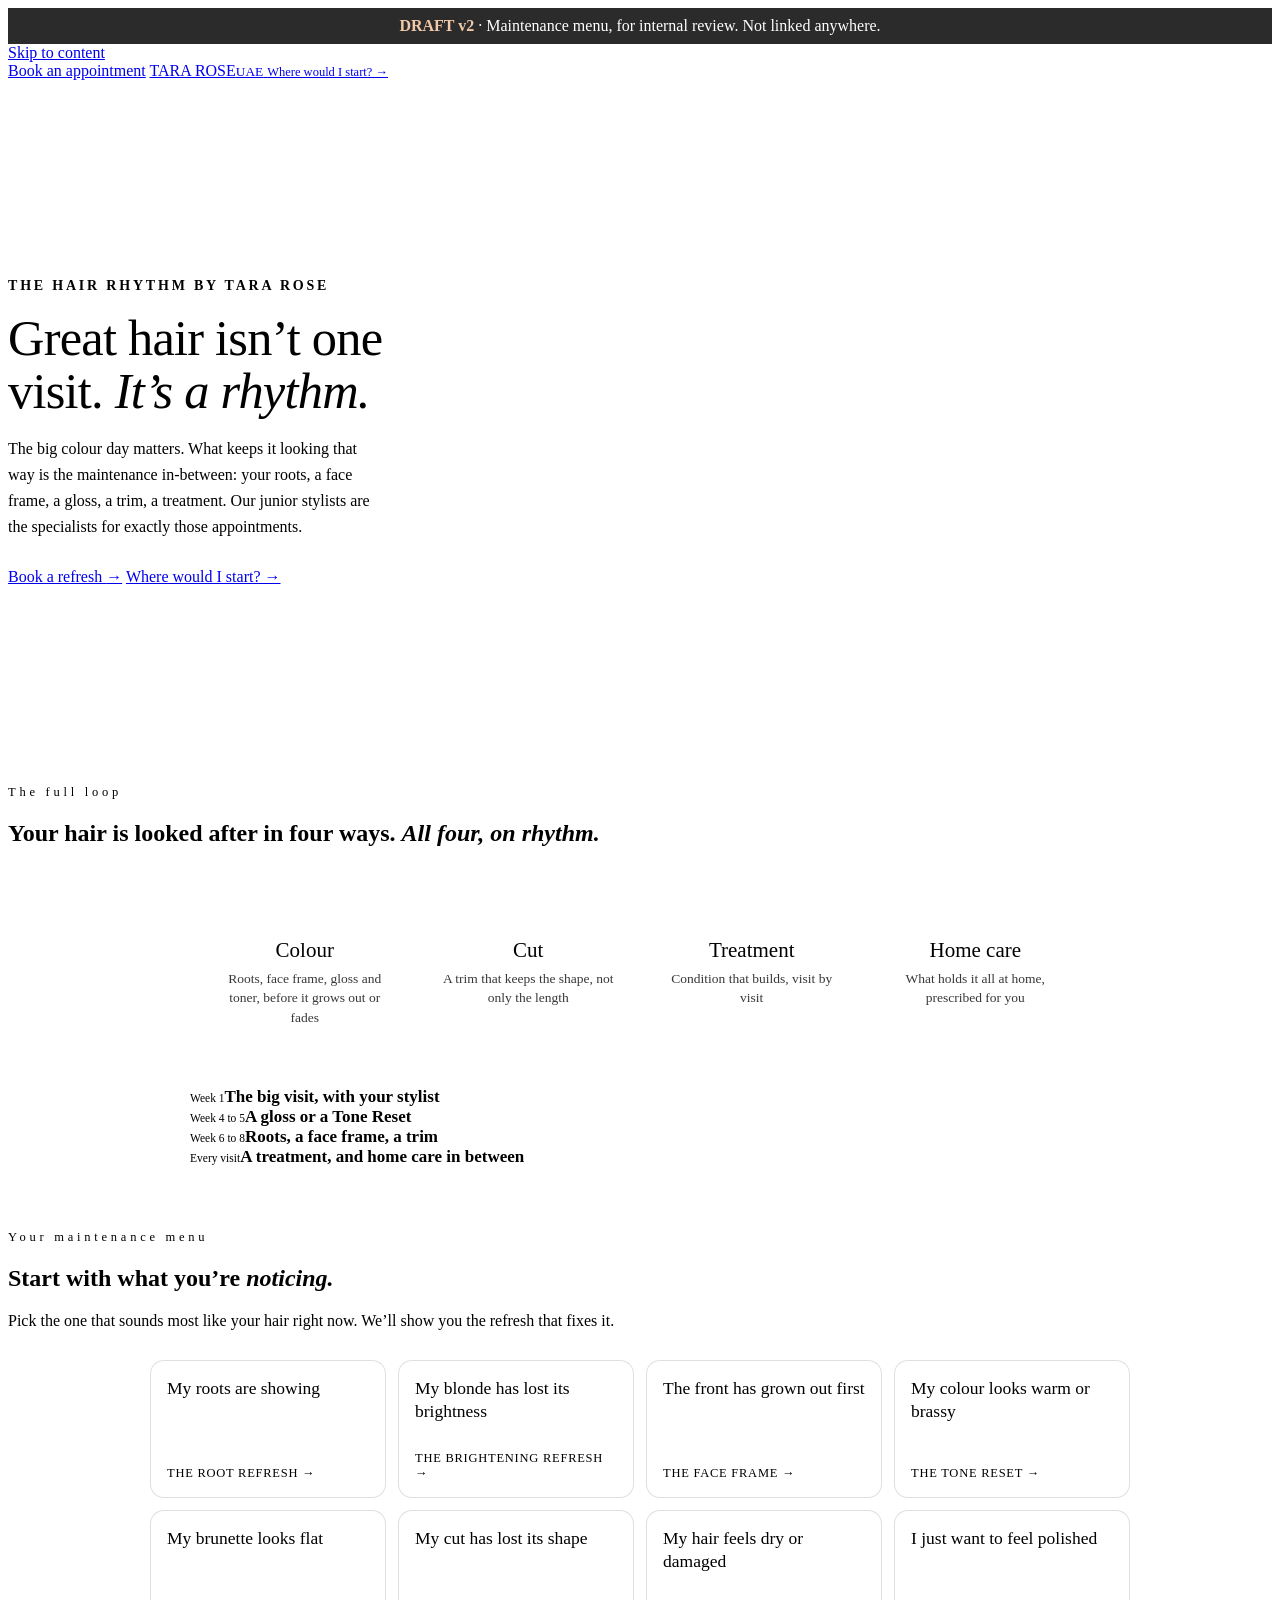
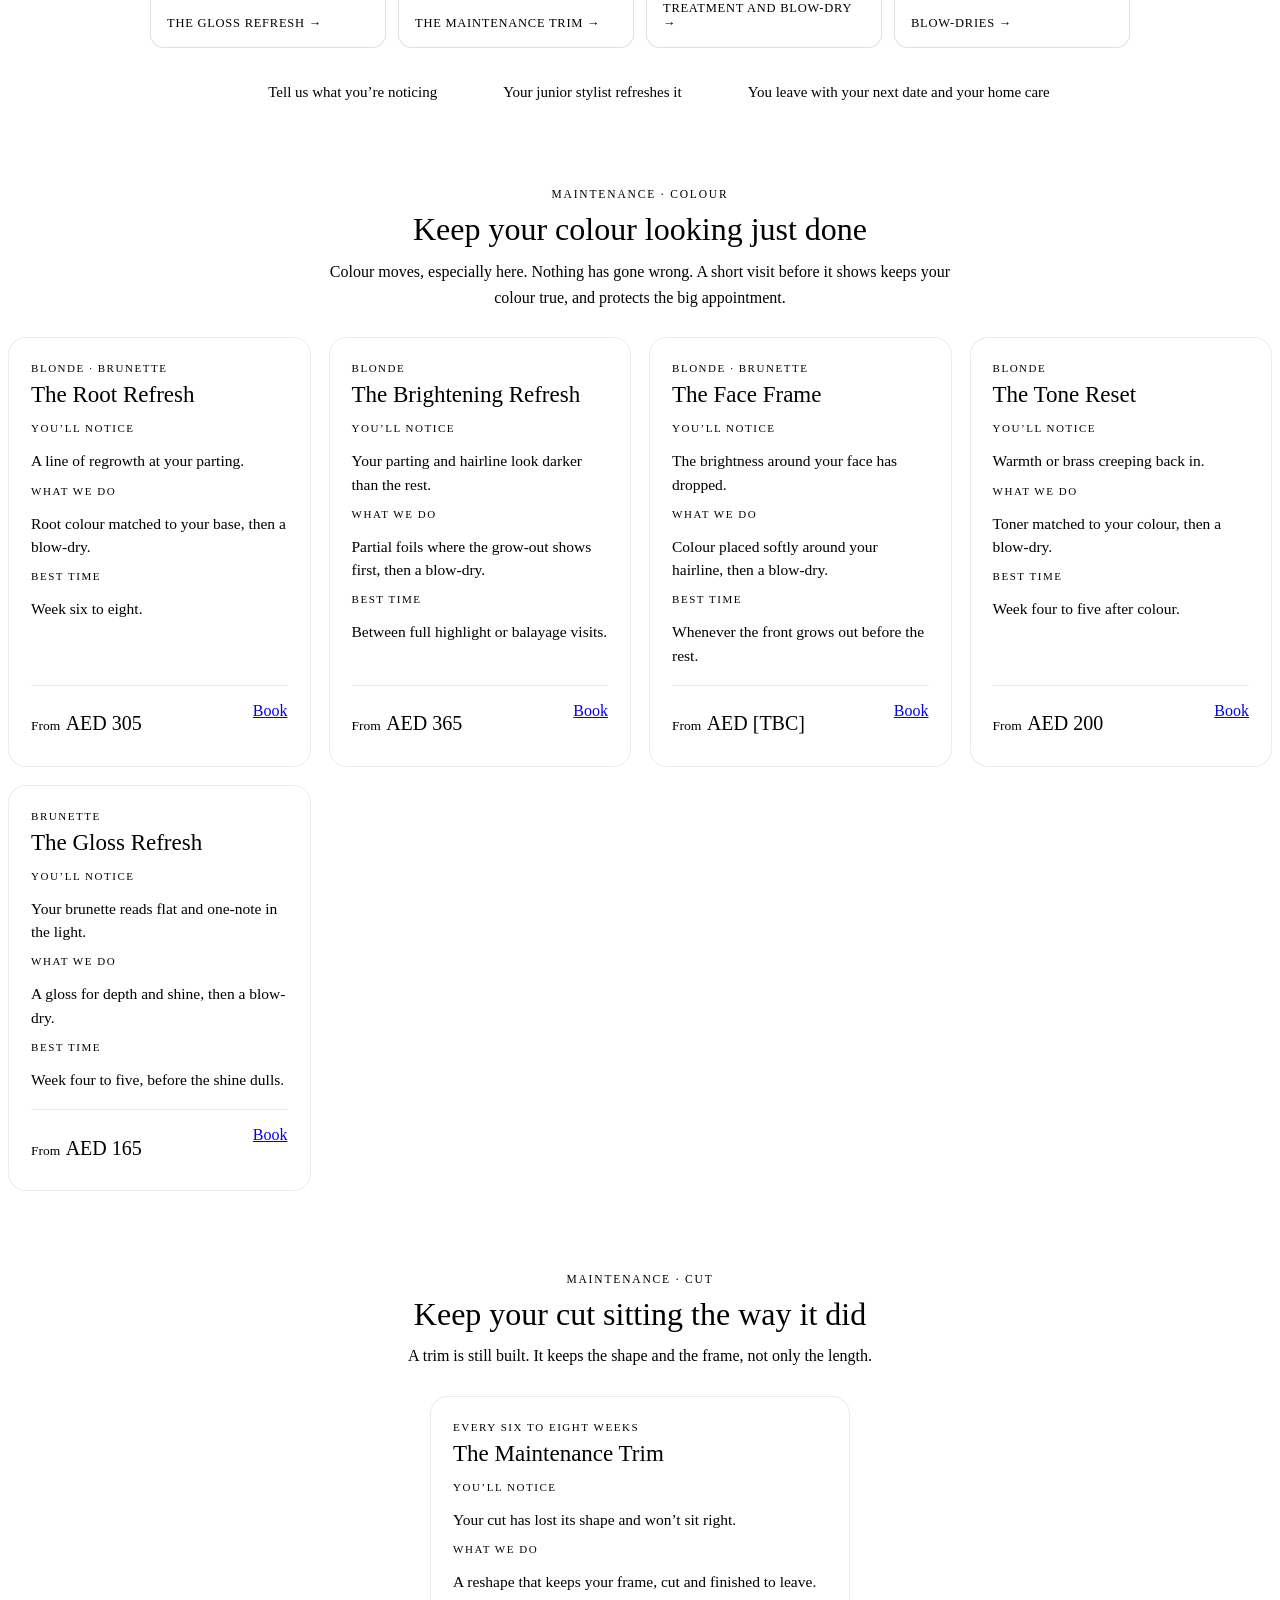
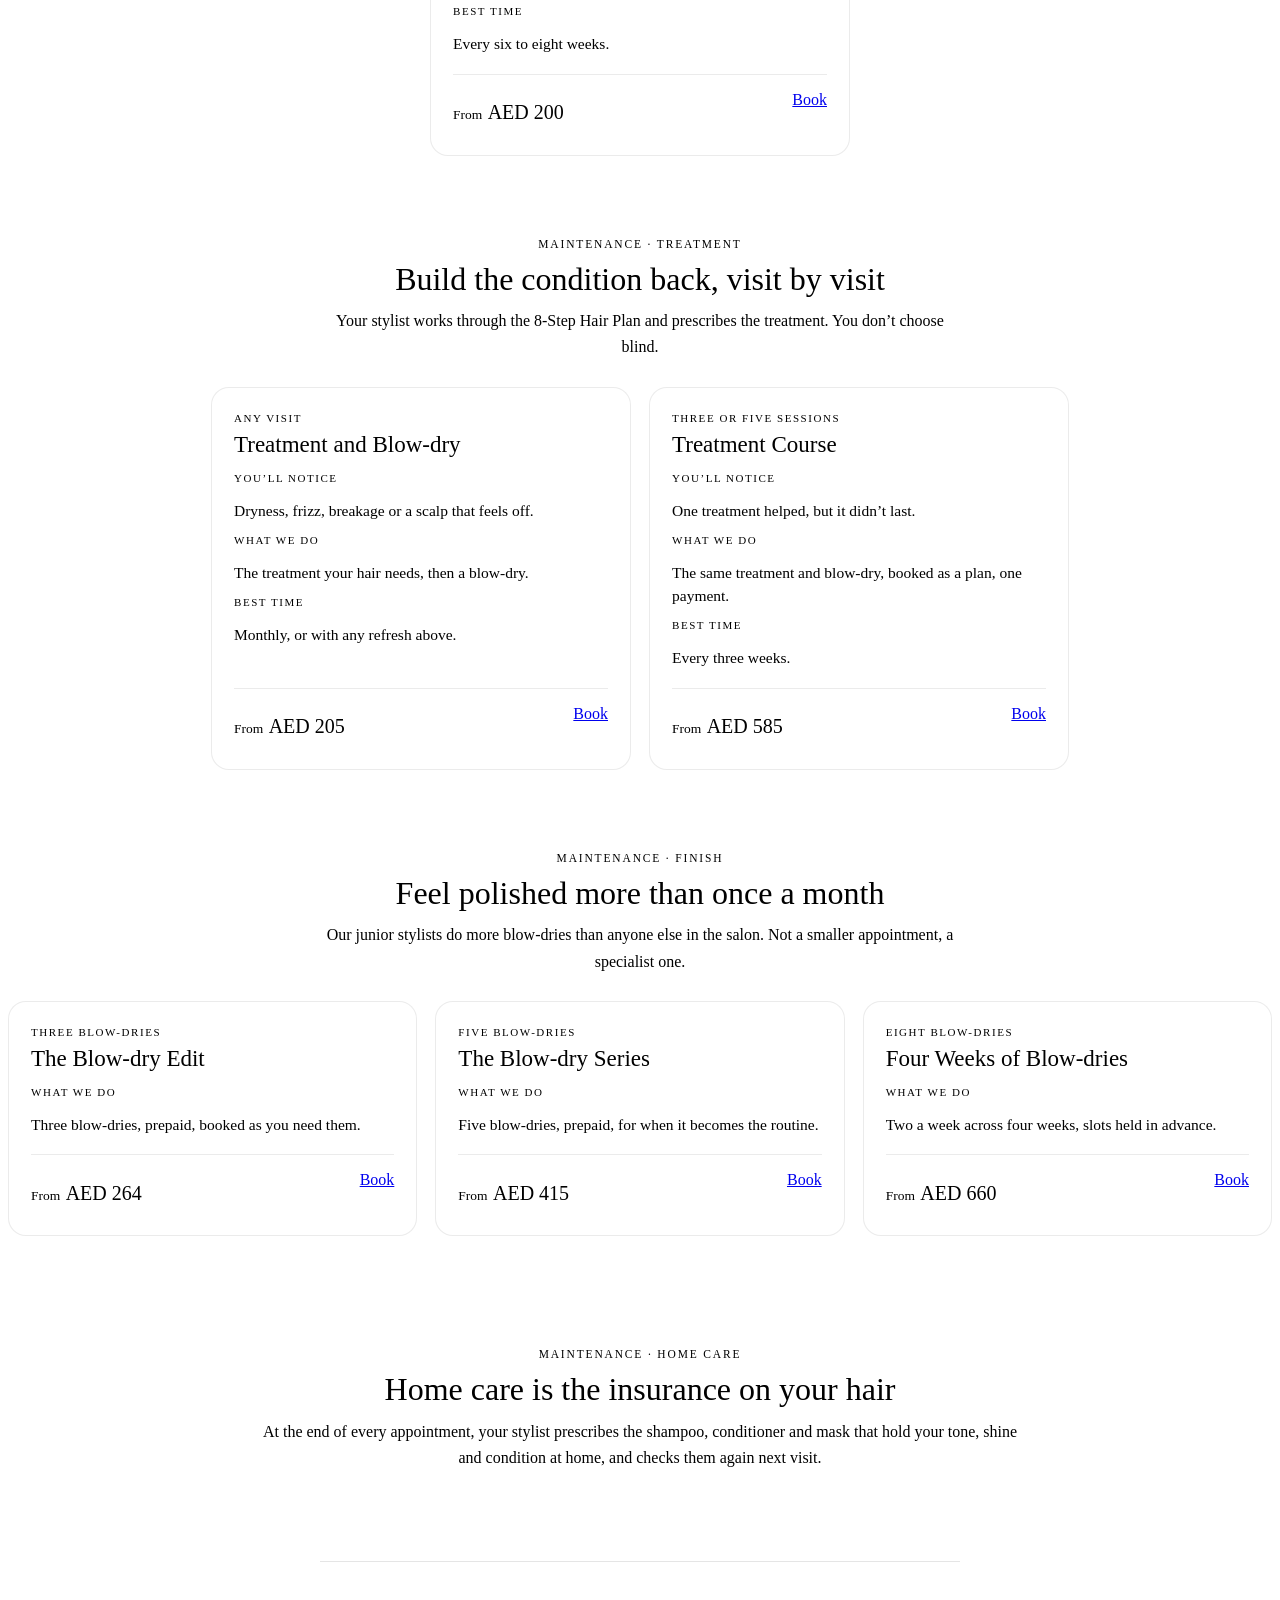
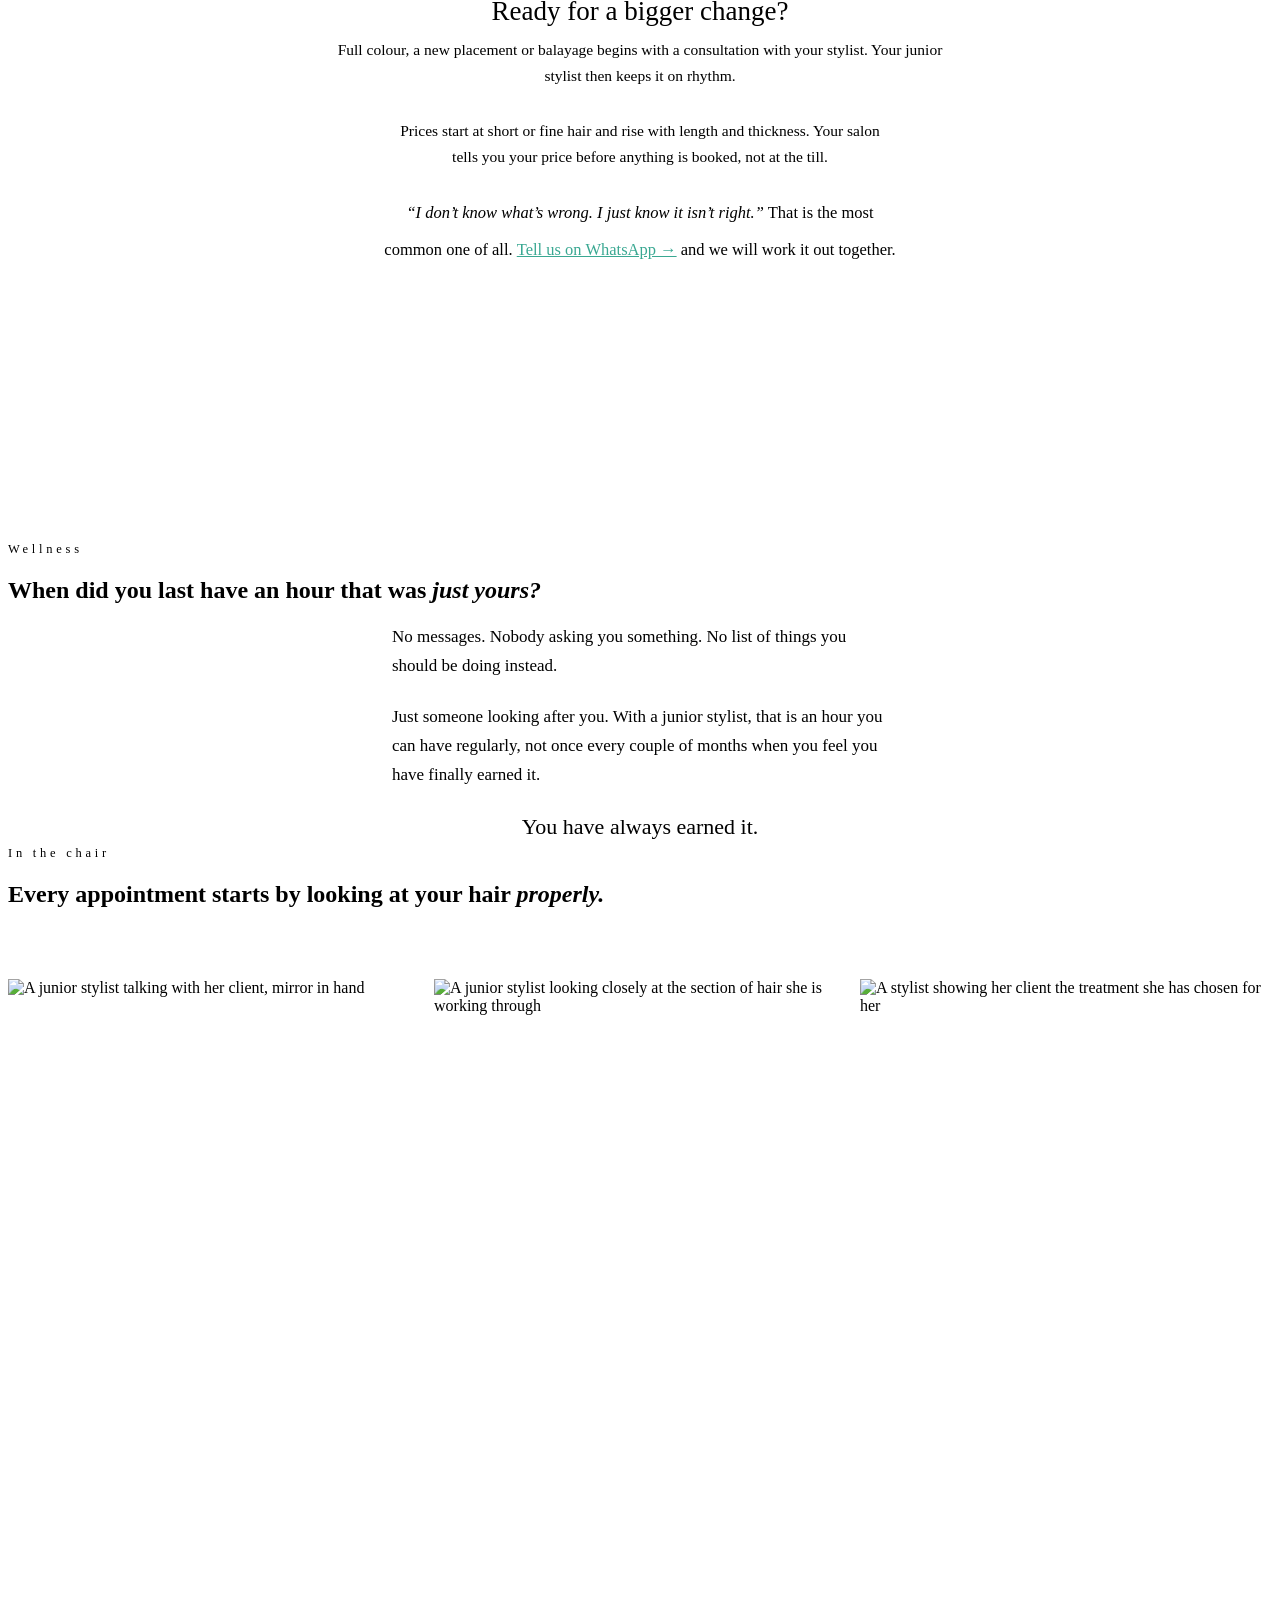
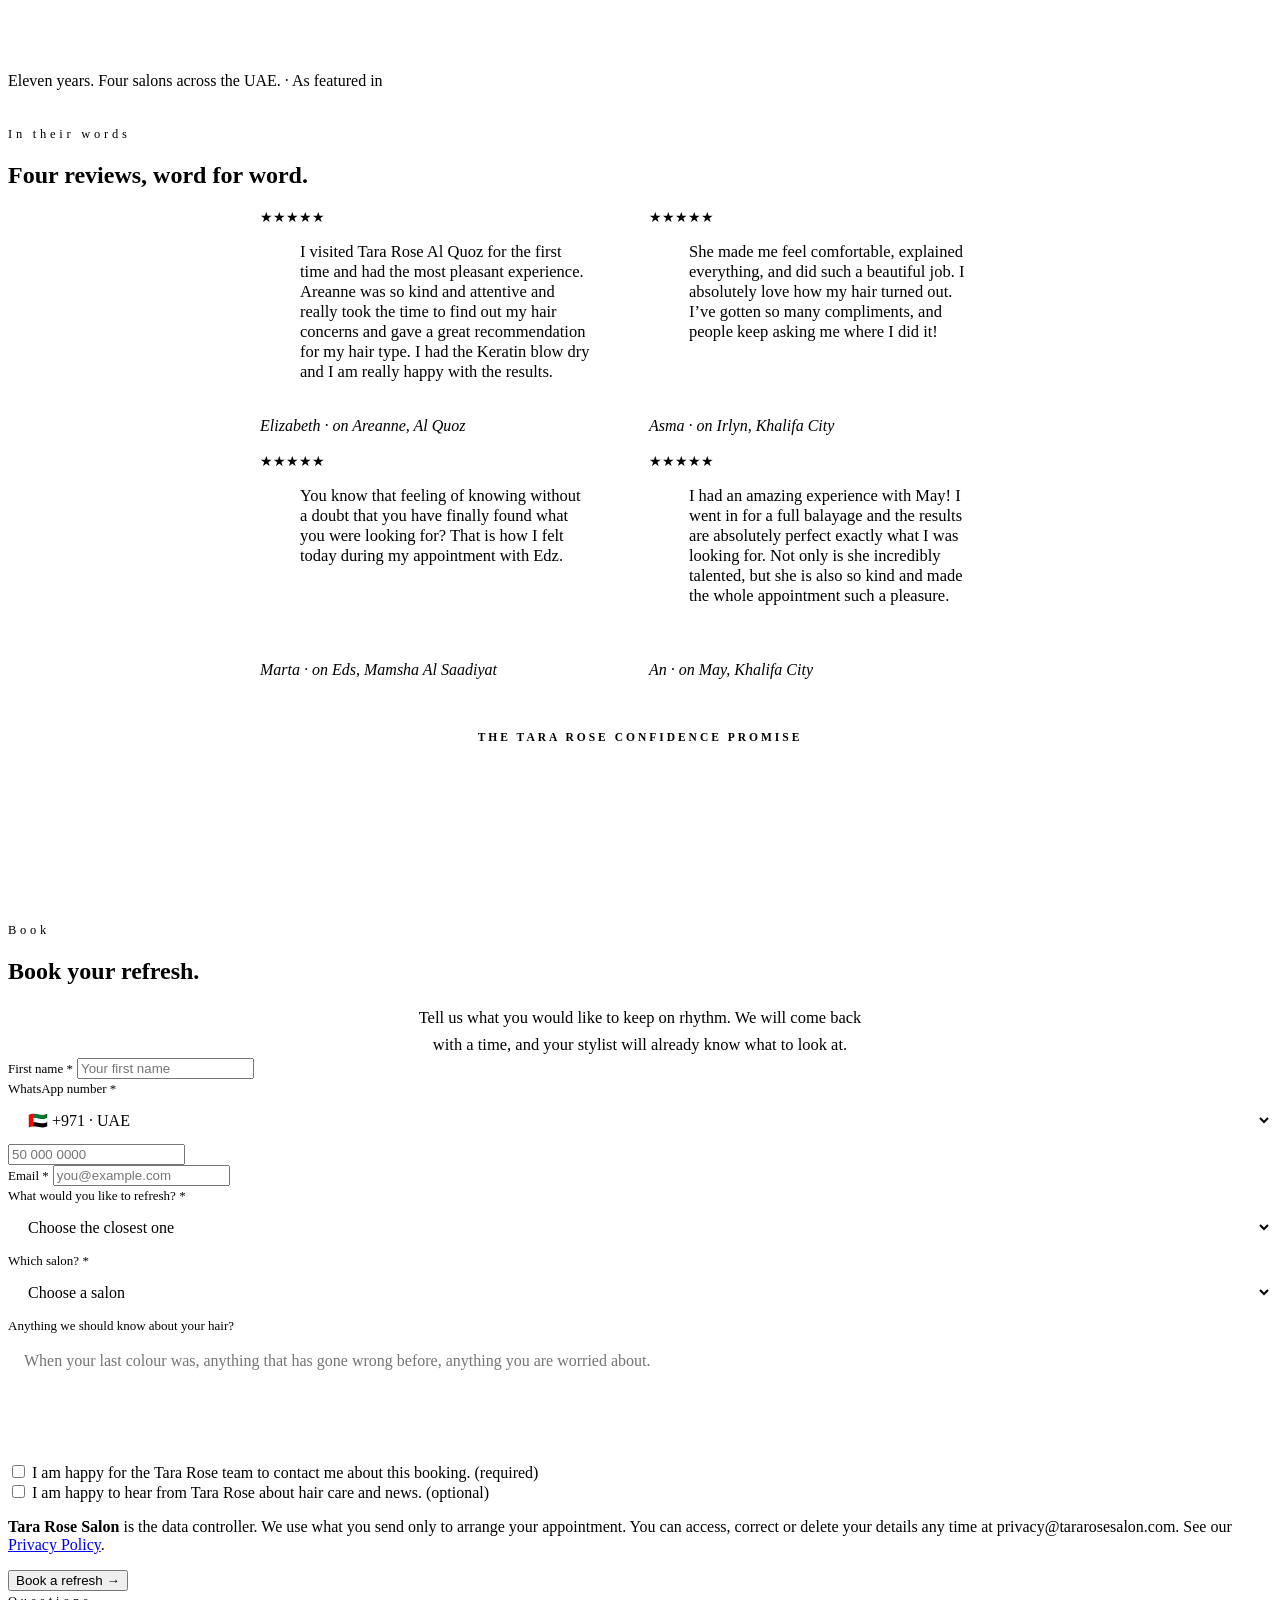
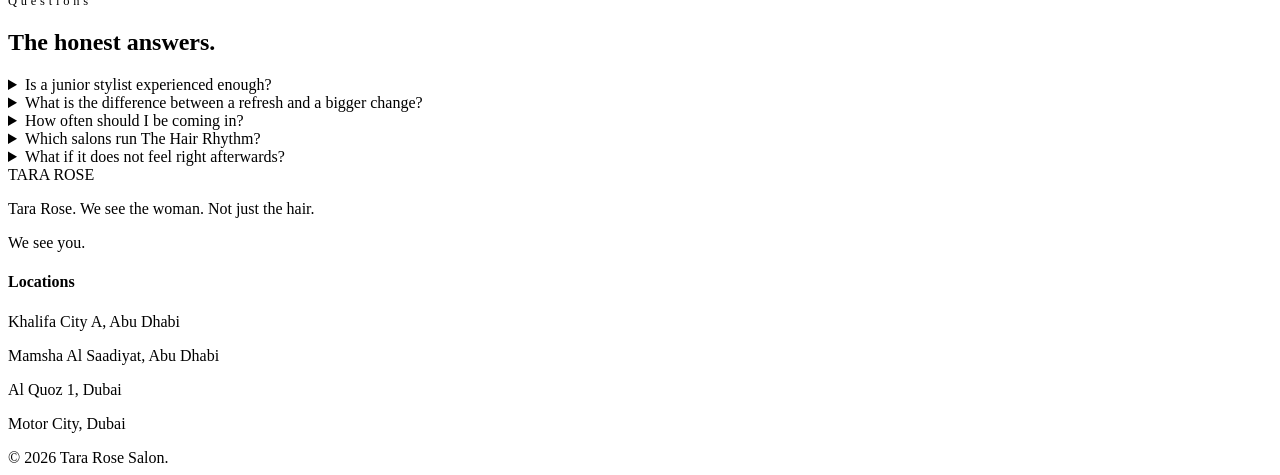
==== maintenance-menu/index.html @ f33d67cc "Tara's maintenance direction gets its own draft slug, /maintenance-menu/, beside the live page rathe" ====
<!DOCTYPE html>
<html lang="en-GB">
<head>
<link rel="preload" as="font" type="font/woff2" crossorigin href="../assets/fonts/playfair-display-500.woff2"><link rel="preload" as="font" type="font/woff2" crossorigin href="../assets/fonts/inter-300.woff2">
<meta charset="utf-8">
<meta name="viewport" content="width=device-width, initial-scale=1">
<meta name="theme-color" content="#FAF8F4">
<title>The Hair Rhythm By Tara Rose</title>
<meta name="description" content="Root colour, face frames, gloss, toner, trims, treatments and blow-dries with our junior stylists, the specialists for the refresh between your big visits. Abu Dhabi and Dubai.">
<meta name="robots" content="noindex,nofollow">
<meta property="og:type" content="website">
<meta property="og:title" content="The Hair Rhythm By Tara Rose">
<meta property="og:description" content="Root colour, face frames, gloss, toner, trims, treatments and blow-dries with our junior stylists, the specialists for the refresh between your big visits. Abu Dhabi and Dubai.">
<meta property="og:image" content="https://www.tararosesalon.com/og/the-hair-rhythm.jpg?v=1">
<meta property="og:locale" content="en_GB">
<meta property="og:site_name" content="Tara Rose">

<link rel="stylesheet" href="../css/fonts.css">
<link rel="stylesheet" href="../css/trs-core.css">
<link rel="stylesheet" href="../css/trs-blocks.css">
<link rel="stylesheet" href="../css/the-hair-rhythm.css">
<style>
/* v2 draft only: the loop strip, the card tags, and the draft banner. */
.draft-bar{ background:#2b2b2b; color:#fff; font:500 13px/1.5 var(--fb); text-align:center; padding:9px 16px; }
.draft-bar b{ color:#f3c9a8; }
.rcard__tag,.door__tag{ display:inline-block; font-family:var(--fb); font-size:11px; letter-spacing:.14em; text-transform:uppercase; color:var(--accent-deep); margin:0 0 8px; }
/* Picker: start from the symptom, not the service (adult learning: problem-centred). */
.picker{ display:grid; grid-template-columns:repeat(4,minmax(0,1fr)); gap:12px; max-width:980px; margin:30px auto 0; }
.picker a{ display:flex; flex-direction:column; justify-content:space-between; gap:10px; min-height:104px; padding:16px; border:1px solid rgba(0,0,0,.12); border-radius:14px; background:#fff; color:var(--ink); text-decoration:none; transition:border-color .15s, transform .15s; }
.picker a:hover,.picker a:focus-visible{ border-color:var(--accent-deep); transform:translateY(-2px); }
.picker b{ font-family:var(--fd); font-weight:500; font-size:17.5px; line-height:1.3; }
.picker span{ font-size:12.5px; letter-spacing:.06em; text-transform:uppercase; color:var(--accent-deep); }
.picker span::after{ content:" →"; }
.how{ list-style:none; display:flex; justify-content:center; flex-wrap:wrap; gap:10px 28px; margin:30px auto 0; padding:0; font-size:15px; color:var(--ink-soft); }
.how li{ display:flex; align-items:center; gap:10px; }
.how b{ display:inline-grid; place-items:center; width:28px; height:28px; border-radius:50%; background:var(--accent-deep); color:#fff; font-size:13px; }
/* Groups and cards: one consistent read order, problem > fix > timing > price. */
.rgroup{ margin-top:78px; scroll-margin-top:var(--sticky-h,110px); }
.rgroup__head{ max-width:640px; margin:0 auto 26px; text-align:center; }
.rgroup__eyebrow{ font-size:11.5px; letter-spacing:.16em; text-transform:uppercase; color:var(--accent-deep); }
.rgroup__head h3{ font-family:var(--fd); font-weight:500; font-size:clamp(25px,3.2vw,32px); line-height:1.2; margin:8px 0 10px; }
.rgroup__head p{ margin:0; font-size:16px; line-height:1.65; color:var(--ink-soft); }
.rcards{ display:grid; grid-template-columns:repeat(auto-fit,minmax(260px,1fr)); gap:18px; }
.rcards--one{ grid-template-columns:minmax(0,420px); justify-content:center; }
.rcards--two{ grid-template-columns:repeat(auto-fit,minmax(260px,420px)); justify-content:center; }
.rcard{ display:flex; flex-direction:column; background:#fff; border:1px solid rgba(0,0,0,.08); border-radius:18px; padding:24px 22px 20px; scroll-margin-top:var(--sticky-h,110px); }
.rcard:target{ border-color:var(--accent-deep); box-shadow:0 0 0 3px rgba(58,168,146,.18); }
.rcard h4{ font-family:var(--fd); font-weight:500; font-size:23px; margin:0 0 14px; }
.rcard dl{ margin:0 0 18px; display:grid; gap:12px; }
.rcard dt{ font-size:11px; letter-spacing:.14em; text-transform:uppercase; color:var(--ink-soft); }
.rcard dd{ margin:3px 0 0; font-size:15.5px; line-height:1.5; color:var(--ink); }
.rcard__foot{ margin-top:auto; padding-top:16px; border-top:1px solid rgba(0,0,0,.08); display:flex; align-items:center; justify-content:space-between; gap:12px; }
.rcard__price{ font-size:13.5px; color:var(--ink-soft); }
.rcard__price b{ font-family:var(--fd); font-weight:500; font-size:20px; color:var(--ink); margin-left:2px; }
.rcard__foot .pill{ min-height:44px; }
.rgroup--home .rgroup__head{ background:var(--stone-soft); border-radius:18px; padding:30px 26px; max-width:760px; }
@media (max-width:900px){ .picker{ grid-template-columns:repeat(2,minmax(0,1fr)); } }
@media (max-width:420px){ .picker b{ font-size:16px; } .picker a{ min-height:96px; padding:14px; } }
.door .tbc{ font-family:var(--fb); font-size:14px; font-style:italic; color:var(--ink-soft); }
.loop{ display:grid; grid-template-columns:repeat(4,minmax(0,1fr)); gap:14px; max-width:880px; margin:34px auto 0; }
.loop a{ display:block; text-decoration:none; color:inherit; border:1px solid rgba(255,255,255,.22); border-radius:14px; padding:18px 16px; text-align:center; }
.loop a:hover{ border-color:rgba(255,255,255,.5); }
.loop b{ display:block; font-family:var(--fd); font-size:21px; font-weight:500; }
.loop span{ display:block; margin-top:6px; font-size:13.5px; line-height:1.45; opacity:.78; }
@media (max-width:700px){ .loop{ grid-template-columns:repeat(2,minmax(0,1fr)); } }
.bigger{ max-width:640px; margin:60px auto 0; text-align:center; border-top:1px solid rgba(0,0,0,.1); padding-top:34px; }
.bigger h3{ font-family:var(--fd); font-size:clamp(22px,2.8vw,27px); font-weight:500; margin:0 0 10px; }
.bigger p{ font-size:15.5px; line-height:1.65; color:var(--ink-soft); margin:0; }
</style>
</head>
<body>

<div class="draft-bar"><b>DRAFT v2</b> &middot; Maintenance menu, for internal review. Not linked anywhere.</div>

<a href="#main" class="skip">Skip to content</a>

<nav class="trs-nav" aria-label="Primary">
  <div class="wrap navrow">
    <a class="pill pill--accent nav__cta" href="#book">Book an appointment</a>
    <a class="brand" href="https://www.tararosesalon.com/" aria-label="Tara Rose, home">
      <span class="brand__tick"></span><span class="brand__wm">TARA ROSE</span><small>UAE</small>
    </a>
    <a class="nav-link" href="#start">Where would I start? &rarr;</a>
  </div>
</nav>

<main id="main">

<section class="hero-b" id="hero">
  <div class="split">
    <div class="htext">
      <span class="campaign-label">The Hair Rhythm By Tara Rose</span>
      <h1 class="h-1">Great hair isn&rsquo;t one visit. <em>It&rsquo;s a rhythm.</em></h1>
      <p class="lede">The big colour day matters. What keeps it looking that way is the maintenance in-between: your roots, a face frame, a gloss, a trim, a treatment. Our junior stylists are the specialists for exactly those appointments.</p>
      <div class="cta-row">
        <a class="pill pill--accent" href="#book">Book a refresh <span class="arr">&rarr;</span></a>
        <a class="nav-link" href="#start" style="align-self:center">Where would I start? &rarr;</a>
      </div>
    </div>
    <div class="himg" style="background-image:url(../assets/img/hero-junior.jpg);background-position:center 30%" role="img" aria-label="A junior stylist finishing her client&rsquo;s hair, both of them smiling"></div>
  </div>
</section>

<section class="dark" id="rhythm">
  <div class="wrap">
    <div class="sec-head center">
      <span class="eyebrow">The full loop</span>
      <h2>Your hair is looked after in four ways. <em>All four, on rhythm.</em></h2>
      <p class="stack-anchor">Colour, cut, treatment and home care. Your stylist does the big work. Your junior stylist keeps every part of it exactly where you left it, between visits.</p>
    </div>
    <div class="loop">
      <a href="#colour"><b>Colour</b><span>Roots, face frame, gloss and toner, before it grows out or fades</span></a>
      <a href="#cut"><b>Cut</b><span>A trim that keeps the shape, not only the length</span></a>
      <a href="#treatments"><b>Treatment</b><span>Condition that builds, visit by visit</span></a>
      <a href="#homecare"><b>Home care</b><span>What holds it all at home, prescribed for you</span></a>
    </div>
    <div class="timeline timeline--strip" style="margin-top:40px">
      <div class="tstep"><span class="wk">Week 1</span><b>The big visit, with your stylist</b></div>
      <div class="tstep"><span class="wk">Week 4 to 5</span><b>A gloss or a Tone Reset</b></div>
      <div class="tstep"><span class="wk">Week 6 to 8</span><b>Roots, a face frame, a trim</b></div>
      <div class="tstep"><span class="wk">Every visit</span><b>A treatment, and home care in between</b></div>
    </div>
    <div class="prose">
      <p class="prose__anchor">Caught on rhythm, it&rsquo;s a quick refresh, not starting over.</p>
    </div>
  </div>
</section>

<div class="menu-zone">

<section id="start" class="menu-sec" style="background:var(--paper);">
  <div class="wrap">
    <div class="sec-head center">
      <span class="eyebrow">Your maintenance menu</span>
      <h2>Start with what you&rsquo;re <em>noticing.</em></h2>
      <p class="stack-anchor">Pick the one that sounds most like your hair right now. We&rsquo;ll show you the refresh that fixes it.</p>
    </div>

    <div class="picker" role="list">
      <a role="listitem" href="#root"><b>My roots are showing</b><span>The Root Refresh</span></a>
      <a role="listitem" href="#brighten"><b>My blonde has lost its brightness</b><span>The Brightening Refresh</span></a>
      <a role="listitem" href="#faceframe"><b>The front has grown out first</b><span>The Face Frame</span></a>
      <a role="listitem" href="#tone"><b>My colour looks warm or brassy</b><span>The Tone Reset</span></a>
      <a role="listitem" href="#gloss"><b>My brunette looks flat</b><span>The Gloss Refresh</span></a>
      <a role="listitem" href="#trim"><b>My cut has lost its shape</b><span>The Maintenance Trim</span></a>
      <a role="listitem" href="#treatment"><b>My hair feels dry or damaged</b><span>Treatment and Blow-dry</span></a>
      <a role="listitem" href="#blowdries"><b>I just want to feel polished</b><span>Blow-dries</span></a>
    </div>

    <ol class="how">
      <li><b>1</b><span>Tell us what you&rsquo;re noticing</span></li>
      <li><b>2</b><span>Your junior stylist refreshes it</span></li>
      <li><b>3</b><span>You leave with your next date and your home care</span></li>
    </ol>

    <!-- COLOUR -->
    <div class="rgroup" id="colour">
      <div class="rgroup__head">
        <span class="rgroup__eyebrow">Maintenance &middot; Colour</span>
        <h3>Keep your colour looking just done</h3>
        <p>Colour moves, especially here. Nothing has gone wrong. A short visit before it shows keeps your colour true, and protects the big appointment.</p>
      </div>
      <div class="rcards">
        <article class="rcard" id="root">
          <span class="rcard__tag">Blonde &middot; Brunette</span>
          <h4>The Root Refresh</h4>
          <dl>
            <dt>You&rsquo;ll notice</dt><dd>A line of regrowth at your parting.</dd>
            <dt>What we do</dt><dd>Root colour matched to your base, then a blow-dry.</dd>
            <dt>Best time</dt><dd>Week six to eight.</dd>
          </dl>
          <div class="rcard__foot"><span class="rcard__price">From <b>AED 305</b></span><a class="pill pill--accent" href="#book" data-svc="root">Book</a></div>
        </article>
        <article class="rcard" id="brighten">
          <span class="rcard__tag">Blonde</span>
          <h4>The Brightening Refresh</h4>
          <dl>
            <dt>You&rsquo;ll notice</dt><dd>Your parting and hairline look darker than the rest.</dd>
            <dt>What we do</dt><dd>Partial foils where the grow-out shows first, then a blow-dry.</dd>
            <dt>Best time</dt><dd>Between full highlight or balayage visits.</dd>
          </dl>
          <div class="rcard__foot"><span class="rcard__price">From <b>AED 365</b></span><a class="pill pill--accent" href="#book" data-svc="foils">Book</a></div>
        </article>
        <article class="rcard" id="faceframe">
          <span class="rcard__tag">Blonde &middot; Brunette</span>
          <h4>The Face Frame</h4>
          <dl>
            <dt>You&rsquo;ll notice</dt><dd>The brightness around your face has dropped.</dd>
            <dt>What we do</dt><dd>Colour placed softly around your hairline, then a blow-dry.</dd>
            <dt>Best time</dt><dd>Whenever the front grows out before the rest.</dd>
          </dl>
          <div class="rcard__foot"><span class="rcard__price">From <b>AED [TBC]</b></span><a class="pill pill--accent" href="#book" data-svc="faceframe">Book</a></div>
        </article>
        <article class="rcard" id="tone">
          <span class="rcard__tag">Blonde</span>
          <h4>The Tone Reset</h4>
          <dl>
            <dt>You&rsquo;ll notice</dt><dd>Warmth or brass creeping back in.</dd>
            <dt>What we do</dt><dd>Toner matched to your colour, then a blow-dry.</dd>
            <dt>Best time</dt><dd>Week four to five after colour.</dd>
          </dl>
          <div class="rcard__foot"><span class="rcard__price">From <b>AED 200</b></span><a class="pill pill--accent" href="#book" data-svc="toner">Book</a></div>
        </article>
        <article class="rcard" id="gloss">
          <span class="rcard__tag">Brunette</span>
          <h4>The Gloss Refresh</h4>
          <dl>
            <dt>You&rsquo;ll notice</dt><dd>Your brunette reads flat and one-note in the light.</dd>
            <dt>What we do</dt><dd>A gloss for depth and shine, then a blow-dry.</dd>
            <dt>Best time</dt><dd>Week four to five, before the shine dulls.</dd>
          </dl>
          <div class="rcard__foot"><span class="rcard__price">From <b>AED 165</b></span><a class="pill pill--accent" href="#book" data-svc="gloss">Book</a></div>
        </article>
      </div>
    </div>

    <!-- CUT -->
    <div class="rgroup" id="cut">
      <div class="rgroup__head">
        <span class="rgroup__eyebrow">Maintenance &middot; Cut</span>
        <h3>Keep your cut sitting the way it did</h3>
        <p>A trim is still built. It keeps the shape and the frame, not only the length.</p>
      </div>
      <div class="rcards rcards--one">
        <article class="rcard" id="trim">
          <span class="rcard__tag">Every six to eight weeks</span>
          <h4>The Maintenance Trim</h4>
          <dl>
            <dt>You&rsquo;ll notice</dt><dd>Your cut has lost its shape and won&rsquo;t sit right.</dd>
            <dt>What we do</dt><dd>A reshape that keeps your frame, cut and finished to leave.</dd>
            <dt>Best time</dt><dd>Every six to eight weeks.</dd>
          </dl>
          <div class="rcard__foot"><span class="rcard__price">From <b>AED 200</b></span><a class="pill pill--accent" href="#book" data-svc="cut">Book</a></div>
        </article>
      </div>
    </div>

    <!-- TREATMENT -->
    <div class="rgroup" id="treatments">
      <div class="rgroup__head">
        <span class="rgroup__eyebrow">Maintenance &middot; Treatment</span>
        <h3>Build the condition back, visit by visit</h3>
        <p>Your stylist works through the 8-Step Hair Plan and prescribes the treatment. You don&rsquo;t choose blind.</p>
      </div>
      <div class="rcards rcards--two">
        <article class="rcard" id="treatment">
          <span class="rcard__tag">Any visit</span>
          <h4>Treatment and Blow-dry</h4>
          <dl>
            <dt>You&rsquo;ll notice</dt><dd>Dryness, frizz, breakage or a scalp that feels off.</dd>
            <dt>What we do</dt><dd>The treatment your hair needs, then a blow-dry.</dd>
            <dt>Best time</dt><dd>Monthly, or with any refresh above.</dd>
          </dl>
          <div class="rcard__foot"><span class="rcard__price">From <b>AED 205</b></span><a class="pill pill--accent" href="#book" data-svc="treatment">Book</a></div>
        </article>
        <article class="rcard" id="courses">
          <span class="rcard__tag">Three or five sessions</span>
          <h4>Treatment Course</h4>
          <dl>
            <dt>You&rsquo;ll notice</dt><dd>One treatment helped, but it didn&rsquo;t last.</dd>
            <dt>What we do</dt><dd>The same treatment and blow-dry, booked as a plan, one payment.</dd>
            <dt>Best time</dt><dd>Every three weeks.</dd>
          </dl>
          <div class="rcard__foot"><span class="rcard__price">From <b>AED 585</b></span><a class="pill pill--accent" href="#book" data-svc="course">Book</a></div>
        </article>
      </div>
    </div>

    <!-- BLOW-DRIES -->
    <div class="rgroup" id="blowdries">
      <div class="rgroup__head">
        <span class="rgroup__eyebrow">Maintenance &middot; Finish</span>
        <h3>Feel polished more than once a month</h3>
        <p>Our junior stylists do more blow-dries than anyone else in the salon. Not a smaller appointment, a specialist one.</p>
      </div>
      <div class="rcards">
        <article class="rcard">
          <span class="rcard__tag">Three blow-dries</span>
          <h4>The Blow-dry Edit</h4>
          <dl>
            <dt>What we do</dt><dd>Three blow-dries, prepaid, booked as you need them.</dd>
          </dl>
          <div class="rcard__foot"><span class="rcard__price">From <b>AED 264</b></span><a class="pill pill--accent" href="#book" data-svc="bundle">Book</a></div>
        </article>
        <article class="rcard">
          <span class="rcard__tag">Five blow-dries</span>
          <h4>The Blow-dry Series</h4>
          <dl>
            <dt>What we do</dt><dd>Five blow-dries, prepaid, for when it becomes the routine.</dd>
          </dl>
          <div class="rcard__foot"><span class="rcard__price">From <b>AED 415</b></span><a class="pill pill--accent" href="#book" data-svc="bundle">Book</a></div>
        </article>
        <article class="rcard">
          <span class="rcard__tag">Eight blow-dries</span>
          <h4>Four Weeks of Blow-dries</h4>
          <dl>
            <dt>What we do</dt><dd>Two a week across four weeks, slots held in advance.</dd>
          </dl>
          <div class="rcard__foot"><span class="rcard__price">From <b>AED 660</b></span><a class="pill pill--accent" href="#book" data-svc="bundle">Book</a></div>
        </article>
      </div>
    </div>

    <!-- HOME CARE -->
    <div class="rgroup rgroup--home" id="homecare">
      <div class="rgroup__head">
        <span class="rgroup__eyebrow">Maintenance &middot; Home care</span>
        <h3>Home care is the insurance on your hair</h3>
        <p>At the end of every appointment, your stylist prescribes the shampoo, conditioner and mask that hold your tone, shine and condition at home, and checks them again next visit.</p>
      </div>
    </div>

    <div class="bigger">
      <h3>Ready for a bigger change?</h3>
      <p>Full colour, a new placement or balayage begins with a consultation with your stylist. Your junior stylist then keeps it on rhythm.</p>
    </div>

    <p class="menu-note">Prices start at short or fine hair and rise with length and thickness. Your salon tells you your price before anything is booked, not at the till.</p>
    <p class="doors-unsure"><em>&ldquo;I don&rsquo;t know what&rsquo;s wrong. I just know it isn&rsquo;t right.&rdquo;</em> That is the most common one of all. <a href="https://wa.me/971556245520?text=Hi%20Tara%20Rose%2C%20I%27m%20not%20sure%20what%20my%20hair%20needs.%20Can%20we%20work%20it%20out%20together%3F" target="_blank" rel="noopener">Tell us on WhatsApp &rarr;</a> and we will work it out together.</p>
  </div>
</section>
</div>

<section class="dark reframe" id="reframe">
  <div class="wrap">
    <p class="reframe__claim">These are already specialists</p>
    <p class="reframe__sub">Our junior stylists are not trainees waiting to become something else. They do more roots, more toners, more trims and more maintenance treatments than anyone else in the salon, trained the Tara Rose way and supervised by senior team members on everything they offer you.</p>
  </div>
</section>

<section id="wellness" style="background:var(--stone-soft);">
  <div class="wrap">
    <div class="sec-head center">
      <span class="eyebrow">Wellness</span>
      <h2>When did you last have an hour that was <em>just yours?</em></h2>
    </div>
    <div class="prose">
      <p>No messages. Nobody asking you something. No list of things you should be doing instead.</p>
      <p class="prose__mid">Just someone looking after you. With a junior stylist, that is an hour you can have regularly, not once every couple of months when you feel you have finally earned it.</p>
      <p class="prose__anchor">You have always earned it.</p>
    </div>
  </div>
</section>

<section class="dark" id="hour">
  <div class="wrap">
    <div class="sec-head center">
      <span class="eyebrow">In the chair</span>
      <h2>Every appointment starts by looking at your hair <em>properly.</em></h2>
      <p class="stack-anchor">Your stylist works through the 8-Step Hair Plan. She asks about your hair, your routine and how long you want it to last, then gives you a finish that does.</p>
    </div>
    <div class="hour-rail">
      <figure><img src="../assets/img/consult-listens.jpg" alt="A junior stylist talking with her client, mirror in hand" loading="lazy" decoding="async" width="546" height="728"><figcaption>She listens first</figcaption></figure>
      <figure><img src="../assets/img/consult-looks.jpg" alt="A junior stylist looking closely at the section of hair she is working through" loading="lazy" decoding="async" width="546" height="728"><figcaption>Then she looks properly</figcaption></figure>
      <figure><img src="../assets/img/consult-explains.jpg" alt="A stylist showing her client the treatment she has chosen for her" loading="lazy" decoding="async" width="546" height="728"><figcaption>Then she explains it</figcaption></figure>
    </div>
    <p style="max-width:58ch;margin:34px auto 0;text-align:center;font-family:var(--fd);font-size:clamp(19px,2.4vw,24px);line-height:1.4;color:#fff">You leave knowing what your hair needs next, and when. That is the part that makes the difference.</p>
  </div>
</section>

<section class="press-strip press-strip--dark" id="credibility"><div class="wrap"><p class="press-eyebrow">Eleven years. Four salons across the UAE. &middot; As featured in</p><div class="press-row"><a href="https://www.cosmopolitanme.com/beauty/best-dubai-salons-2026" target="_blank" rel="noopener">Cosmopolitan</a><a href="https://visitabudhabi.ae/en/where-to-go/spa-and-wellness/tara-rose" target="_blank" rel="noopener">Experience Abu Dhabi</a><a href="https://professionalbeauty.co.uk/site/newsdetails/salon-spotlight--tara-rose,-abu-dhabi" target="_blank" rel="noopener">Professional Beauty</a><a href="https://www.goodsalonguide.com/community/news/congratulations-to-tara-rose-salon-abu-dhabi-and-dubai" target="_blank" rel="noopener">Good Salon Guide</a></div></div></section>

<section id="reviews" style="background:var(--stone-soft);">
  <div class="wrap">
    <div class="sec-head center">
      <span class="eyebrow">In their words</span>
      <h2>Four reviews, word for word.</h2>
    </div>
    <div class="grid-2" style="display:grid;grid-template-columns:repeat(auto-fit,minmax(260px,1fr));gap:18px;max-width:760px;margin:0 auto;">
      <div class="tcard">
        <div class="stars">&#9733;&#9733;&#9733;&#9733;&#9733;</div>
        <blockquote>I visited Tara Rose Al Quoz for the first time and had the most pleasant experience. Areanne was so kind and attentive and really took the time to find out my hair concerns and gave a great recommendation for my hair type. I had the Keratin blow dry and I am really happy with the results.</blockquote>
        <cite>Elizabeth &middot; on Areanne, Al Quoz</cite>
      </div>
      <div class="tcard">
        <div class="stars">&#9733;&#9733;&#9733;&#9733;&#9733;</div>
        <blockquote>She made me feel comfortable, explained everything, and did such a beautiful job. I absolutely love how my hair turned out. I&rsquo;ve gotten so many compliments, and people keep asking me where I did it!</blockquote>
        <cite>Asma &middot; on Irlyn, Khalifa City</cite>
      </div>
      <div class="tcard">
        <div class="stars">&#9733;&#9733;&#9733;&#9733;&#9733;</div>
        <blockquote>You know that feeling of knowing without a doubt that you have finally found what you were looking for? That is how I felt today during my appointment with Edz.</blockquote>
        <cite>Marta &middot; on Eds, Mamsha Al Saadiyat</cite>
      </div>
      <div class="tcard">
        <div class="stars">&#9733;&#9733;&#9733;&#9733;&#9733;</div>
        <blockquote>I had an amazing experience with May! I went in for a full balayage and the results are absolutely perfect exactly what I was looking for. Not only is she incredibly talented, but she is also so kind and made the whole appointment such a pleasure.</blockquote>
        <cite>An &middot; on May, Khalifa City</cite>
      </div>
    </div>
  </div>
</section>

<section class="dark promise-band" id="promise">
  <div class="wrap" style="text-align:center">
    <p class="promise-band__lbl">The Tara Rose Confidence Promise</p>
    <p class="promise-band__body">If something does not feel right within seven days of any colour or treatment service, we invite you back to refine it. No blame, just care.</p>
  </div>
</section>

<section class="reserve" id="book">
  <div class="wrap">
    <div class="inner">
      <div class="head">
        <span class="eyebrow">Book</span>
        <h2>Book your refresh.</h2>
        <p style="max-width:54ch;margin:14px auto 0;font-size:16.5px;line-height:1.62;color:var(--ink-soft);text-align:center">Tell us what you would like to keep on rhythm. We will come back with a time, and your stylist will already know what to look at.</p>
      </div>
      <form novalidate>
        <div class="field">
          <label for="fname">First name <span class="req">*</span></label>
          <input id="fname" name="firstName" type="text" placeholder="Your first name" required autocomplete="given-name">
        </div>
        <div class="field">
          <label for="wa">WhatsApp number <span class="req">*</span></label>
          <div class="phone-wrap">
            <select id="cc" name="cc" aria-label="Country code" autocomplete="tel-country-code">
              <option value="+971" selected>&#127462;&#127466; +971 &middot; UAE</option>
              <option value="+973">&#127463;&#127469; +973 &middot; Bahrain</option>
              <option value="+966">&#127480;&#127462; +966 &middot; KSA</option>
              <option value="+965">&#127472;&#127484; +965 &middot; Kuwait</option>
              <option value="+974">&#127478;&#127462; +974 &middot; Qatar</option>
              <option value="+968">&#127476;&#127474; +968 &middot; Oman</option>
              <option value="+44">&#127468;&#127463; +44 &middot; UK</option>
            </select>
            <input id="wa" name="whatsapp" type="tel" placeholder="50 000 0000" required autocomplete="tel">
          </div>
        </div>
        <div class="field">
          <label for="email">Email <span class="req">*</span></label>
          <input id="email" name="email" type="email" placeholder="you@example.com" required autocomplete="email">
        </div>
        <div class="field">
          <label for="svc">What would you like to refresh? <span class="req">*</span></label>
          <select id="svc" name="svc" required>
            <option value="" disabled selected>Choose the closest one</option>
            <option value="root">My roots are showing</option>
            <option value="foils">My blonde needs brightening at the front</option>
            <option value="faceframe">A face frame</option>
            <option value="gloss">My brunette has gone flat</option>
            <option value="toner">The Tone Reset, my colour has gone warm</option>
            <option value="cut">A trim, to keep my shape</option>
            <option value="treatment">Treatment and blow-dry</option>
            <option value="course">A course of treatments, three or five</option>
            <option value="bundle">Blow-dries, a bundle or the four weeks</option>
            <option value="unsure">Something else, or not sure</option>
          </select>
        </div>
        <div class="field">
          <label for="salon">Which salon? <span class="req">*</span></label>
          <select id="salon" name="salon" required>
            <option value="" disabled selected>Choose a salon</option>
            <option value="khalifa-city">Khalifa City A, Abu Dhabi</option>
            <option value="saadiyat">Mamsha Al Saadiyat, Abu Dhabi</option>
            <option value="al-quoz">Al Quoz 1, Dubai</option>
            <option value="motor-city">Motor City, Dubai</option>
            <option value="either-abudhabi">Either Abu Dhabi salon is fine</option>
            <option value="either-dubai">Either Dubai salon is fine</option>
          </select>
        </div>
        <div class="field">
          <label for="notes">Anything we should know about your hair?</label>
          <textarea id="notes" name="notes" rows="3" placeholder="When your last colour was, anything that has gone wrong before, anything you are worried about."></textarea>
        </div>

        <div class="pdpl">
          <div class="pdpl__group">
            <input type="checkbox" class="pdpl__checkbox" id="c-contact" name="consent_contact" required>
            <label class="pdpl__label" for="c-contact">I am happy for the Tara Rose team to contact me about this booking. <span>(required)</span></label>
          </div>
          <div class="pdpl__group">
            <input type="checkbox" class="pdpl__checkbox" id="c-marketing" name="consent_marketing">
            <label class="pdpl__label" for="c-marketing">I am happy to hear from Tara Rose about hair care and news. <span>(optional)</span></label>
          </div>
          <p class="pdpl__note"><strong>Tara Rose Salon</strong> is the data controller. We use what you send only to arrange your appointment. You can access, correct or delete your details any time at privacy@tararosesalon.com. See our <a href="https://www.tararosesalon.com/en/ae/legal/privacy">Privacy Policy</a>.</p>
        </div>

        <input type="hidden" name="campaign" value="the-hair-rhythm-2026">
        <input type="hidden" name="page_variant" value="maintenance-menu-draft">

        <div class="submit-row">
          <button class="pill pill--accent" type="submit">Book a refresh <span class="arr">&rarr;</span></button>
        </div>
      </form>
    </div>
  </div>
</section>

<section class="faq faq--light" id="faq" style="background:var(--cream);">
  <div class="wrap">
    <div class="sec-head center">
      <span class="eyebrow">Questions</span>
      <h2>The honest answers.</h2>
    </div>
    <details class="q"><summary>Is a junior stylist experienced enough?<span class="chev"></span></summary><div class="ans">She is a specialist in the appointments she does most. Our junior stylists do more roots, toners, trims, blow-dries and maintenance treatments than anyone else in the salon, and that repetition is what makes them brilliant at them. Every one of them is trained the Tara Rose way and supervised by senior team members on everything she offers you.</div></details>
    <details class="q"><summary>What is the difference between a refresh and a bigger change?<span class="chev"></span></summary><div class="ans">A refresh keeps what you already have: your roots, your face frame, your tone, your shape. A bigger change moves it: more lift, a new placement, full colour. Bigger changes begin with a consultation with your stylist. Refreshes are what your junior stylist does between them.</div></details>
    <details class="q"><summary>How often should I be coming in?<span class="chev"></span></summary><div class="ans">It depends on your hair and your colour, and your stylist writes yours down for you. A common rhythm is a gloss or Tone Reset at week four or five, then roots, a face frame or a trim around week six to eight, with a treatment at any visit and home care in between.</div></details>
    <details class="q"><summary>Which salons run The Hair Rhythm?<span class="chev"></span></summary><div class="ans">All four: Khalifa City A and Mamsha Al Saadiyat in Abu Dhabi, and Al Quoz 1 and Motor City in Dubai. A salon appears here only if it can actually deliver the appointment.</div></details>
    <details class="q"><summary>What if it does not feel right afterwards?<span class="chev"></span></summary><div class="ans">You are covered by the Confidence Promise, in full, further up this page.</div></details>
  </div>
</section>

</main>

<footer class="foot">
  <div class="wrap">
    <div class="row">
      <div>
        <span class="brand__wm">TARA ROSE</span>
        <p>Tara Rose. We see the woman. Not just the hair.</p>
        <span class="sig">We see you.</span>
      </div>
      <div>
        <h4>Locations</h4>
        <p>Khalifa City A, Abu Dhabi</p>
        <p>Mamsha Al Saadiyat, Abu Dhabi</p>
        <p>Al Quoz 1, Dubai</p>
        <p>Motor City, Dubai</p>
      </div>
    </div>
    <div class="subrow">
      <span>&copy; 2026 Tara Rose Salon.</span>
    </div>
  </div>
</footer>

<script src="../js/nav-scroll.js" defer></script>
</body>
</html>
---- css/the-hair-rhythm.css ----
/* the-hair-rhythm.css. The Hair Rhythm By Tara Rose.
   Built to Layer 5, The Landing Page Handover. Only the blocks the voucher page
   did not already have: the Hero-B split, the three entry cards, the availability
   band, the select/textarea form fields, and the mobile sticky bar. Everything
   else reuses page-beauty-voucher.css and trs-core.css so a token change there
   still reaches this page. */

/* ------------------------------------------------------------------- HERO-B
   Split image and text, not the voucher's full-bleed overlay. Layer 5 E: the
   fluid clamp scales on the short axis too, because a width-only clamp pushes
   the CTA below the fold on a 1280x800 laptop. */
.hero-b{ background:var(--paper); padding:0; overflow:hidden; }
.hero-b .split{
  display:grid; grid-template-columns:1fr 1fr; align-items:stretch;
  gap:clamp(20px,3.4vw,48px);
  min-height:min(78vh,720px);
  max-width:var(--maxw); margin-inline:auto; padding-inline:var(--pad-x);
}
.hero-b .htext{
  display:flex; flex-direction:column; justify-content:center;
  padding:clamp(28px,5vw,56px) 0;
  max-width:none;
}
/* The campaign label. Under The Hair Rhythm the label names the same idea the H1
   ends on, so at the previous 22px it pre-announced the reveal and the H1 read as
   an echo. The label steps back to a quiet mark and the H1 keeps the reveal.
   Emma's 25 Aug "bigger" instruction applied to the old name selling the tier;
   if she wants this one large again it is one line here. */
.hero-b .campaign-label{
  display:block; margin-bottom:16px;
  font-family:var(--fb); font-weight:600; text-transform:uppercase;
  font-size:clamp(12.5px,3vw,14px); letter-spacing:.2em; line-height:1.4;
  color:var(--accent-text);
}
.hero-b .h-1{
  font-family:var(--fd); font-weight:400; color:var(--ink);
  font-size:clamp(30px, min(4.6vw, 5.6vh), 52px);
  line-height:1.06; letter-spacing:-.015em; margin:0; text-wrap:balance;
}
.hero-b .lede{
  margin:18px 0 0; max-width:46ch;
  font-family:var(--fb); font-size:clamp(16px,1.2vw,18.5px); font-weight:300;
  line-height:1.62; color:var(--ink-soft);
}
.hero-b .cta-row{ margin-top:28px; }
.hero-b .himg{
  background:var(--stone-soft) center/cover no-repeat;
  min-height:340px; border-radius:var(--r-md);
}
@media(max-width:833px){
  .hero-b .split{ grid-template-columns:1fr; min-height:0; gap:0; }
  /* The image stays above the text below the split, but it is a band, not a panel.
     Height is capped against the VIEWPORT, not derived from the width: an
     aspect-ratio plus max-height shrinks the width instead of the height and
     leaves dead space beside the image. Capping height against vh is also what
     keeps the pill above the fold on a short screen, which is the real
     requirement in Layer 5 E. */
  .hero-b .himg{
    order:-1; width:100%; min-height:0;
    height:clamp(150px, 26vh, 250px); aspect-ratio:auto; margin-top:20px;
  }
  /* Centred below the split point, matching every section head under it.
     Kate, 25 Aug, from the phone. Desktop keeps the left-set split. */
  .hero-b .htext{ padding-top:22px; text-align:center; align-items:center; }
  .hero-b .lede{ font-size:16px; margin-inline:auto; }
  .hero-b .cta-row{ display:flex; flex-direction:column; align-items:center; gap:16px; }
  .hero-b .cta-row{ margin-top:20px; }
}

/* ------------------------------------------------- THE THREE ENTRY POINTS (#start)
   Layer 5 D: near-rectangular cards, one filled pill each, and min-width:0 on the
   children so long lines cannot blow the grid out. */
.doors{
  display:grid; grid-template-columns:repeat(auto-fit,minmax(280px,1fr));
  gap:18px; margin-top:36px;
}
.doors > *{ min-width:0; }
.door{
  display:flex; flex-direction:column;
  background:var(--paper); border:1px solid var(--hair); border-radius:var(--r-md);
  padding:26px 26px 24px;
  box-shadow:inset 0 1px 0 rgba(255,255,255,.6), 0 14px 34px -24px rgba(45,46,55,.32);
}
.door h3{
  font-family:var(--fd); font-weight:700;
  font-size:clamp(20px,1.9vw,24px); line-height:1.22; color:var(--ink); margin:0;
}
.door p{
  margin:14px 0 0; font-family:var(--fb); font-size:15.5px; font-weight:300;
  line-height:1.62; color:var(--ink-soft);
}
.door .from{
  display:block; margin:20px 0 0;
  font-size:12.5px; font-weight:600; letter-spacing:.16em; text-transform:uppercase;
  color:var(--ink-soft);
}
.door .from b{
  display:block; margin-top:6px; font-family:var(--fd); font-weight:500;
  font-size:26px; letter-spacing:0; text-transform:none; color:var(--ink);
  font-variant-numeric:tabular-nums;
}
.door .pill{ margin-top:22px; align-self:flex-start; }
.doors-unsure{
  margin:30px auto 0; max-width:62ch; text-align:center;
  font-family:var(--fb); font-size:16.5px; line-height:1.62; color:var(--ink);
}
.doors-unsure em{ font-family:var(--fd); font-style:italic; }
.doors-unsure a{ color:#3aa892; }
.doors-menu{
  margin:22px 0 0; text-align:center;
  font-size:13px; letter-spacing:.02em; color:var(--ink-soft);
}
.doors-menu a{ color:#3aa892; text-decoration:underline; }

/* -------------------------------------------------------------- AVAILABILITY
   The only urgency on the page, and it carries no number until Ops supplies a
   real one. No countdown, no fabricated close date. */
.avail{
  max-width:64ch; margin:0 auto; text-align:center;
  font-family:var(--fb); font-size:17px; font-weight:300; line-height:1.68; color:var(--ink-soft);
}
.avail b{ color:var(--ink); font-weight:500; }

/* -------------------------------------------------------- FORM, extra controls
   page-beauty-voucher.css styles .field input only. The Hair Rhythm form also
   uses selects and a textarea. The 16px floor is inherited from trs-core.css. */
.field select,
.field textarea{
  width:100%; font-family:var(--fb); font-size:16px; color:var(--ink);
  background:var(--paper); border:1px solid var(--hair); border-radius:var(--r-sm);
  padding:14px 16px; transition:border-color var(--dur) var(--ease);
}
.field textarea{ resize:vertical; min-height:96px; line-height:1.6; }
.field select:focus,
.field textarea:focus{ outline:2px solid var(--accent-deep); outline-offset:3px; border-color:var(--accent-deep); }
.field .help{
  margin:8px 0 0; font-family:var(--fb); font-size:13.5px; font-weight:300;
  letter-spacing:0; text-transform:none; color:var(--ink-soft);
}
.field--hidden{ display:none; }

/* Tap-target floor. Layer 5 E: 44x44 minimum on anything tappable, and a button's
   height is the source of truth, never its vertical padding. */
.door .pill, .doors-unsure a, .doors-menu a{ min-height:44px; }
.doors-unsure a, .doors-menu a{ display:inline-block; padding:11px 0; }

/* Checkbox hit area extends to the full label, Layer 5 E. The box itself is 20px
   by design, so the label carries the 44px target. */
.pdpl__group{ align-items:center; }
.pdpl__label{ padding:11px 0; }

/* The wordmark is set in Inter, not Playfair. Kate, 21 Aug 2026.
   Weight drops to 400 with the switch: Inter 500 at this tracking reads heavier
   than the Playfair 500 it replaces, and the wordmark should not out-weigh the H1. */
.trs-nav .brand__wm{ font-family:var(--fb); font-weight:400; }
.foot .brand__wm{ font-family:var(--fb); font-weight:400; }

/* ------------------------------------------------------------- THE HOUR, photo rail
   Three portraits under the five steps. The only landscape assets in the library are
   the building and a meeting shot, so the rail is portrait at three-up and switches to
   a single landscape crop on a phone rather than stacking three tall images. */
.hour-rail{
  display:grid; grid-template-columns:repeat(3,1fr); gap:14px; margin:34px 0 6px;
}
.hour-rail figure{ margin:0; }
.hour-rail img{
  width:100%; height:auto; aspect-ratio:3/4; object-fit:cover; display:block;
  border-radius:var(--r-md); background:var(--stone-soft);
}
/* Kate, 26 Aug: the middle consult photo showed April, who is a stylist now, not a
   junior. A dimensioned placeholder holds the slot until the right junior shot exists.
   It sizes exactly like the images beside it, so the rail's rhythm does not change. */
.ph-slot{
  width:100%; height:auto; aspect-ratio:3/4; position:relative; text-align:center;
  border:1.5px dashed var(--hair); border-radius:var(--r-md); background:var(--stone-soft);
}
/* The label is absolute so its lines can never stretch the box past the
   aspect ratio the real photographs beside it follow. */
.ph-slot span{
  position:absolute; inset:0; display:flex; flex-direction:column; justify-content:center;
  font-family:var(--fb); font-size:13px; font-weight:600; letter-spacing:.14em;
  text-transform:uppercase; color:var(--ink-soft); line-height:1.7; padding:0 18px;
}
.ph-slot span b{ display:block; font-size:17px; letter-spacing:.08em; }
@media(max-width:559px){
  .ph-slot{ aspect-ratio:4/5; }
}
.hour-rail figcaption{
  margin-top:11px; text-align:center;
  font-size:12.5px; font-weight:600; letter-spacing:.14em; text-transform:uppercase;
  color:var(--ink-soft);
}
@media(max-width:559px){
  .hour-rail{ grid-template-columns:1fr; gap:20px; }
  /* 16/10 here used to drive a landscape band through a portrait photograph, which
     beheaded whoever was standing up. 4/5 shows 94% of the card instead. */
  .hour-rail img{ aspect-ratio:4/5; }
}

.menu-head{ font-family:var(--fd); font-size:clamp(21px,2.6vw,26px); font-weight:500; text-align:center; margin:38px 0 6px; color:var(--ink); }
.menu-lede{ max-width:56ch; margin:0 auto 20px; text-align:center; font-size:16px; line-height:1.6; color:var(--ink-soft); }
.menu-note{ max-width:62ch; margin:30px auto 0; text-align:center; font-size:15.5px; line-height:1.65; color:var(--ink-soft); }

/* ------------------------------------------------------------- READING SIZE
   25 Aug: the body copy was a step too small next to a 52px headline. Raised one
   step throughout. These four live in trs-blocks.css, which is the shared design
   system and must not be forked, so they are overridden here for this page only. */
.tcard blockquote{ font-size:16.5px; }
.tcard cite{ font-size:16px; }
.tstep b{ font-size:17px; }
.faq .ans{ font-size:18px; }
/* Kate, 26 Aug: the FAQ was a second dark band running straight into the dark
   footer. It steps into the light so the footer is the only dark at the bottom. */
.faq--light details{ border-bottom-color:var(--hair); }
.faq--light details:first-of-type{ border-top-color:var(--hair); }
.faq--light summary{ color:var(--ink); }
.faq--light .ans{ color:var(--ink-soft); }
.faq--light .chev::before, .faq--light .chev::after{ background:var(--ink); }
/* Kate, 26 Aug: on a wide screen the answers ran a narrow 62ch column against a
   full-width question row. They now justify and run the full row, flush with the
   plus sign's edge. Phones keep the ragged right, where justify would leave rivers. */
@media(min-width:700px){
  .faq .ans{ max-width:none; text-align:justify; }
}
/* Kate, 26 Aug: the four review cards ran ragged on desktop because the quotes
   differ in length. Both rows share one height and the attribution pins to the
   card's bottom edge. Phones stack the cards, so nothing changes there. */
@media(min-width:560px){
  #reviews .grid-2{ grid-auto-rows:1fr; }
  #reviews .tcard{ display:flex; flex-direction:column; }
  #reviews .tcard cite{ margin-top:auto; padding-top:18px; }
}

/* --------------------------------------------------------------- LABEL SIZE
   25 Aug: every small-caps label was set at 10 to 12px, which reads as fine print
   rather than as structure. Up one step, with letter-spacing eased slightly so the
   wider glyphs do not add a line on a phone. .eyebrow, .tstep, the form labels and
   the consent line live in the shared sheets, so they are overridden here. */
.eyebrow{ font-size:12.5px; letter-spacing:.3em; }
.tstep .wk{ font-size:11.5px; }
.field label{ font-size:13px; }
.radio-legend{ font-size:13px; }
.trust .row>span{ font-size:12.5px; }
.pay-trust__lbl{ font-size:12px; }
.reserve .consent{ font-size:14px; }
.trs-nav .nav-link{ font-size:12.5px; }
.tcard .stars{ font-size:14px; }


/* =====================================================================
   PASS 2, 25 Aug 2026. Emma's review: the reframe band, the offer nav, the
   menu grouped by rhythm marker, the proof grid and more black.
   ===================================================================== */

/* ---------------------------------------------------------- THE REFRAME BAND
   Sits directly under the hero and above the offer nav, so it is the first thing
   read after the headline and it costs the offerings almost no vertical space.
   One capitalised line plus one supporting line. No CTA, no image, no third line. */
.reframe{ padding:clamp(26px,4vw,44px) 0; }
.reframe__claim{
  margin:0; text-align:center; color:#fff;
  font-family:var(--fd); font-weight:500; text-transform:uppercase;
  font-size:clamp(19px,3.6vw,34px); line-height:1.14; letter-spacing:.08em;
  text-wrap:balance;
}
.reframe__sub{
  margin:14px auto 0; max-width:62ch; text-align:center;
  font-family:var(--fb); font-size:clamp(15px,1.5vw,16.5px); font-weight:400;
  line-height:1.6; color:rgba(255,255,255,.82);
}

/* -------------------------------------------------------------- THE OFFER NAV
   Emma: "the offerings need to be way higher" and "if you click on it, it scrolls
   down to where it is". Horizontal scroll chips on a phone, never a wrapped grid. */
/* Sticky, and only for as long as the menu lasts. `.menu-zone` wraps this bar and
   #start, so it is the sticky containing block: the bar docks under the brand nav on
   the way down, drops back into the flow at the top, and scrolls away with the menu
   rather than following her into the form and the FAQ. Kate, 25 Aug. */
.menu-zone{ position:relative; }
.offer-nav__sentinel{ height:0; }
.offer-nav{
  background:var(--cream); border-bottom:1px solid var(--hair);
  padding:10px 0; position:sticky; top:var(--nav-h,75px); z-index:50;
  transition:box-shadow .28s var(--ease);
}
.offer-nav.stuck{ box-shadow:0 14px 28px -22px rgba(45,46,55,.55); }
@media(prefers-reduced-motion:reduce){ .offer-nav{ transition:none; } }
/* Every chip visible, no horizontal slide, and bolder. Emma, 25 Aug: "needs to be
   bolder and not slide across, all shown." The row wraps instead of scrolling, so on
   a phone the six chips sit in two centred rows. */
.offer-nav .wrap{ display:flex; align-items:center; justify-content:center; gap:14px; }
.offer-nav__lbl{
  flex:0 0 auto; font-family:var(--fb); font-size:11.5px; font-weight:600;
  letter-spacing:.24em; text-transform:uppercase; color:var(--ink-soft);
}
/* Emma, 26 Aug, second thoughts on the fold: the chips must be visible the moment
   the bar appears, so the toggle is gone and the grid always shows. */
.offer-nav__row{
  display:flex; flex-wrap:wrap; justify-content:center; gap:8px;
  list-style:none; margin:0; padding:0;
}
.ochip{
  display:inline-flex; align-items:center; min-height:44px; padding:0 18px;
  border-radius:var(--r-pill); background:var(--paper); border:1.5px solid var(--ink);
  font-family:var(--fb); font-size:12.5px; font-weight:600; letter-spacing:.1em;
  text-transform:uppercase; color:var(--ink); white-space:nowrap; text-decoration:none;
  transition:background var(--dur) var(--ease), color var(--dur) var(--ease);
}
.ochip:hover, .ochip:focus-visible{ background:var(--ink); color:var(--paper); }
/* The scroll-spy marks the group on screen. Same invert as hover, held. */
.ochip.active{ background:var(--ink); color:var(--paper); }
@media(max-width:767px){
  /* Kate, 25 Aug: the free wrap docked as a ragged 2/3/1 honeycomb and read as
     clutter. A 3x2 grid instead: six equal chips, two even rows, one block.
     Emma, 26 Aug: the label must say "Pick your services" on a phone too, so it
     sits centred on its own line above the grid instead of giving the line back. */
  .offer-nav .wrap{ flex-direction:column; gap:7px; }
  .offer-nav__row{ display:grid; grid-template-columns:repeat(3,1fr); gap:6px; width:100%; }
  .ochip{
    width:100%; justify-content:center; min-height:36px; padding:0 4px;
    font-size:10.5px; letter-spacing:.04em;
  }
}

/* ------------------------------------------------------- THE RHYTHM MARKERS
   The organising device. Each marker is the eyebrow above one or two service
   groups, never a replacement for the service name: a woman scanning for
   "keratin" has to find the word keratin, not reason about a stage of a cycle. */
/* Full-bleed black bands. 100vw includes the scrollbar, so on desktop the pull
   overshoots by half a scrollbar each side. body's overflow-x goes from the core
   sheet's hidden to clip: it propagates to the viewport the same way, but clip
   forbids the 8px programmatic scroll hidden still allows, and on html it would
   break position:sticky, which is why it sits here. */
body{ overflow-x:clip; }
.rband{
  margin:72px calc(50% - 50vw) 0; padding:44px var(--pad-x) 48px;
  background:var(--ink-deep); color:#fff; text-align:center;
}
.mgroup + .rband, .blonde-band + .rband{ margin-top:76px; }
.rband__eyebrow{
  display:block; font-family:var(--fb); font-size:12px; font-weight:600;
  letter-spacing:.28em; text-transform:uppercase; color:var(--accent);
  margin-bottom:14px;
}
.rband__h{
  margin:0 auto; max-width:20ch; font-family:var(--fd); font-weight:700;
  font-size:clamp(27px,4vw,40px); line-height:1.1; color:#fff; text-wrap:balance;
}
.rband__p{
  margin:14px auto 0; max-width:56ch;
  font-family:var(--fb); font-size:16px; font-weight:400; line-height:1.62;
  color:rgba(255,255,255,.82);
}

/* --------------------------------------------------------------- THE GROUPS */
.mgroup{ scroll-margin-top:var(--sticky-h,156px); margin-top:40px; }
.mintro{ max-width:62ch; margin:0 auto; text-align:center; }
/* Emma circled this tag: "the black will help to tell a story of the where are you
   vibe." It goes ink, matching the marker bands, so the pillar layer reads as part
   of the same black story rather than as fine print. */
.pillar{
  display:inline-block; margin-bottom:14px; padding:7px 16px;
  border-radius:var(--r-pill); background:var(--ink-deep);
  font-family:var(--fb); font-size:11.5px; font-weight:600; letter-spacing:.2em;
  text-transform:uppercase; color:var(--accent);
}
.mgroup .menu-head{ margin:0; font-weight:700; font-size:clamp(24px,3.2vw,31px); }
.mline{
  margin:14px auto 0; max-width:24ch;
  font-family:var(--fd); font-weight:500;
  font-size:clamp(20px,2.6vw,27px); line-height:1.24; color:var(--ink);
}
/* Kate, 25 Aug: the intro block read too small and too tight. One size up, wider
   gaps, and HOW YOU LEAVE gets a hairline and real space so it reads as its own
   beat rather than a caption stuck to the paragraph above. */
.mfeel, .mbelief{
  margin:22px auto 0; max-width:58ch;
  font-family:var(--fb); font-size:16.5px; font-weight:300; line-height:1.7; color:var(--ink-soft);
}
.mbelief{ color:var(--ink); }
.mleave{
  margin:30px auto 0; max-width:56ch; padding-top:22px; border-top:1px solid var(--hair);
  font-family:var(--fb); font-size:16.5px; font-weight:300; line-height:1.65; color:var(--ink);
}
.mleave span{
  display:block; margin-bottom:9px;
  font-size:12px; font-weight:600; letter-spacing:.26em; text-transform:uppercase;
  color:var(--accent-text);
}
.mgroup .doors{ margin-top:30px; }
.mgroup .menu-note{ margin-top:22px; }

/* One photograph per service group, between the intro copy and the doors, so each
   group shows the appointment before it prices it. Landscape band on desktop; a
   phone gets a taller crop so the faces stay in frame. object-position is set
   per image inline where the faces sit above centre. */
.mphoto{ margin:32px auto 0; max-width:880px; }
.mphoto img{
  width:100%; height:auto; aspect-ratio:16/9; object-fit:cover;
  display:block; border-radius:var(--r-md); background:var(--stone-soft);
}
@media(max-width:559px){
  .mphoto{ margin-top:26px; }
  .mphoto img{ aspect-ratio:4/3; }
}
/* A service-photo slot waiting on its photograph runs the same band shape the
   real image will take, so the group's rhythm is already right. */
.mphoto .ph-slot{ aspect-ratio:16/9; }
@media(max-width:559px){
  .mphoto .ph-slot{ aspect-ratio:4/3; }
}
/* Kate, 26 Aug: a full photo-shaped empty box read as clutter on a phone. Below
   560px every placeholder collapses to a slim note band; the label flows in the
   box again so the content sets the height. Desktop keeps the true photo shape. */
@media(max-width:559px){
  .ph-slot, .mphoto .ph-slot{ aspect-ratio:auto; }
  .ph-slot span{ position:static; display:block; padding:18px 16px; letter-spacing:.1em; line-height:1.6; }
  .ph-slot span b{ display:inline; margin-left:6px; font-size:13px; letter-spacing:.1em; }
}


/* The Tone Reset carries the campaign's whole argument, so it gets the most space. */
.mgroup--feature{
  background:var(--stone-soft); border:1px solid var(--hair); border-radius:var(--r-md);
  padding:clamp(24px,4vw,44px) clamp(20px,3vw,36px);
}
.mgroup--feature .doors{ grid-template-columns:minmax(0,640px); justify-content:center; }
.mgroup--feature .door{ background:var(--paper); }

/* --------------------------------------------------------------- THE CARDS
   Feeling before facts, and the "from" price stays on the face of the card at all
   times. Only the four-band breakdown collapses: a card whose price you cannot see
   without tapping has failed the brief. */
.door__inc{ list-style:none; margin:16px 0 0; padding:0; display:grid; gap:9px; }
.door__inc li{
  display:flex; gap:11px; align-items:flex-start;
  font-family:var(--fb); font-size:14.5px; font-weight:300; line-height:1.5; color:var(--ink);
}
.door__inc li .tk{ flex:0 0 13px; width:13px; height:2px; background:var(--accent-deep); margin-top:10px; }
.plist{ list-style:none; margin:18px 0 0; padding:0; display:grid; gap:0; }
.plist li{
  display:flex; justify-content:space-between; align-items:baseline; gap:14px;
  padding:9px 0; border-bottom:1px solid var(--hair);
  font-family:var(--fb); font-size:15px; font-weight:300; color:var(--ink-soft);
}
.plist li:first-child{ border-top:1px solid var(--hair); }
.plist li b{
  font-weight:500; color:var(--ink); white-space:nowrap; font-variant-numeric:tabular-nums;
}
.door .from{ margin-top:auto; padding-top:22px; }
.door .from b{ font-size:clamp(28px,3.2vw,33px); }
/* Two-band price table: both length bands side by side, replacing the
   duplicated list-plus-disclosure pattern the 31 Aug review found confusing. */
.ptable{ width:100%; margin:18px 0 0; border-collapse:collapse; }
.ptable th{
  padding:0 0 9px 14px; text-align:right; vertical-align:bottom;
  font-family:var(--fb); font-size:11.5px; font-weight:600; letter-spacing:.13em;
  text-transform:uppercase; color:var(--accent-text);
}
.ptable th:first-child{ text-align:left; padding-left:0; }
.ptable td{
  padding:9px 0 9px 14px; border-top:1px solid var(--hair); text-align:right;
  font-family:var(--fb); font-size:15px; font-weight:300; line-height:1.45; color:var(--ink-soft);
}
.ptable td:first-child{ text-align:left; padding-left:0; }
.ptable th:not(:first-child), .ptable td:not(:first-child){ width:1%; white-space:nowrap; padding-left:26px; }
.ptable th.ses, .ptable td.ses{ text-align:center; }
.ptable td.ses{ font-weight:500; color:var(--ink); font-variant-numeric:tabular-nums; }
.ptable td b{ font-weight:500; color:var(--ink); white-space:nowrap; font-variant-numeric:tabular-nums; }
.ptable__note{
  margin:12px 0 0; font-family:var(--fb); font-size:13.5px; font-weight:300;
  line-height:1.5; color:var(--ink-soft);
}
.bands{ margin-top:14px; border-top:1px solid var(--hair); }
.bands > summary{
  display:flex; align-items:center; min-height:44px; cursor:pointer; list-style:none;
  font-family:var(--fb); font-size:12.5px; font-weight:600; letter-spacing:.14em;
  text-transform:uppercase; color:var(--accent-text);
}
.bands > summary::-webkit-details-marker{ display:none; }
.bands > summary::after{ content:"\203A"; margin-left:9px; transform:rotate(90deg); transition:transform var(--dur) var(--ease); }
.bands[open] > summary::after{ transform:rotate(-90deg); }
.bands ul{ list-style:none; margin:0 0 14px; padding:0; display:grid; gap:0; }
.bands li{
  display:flex; justify-content:space-between; align-items:baseline; gap:14px;
  padding:8px 0; border-top:1px solid var(--hair);
  font-family:var(--fb); font-size:14.5px; font-weight:300; color:var(--ink-soft);
}
.bands li b{ font-weight:500; color:var(--ink); white-space:nowrap; font-variant-numeric:tabular-nums; }
.door__where{
  margin:20px 0 0; padding-top:16px; border-top:1px solid var(--hair);
  font-family:var(--fb); font-size:14.5px; font-weight:300; line-height:1.55; color:var(--ink-soft);
}
.door__where span{
  display:block; margin-bottom:5px;
  font-size:10.5px; font-weight:600; letter-spacing:.22em; text-transform:uppercase; color:var(--accent-text);
}

/* -------------------------------------------------------------- THE PROSE BLOCK
   Replaces five copies of the same inline style. On a dark ground the weight goes
   to 400 and the body colour lifts, because this page is read on a phone outdoors. */
.prose{ max-width:62ch; margin:0 auto; }
.prose p{
  margin:0 0 22px; font-family:var(--fb); font-size:17px; font-weight:300;
  line-height:1.7; color:var(--ink-soft);
}
.prose p:last-child{ margin-bottom:0; }
.prose .prose__anchor{
  font-family:var(--fd); font-size:22px; line-height:1.4; color:var(--ink);
  text-align:center;
}
.prose .prose__last{ color:var(--ink); }
.dark .prose p{ font-weight:400; color:rgba(255,255,255,.82); }
.dark .prose .prose__anchor,
.dark .prose .prose__last{ color:#fff; font-weight:400; }
.dark .stack-anchor{ color:rgba(255,255,255,.82); font-weight:400; }
.dark .faq .ans, .dark .avail{ font-weight:400; }

/* --------------------------------------------------------------- CAPS HEADING
   Emma: "it needs to say junior stylist, and it needs to be bigger... in capitals."
   Caps read larger than sentence case at the same size, so the clamp is a step down
   from .sec-head h2 and still lands as the dominant heading on the page. */
.h2-caps{
  text-transform:uppercase; letter-spacing:.005em;
  font-size:clamp(28px,4.4vw,50px) !important; line-height:1.06;
}
.proof{ gap:18px; }
.proof .inc h3{ font-size:21px; }
.proof .inc p{ margin:10px 0 0; font-family:var(--fb); font-size:15.5px; font-weight:300; line-height:1.6; color:var(--ink-soft); }

/* ------------------------------------------------------- THE PROMISE, on black
   Same words, locked. Only the ground changed. */
.promise-band{ padding:52px 0; scroll-margin-top:94px; }
.promise-band__lbl{
  margin:0 0 16px; font-family:var(--fb); font-size:11.5px; font-weight:600;
  letter-spacing:.26em; text-transform:uppercase; color:var(--accent);
}
.promise-band__body{
  margin:0 auto; max-width:52ch;
  font-family:var(--fd); font-size:clamp(20px,3vw,26px);
  line-height:1.4; color:#fff;
}

/* ------------------------------------------------------------------- MOBILE
   The phone is the primary screen. Checked at 375 and 390 first, then widened. */
@media(max-width:640px){
  .rband{ margin-top:48px; padding-top:26px; }
  .mgroup + .rband{ margin-top:52px; }
  .mgroup{ margin-top:30px; }
  .mgroup .doors{ margin-top:24px; }
  .door{ padding:22px 20px 20px; }
  .mgroup--feature{ padding:22px 16px; }
  .plist li, .bands li{ font-size:14.5px; }
  .ptable td{ font-size:13.5px; }
  .ptable th{ font-size:10px; letter-spacing:.09em; }
  .ptable th:not(:first-child){ white-space:normal; }
  .ptable th:not(:first-child), .ptable td:not(:first-child){ padding-left:8px; }
  .ptable td:first-child{ min-width:0; }
  /* four length columns on a phone: the AED prefix lives in the card's from-price,
     the cells keep bare numbers so the table stays inside the card */
  .ptable .cur{ display:none; }
  .menu-note, .doors-unsure{ font-size:15px; }
}


/* --------------------------------------------------------- STICKY ANCHOR OFFSETS
   Two rules, because two different amounts of chrome cover the target. Inside the
   menu the offer nav is docked under the brand nav, so a chip has to clear both.
   Below the menu the bar has scrolled away with its container and only the brand
   nav is in the way. */
#start{ scroll-margin-top:var(--sticky-h,156px); }
.promise-band, .reserve, .faq{ scroll-margin-top:calc(var(--nav-h,75px) + 16px); }


/* ------------------------------------------------------------ THE BLONDE BAND
   Emma, 25 Aug: "this is good, it needs to go higher, at the top of the colour
   part." It sits inside the menu, after the Tone Reset it sells and before the
   colour marker, full-bleed cream so it reads as its own section. */
.blonde-band{
  margin:72px calc(50% - 50vw) 0; padding:64px var(--pad-x);
  background:var(--cream);
}
.blonde-band__inner{ max-width:var(--maxw); margin:0 auto; }
.blonde-band .sec-head{ margin-bottom:34px; }
/* The shared .timeline is a five-column grid, sized for the five-step In-the-chair
   sequence. The blonde rhythm has four steps, so the empty fifth track showed as a
   grey block. Four columns here; the shared sheet stays untouched. */
.blonde-band .timeline{ grid-template-columns:repeat(4,1fr); }
@media (max-width:760px){ .blonde-band .timeline{ grid-template-columns:1fr 1fr; } }
@media (max-width:440px){ .blonde-band .timeline{ grid-template-columns:1fr; } }
@media(max-width:640px){
  .rband{ margin-top:52px; padding:34px var(--pad-x) 38px; }
  .mgroup + .rband, .blonde-band + .rband{ margin-top:56px; }
  .blonde-band{ margin-top:52px; padding:44px var(--pad-x); }
}

/* Kate, 26 Aug: two more dark moves against the vanilla. In-the-chair goes ink,
   its white timeline cards carrying the contrast, and the press strip turns ink
   and sits below the awards, so the back half of the page alternates properly. */
#hour .hour-rail figcaption{ color:rgba(255,255,255,.72); }
#hour .timeline{ background:rgba(255,255,255,.16); }
.press-strip--dark{ background:var(--ink-deep); border-bottom:0; }
.press-strip--dark .press-eyebrow{ color:var(--accent); }
.press-strip--dark .press-row a{ color:rgba(255,255,255,.85); text-decoration-color:rgba(255,255,255,.4); }
.press-strip--dark .press-row a:hover{ color:#fff; text-decoration-color:#fff; }

/* ------------------------------------------------------------ THE RHYTHM STRIP
   Dawn's ask, 28 Aug 2026, approved by Kate in part: the rhythm readable in
   one glance near the top, in the page's own week-card language rather than
   icons. The strip is the tstep timeline itself, condensed: four white cells,
   marker and week name only, inside the dark rhythm section, replacing the
   prose paragraph that listed the same four appointments in sentences. Kate's
   first look at a floating-text version on a wide screen killed it the same
   day; the white cells carry the contrast the way they already do in the
   In-the-chair and blonde-band timelines. Cells go 2x2 then single column on
   a phone, same breaks as the blonde band's four-step grid. */
.timeline--strip{
  grid-template-columns:repeat(4,1fr);
  max-width:900px; margin:0 auto 30px;
  background:rgba(255,255,255,.16);
}
@media (max-width:760px){ .timeline--strip{ grid-template-columns:1fr 1fr; } }
@media (max-width:440px){ .timeline--strip{ grid-template-columns:1fr; } }

/* -------------------------------------------------------------- PHONE PREFIX
   Kate, 28 Aug: the shared sheet's 96px prefix column truncated the selected
   country to "+971 . U". The column now sizes to the select's own width, the
   option labels use the short country names, and the number field keeps the
   rest of the row. .phone-wrap lives in trs-blocks.css, overridden here. */
.phone-wrap{ grid-template-columns:auto 1fr; }
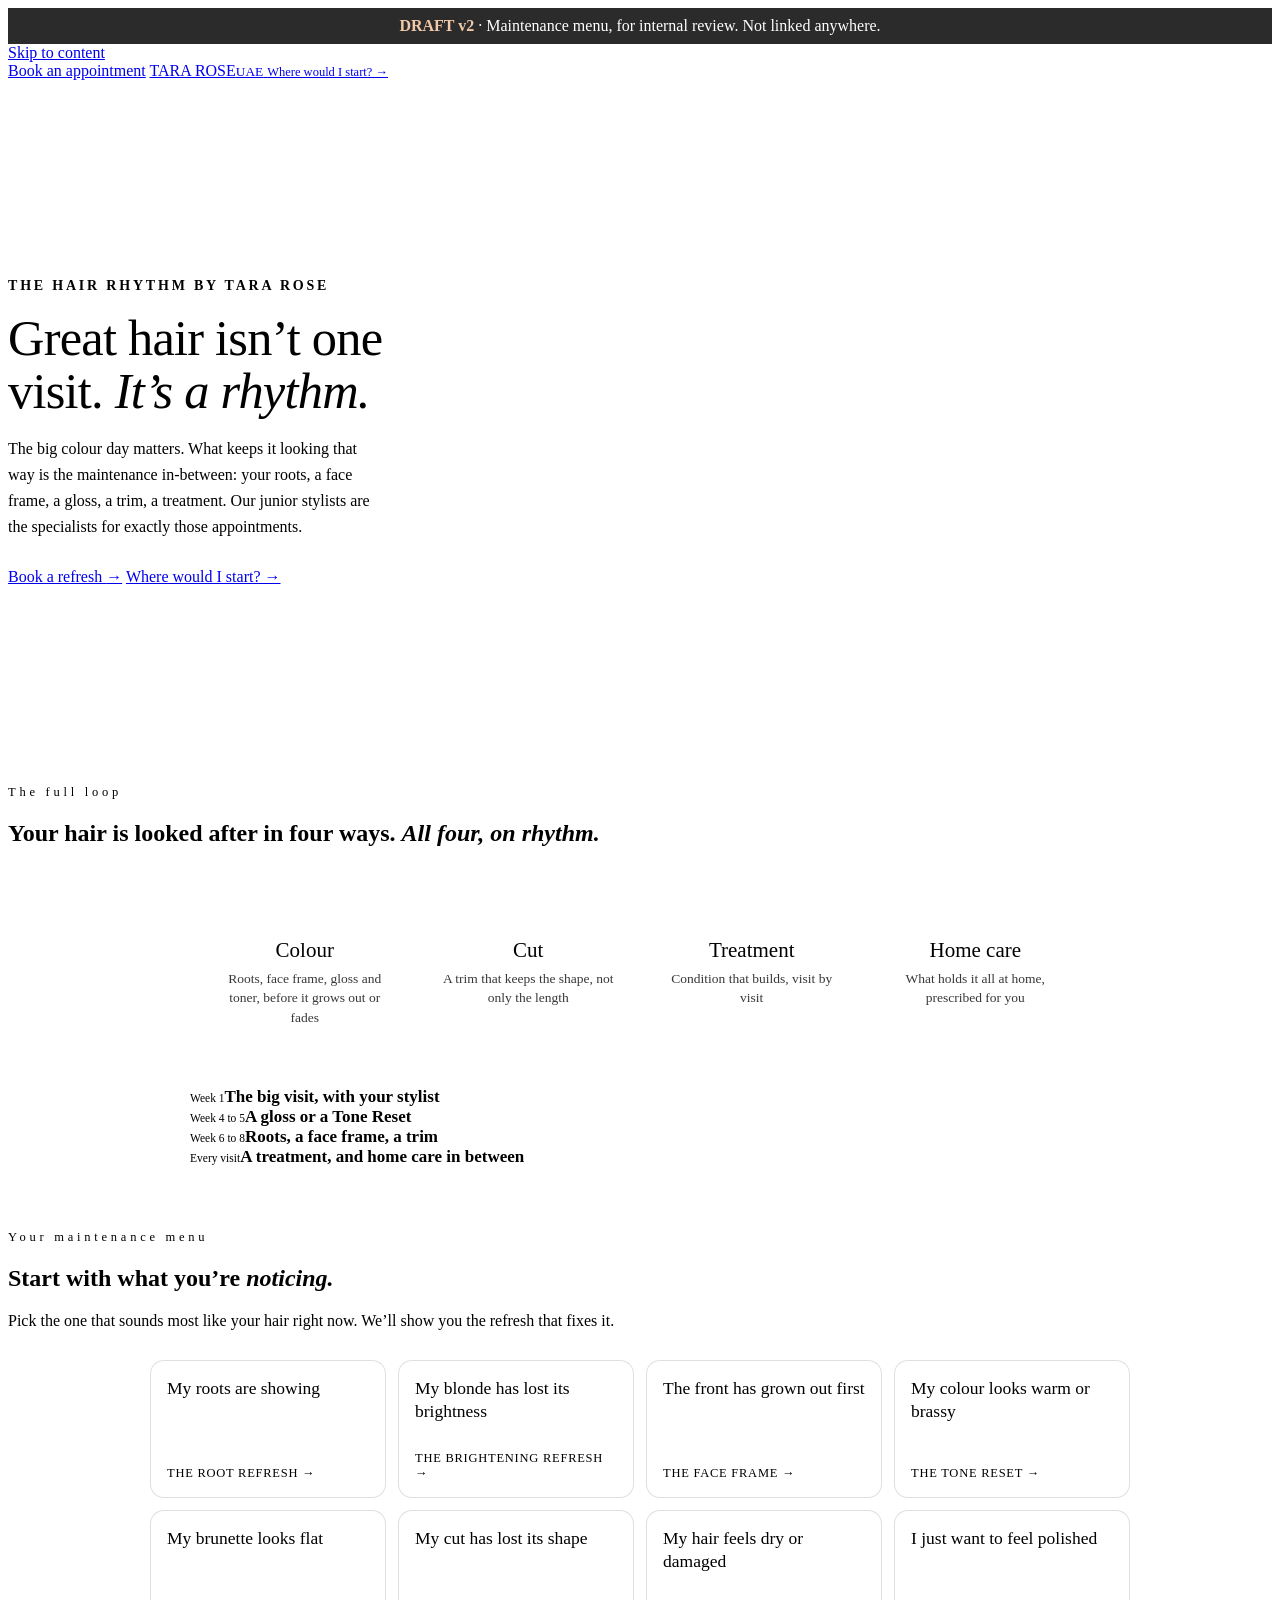
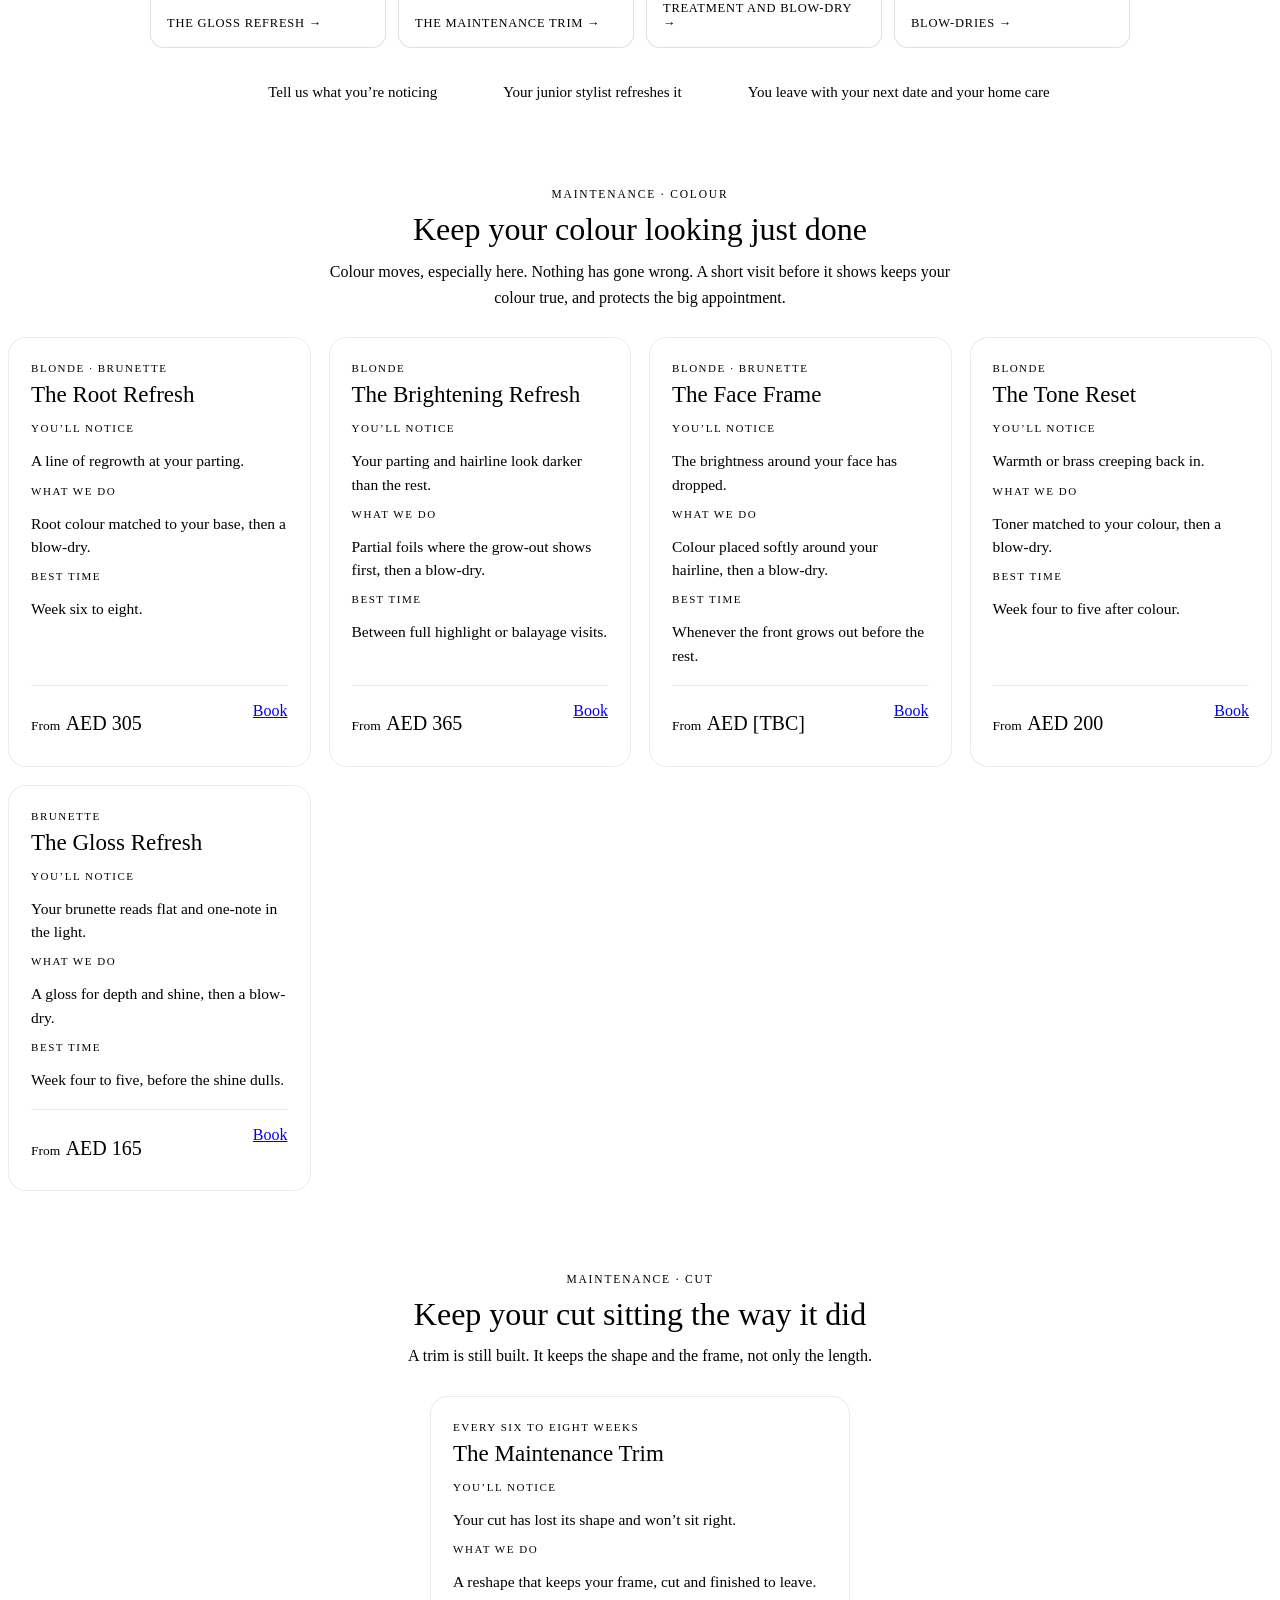
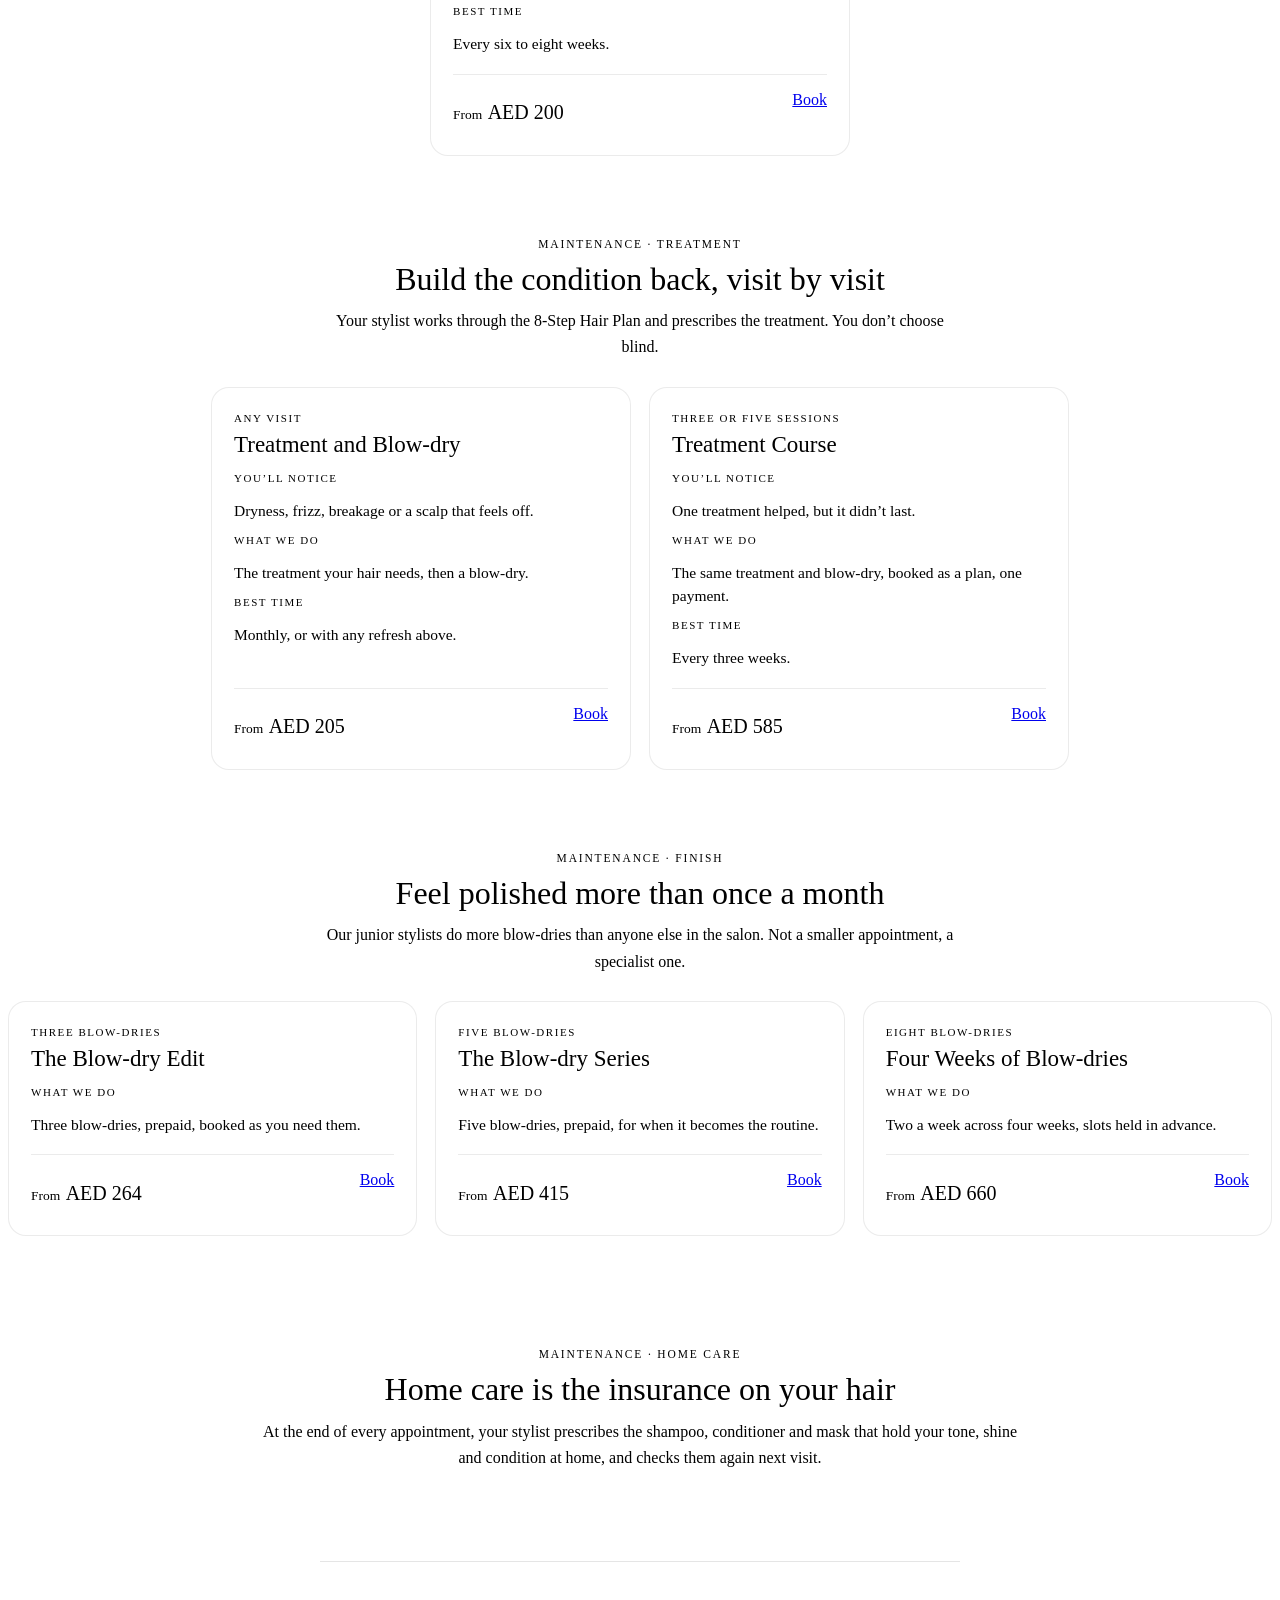
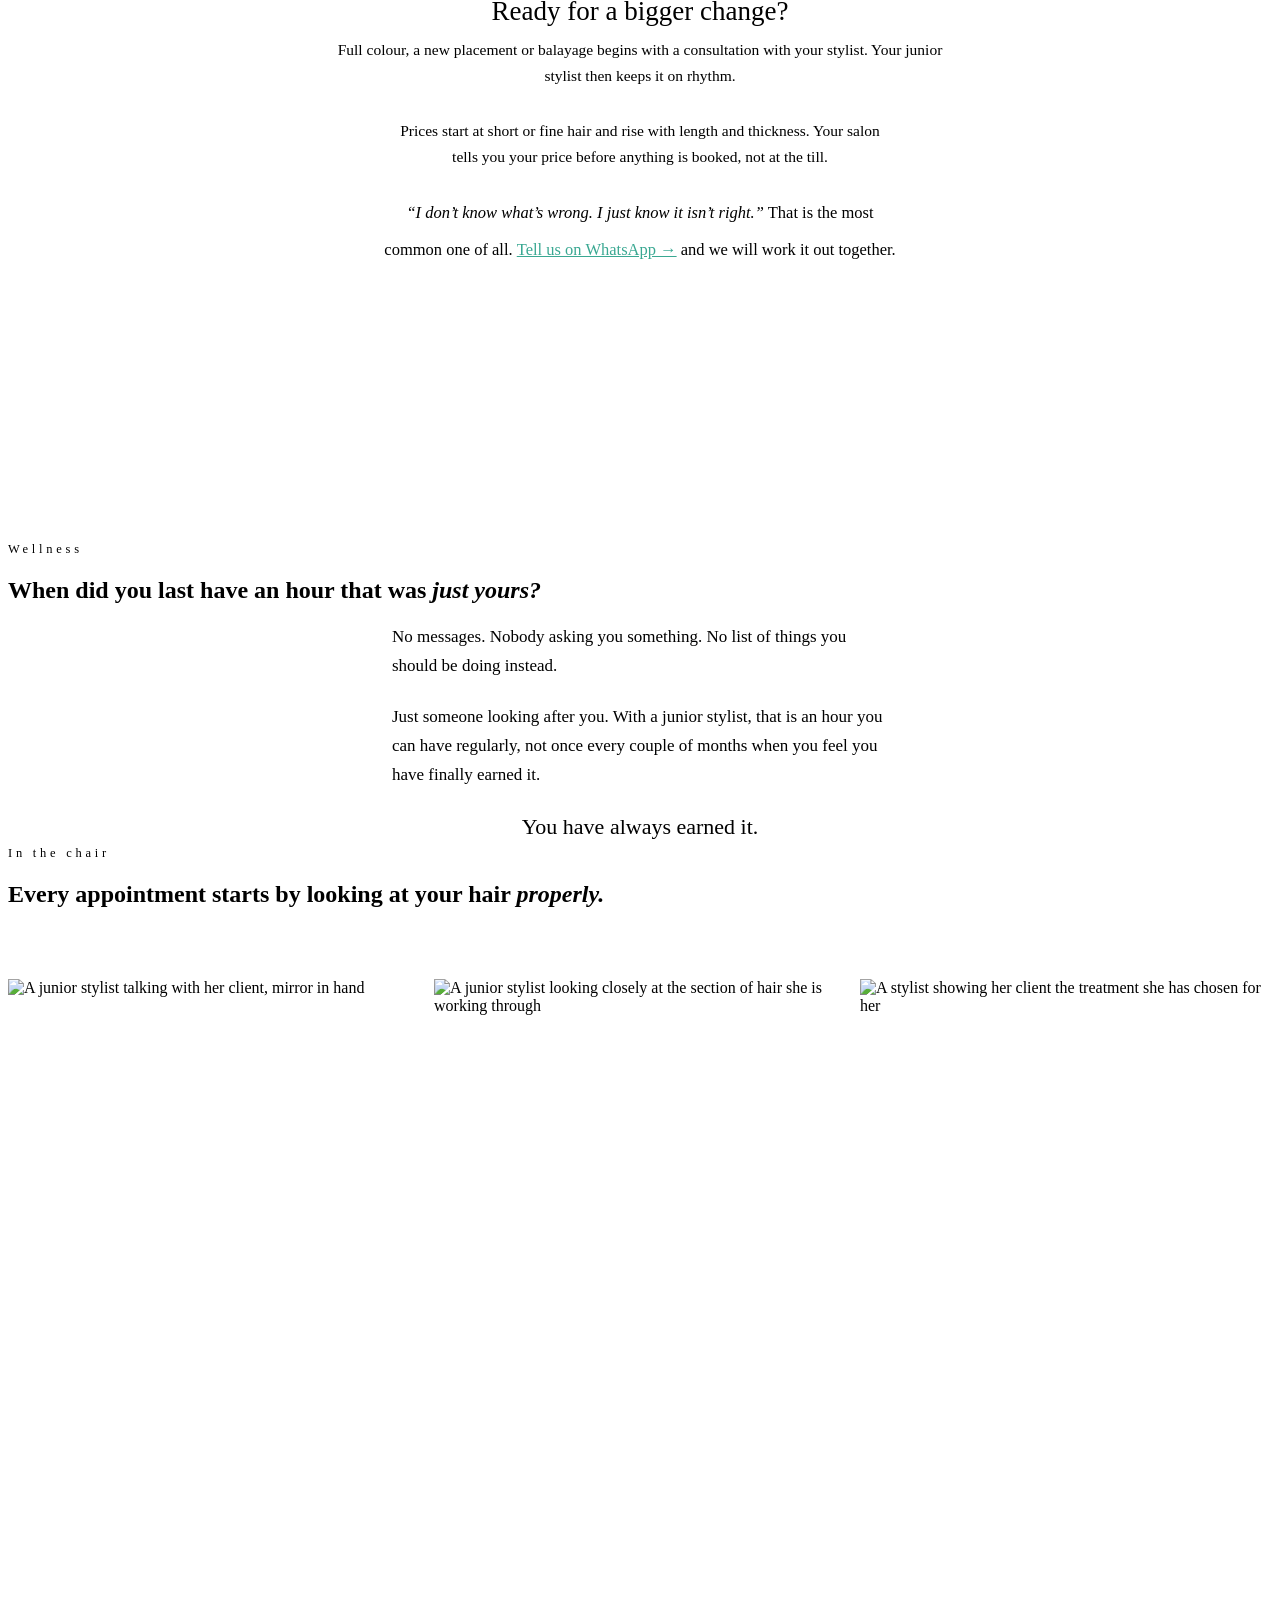
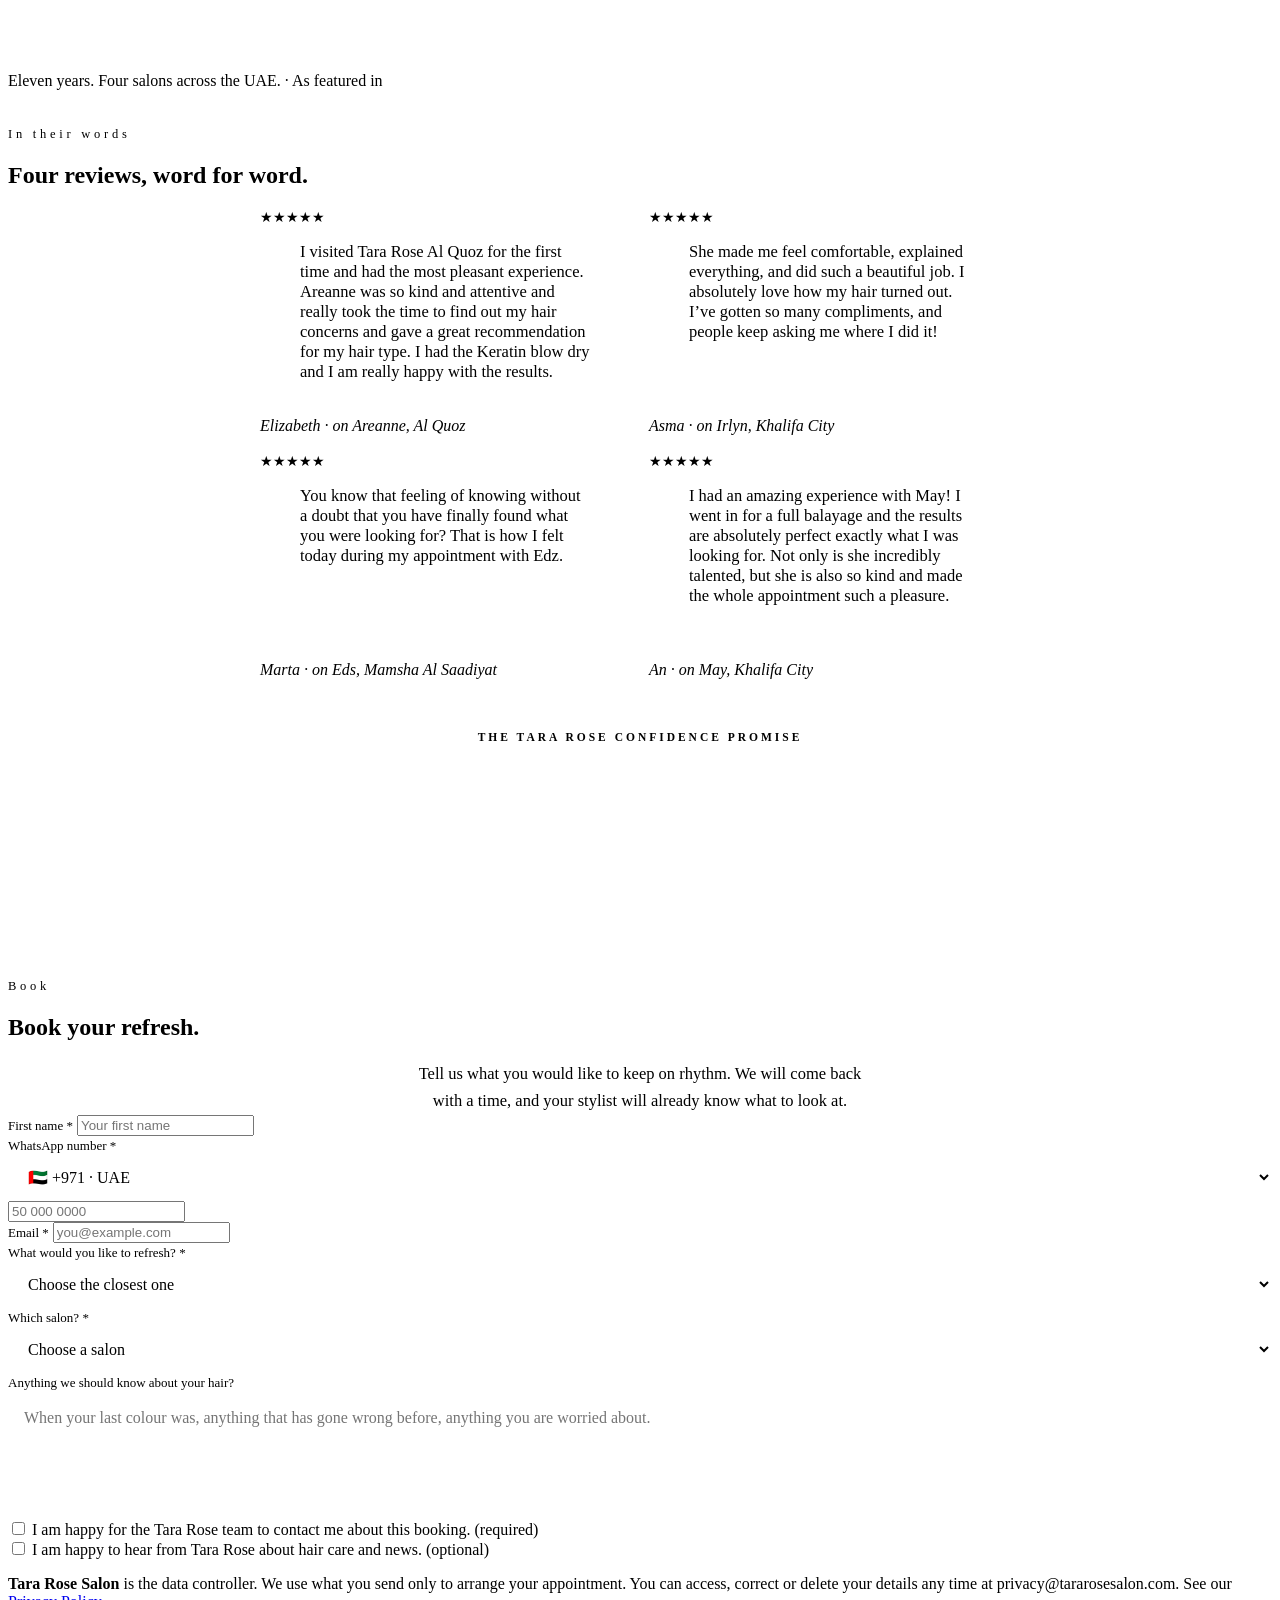
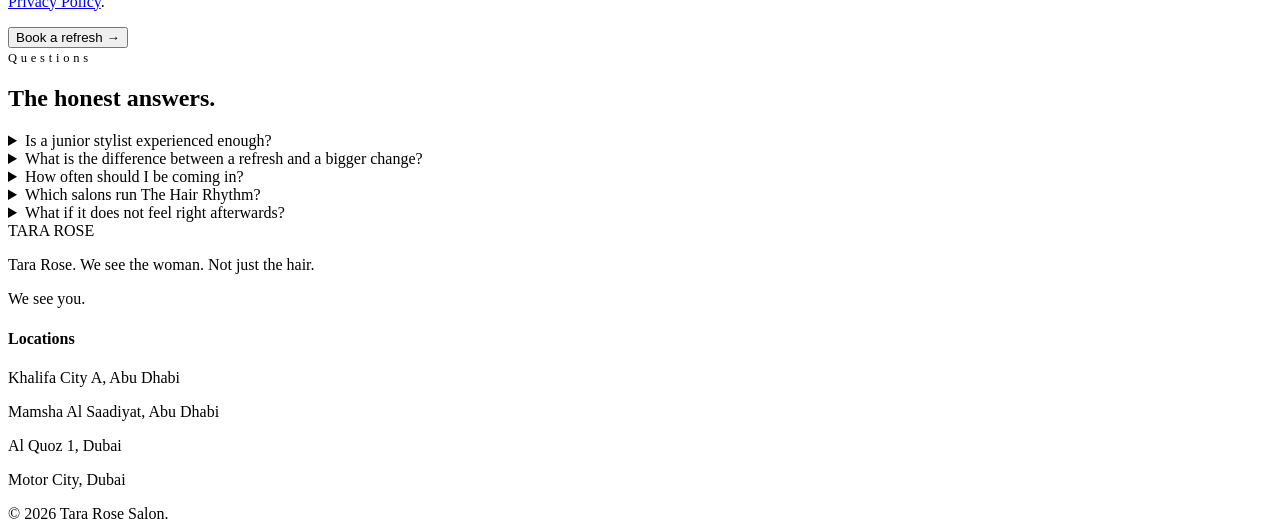
==== commit 071d7b12: "The maintenance draft carried the Confidence Promise wording retired on 14 September, copied from th" ====
--- a/maintenance-menu/index.html
+++ b/maintenance-menu/index.html
@@ -394,7 +394,8 @@
 <section class="dark promise-band" id="promise">
   <div class="wrap" style="text-align:center">
     <p class="promise-band__lbl">The Tara Rose Confidence Promise</p>
-    <p class="promise-band__body">If something does not feel right within seven days of any colour or treatment service, we invite you back to refine it. No blame, just care.</p>
+    <p class="promise-band__body">If something does not feel right within seven days of any colour or treatment service, come back and we refine it. No questions.</p>
+    <p style="max-width:48ch;margin:18px auto 0;font-family:var(--fb);font-size:15px;font-weight:300;line-height:1.66;color:rgba(255,255,255,.72)">We de-risk with care, never with money back. It is not a guarantee and it is not a refund. It is an invitation to come back.</p>
   </div>
 </section>
 
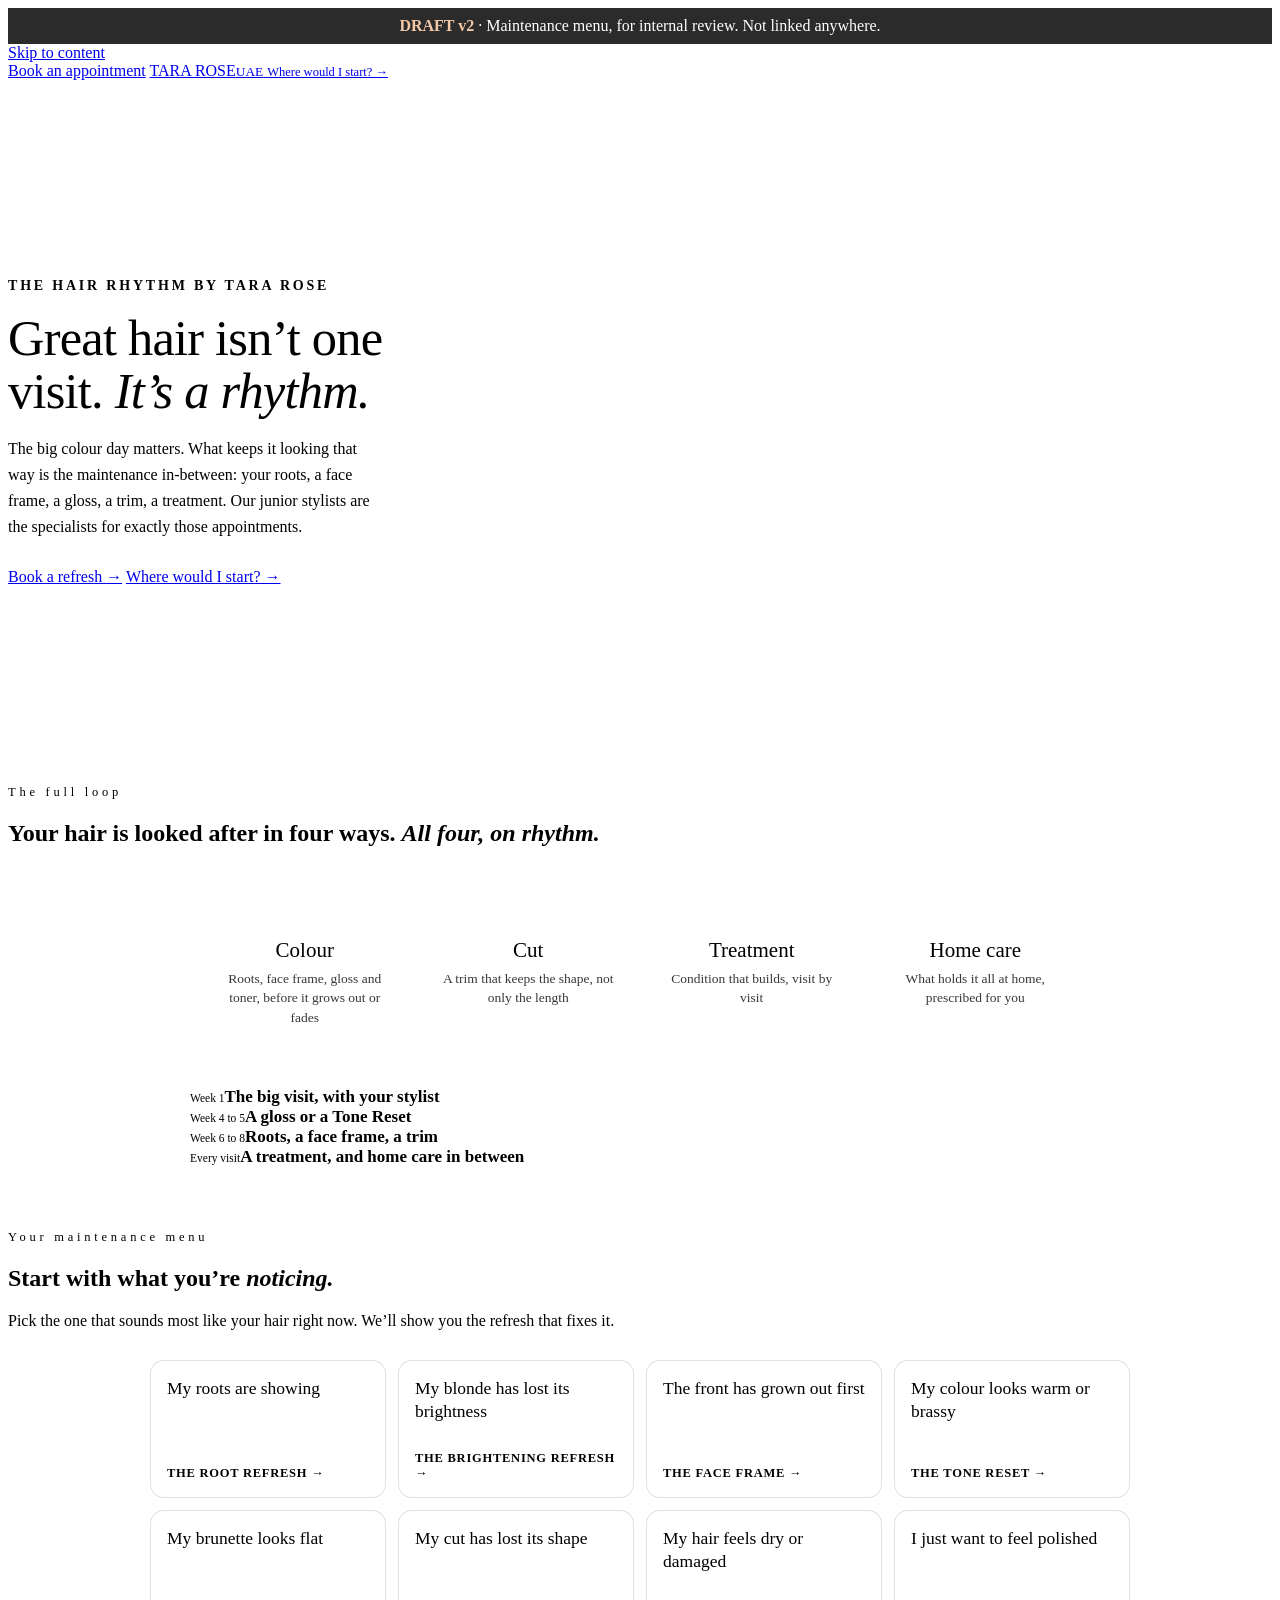
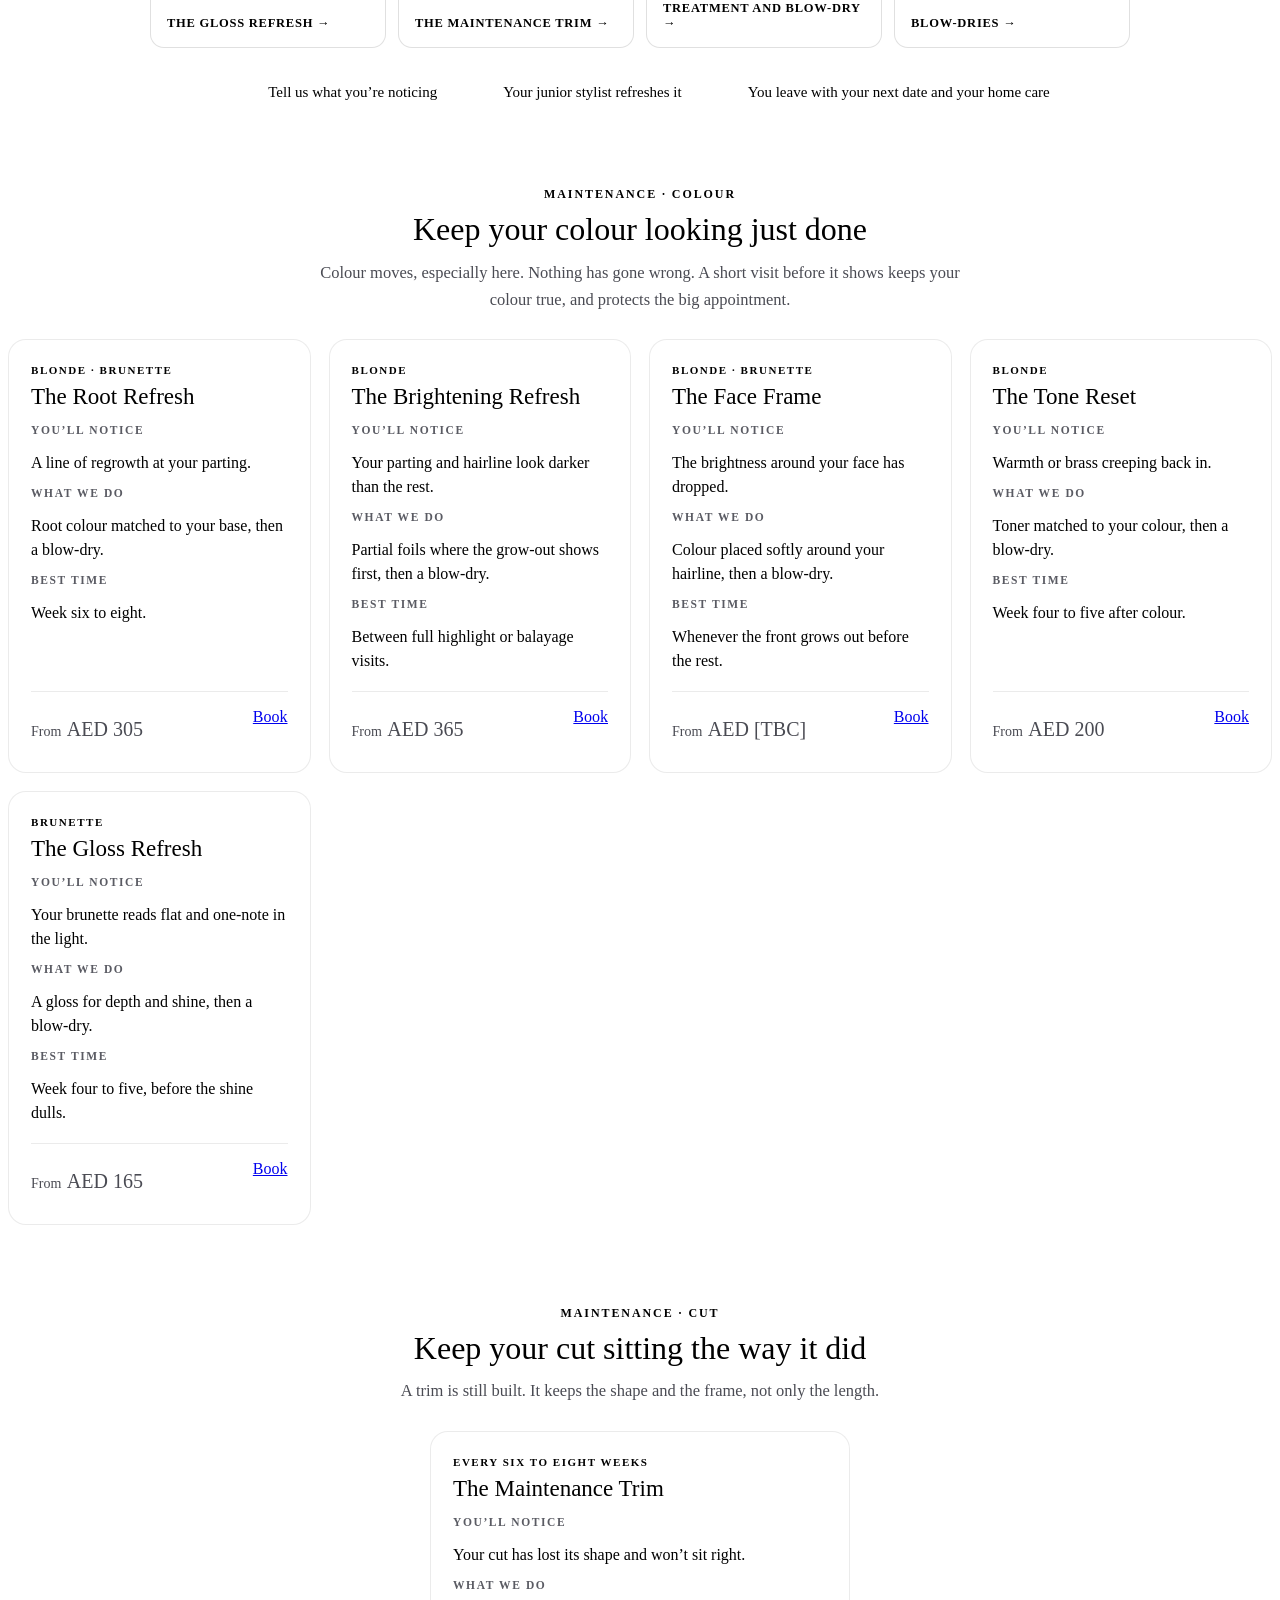
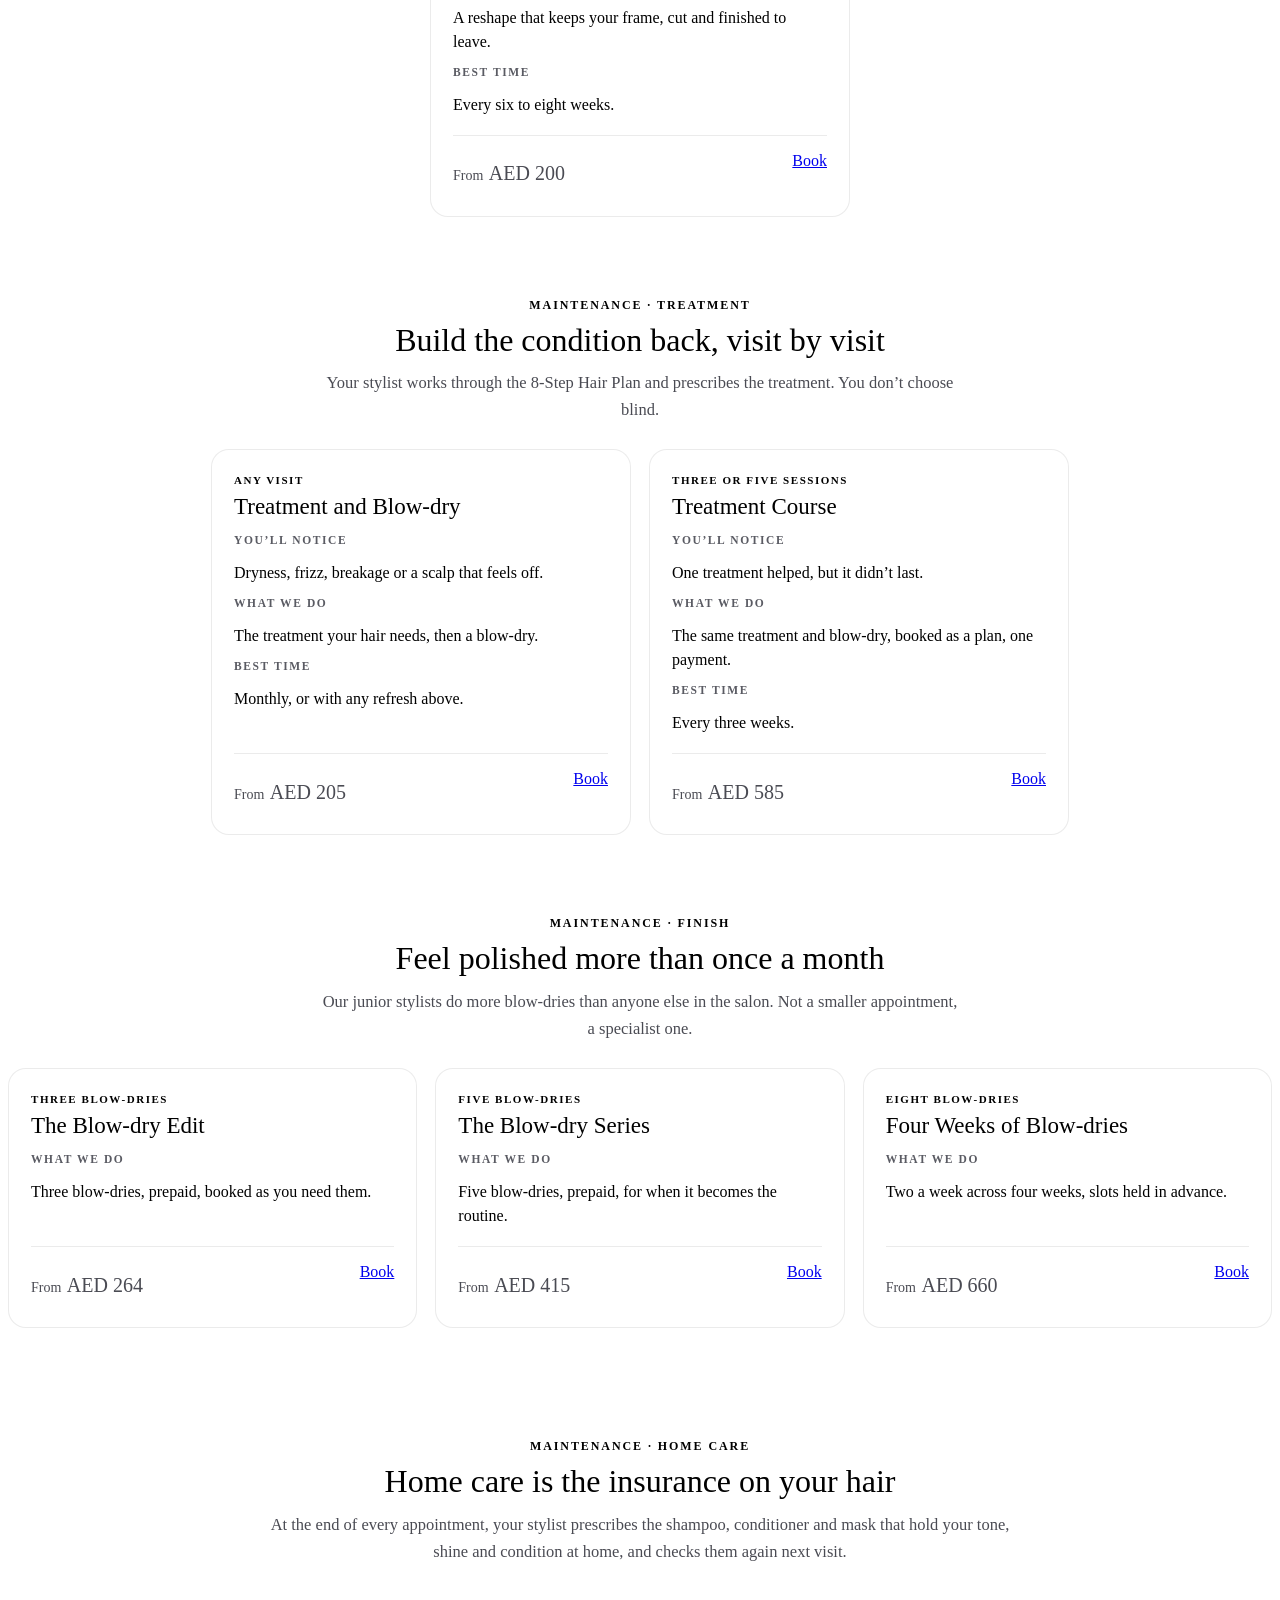
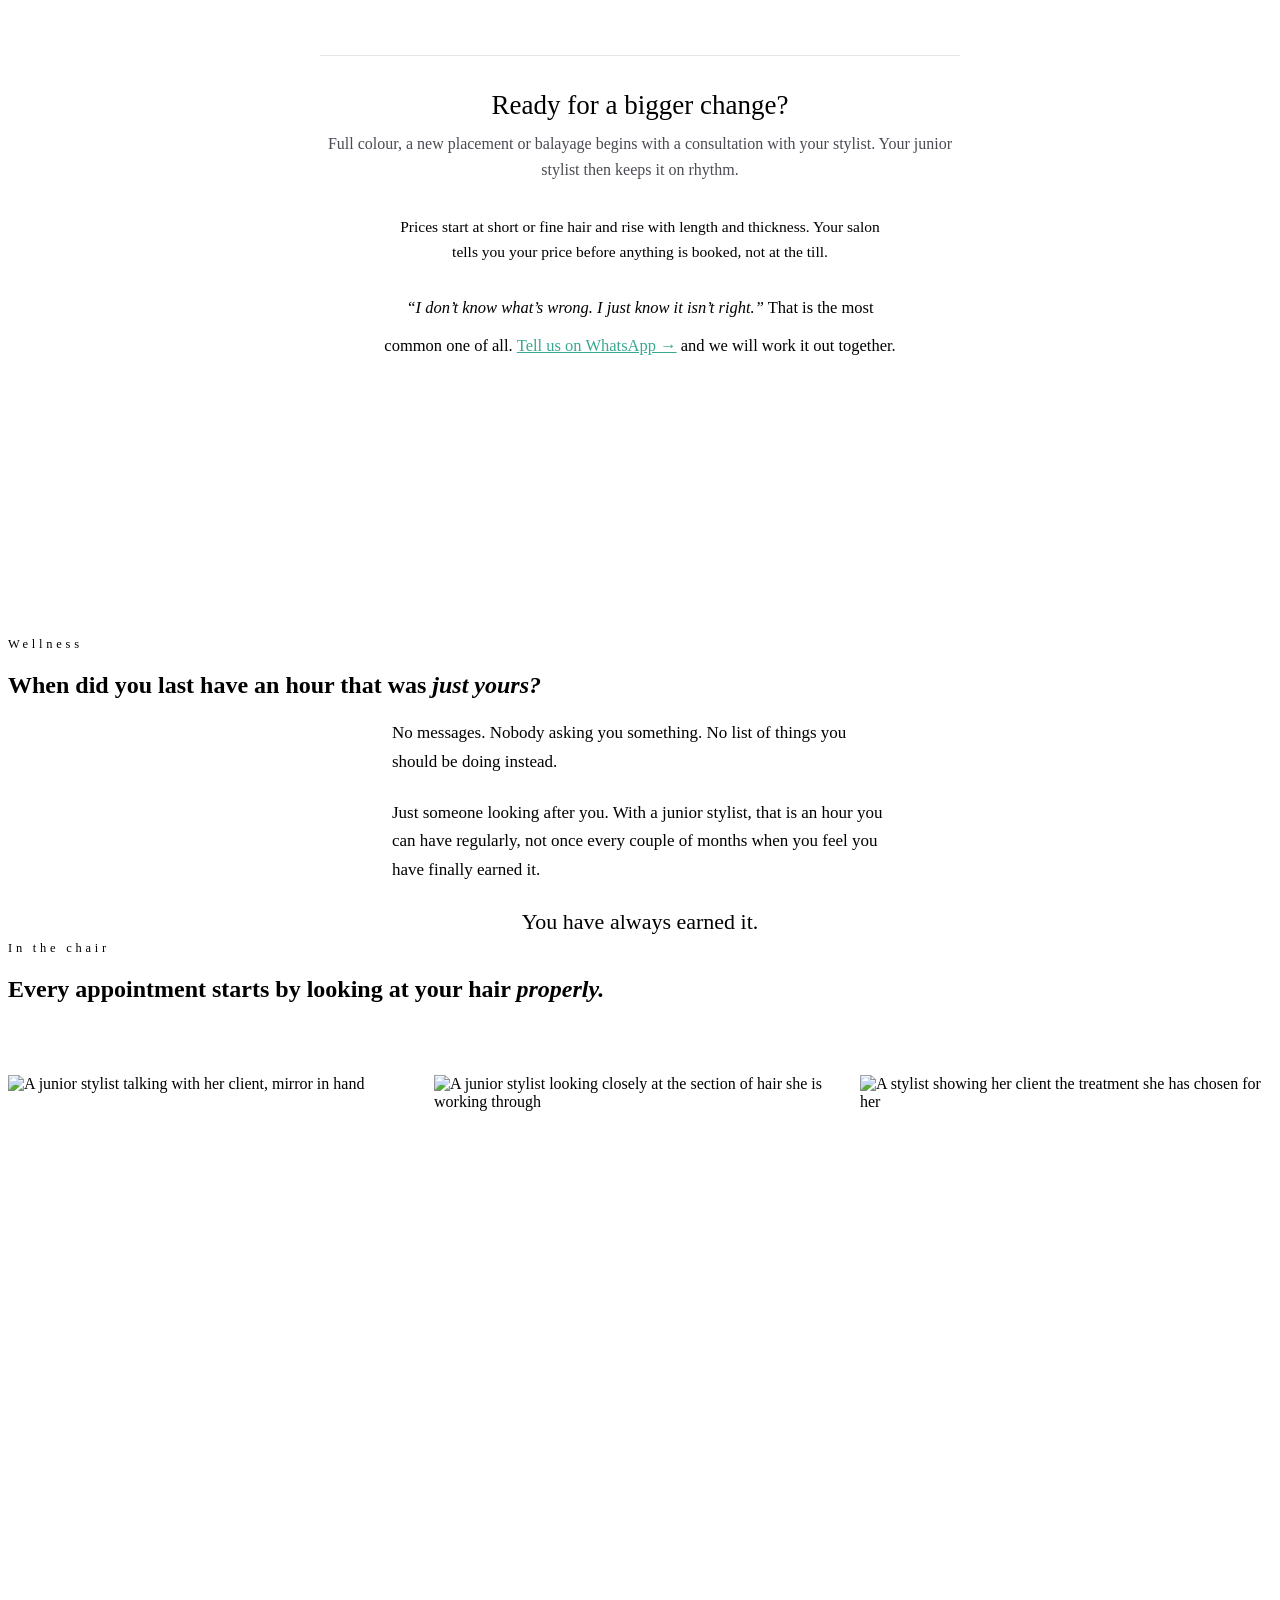
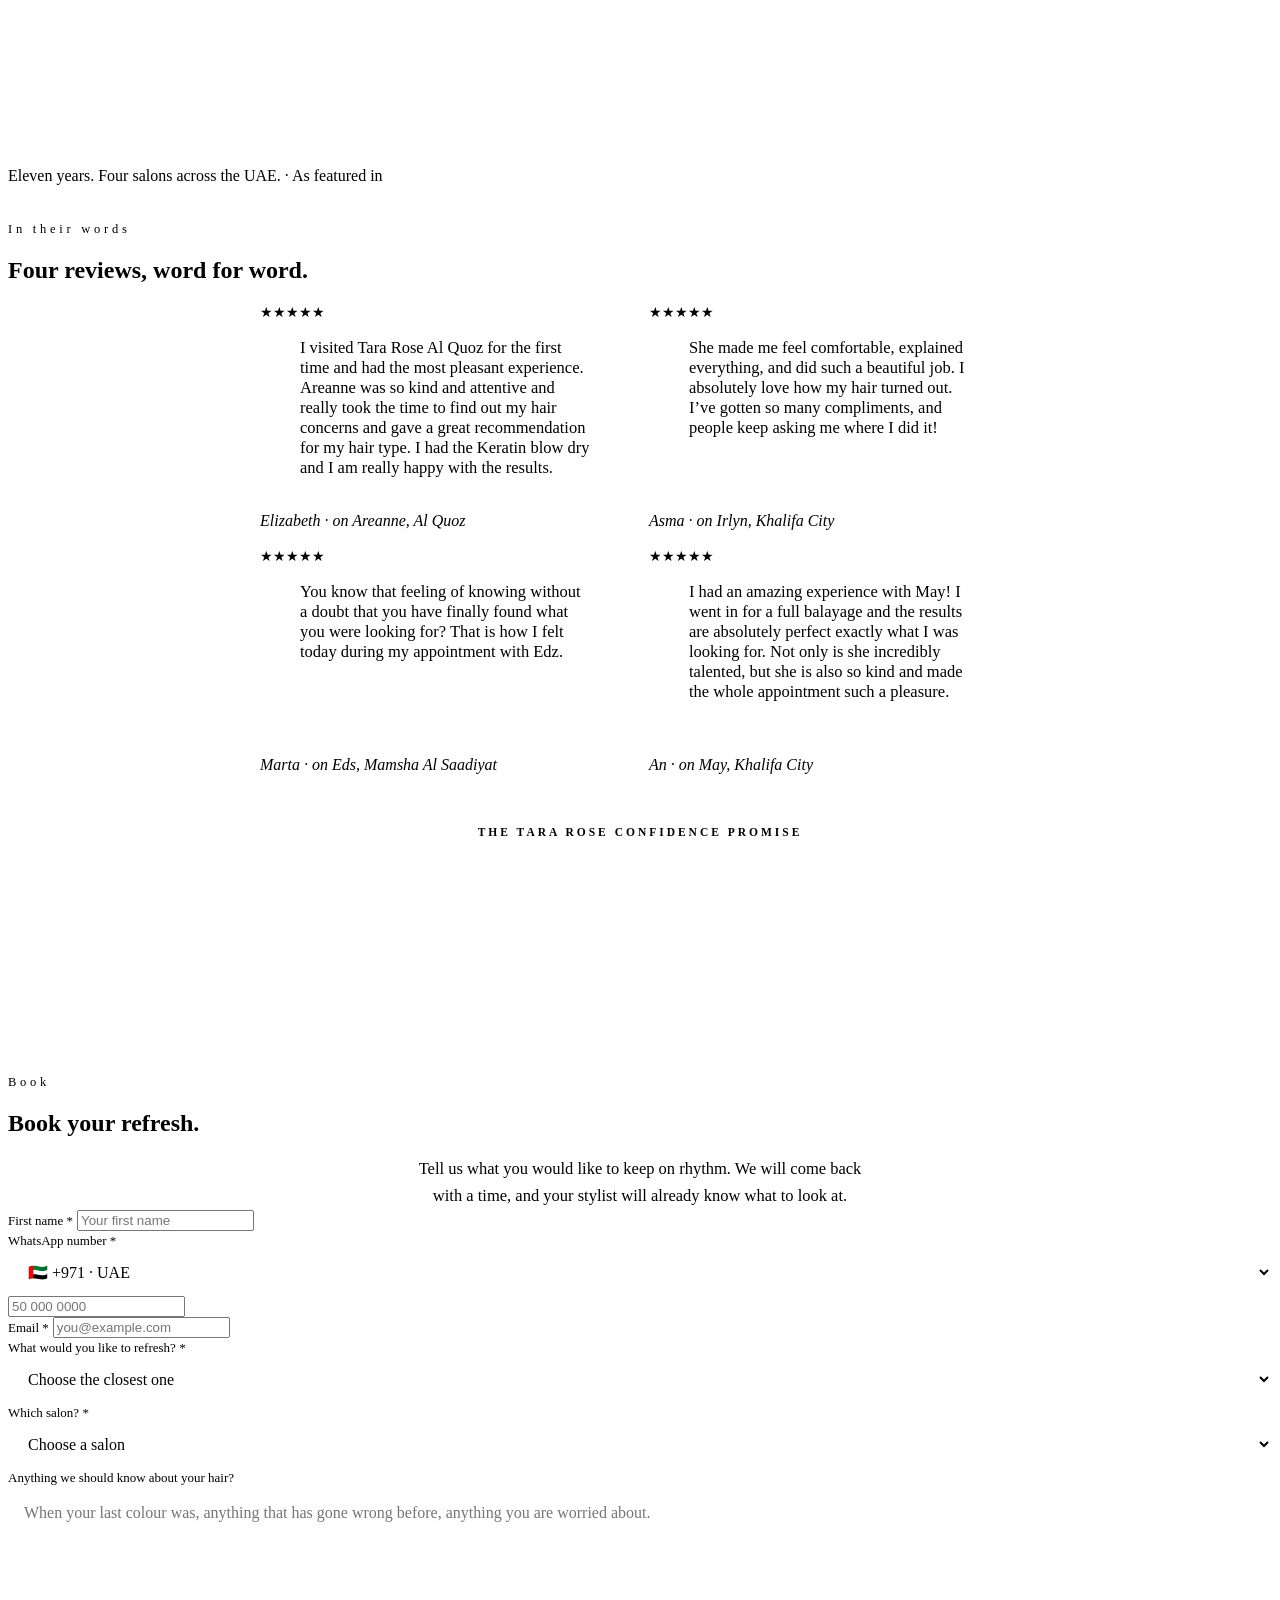
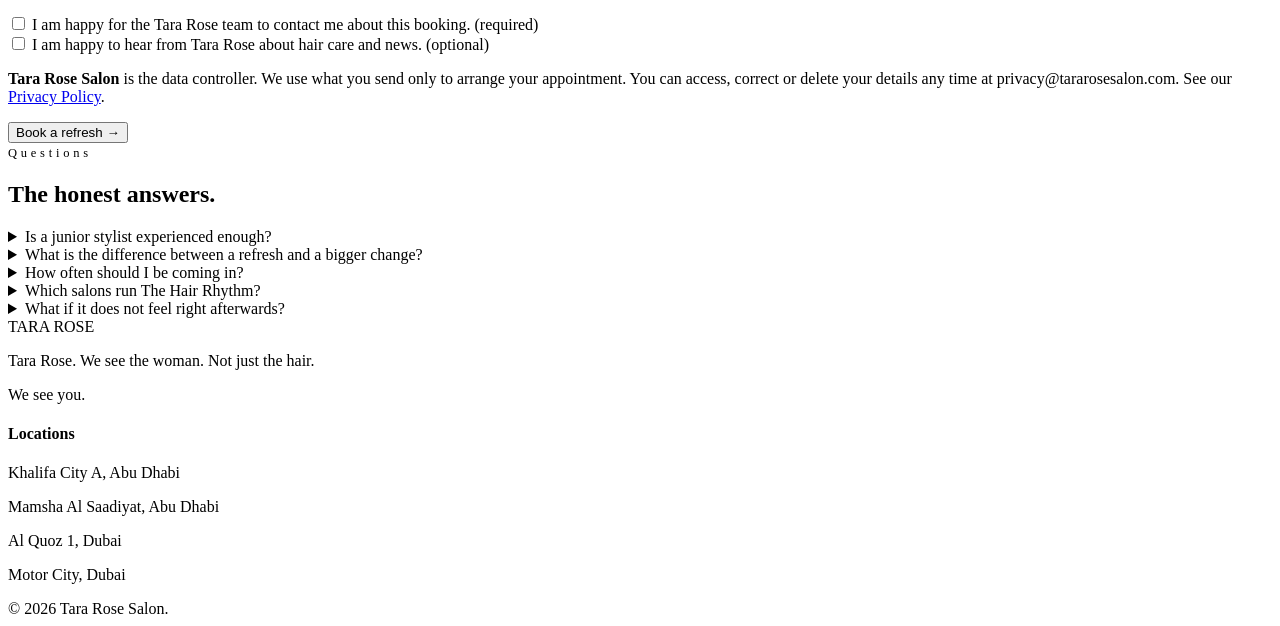
==== commit bce7f18a: "Kate reads the live draft and the small type is too faint: every label that sat in the pale mint acc" ====
--- a/maintenance-menu/index.html
+++ b/maintenance-menu/index.html
@@ -23,34 +23,34 @@
 /* v2 draft only: the loop strip, the card tags, and the draft banner. */
 .draft-bar{ background:#2b2b2b; color:#fff; font:500 13px/1.5 var(--fb); text-align:center; padding:9px 16px; }
 .draft-bar b{ color:#f3c9a8; }
-.rcard__tag,.door__tag{ display:inline-block; font-family:var(--fb); font-size:11px; letter-spacing:.14em; text-transform:uppercase; color:var(--accent-deep); margin:0 0 8px; }
+.rcard__tag,.door__tag{ display:inline-block; font-family:var(--fb); font-size:11px; letter-spacing:.14em; text-transform:uppercase; color:var(--accent-text); font-weight:600; margin:0 0 8px; }
 /* Picker: start from the symptom, not the service (adult learning: problem-centred). */
 .picker{ display:grid; grid-template-columns:repeat(4,minmax(0,1fr)); gap:12px; max-width:980px; margin:30px auto 0; }
 .picker a{ display:flex; flex-direction:column; justify-content:space-between; gap:10px; min-height:104px; padding:16px; border:1px solid rgba(0,0,0,.12); border-radius:14px; background:#fff; color:var(--ink); text-decoration:none; transition:border-color .15s, transform .15s; }
-.picker a:hover,.picker a:focus-visible{ border-color:var(--accent-deep); transform:translateY(-2px); }
+.picker a:hover,.picker a:focus-visible{ border-color:var(--accent-text); transform:translateY(-2px); }
 .picker b{ font-family:var(--fd); font-weight:500; font-size:17.5px; line-height:1.3; }
-.picker span{ font-size:12.5px; letter-spacing:.06em; text-transform:uppercase; color:var(--accent-deep); }
+.picker span{ font-size:12.5px; font-weight:600; letter-spacing:.06em; text-transform:uppercase; color:var(--accent-text); }
 .picker span::after{ content:" →"; }
-.how{ list-style:none; display:flex; justify-content:center; flex-wrap:wrap; gap:10px 28px; margin:30px auto 0; padding:0; font-size:15px; color:var(--ink-soft); }
+.how{ list-style:none; display:flex; justify-content:center; flex-wrap:wrap; gap:10px 28px; margin:30px auto 0; padding:0; font-size:15px; font-weight:400; color:var(--ink); }
 .how li{ display:flex; align-items:center; gap:10px; }
-.how b{ display:inline-grid; place-items:center; width:28px; height:28px; border-radius:50%; background:var(--accent-deep); color:#fff; font-size:13px; }
+.how b{ display:inline-grid; place-items:center; width:28px; height:28px; border-radius:50%; background:var(--accent-text); color:#fff; font-size:13px; font-weight:600; }
 /* Groups and cards: one consistent read order, problem > fix > timing > price. */
 .rgroup{ margin-top:78px; scroll-margin-top:var(--sticky-h,110px); }
 .rgroup__head{ max-width:640px; margin:0 auto 26px; text-align:center; }
-.rgroup__eyebrow{ font-size:11.5px; letter-spacing:.16em; text-transform:uppercase; color:var(--accent-deep); }
+.rgroup__eyebrow{ font-size:12px; font-weight:600; letter-spacing:.16em; text-transform:uppercase; color:var(--accent-text); }
 .rgroup__head h3{ font-family:var(--fd); font-weight:500; font-size:clamp(25px,3.2vw,32px); line-height:1.2; margin:8px 0 10px; }
-.rgroup__head p{ margin:0; font-size:16px; line-height:1.65; color:var(--ink-soft); }
+.rgroup__head p{ margin:0; font-size:16.5px; font-weight:400; line-height:1.65; color:#4A4B53; }
 .rcards{ display:grid; grid-template-columns:repeat(auto-fit,minmax(260px,1fr)); gap:18px; }
 .rcards--one{ grid-template-columns:minmax(0,420px); justify-content:center; }
 .rcards--two{ grid-template-columns:repeat(auto-fit,minmax(260px,420px)); justify-content:center; }
 .rcard{ display:flex; flex-direction:column; background:#fff; border:1px solid rgba(0,0,0,.08); border-radius:18px; padding:24px 22px 20px; scroll-margin-top:var(--sticky-h,110px); }
-.rcard:target{ border-color:var(--accent-deep); box-shadow:0 0 0 3px rgba(58,168,146,.18); }
+.rcard:target{ border-color:var(--accent-text); box-shadow:0 0 0 3px rgba(58,168,146,.18); }
 .rcard h4{ font-family:var(--fd); font-weight:500; font-size:23px; margin:0 0 14px; }
 .rcard dl{ margin:0 0 18px; display:grid; gap:12px; }
-.rcard dt{ font-size:11px; letter-spacing:.14em; text-transform:uppercase; color:var(--ink-soft); }
-.rcard dd{ margin:3px 0 0; font-size:15.5px; line-height:1.5; color:var(--ink); }
+.rcard dt{ font-size:11.5px; font-weight:600; letter-spacing:.14em; text-transform:uppercase; color:#5A5B63; }
+.rcard dd{ margin:3px 0 0; font-size:16px; font-weight:400; line-height:1.5; color:var(--ink); }
 .rcard__foot{ margin-top:auto; padding-top:16px; border-top:1px solid rgba(0,0,0,.08); display:flex; align-items:center; justify-content:space-between; gap:12px; }
-.rcard__price{ font-size:13.5px; color:var(--ink-soft); }
+.rcard__price{ font-size:14px; font-weight:400; color:#4A4B53; }
 .rcard__price b{ font-family:var(--fd); font-weight:500; font-size:20px; color:var(--ink); margin-left:2px; }
 .rcard__foot .pill{ min-height:44px; }
 .rgroup--home .rgroup__head{ background:var(--stone-soft); border-radius:18px; padding:30px 26px; max-width:760px; }
@@ -65,7 +65,7 @@
 @media (max-width:700px){ .loop{ grid-template-columns:repeat(2,minmax(0,1fr)); } }
 .bigger{ max-width:640px; margin:60px auto 0; text-align:center; border-top:1px solid rgba(0,0,0,.1); padding-top:34px; }
 .bigger h3{ font-family:var(--fd); font-size:clamp(22px,2.8vw,27px); font-weight:500; margin:0 0 10px; }
-.bigger p{ font-size:15.5px; line-height:1.65; color:var(--ink-soft); margin:0; }
+.bigger p{ font-size:16px; font-weight:400; line-height:1.65; color:#4A4B53; margin:0; }
 </style>
 </head>
 <body>
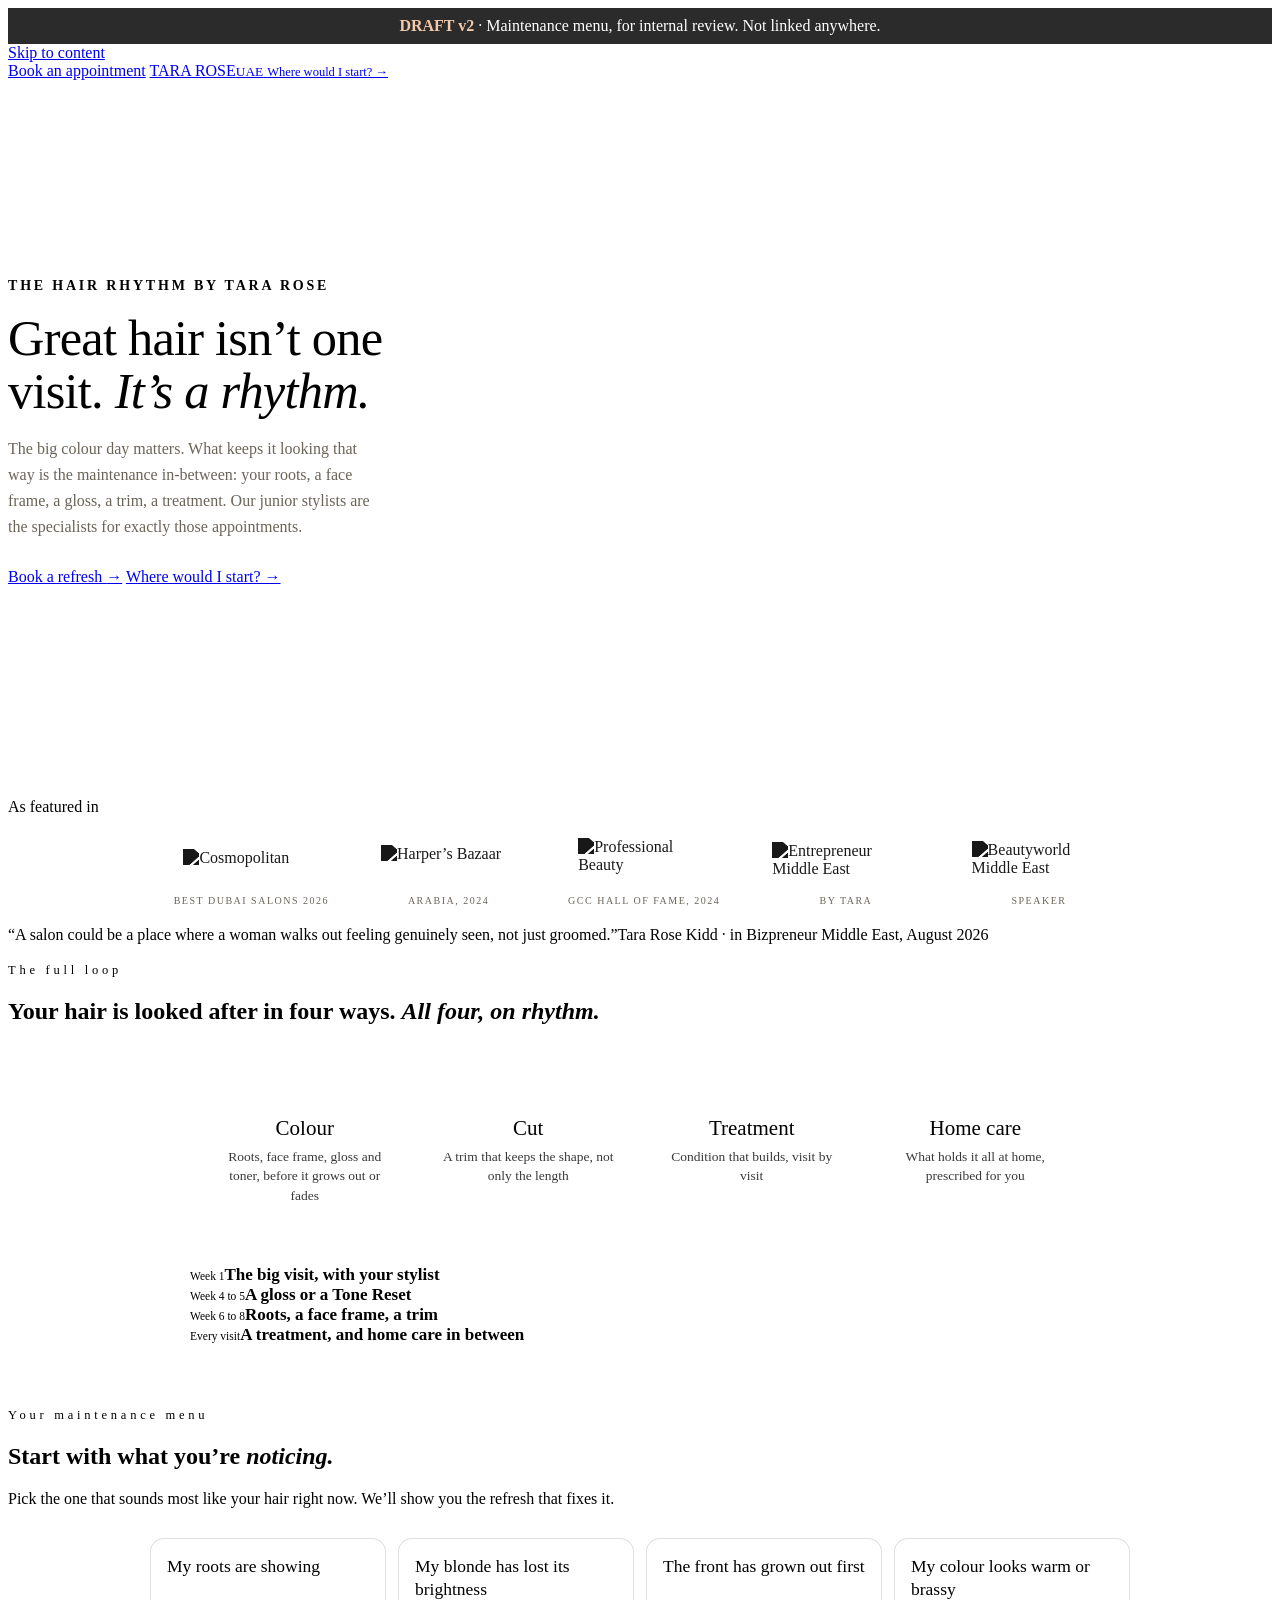
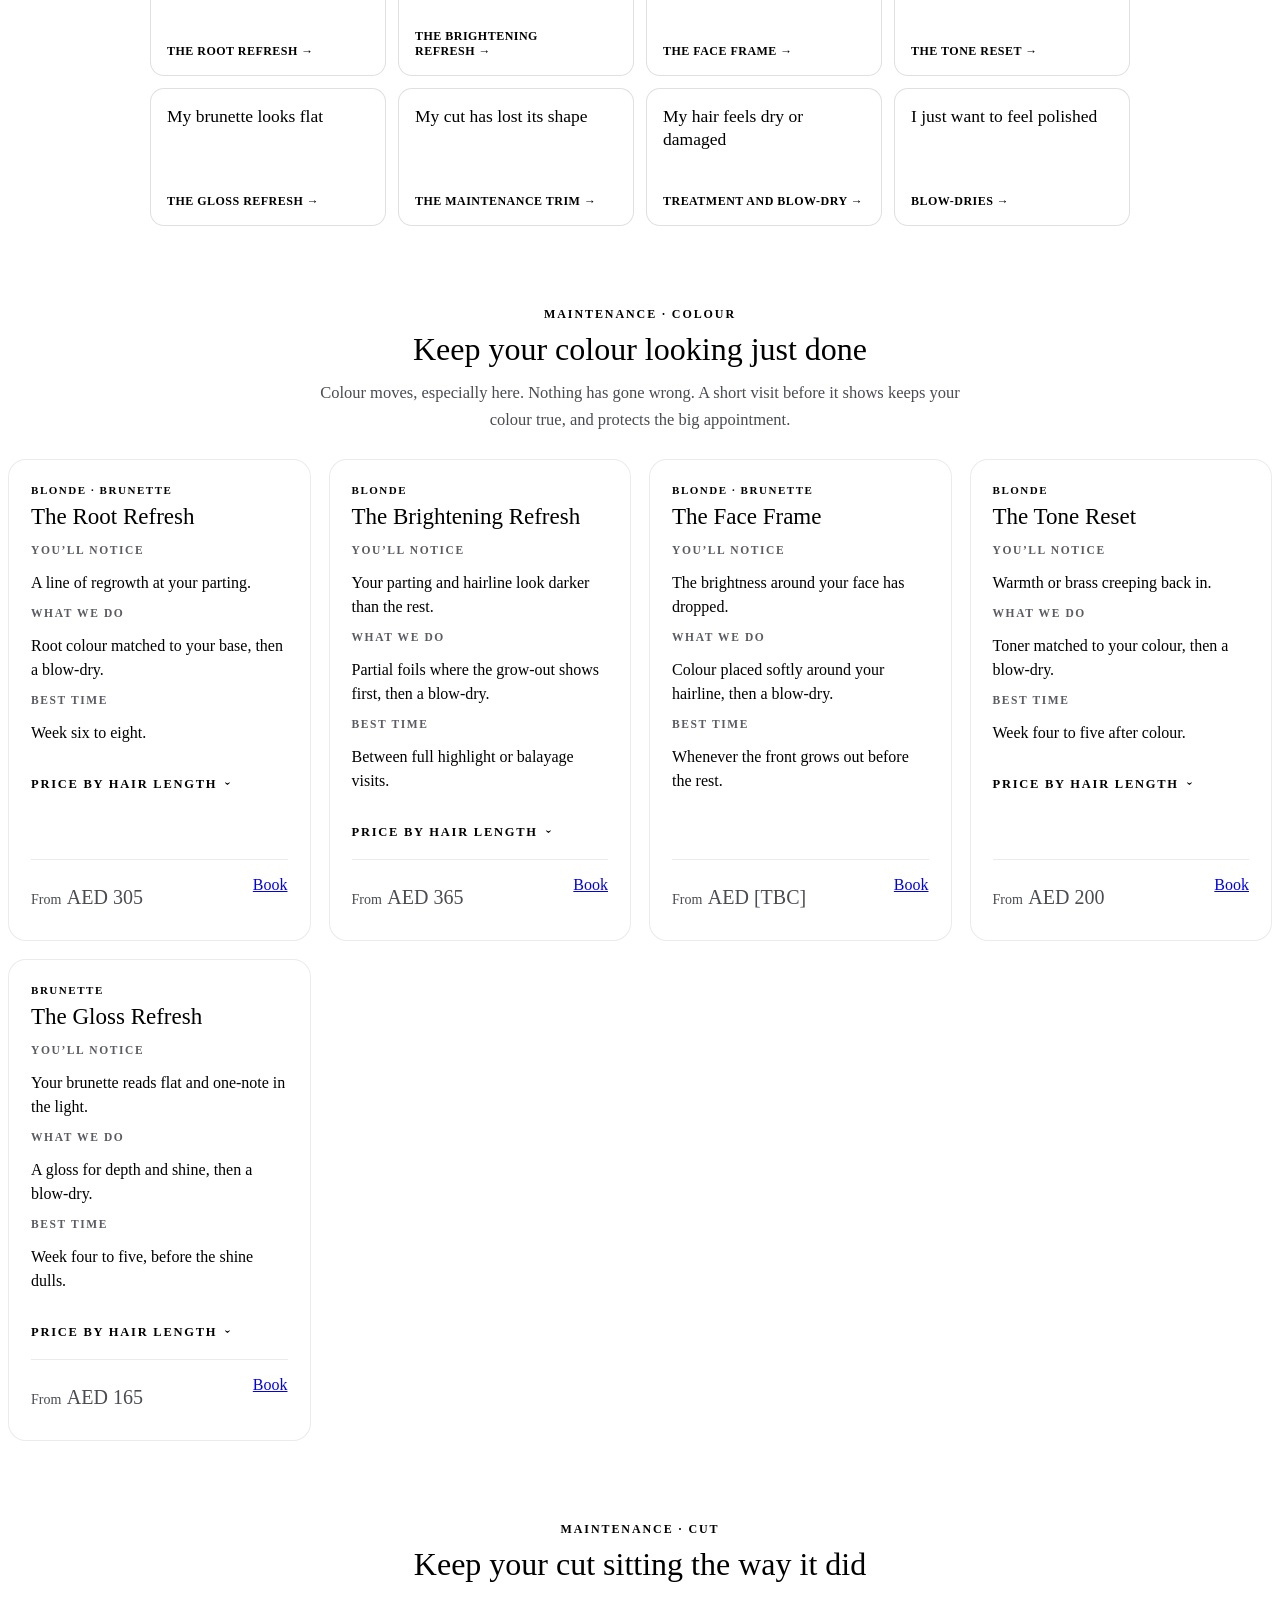
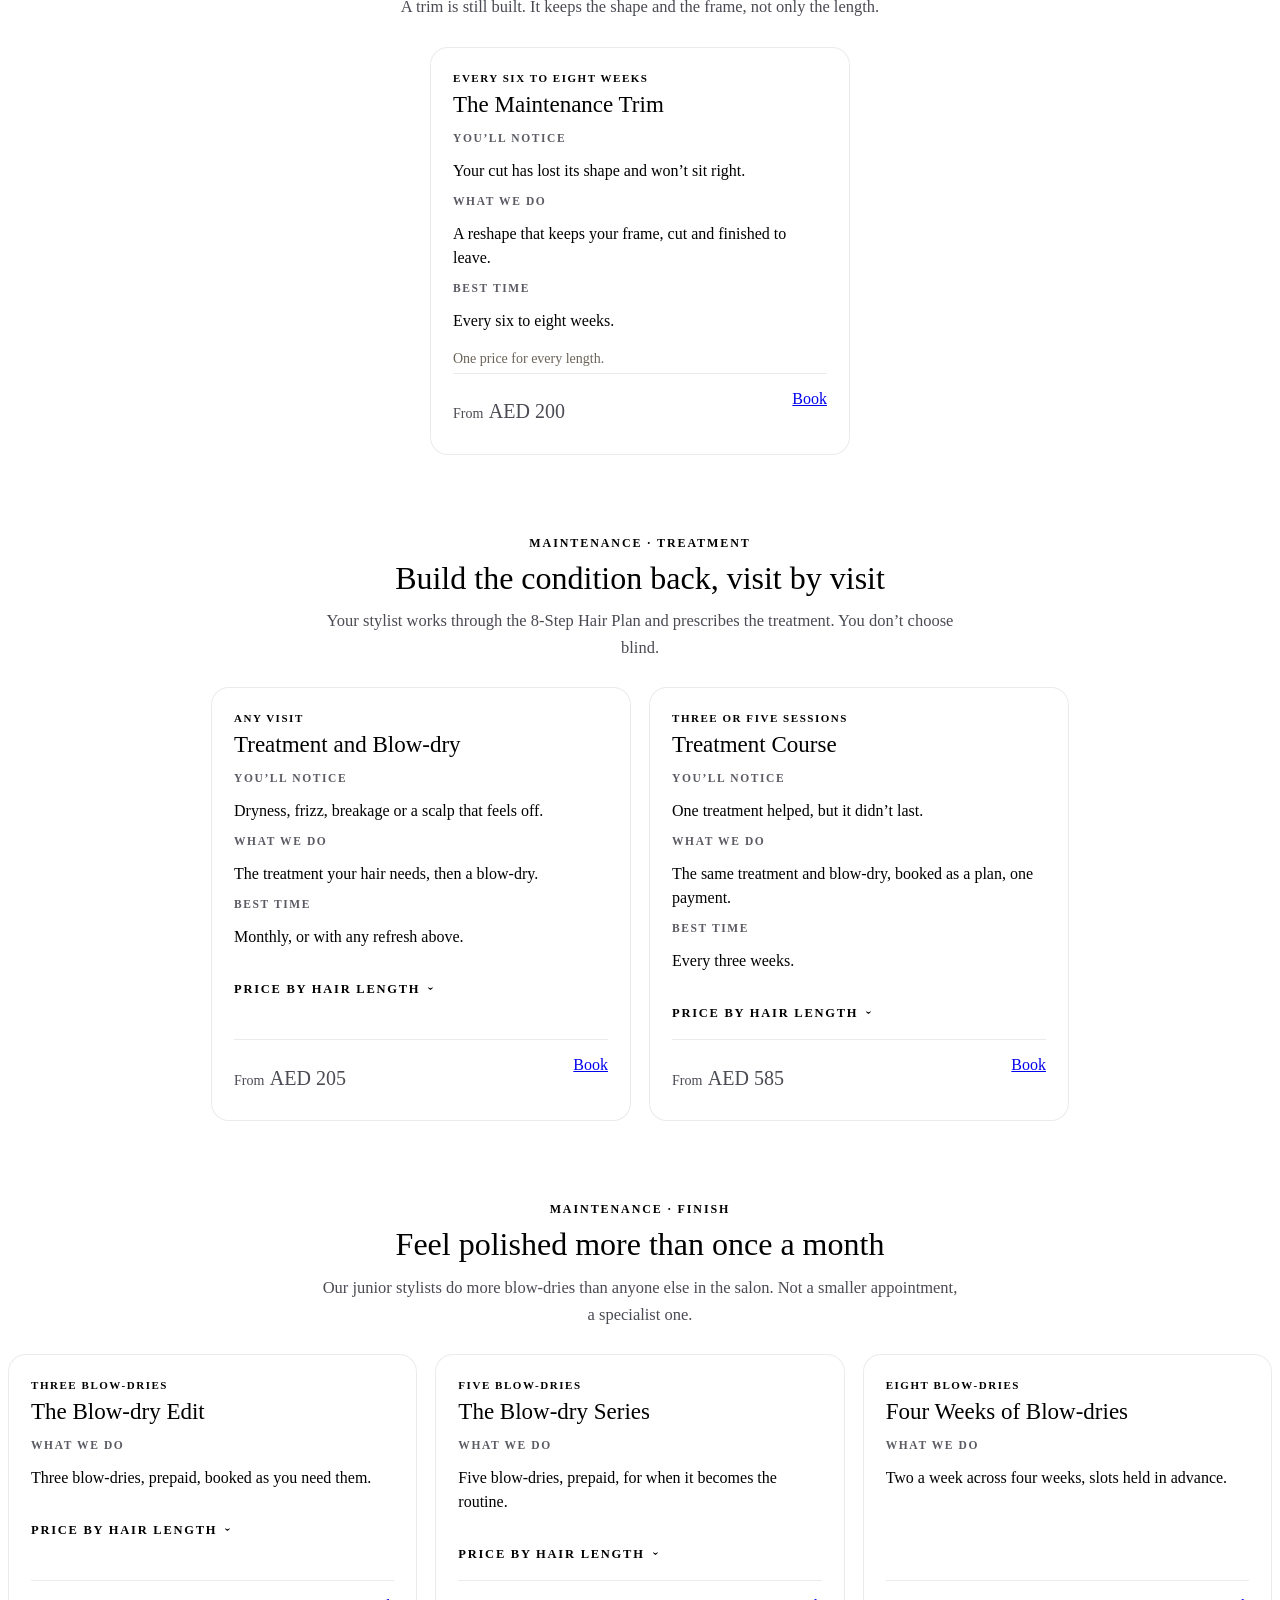
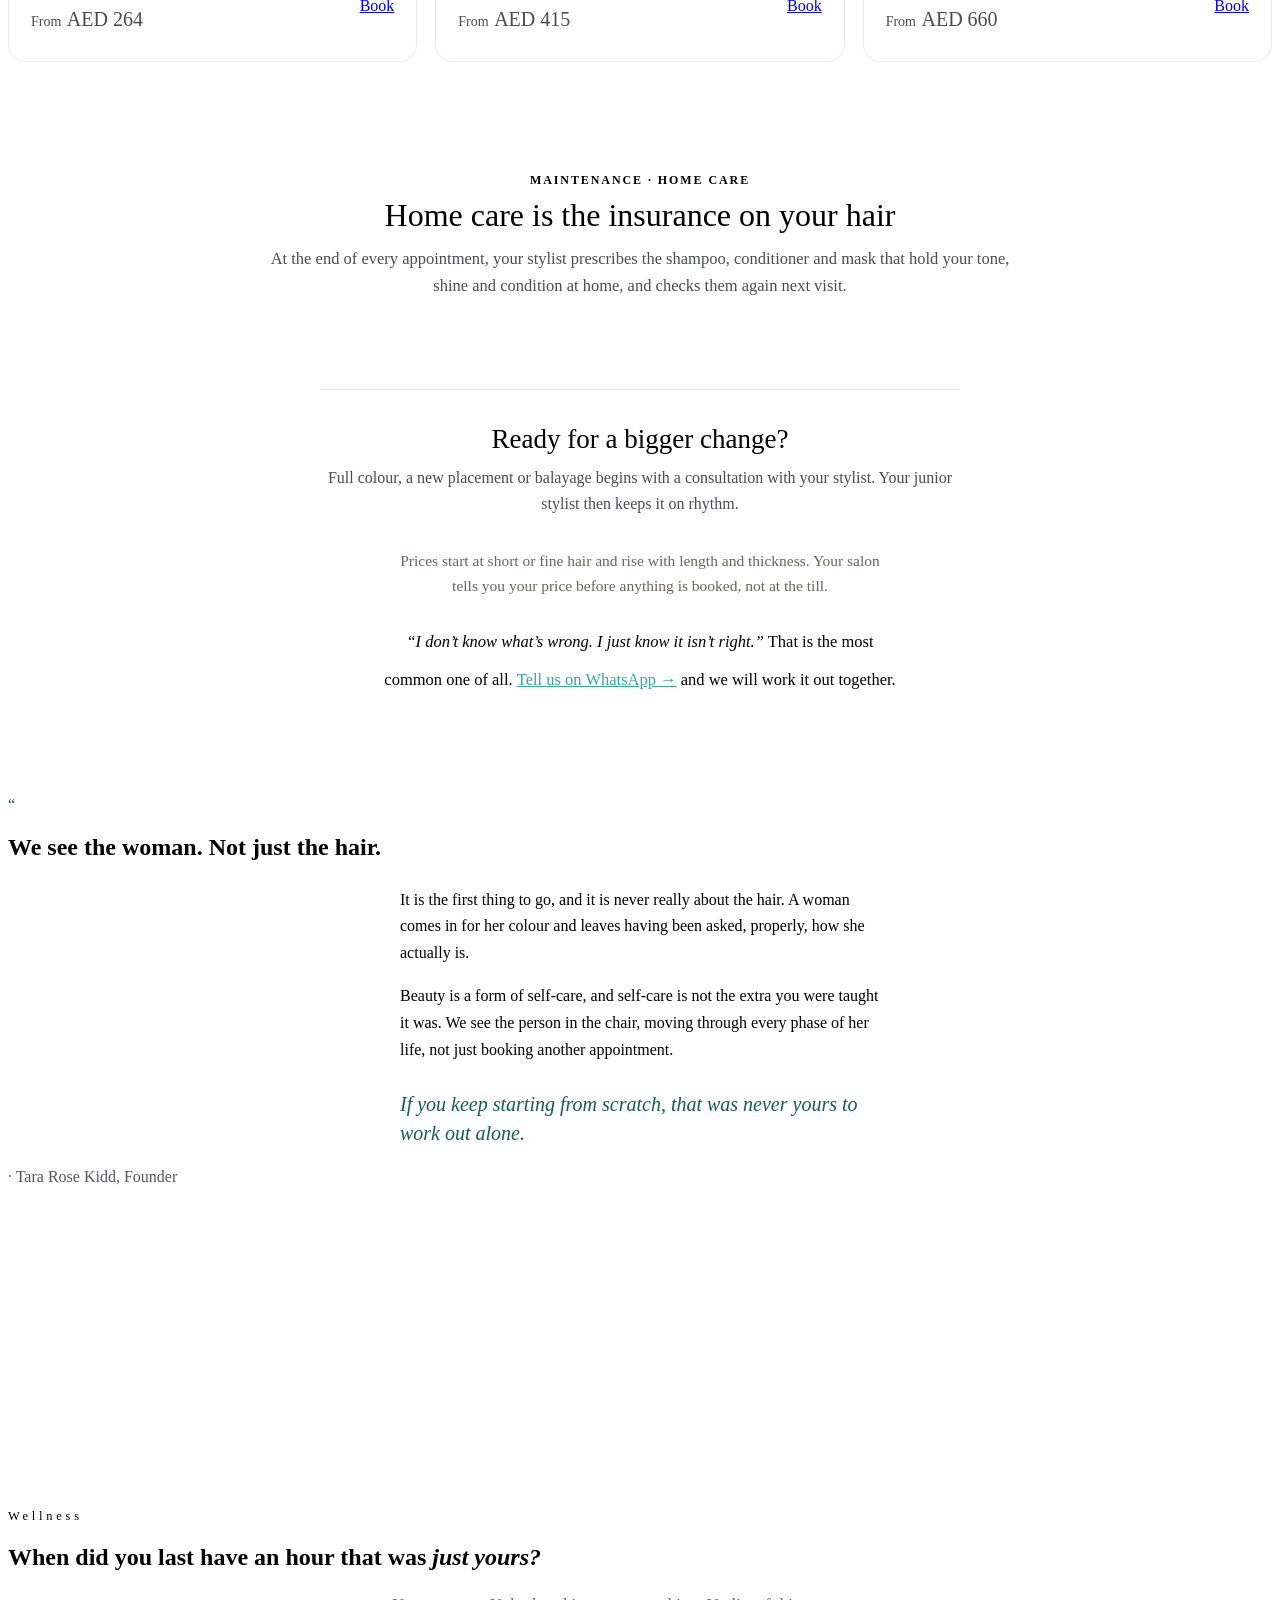
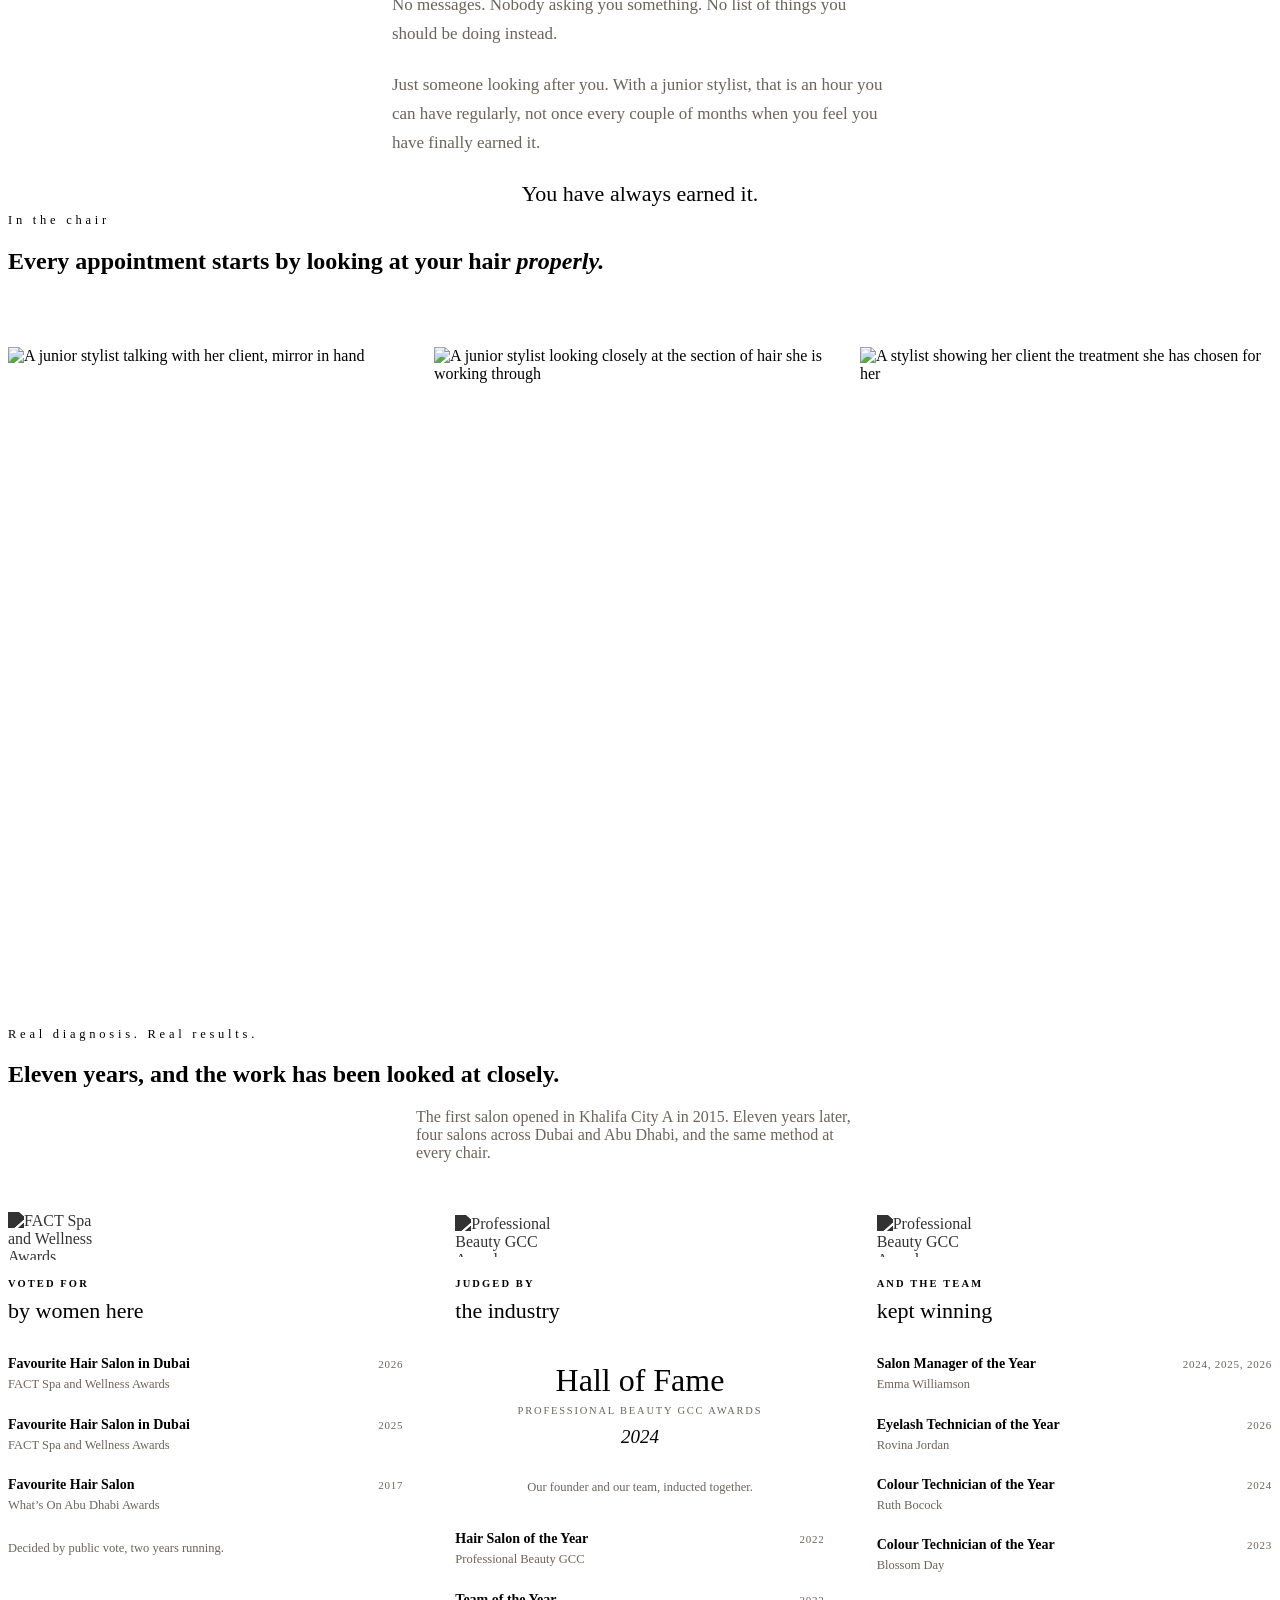
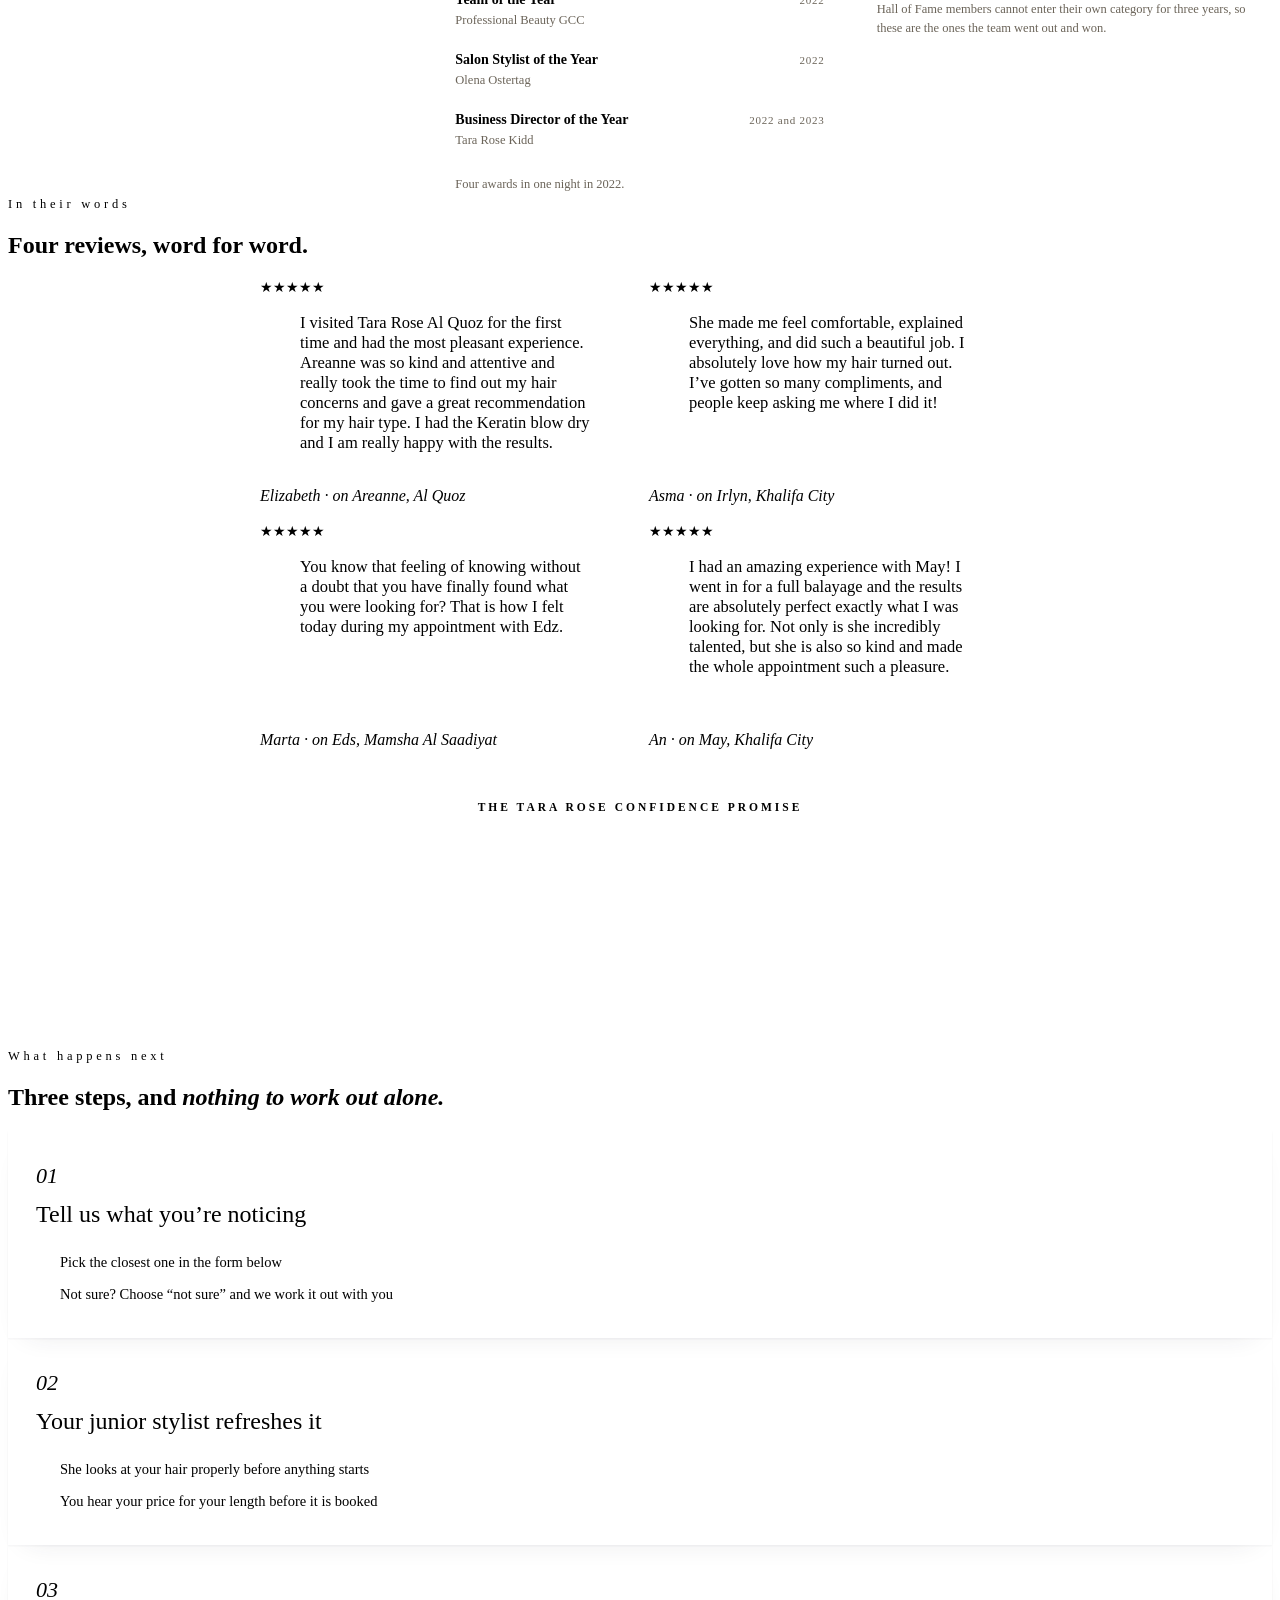
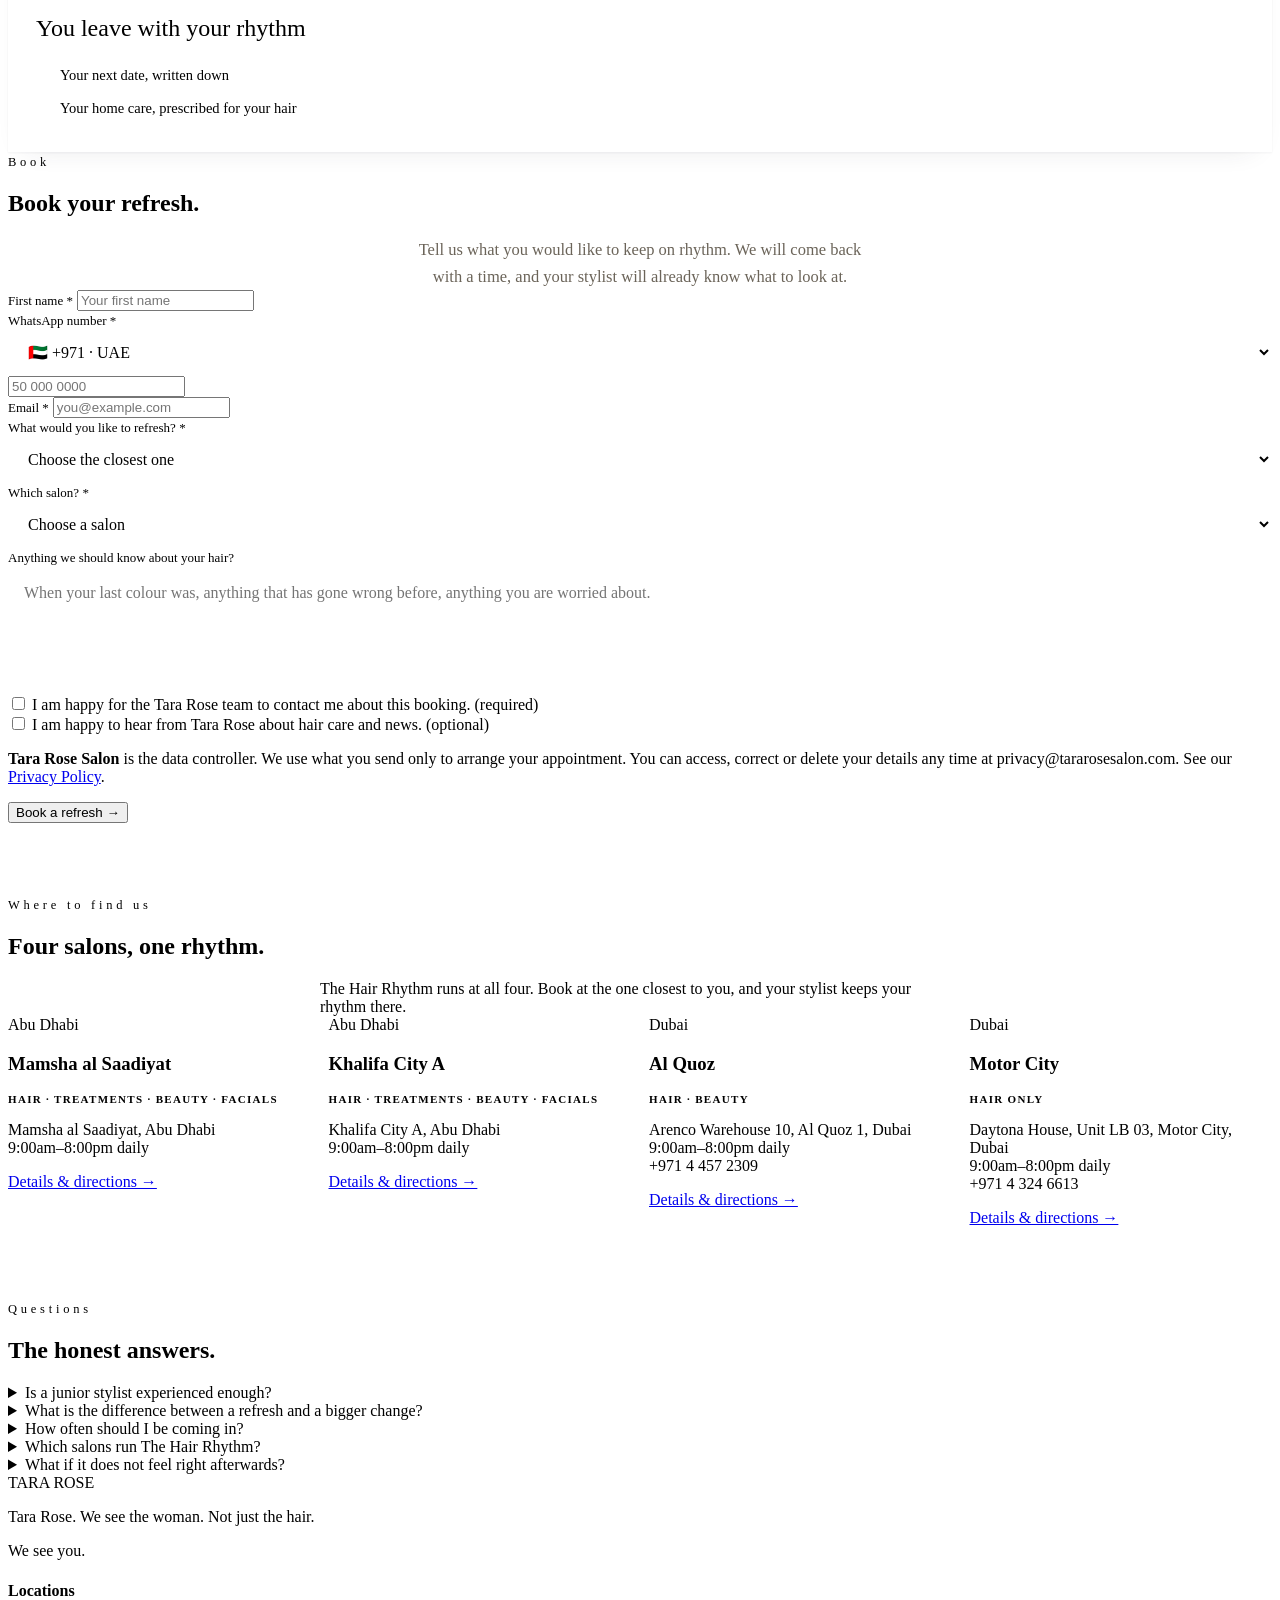
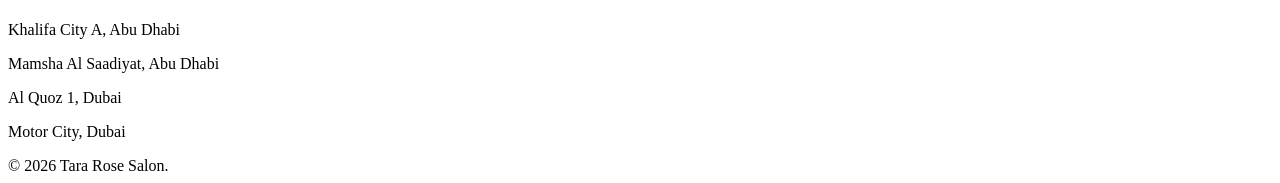
==== commit 637b699e: "Kate's three notes on the live draft land together: the picker hints stay on one line on desktop and" ====
--- a/maintenance-menu/index.html
+++ b/maintenance-menu/index.html
@@ -29,8 +29,8 @@
 .picker a{ display:flex; flex-direction:column; justify-content:space-between; gap:10px; min-height:104px; padding:16px; border:1px solid rgba(0,0,0,.12); border-radius:14px; background:#fff; color:var(--ink); text-decoration:none; transition:border-color .15s, transform .15s; }
 .picker a:hover,.picker a:focus-visible{ border-color:var(--accent-text); transform:translateY(-2px); }
 .picker b{ font-family:var(--fd); font-weight:500; font-size:17.5px; line-height:1.3; }
-.picker span{ font-size:12.5px; font-weight:600; letter-spacing:.06em; text-transform:uppercase; color:var(--accent-text); }
-.picker span::after{ content:" →"; }
+.picker span{ font-size:12px; font-weight:600; letter-spacing:.04em; text-transform:uppercase; color:var(--accent-text); }
+.picker span::after{ content:" →"; }
 .how{ list-style:none; display:flex; justify-content:center; flex-wrap:wrap; gap:10px 28px; margin:30px auto 0; padding:0; font-size:15px; font-weight:400; color:var(--ink); }
 .how li{ display:flex; align-items:center; gap:10px; }
 .how b{ display:inline-grid; place-items:center; width:28px; height:28px; border-radius:50%; background:var(--accent-text); color:#fff; font-size:13px; font-weight:600; }
@@ -54,7 +54,7 @@
 .rcard__price b{ font-family:var(--fd); font-weight:500; font-size:20px; color:var(--ink); margin-left:2px; }
 .rcard__foot .pill{ min-height:44px; }
 .rgroup--home .rgroup__head{ background:var(--stone-soft); border-radius:18px; padding:30px 26px; max-width:760px; }
-@media (max-width:900px){ .picker{ grid-template-columns:repeat(2,minmax(0,1fr)); } }
+@media (max-width:900px){ .picker{ grid-template-columns:repeat(2,minmax(0,1fr)); } .picker span{ display:block; min-height:40px; } }
 @media (max-width:420px){ .picker b{ font-size:16px; } .picker a{ min-height:96px; padding:14px; } }
 .door .tbc{ font-family:var(--fb); font-size:14px; font-style:italic; color:var(--ink-soft); }
 .loop{ display:grid; grid-template-columns:repeat(4,minmax(0,1fr)); gap:14px; max-width:880px; margin:34px auto 0; }
@@ -66,6 +66,121 @@
 .bigger{ max-width:640px; margin:60px auto 0; text-align:center; border-top:1px solid rgba(0,0,0,.1); padding-top:34px; }
 .bigger h3{ font-family:var(--fd); font-size:clamp(22px,2.8vw,27px); font-weight:500; margin:0 0 10px; }
 .bigger p{ font-size:16px; font-weight:400; line-height:1.65; color:#4A4B53; margin:0; }
+:root{ --ink-soft:#6B6459; }
+/* Brand components, carried from the Wellness Voucher page so the two read as one family. */
+.belief--lift{ background:var(--sand); border-top:1px solid var(--hair); border-bottom:1px solid var(--hair); padding:74px 0; }
+.belief--lift h2{ color:var(--ink); }
+.belief--lift .q{ color:#155D4E; }
+.belief--lift p[style*="var(--accent)"]{ color:#155D4E !important; }
+.attr--lift{ color:#56565E !important; }
+@media (max-width:600px){
+.belief--lift{ padding:56px 0 }
+}
+.grid-4{ display:grid; grid-template-columns:repeat(4,minmax(0,1fr)); gap:18px; }
+@media (max-width:1080px){
+.grid-4{ grid-template-columns:repeat(2,minmax(0,1fr)); }
+}
+@media (max-width:560px){
+.grid-4{ grid-template-columns:1fr; }
+}
+.inc{ background:var(--stone-soft); border-radius:var(--r-md); padding:32px 28px; box-shadow:0 1px 2px rgba(45,46,55,.05),0 12px 28px -20px rgba(45,46,55,.16); }
+.inc .plabel{ font-family:var(--fd); font-style:italic; font-size:22px; color:var(--accent-text); margin-bottom:12px; display:block; }
+.inc h3{ font-family:var(--fd); font-weight:500; font-size:24px; line-height:1.1; }
+.inc ul{ list-style:none; margin:20px 0 0; padding:0; display:grid; gap:11px; }
+.inc li{ display:flex; gap:11px; align-items:flex-start; font-family:var(--fb); font-size:14.5px; font-weight:300; line-height:1.5; color:var(--ink); }
+.inc li .tk{ flex:0 0 13px; width:13px; height:2px; background:var(--accent-deep); margin-top:10px; }
+.press-strip .press-row{ display:flex; flex-wrap:wrap; justify-content:center; align-items:stretch; gap:0; max-width:1140px; margin:0 auto; }
+.press-strip .press-row a{
+  display:flex; flex-direction:column; align-items:center; justify-content:flex-start; gap:9px;
+  padding:4px 26px; text-decoration:none; border-left:1px solid var(--hair);
+  transition:color .3s var(--ease);
+}
+.press-strip .press-row a::before{ content:none }
+.press-logo-box{ height:50px; display:flex; align-items:center; justify-content:center }
+.press-strip .press-row a:first-child{ border-left:0 }
+.press-logo{
+  display:block; width:auto; filter:brightness(0) saturate(100%); opacity:.9;
+  transition:opacity .3s var(--ease), transform .3s var(--ease);
+  image-rendering:-webkit-optimize-contrast;
+}
+.press-logo--cosmo{ height:24px }
+.press-logo--hb{ height:33px }
+.press-logo--pb{ height:46px }
+.press-logo--ent{ height:38px }
+.press-logo--bw{ height:41px }
+.press-strip .press-row a:hover .press-logo{ opacity:1; transform:translateY(-2px) }
+.press-sub{
+  font-family:var(--fb); font-size:10px; font-weight:500; letter-spacing:.15em;
+  text-transform:uppercase; color:var(--ink-soft); white-space:nowrap;
+}
+.press-strip .press-row a:hover .press-sub{ color:var(--ink) }
+@media(max-width:820px){
+.press-strip .press-row a{ padding:12px 16px; border-left:0 }
+.press-sub{ font-size:9.5px; letter-spacing:.12em }
+.press-logo-box{ height:42px }
+.press-logo--cosmo{ height:19px }
+.press-logo--hb{ height:27px }
+.press-logo--pb{ height:37px }
+.press-logo--ent{ height:30px }
+.press-logo--bw{ height:33px }
+}
+.awards{ display:grid; grid-template-columns:repeat(3,minmax(0,1fr)); gap:0; margin:42px 0 0; }
+.award-col{ padding:6px 26px 0; border-left:1px solid var(--hair); }
+.award-col:first-child{ border-left:0; padding-left:0 }
+.award-col:last-child{ padding-right:0 }
+.award-col--hero{ position:relative }
+.award-mark{ display:flex; align-items:center; height:52px; margin:0 0 16px }
+.award-mark img{ height:48px; width:auto; display:block; filter:brightness(0) saturate(100%); opacity:.8 }
+.award-mark--pb img{ height:42px }
+@media(max-width:940px){
+.award-mark{ justify-content:flex-start }
+}
+.award-col__head{ margin:0 0 20px; font-family:var(--fd); font-weight:400; font-size:22px; line-height:1.2; color:var(--ink) }
+.award-col__kind{ display:block; font-family:var(--fb); font-size:10.5px; font-weight:600; letter-spacing:.2em; text-transform:uppercase; color:var(--accent-text); margin-bottom:7px }
+.award-list{ list-style:none; margin:0; padding:0 }
+.award-list li{
+  display:grid; grid-template-columns:1fr auto; align-items:baseline; column-gap:14px;
+  padding:11px 0; border-bottom:1px solid var(--hair);
+}
+.award-list li:first-child{ border-top:1px solid var(--hair) }
+.award-list b{ grid-column:1; font-family:var(--fb); font-size:14px; font-weight:600; line-height:1.35; color:var(--ink) }
+.award-list span{ grid-column:1; font-family:var(--fb); font-size:12.5px; font-weight:300; line-height:1.4; color:var(--ink-soft); margin-top:2px }
+.award-list em{ grid-column:2; grid-row:1 / span 2; font-family:var(--fb); font-style:normal; font-size:11px; font-weight:500; letter-spacing:.07em; color:var(--ink-soft); text-align:right; text-wrap:balance }
+.award-hof{ margin:0 0 4px; padding:20px 22px; border-radius:var(--r-md); background:var(--paper); border:1px solid var(--accent-deep); text-align:center }
+.award-hof b{ display:block; font-family:var(--fd); font-weight:400; font-size:clamp(26px,2.6vw,32px); line-height:1.05; color:var(--ink) }
+.award-hof span{ display:block; margin-top:7px; font-family:var(--fb); font-size:10.5px; font-weight:500; letter-spacing:.17em; text-transform:uppercase; color:var(--ink-soft) }
+.award-hof em{ display:block; margin-top:10px; font-family:var(--fd); font-style:italic; font-size:19px; color:var(--accent-text) }
+.award-col__note{ margin:14px 0 0; font-family:var(--fb); font-size:12.5px; font-weight:300; line-height:1.55; color:var(--ink-soft) }
+.award-col__note--hof{ margin:10px 0 22px; text-align:center }
+@media(max-width:940px){
+.awards{ grid-template-columns:1fr; gap:38px }
+.award-col{ border-left:0; padding:0 }
+.award-col--hero{ order:-1 }
+}
+.rev-note{ max-width:62ch; margin:0 auto 26px; text-align:center; font-family:var(--fb); font-size:14px; font-weight:300; line-height:1.6; color:var(--ink-soft) }
+@media (max-width:760px){
+.loc .go, a.go{ min-height:44px; display:inline-flex; align-items:center }
+.press-sub{ font-size:10px !important; letter-spacing:.12em }
+}
+.inc.exit{ position:relative; border-top:2px solid var(--accent-deep); overflow:hidden; transition:transform .3s var(--ease), border-color .3s var(--ease), box-shadow .3s var(--ease) }
+.inc.exit:hover{ transform:translateY(-2px); border-top-color:var(--accent-text); box-shadow:0 1px 2px rgba(45,46,55,.05), 0 20px 40px -26px rgba(45,46,55,.3) }
+.inc.exit .plabel{ color:var(--accent-text); font-family:var(--fd); font-style:italic; font-size:22px; letter-spacing:0 }
+.inc.exit h3{ margin-top:6px }
+.loc-tags{display:block;margin:4px 0 8px;font-family:var(--fb);font-size:11px;font-weight:600;letter-spacing:.12em;text-transform:uppercase;color:var(--accent-text)}
+
+/* Price-by-length dropdown on each card. */
+.rcard .bands{ margin:0 0 4px; }
+.rcard .bands > summary{ font-weight:600; color:var(--accent-text); }
+.rcard__one{ margin:0 0 6px; font-size:14px; color:var(--ink-soft); }
+.ltable-wrap{ overflow-x:auto; margin:4px 0 6px; }
+.ltable{ width:100%; border-collapse:collapse; font-size:13.5px; font-variant-numeric:tabular-nums; }
+.ltable th{ font-size:10.5px; font-weight:600; letter-spacing:.08em; text-transform:uppercase; color:var(--ink-soft); text-align:right; padding:6px 4px; }
+.ltable th:first-child,.ltable td:first-child{ text-align:left; }
+.ltable td{ padding:8px 4px; border-top:1px solid var(--hair); text-align:right; color:var(--ink); white-space:nowrap; }
+.ltable td:first-child{ white-space:normal; font-weight:500; }
+.ltable .ses{ text-align:center; }
+@media (max-width:480px){ .ltable{ font-size:12.5px; } .ltable th{ font-size:9.5px; letter-spacing:.03em; padding:6px 3px; } .ltable td{ padding:8px 3px; } }
+.ltable__note{ margin:4px 0 12px; font-size:12.5px; color:var(--ink-soft); }
 </style>
 </head>
 <body>
@@ -101,6 +216,14 @@
   </div>
 </section>
 
+<section class="press-strip"><div class="wrap"><p class="press-eyebrow">As featured in</p><div class="press-row">
+  <a href="https://www.cosmopolitanme.com/beauty/best-dubai-salons-2026" target="_blank" rel="noopener"><span class="press-logo-box"><img width="600" height="106" class="press-logo press-logo--cosmo" src="https://tararose83.github.io/tara-rose-pages/assets/press/cosmopolitan.svg" alt="Cosmopolitan" decoding="async"></span><span class="press-sub">Best Dubai Salons 2026</span></a>
+  <a href="https://www.harpersbazaararabia.com/beauty/best-balayage-salon-in-dubai" target="_blank" rel="noopener"><span class="press-logo-box"><img width="438" height="107" class="press-logo press-logo--hb" src="https://tararose83.github.io/tara-rose-pages/assets/press/harpers-bazaar.svg" alt="Harper&rsquo;s Bazaar" decoding="async"></span><span class="press-sub">Arabia, 2024</span></a>
+  <a href="https://professionalbeauty.me/professional-beauty-gcc-awards-hall-of-fame1" target="_blank" rel="noopener"><span class="press-logo-box"><img width="313" height="109" class="press-logo press-logo--pb" src="https://tararose83.github.io/tara-rose-pages/assets/press/professional-beauty.png" alt="Professional Beauty" decoding="async"></span><span class="press-sub">GCC Hall of Fame, 2024</span></a>
+  <a href="https://www.entrepreneur.com/en-ae/starting-a-business/turning-your-creative-talent-into-a-successful-business/454020" target="_blank" rel="noopener"><span class="press-logo-box"><img width="787" height="203" class="press-logo press-logo--ent" src="https://tararose83.github.io/tara-rose-pages/assets/press/entrepreneur.svg" alt="Entrepreneur Middle East" decoding="async"></span><span class="press-sub">By Tara</span></a>
+  <a href="https://beautyworld-dubai.ae.messefrankfurt.com/dubai/en/press/press-releases/all/20241025.html" target="_blank" rel="noopener"><span class="press-logo-box"><img width="115" height="35" class="press-logo press-logo--bw" src="https://tararose83.github.io/tara-rose-pages/assets/press/beautyworld.svg" alt="Beautyworld Middle East" decoding="async"></span><span class="press-sub">Speaker</span></a>
+</div><p class="press-quote">&ldquo;A salon could be a place where a woman walks out feeling genuinely seen, not just groomed.&rdquo;<span>Tara Rose Kidd &middot; in Bizpreneur Middle East, August 2026</span></p></div></section>
+
 <section class="dark" id="rhythm">
   <div class="wrap">
     <div class="sec-head center">
@@ -147,12 +270,6 @@
       <a role="listitem" href="#blowdries"><b>I just want to feel polished</b><span>Blow-dries</span></a>
     </div>
 
-    <ol class="how">
-      <li><b>1</b><span>Tell us what you&rsquo;re noticing</span></li>
-      <li><b>2</b><span>Your junior stylist refreshes it</span></li>
-      <li><b>3</b><span>You leave with your next date and your home care</span></li>
-    </ol>
-
     <!-- COLOUR -->
     <div class="rgroup" id="colour">
       <div class="rgroup__head">
@@ -169,6 +286,7 @@
             <dt>What we do</dt><dd>Root colour matched to your base, then a blow-dry.</dd>
             <dt>Best time</dt><dd>Week six to eight.</dd>
           </dl>
+          <details class="bands"><summary>Price by hair length</summary><ul><li><span>Short / Fine</span><b>AED 305</b></li><li><span>Medium</span><b>AED 330</b></li><li><span>Long / Thick</span><b>AED 370</b></li><li><span>Extra Long</span><b>AED 465</b></li></ul></details>
           <div class="rcard__foot"><span class="rcard__price">From <b>AED 305</b></span><a class="pill pill--accent" href="#book" data-svc="root">Book</a></div>
         </article>
         <article class="rcard" id="brighten">
@@ -179,6 +297,7 @@
             <dt>What we do</dt><dd>Partial foils where the grow-out shows first, then a blow-dry.</dd>
             <dt>Best time</dt><dd>Between full highlight or balayage visits.</dd>
           </dl>
+          <details class="bands"><summary>Price by hair length</summary><ul><li><span>Short / Fine</span><b>AED 365</b></li><li><span>Medium</span><b>AED 390</b></li><li><span>Long / Thick</span><b>AED 420</b></li><li><span>Extra Long</span><b>AED 520</b></li></ul></details>
           <div class="rcard__foot"><span class="rcard__price">From <b>AED 365</b></span><a class="pill pill--accent" href="#book" data-svc="foils">Book</a></div>
         </article>
         <article class="rcard" id="faceframe">
@@ -199,6 +318,7 @@
             <dt>What we do</dt><dd>Toner matched to your colour, then a blow-dry.</dd>
             <dt>Best time</dt><dd>Week four to five after colour.</dd>
           </dl>
+          <details class="bands"><summary>Price by hair length</summary><ul><li><span>Short / Fine</span><b>AED 200</b></li><li><span>Medium</span><b>AED 255</b></li><li><span>Long / Thick</span><b>AED 310</b></li><li><span>Extra Long</span><b>AED 405</b></li></ul></details>
           <div class="rcard__foot"><span class="rcard__price">From <b>AED 200</b></span><a class="pill pill--accent" href="#book" data-svc="toner">Book</a></div>
         </article>
         <article class="rcard" id="gloss">
@@ -209,6 +329,7 @@
             <dt>What we do</dt><dd>A gloss for depth and shine, then a blow-dry.</dd>
             <dt>Best time</dt><dd>Week four to five, before the shine dulls.</dd>
           </dl>
+          <details class="bands"><summary>Price by hair length</summary><ul><li><span>Short / Fine</span><b>AED 165</b></li><li><span>Medium</span><b>AED 220</b></li><li><span>Long / Thick</span><b>AED 270</b></li><li><span>Extra Long</span><b>AED 320</b></li></ul></details>
           <div class="rcard__foot"><span class="rcard__price">From <b>AED 165</b></span><a class="pill pill--accent" href="#book" data-svc="gloss">Book</a></div>
         </article>
       </div>
@@ -230,6 +351,7 @@
             <dt>What we do</dt><dd>A reshape that keeps your frame, cut and finished to leave.</dd>
             <dt>Best time</dt><dd>Every six to eight weeks.</dd>
           </dl>
+          <p class="rcard__one">One price for every length.</p>
           <div class="rcard__foot"><span class="rcard__price">From <b>AED 200</b></span><a class="pill pill--accent" href="#book" data-svc="cut">Book</a></div>
         </article>
       </div>
@@ -251,6 +373,7 @@
             <dt>What we do</dt><dd>The treatment your hair needs, then a blow-dry.</dd>
             <dt>Best time</dt><dd>Monthly, or with any refresh above.</dd>
           </dl>
+          <details class="bands"><summary>Price by hair length</summary><div class="ltable-wrap"><table class="ltable"><thead><tr><th scope="col">Treatment</th><th scope="col">Short</th><th scope="col">Medium</th><th scope="col">Long</th><th scope="col">X-Long</th></tr></thead><tbody><tr><td>Strength</td><td>205</td><td>245</td><td>280</td><td>320</td></tr><tr><td>Colour Longevity</td><td>245</td><td>260</td><td>270</td><td>280</td></tr><tr><td>Hydration &amp; Frizz</td><td>285</td><td>325</td><td>360</td><td>400</td></tr><tr><td>Scalp Health, vegan</td><td>205</td><td>220</td><td>230</td><td>240</td></tr><tr><td>Scalp Health, caviar</td><td>245</td><td>260</td><td>270</td><td>280</td></tr></tbody></table></div><p class="ltable__note">All prices in AED, blow-dry included.</p></details>
           <div class="rcard__foot"><span class="rcard__price">From <b>AED 205</b></span><a class="pill pill--accent" href="#book" data-svc="treatment">Book</a></div>
         </article>
         <article class="rcard" id="courses">
@@ -261,6 +384,7 @@
             <dt>What we do</dt><dd>The same treatment and blow-dry, booked as a plan, one payment.</dd>
             <dt>Best time</dt><dd>Every three weeks.</dd>
           </dl>
+          <details class="bands"><summary>Price by hair length</summary><div class="ltable-wrap"><table class="ltable"><thead><tr><th scope="col">Treatment</th><th scope="col">Visits</th><th scope="col">Short</th><th scope="col">Medium</th><th scope="col">Long</th><th scope="col">X-Long</th></tr></thead><tbody><tr><td>Strength</td><td class="ses">3</td><td>585</td><td>700</td><td>800</td><td>915</td></tr><tr><td>Strength</td><td class="ses">5</td><td>975</td><td>1,165</td><td>1,335</td><td>1,520</td></tr><tr><td>Colour Longevity</td><td class="ses">3</td><td>700</td><td>735</td><td>765</td><td>800</td></tr><tr><td>Hydration &amp; Frizz</td><td class="ses">3</td><td>810</td><td>925</td><td>1,025</td><td>1,140</td></tr><tr><td>Scalp Health, vegan</td><td class="ses">3</td><td>585</td><td>620</td><td>655</td><td>690</td></tr><tr><td>Scalp Health, caviar</td><td class="ses">3</td><td>700</td><td>735</td><td>765</td><td>800</td></tr></tbody></table></div><p class="ltable__note">All prices in AED, blow-dry included.</p></details>
           <div class="rcard__foot"><span class="rcard__price">From <b>AED 585</b></span><a class="pill pill--accent" href="#book" data-svc="course">Book</a></div>
         </article>
       </div>
@@ -280,6 +404,7 @@
           <dl>
             <dt>What we do</dt><dd>Three blow-dries, prepaid, booked as you need them.</dd>
           </dl>
+          <details class="bands"><summary>Price by hair length</summary><ul><li><span>Short / Fine</span><b>AED 264</b></li><li><span>Medium</span><b>AED 300</b></li><li><span>Long / Thick</span><b>AED 336</b></li><li><span>Extra Long</span><b>AED 372</b></li></ul></details>
           <div class="rcard__foot"><span class="rcard__price">From <b>AED 264</b></span><a class="pill pill--accent" href="#book" data-svc="bundle">Book</a></div>
         </article>
         <article class="rcard">
@@ -288,6 +413,7 @@
           <dl>
             <dt>What we do</dt><dd>Five blow-dries, prepaid, for when it becomes the routine.</dd>
           </dl>
+          <details class="bands"><summary>Price by hair length</summary><ul><li><span>Short / Fine</span><b>AED 415</b></li><li><span>Medium</span><b>AED 470</b></li><li><span>Long / Thick</span><b>AED 525</b></li><li><span>Extra Long</span><b>AED 585</b></li></ul></details>
           <div class="rcard__foot"><span class="rcard__price">From <b>AED 415</b></span><a class="pill pill--accent" href="#book" data-svc="bundle">Book</a></div>
         </article>
         <article class="rcard">
@@ -321,6 +447,19 @@
 </section>
 </div>
 
+<section class="belief belief--lift">
+  <div class="wrap">
+    <span class="q">&ldquo;</span>
+    <h2>We see the woman. Not just the hair.</h2>
+    <div style="max-width:60ch;margin:26px auto 0;text-align:left">
+      <p style="font-family:var(--fb);font-size:16px;font-weight:300;line-height:1.68;color:var(--ink)">It is the first thing to go, and it is never really about the hair. A woman comes in for her colour and leaves having been asked, properly, how she actually is.</p>
+      <p style="font-family:var(--fb);font-size:16px;font-weight:300;line-height:1.68;color:var(--ink)">Beauty is a form of self-care, and self-care is not the extra you were taught it was. We see the person in the chair, moving through every phase of her life, not just booking another appointment.</p>
+      <p style="font-family:var(--fd);font-style:italic;font-size:20px;line-height:1.45;color:var(--accent);margin-top:26px">If you keep starting from scratch, that was never yours to work out alone.</p>
+    </div>
+    <span class="attr attr--lift">&middot; Tara Rose Kidd, Founder</span>
+  </div>
+</section>
+
 <section class="dark reframe" id="reframe">
   <div class="wrap">
     <p class="reframe__claim">These are already specialists</p>
@@ -358,7 +497,56 @@
   </div>
 </section>
 
-<section class="press-strip press-strip--dark" id="credibility"><div class="wrap"><p class="press-eyebrow">Eleven years. Four salons across the UAE. &middot; As featured in</p><div class="press-row"><a href="https://www.cosmopolitanme.com/beauty/best-dubai-salons-2026" target="_blank" rel="noopener">Cosmopolitan</a><a href="https://visitabudhabi.ae/en/where-to-go/spa-and-wellness/tara-rose" target="_blank" rel="noopener">Experience Abu Dhabi</a><a href="https://professionalbeauty.co.uk/site/newsdetails/salon-spotlight--tara-rose,-abu-dhabi" target="_blank" rel="noopener">Professional Beauty</a><a href="https://www.goodsalonguide.com/community/news/congratulations-to-tara-rose-salon-abu-dhabi-and-dubai" target="_blank" rel="noopener">Good Salon Guide</a></div></div></section>
+
+<section style="background:var(--paper);">
+  <div class="wrap">
+    <div class="sec-head center">
+      <span class="eyebrow">Real diagnosis. Real results.</span>
+      <h2>Eleven years, and the work has been looked at closely.</h2>
+      <p class="p-lg" style="max-width:56ch;margin:14px auto 0;color:var(--ink-soft)">The first salon opened in Khalifa City A in 2015. Eleven years later, four salons across Dubai and Abu Dhabi, and the same method at every chair.</p>
+    </div>
+    <div class="awards">
+
+      <div class="award-col">
+        <span class="award-mark"><img width="400" height="180" src="https://tararose83.github.io/tara-rose-pages/assets/press/fact.png" alt="FACT Spa and Wellness Awards" loading="lazy" decoding="async"></span>
+        <p class="award-col__head"><span class="award-col__kind">Voted for</span>by women here</p>
+        <ul class="award-list">
+          <li><b>Favourite Hair Salon in Dubai</b><span>FACT Spa and Wellness Awards</span><em>2026</em></li>
+          <li><b>Favourite Hair Salon in Dubai</b><span>FACT Spa and Wellness Awards</span><em>2025</em></li>
+          <li><b>Favourite Hair Salon</b><span>What&rsquo;s On Abu Dhabi Awards</span><em>2017</em></li>
+        </ul>
+        <p class="award-col__note">Decided by public vote, two years running.</p>
+      </div>
+
+      <div class="award-col award-col--hero">
+        <span class="award-mark award-mark--pb"><img width="313" height="109" src="https://tararose83.github.io/tara-rose-pages/assets/press/professional-beauty.png" alt="Professional Beauty GCC Awards" loading="lazy" decoding="async"></span>
+        <p class="award-col__head"><span class="award-col__kind">Judged by</span>the industry</p>
+        <p class="award-hof"><b>Hall of Fame</b><span>Professional Beauty GCC Awards</span><em>2024</em></p>
+        <p class="award-col__note award-col__note--hof">Our founder and our team, inducted together.</p>
+        <ul class="award-list">
+          <li><b>Hair Salon of the Year</b><span>Professional Beauty GCC</span><em>2022</em></li>
+          <li><b>Team of the Year</b><span>Professional Beauty GCC</span><em>2022</em></li>
+          <li><b>Salon Stylist of the Year</b><span>Olena Ostertag</span><em>2022</em></li>
+          <li><b>Business Director of the Year</b><span>Tara Rose Kidd</span><em>2022 and 2023</em></li>
+        </ul>
+        <p class="award-col__note">Four awards in one night in 2022.</p>
+      </div>
+
+      <div class="award-col">
+        <span class="award-mark award-mark--pb"><img width="313" height="109" src="https://tararose83.github.io/tara-rose-pages/assets/press/professional-beauty.png" alt="Professional Beauty GCC Awards" loading="lazy" decoding="async"></span>
+        <p class="award-col__head"><span class="award-col__kind">And the team</span>kept winning</p>
+        <ul class="award-list">
+          <li><b>Salon Manager of the Year</b><span>Emma Williamson</span><em>2024, 2025, 2026</em></li>
+          <li><b>Eyelash Technician of the Year</b><span>Rovina Jordan</span><em>2026</em></li>
+          <li><b>Colour Technician of the Year</b><span>Ruth Bocock</span><em>2024</em></li>
+          <li><b>Colour Technician of the Year</b><span>Blossom Day</span><em>2023</em></li>
+        </ul>
+        <p class="award-col__note">Hall of Fame members cannot enter their own category for three years, so these are the ones the team went out and won.</p>
+      </div>
+
+    </div>
+  </div>
+</section>
 
 <section id="reviews" style="background:var(--stone-soft);">
   <div class="wrap">
@@ -396,6 +584,20 @@
     <p class="promise-band__lbl">The Tara Rose Confidence Promise</p>
     <p class="promise-band__body">If something does not feel right within seven days of any colour or treatment service, come back and we refine it. No questions.</p>
     <p style="max-width:48ch;margin:18px auto 0;font-family:var(--fb);font-size:15px;font-weight:300;line-height:1.66;color:rgba(255,255,255,.72)">We de-risk with care, never with money back. It is not a guarantee and it is not a refund. It is an invitation to come back.</p>
+  </div>
+</section>
+
+<section style="background:var(--cream);">
+  <div class="wrap">
+    <div class="sec-head center">
+      <span class="eyebrow">What happens next</span>
+      <h2>Three steps, and <em>nothing to work out alone.</em></h2>
+    </div>
+    <div class="grid-3">
+      <div class="inc exit"><span class="plabel">01</span><h3>Tell us what you&rsquo;re noticing</h3><ul><li><span class="tk"></span>Pick the closest one in the form below</li><li><span class="tk"></span>Not sure? Choose &ldquo;not sure&rdquo; and we work it out with you</li></ul></div>
+      <div class="inc exit"><span class="plabel">02</span><h3>Your junior stylist refreshes it</h3><ul><li><span class="tk"></span>She looks at your hair properly before anything starts</li><li><span class="tk"></span>You hear your price for your length before it is booked</li></ul></div>
+      <div class="inc exit"><span class="plabel">03</span><h3>You leave with your rhythm</h3><ul><li><span class="tk"></span>Your next date, written down</li><li><span class="tk"></span>Your home care, prescribed for your hair</li></ul></div>
+    </div>
   </div>
 </section>
 
@@ -487,6 +689,46 @@
   </div>
 </section>
 
+<section style="padding:72px 0;background:var(--cream);">
+  <div class="wrap">
+    <div class="sec-head center">
+      <span class="eyebrow">Where to find us</span>
+      <h2>Four salons, one rhythm.</h2>
+      <p class="lede" style="max-width:640px;margin:14px auto 0">The Hair Rhythm runs at all four. Book at the one closest to you, and your stylist keeps your rhythm there.</p>
+    </div>
+    <div class="grid-4">
+      <div class="loc">
+        <span class="city">Abu Dhabi</span>
+        <h3>Mamsha al Saadiyat</h3>
+        <span class="loc-tags">Hair &middot; Treatments &middot; Beauty &middot; Facials</span>
+        <p>Mamsha al Saadiyat, Abu Dhabi<br>9:00am&ndash;8:00pm daily</p>
+        <a class="go" href="https://www.tararosesalon.com/en/ae/contact">Details &amp; directions &rarr;</a>
+      </div>
+      <div class="loc">
+        <span class="city">Abu Dhabi</span>
+        <h3>Khalifa City A</h3>
+        <span class="loc-tags">Hair &middot; Treatments &middot; Beauty &middot; Facials</span>
+        <p>Khalifa City A, Abu Dhabi<br>9:00am&ndash;8:00pm daily</p>
+        <a class="go" href="https://www.tararosesalon.com/en/ae/contact">Details &amp; directions &rarr;</a>
+      </div>
+      <div class="loc">
+        <span class="city">Dubai</span>
+        <h3>Al Quoz</h3>
+        <span class="loc-tags">Hair &middot; Beauty</span>
+        <p>Arenco Warehouse 10, Al Quoz 1, Dubai<br>9:00am&ndash;8:00pm daily<br>+971 4 457 2309</p>
+        <a class="go" href="https://www.tararosesalon.com/en/ae/contact">Details &amp; directions &rarr;</a>
+      </div>
+      <div class="loc">
+        <span class="city">Dubai</span>
+        <h3>Motor City</h3>
+        <span class="loc-tags">Hair only</span>
+        <p>Daytona House, Unit LB 03, Motor City, Dubai<br>9:00am&ndash;8:00pm daily<br>+971 4 324 6613</p>
+        <a class="go" href="https://www.tararosesalon.com/en/ae/contact">Details &amp; directions &rarr;</a>
+      </div>
+    </div>
+  </div>
+</section>
+
 <section class="faq faq--light" id="faq" style="background:var(--cream);">
   <div class="wrap">
     <div class="sec-head center">
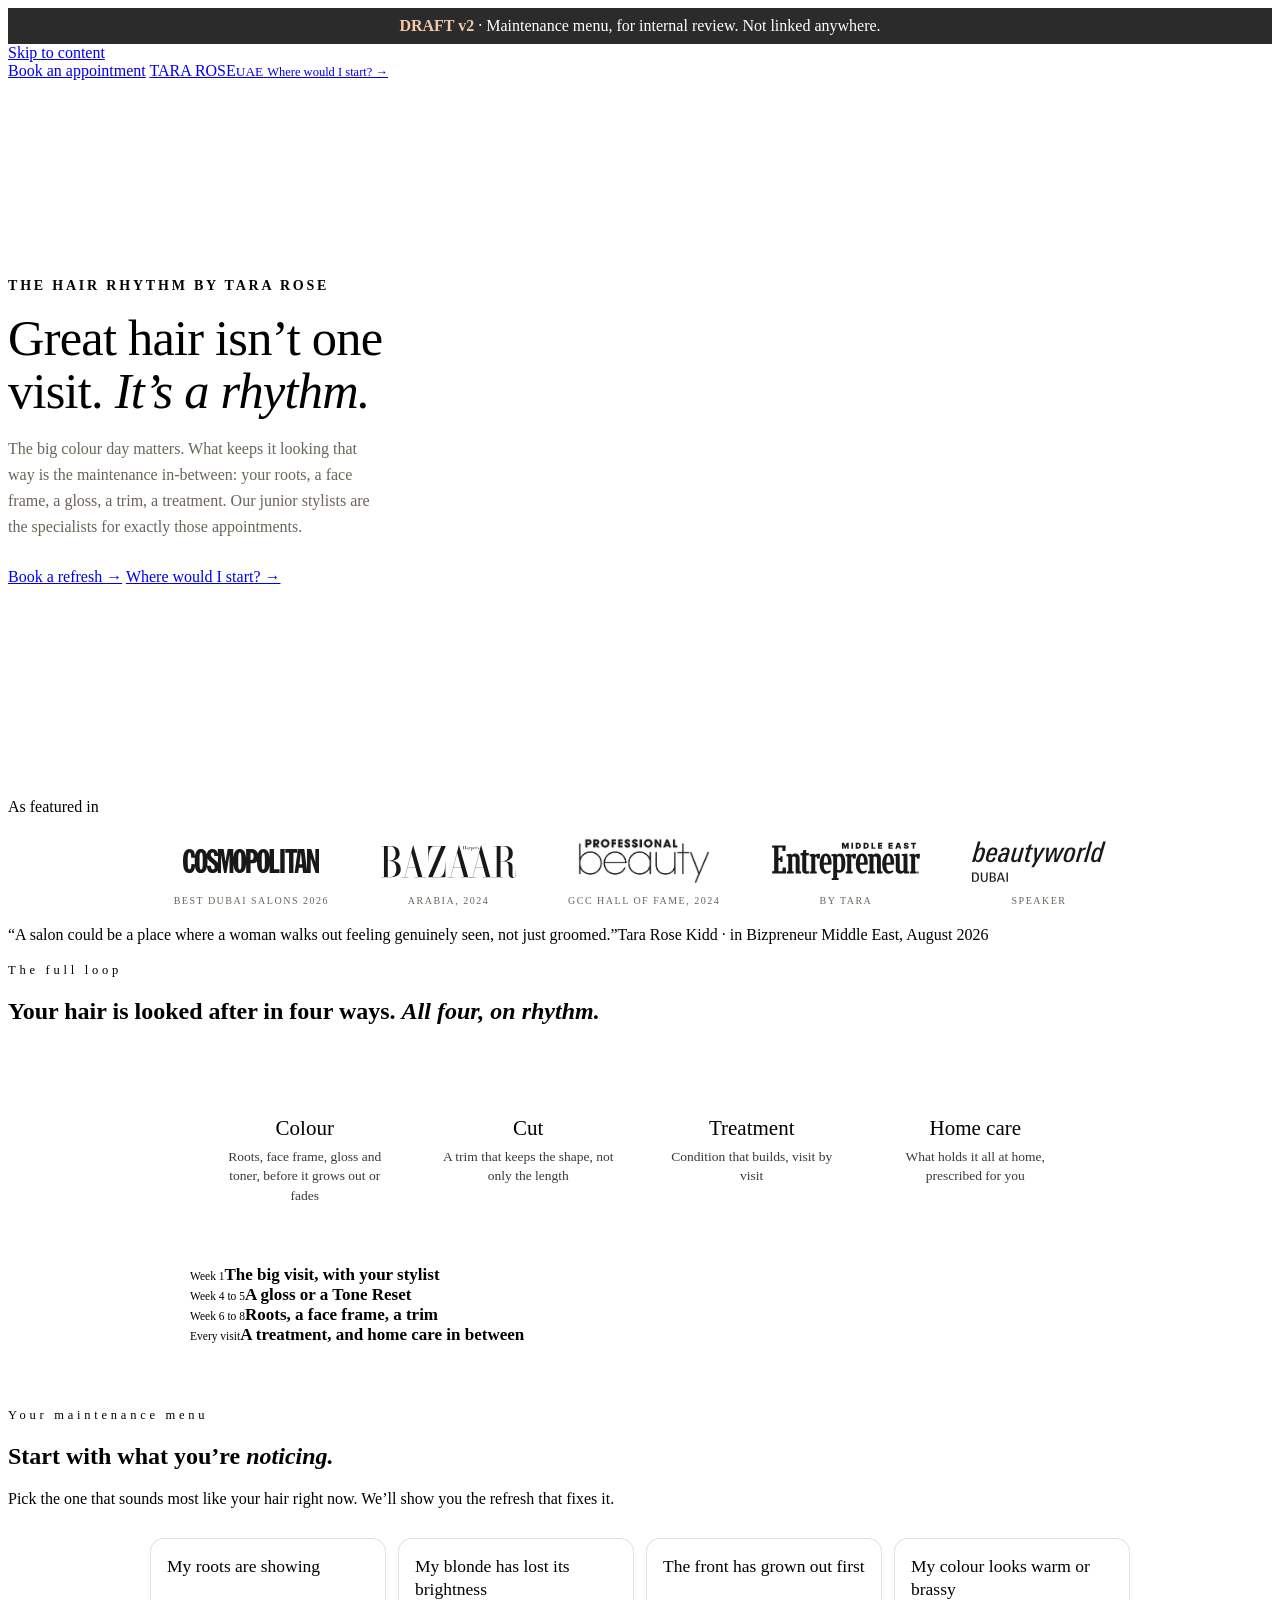
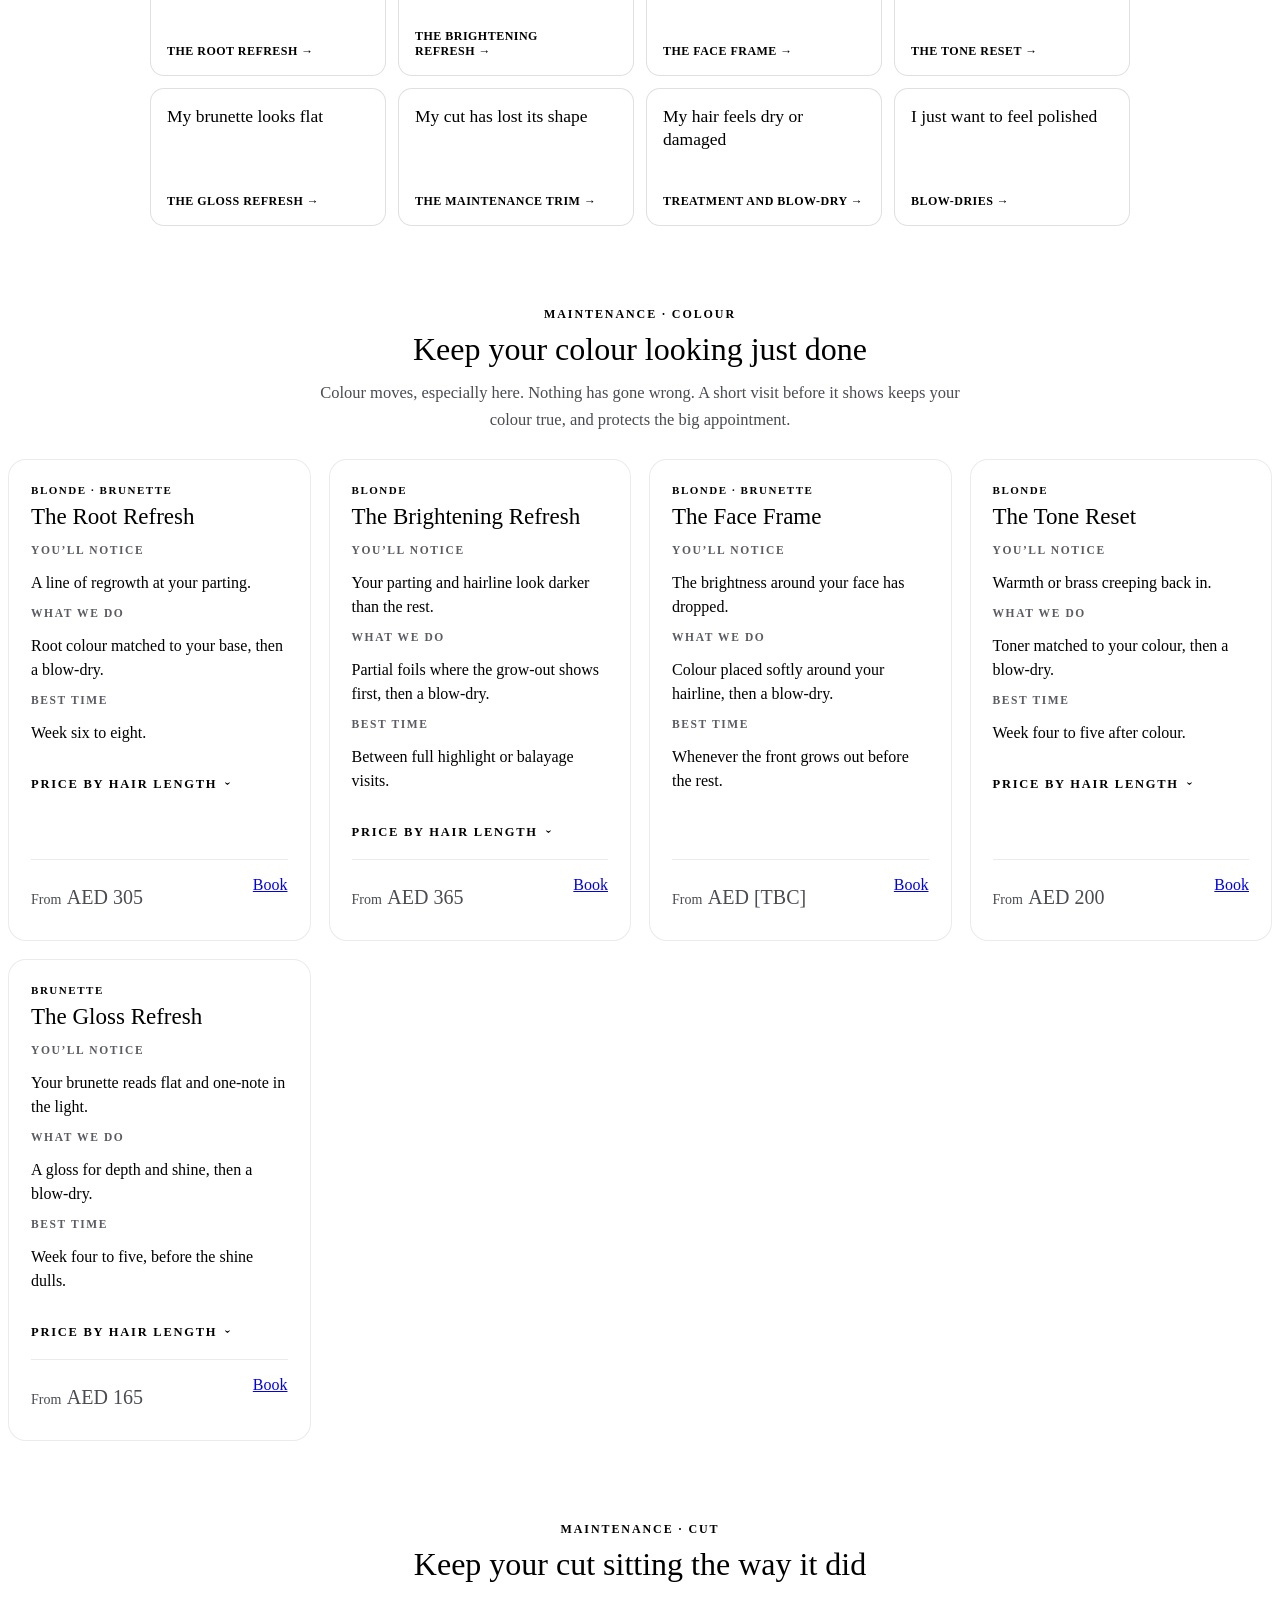
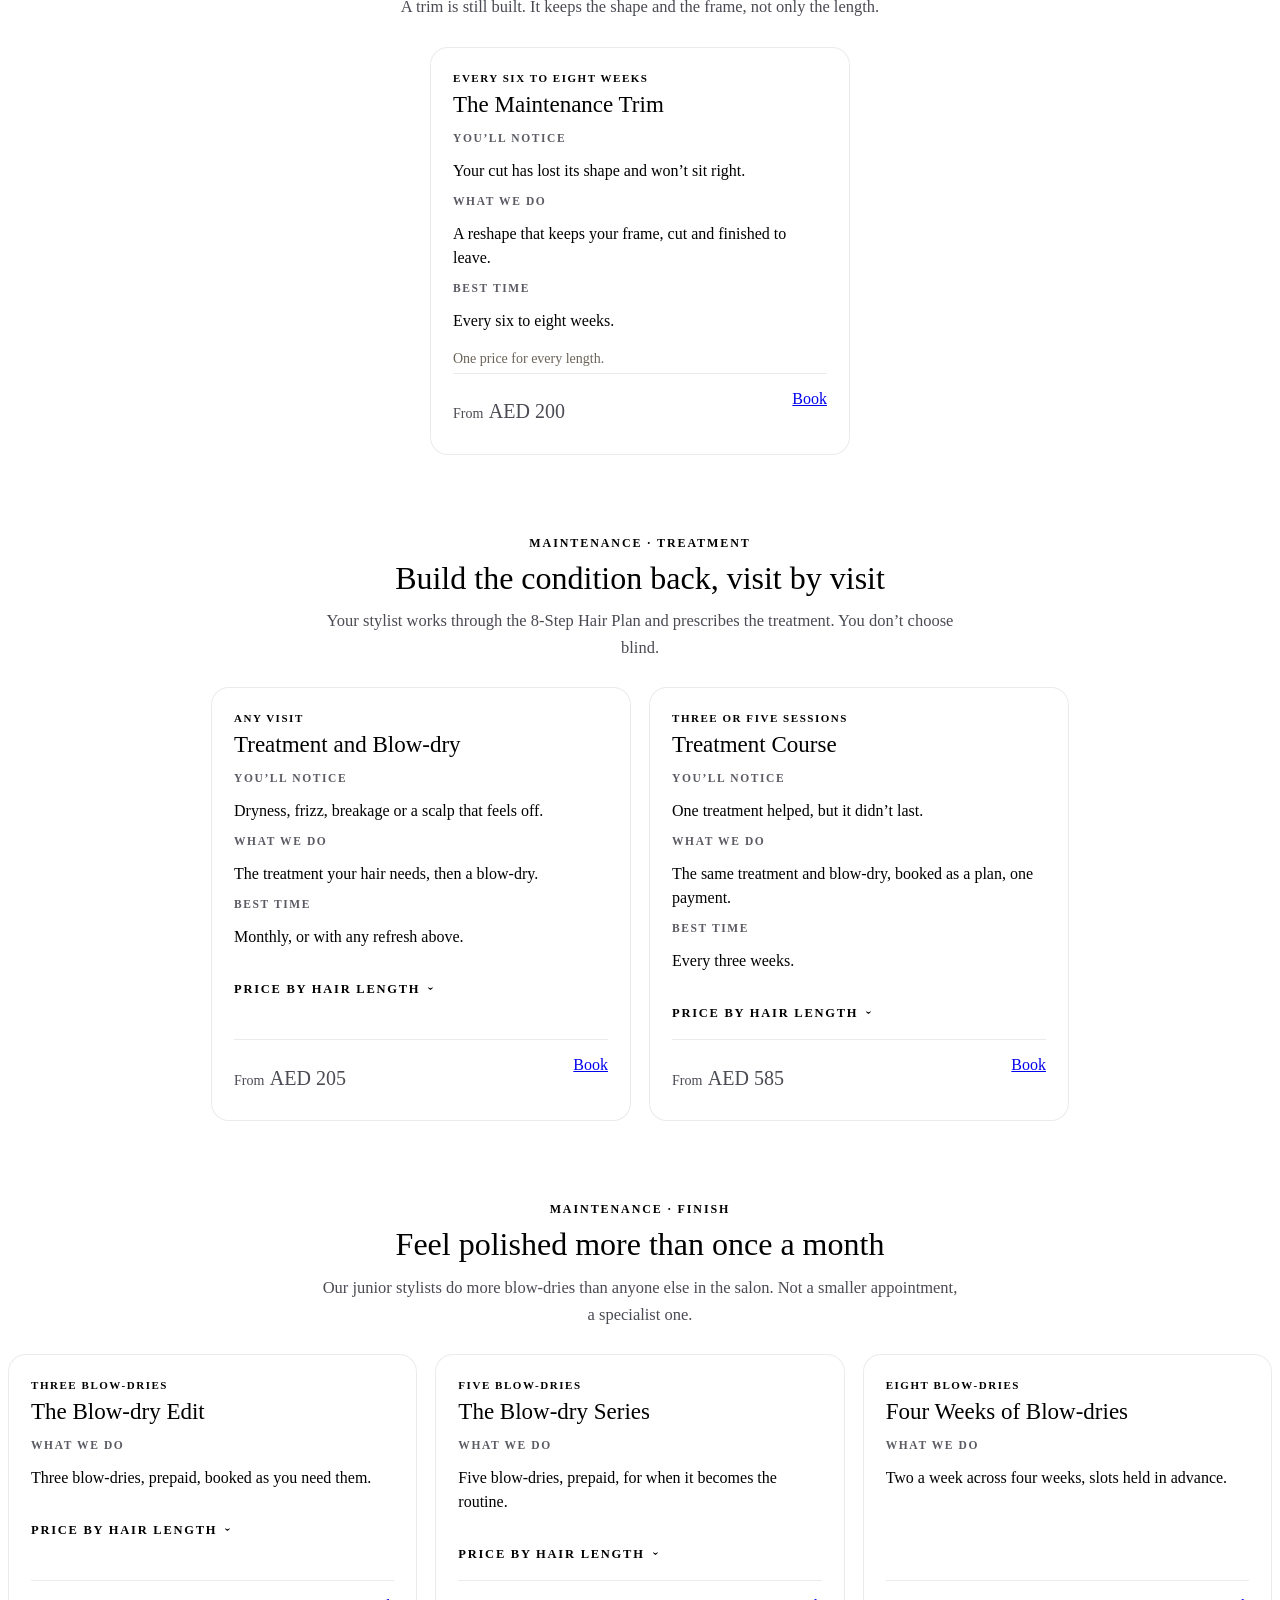
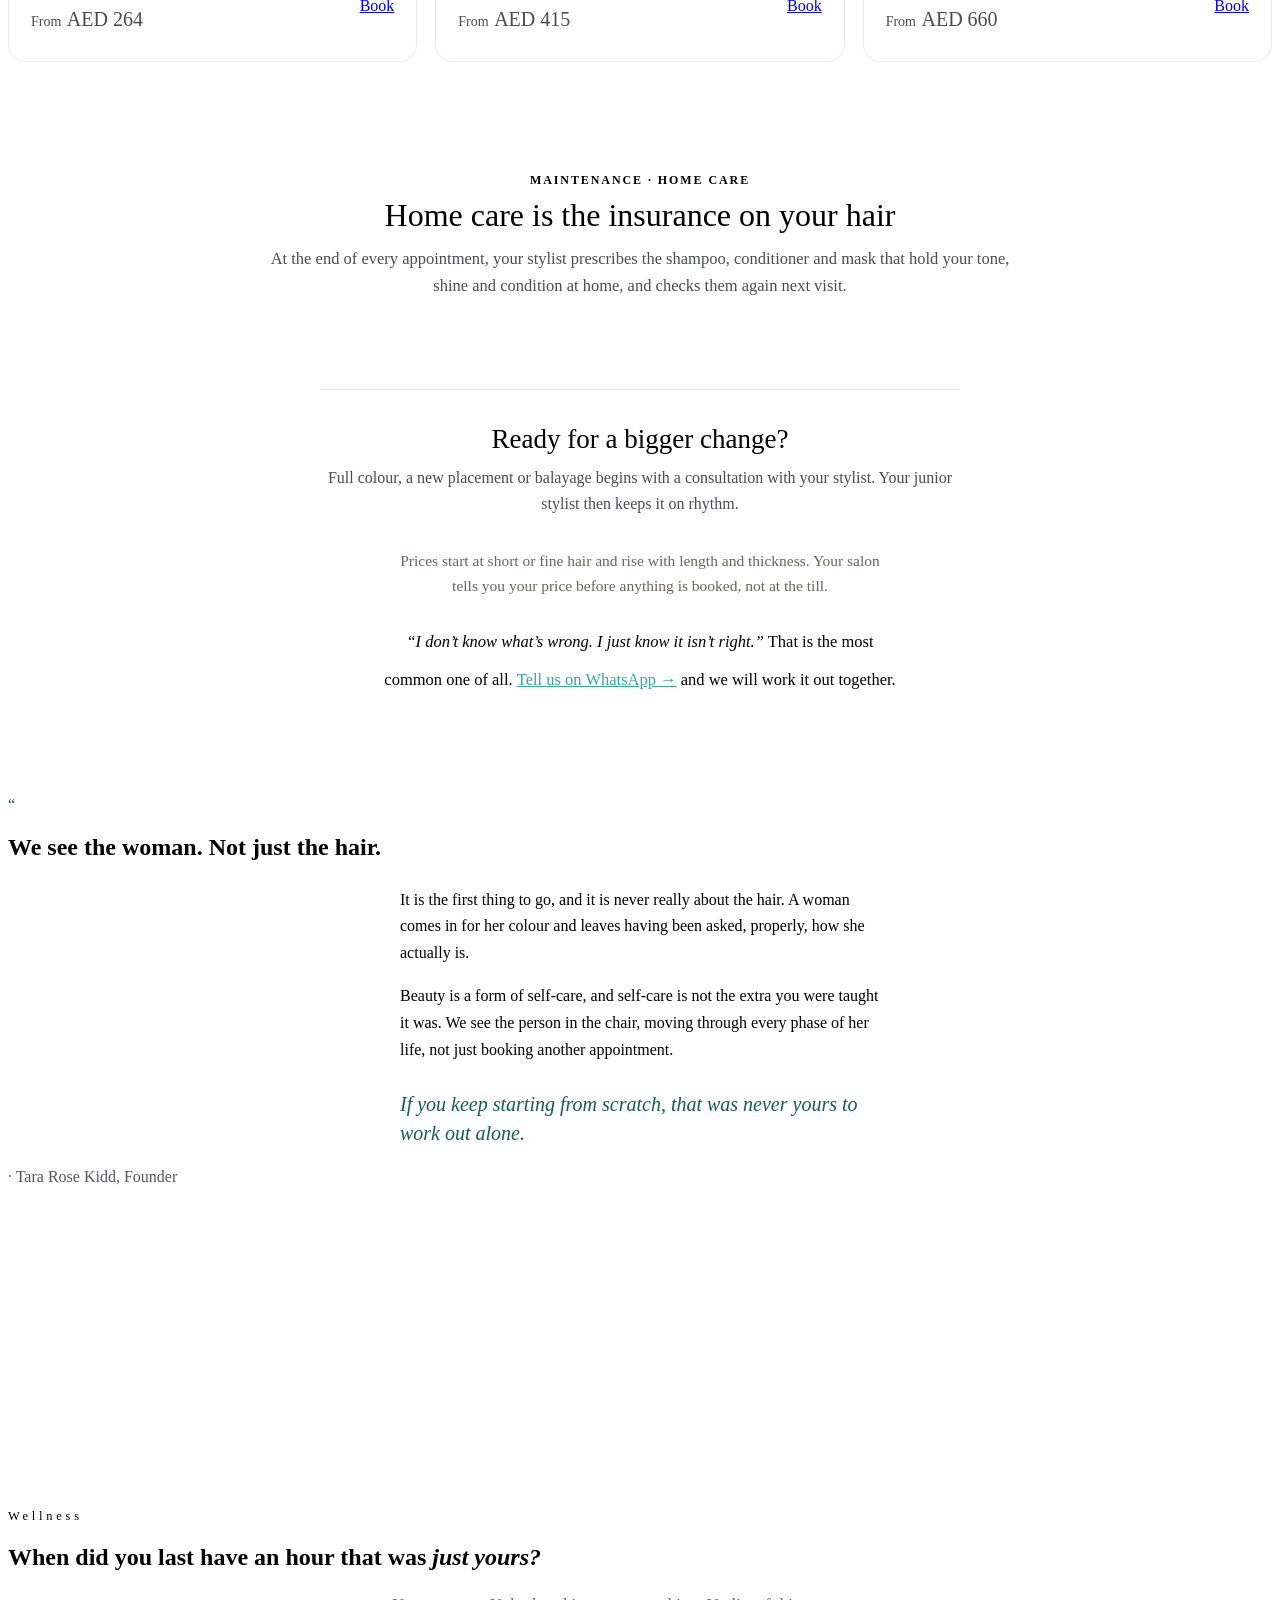
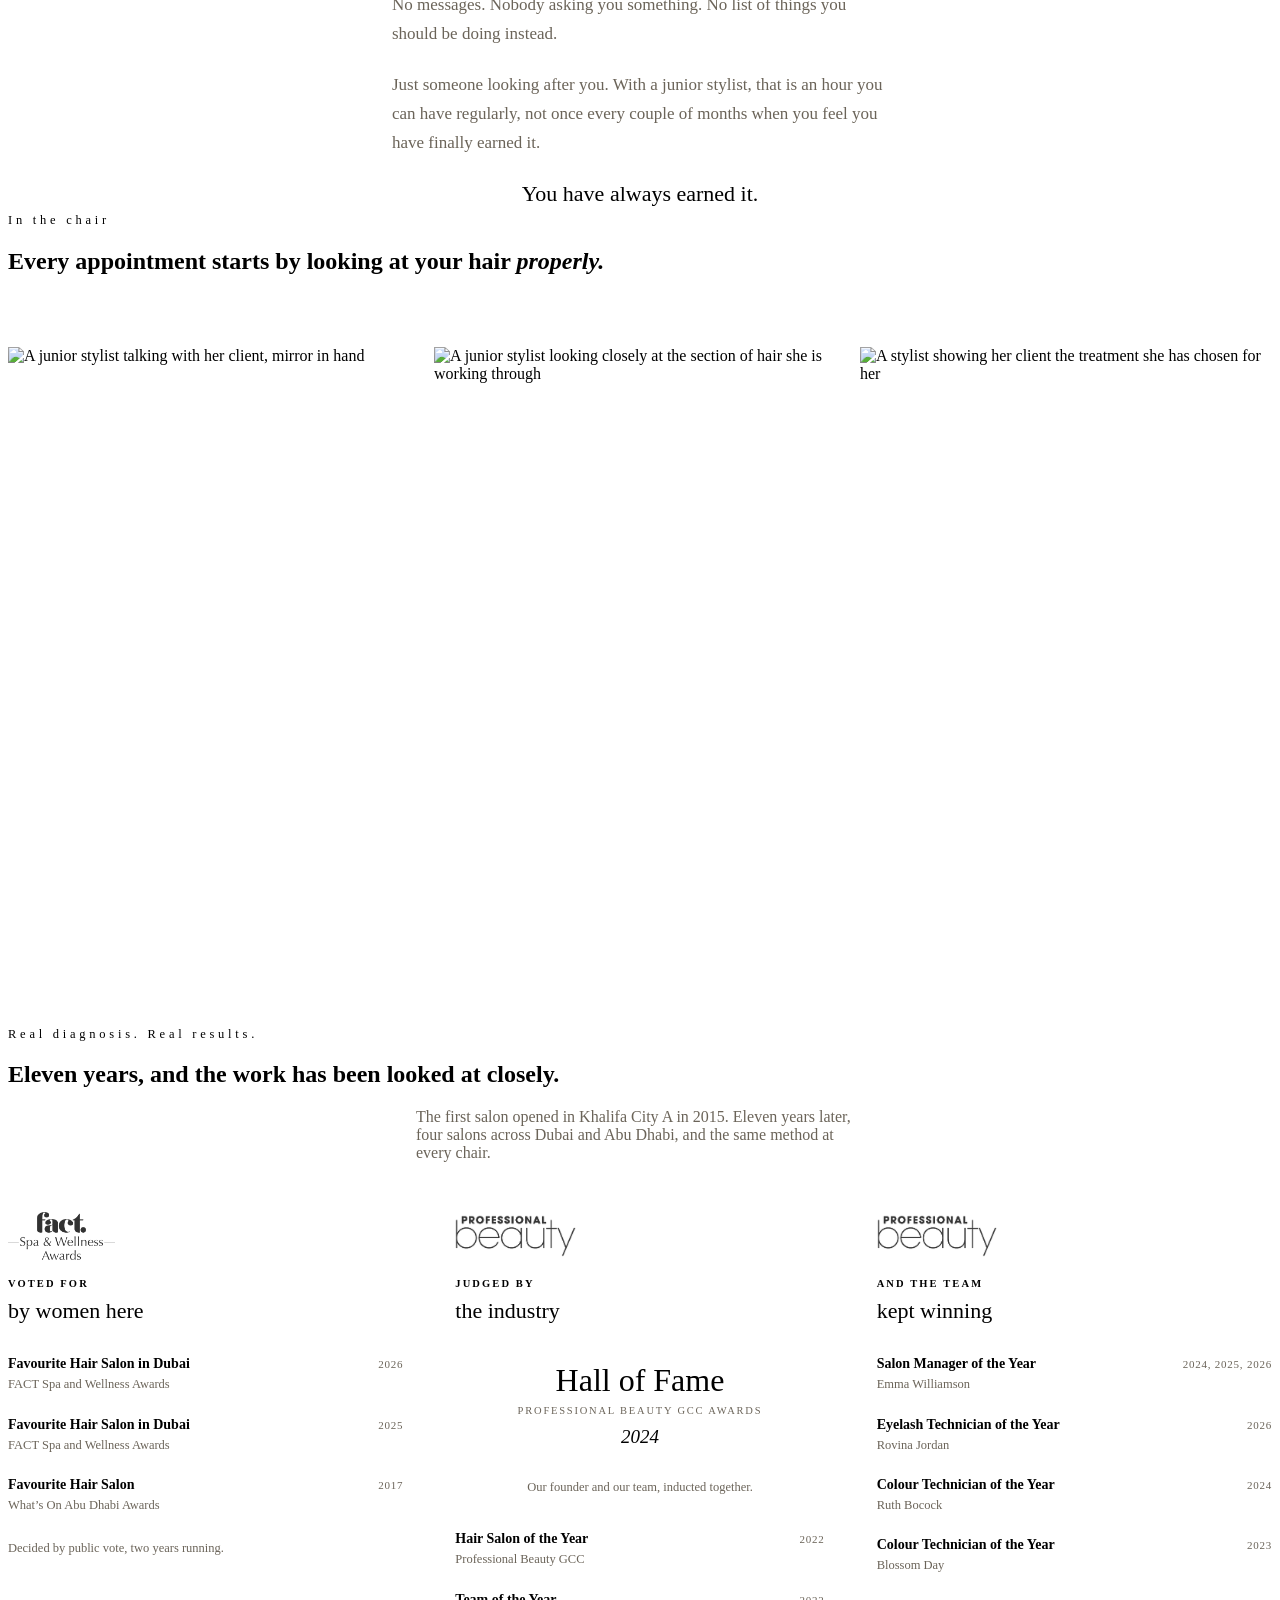
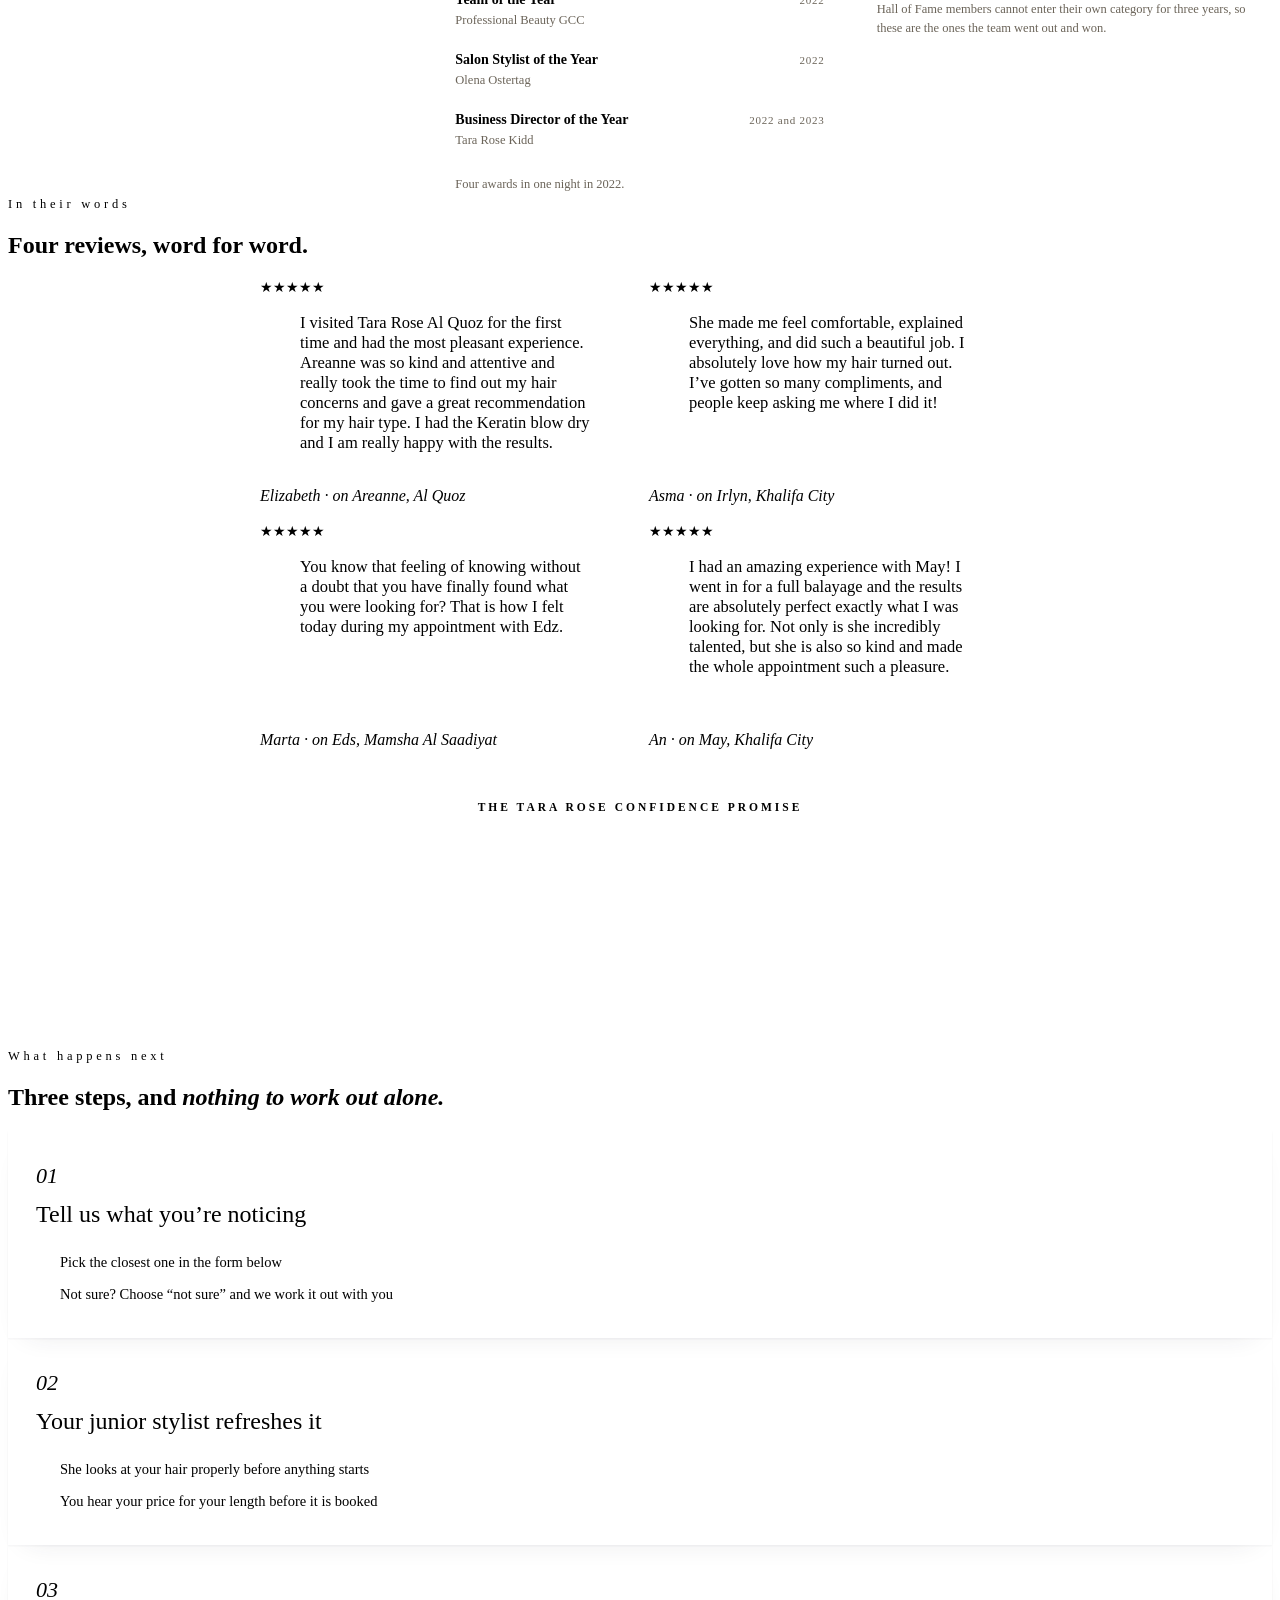
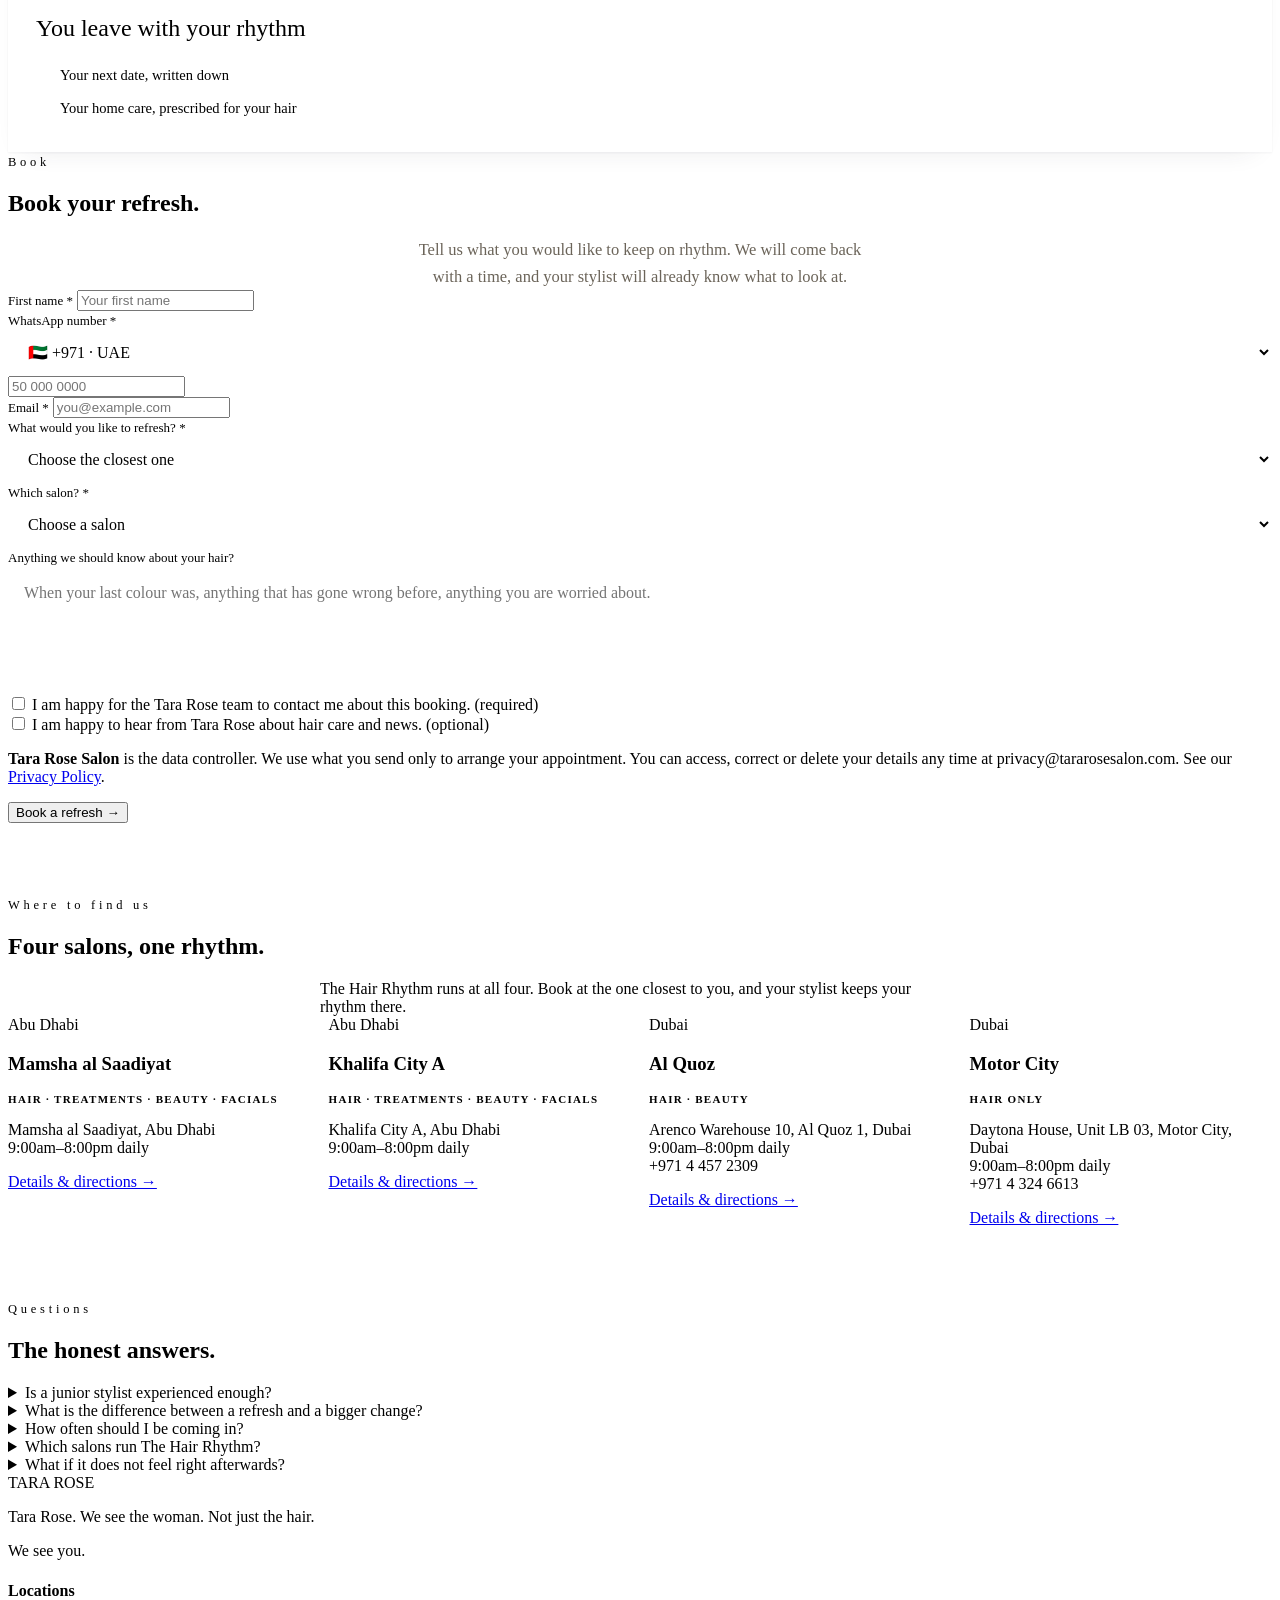
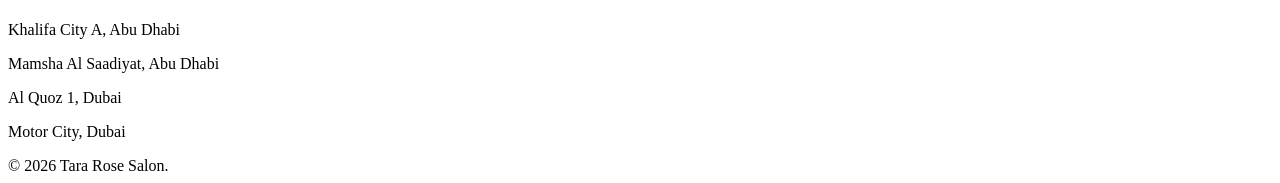
==== commit 7f927d12: "The press and award logos move into this repo instead of hotlinking Tara's pages site, so the draft " ====
--- a/maintenance-menu/index.html
+++ b/maintenance-menu/index.html
@@ -174,7 +174,7 @@
 .rcard__one{ margin:0 0 6px; font-size:14px; color:var(--ink-soft); }
 .ltable-wrap{ overflow-x:auto; margin:4px 0 6px; }
 .ltable{ width:100%; border-collapse:collapse; font-size:13.5px; font-variant-numeric:tabular-nums; }
-.ltable th{ font-size:10.5px; font-weight:600; letter-spacing:.08em; text-transform:uppercase; color:var(--ink-soft); text-align:right; padding:6px 4px; }
+.ltable th{ white-space:nowrap; font-size:10.5px; font-weight:600; letter-spacing:.08em; text-transform:uppercase; color:var(--ink-soft); text-align:right; padding:6px 4px; }
 .ltable th:first-child,.ltable td:first-child{ text-align:left; }
 .ltable td{ padding:8px 4px; border-top:1px solid var(--hair); text-align:right; color:var(--ink); white-space:nowrap; }
 .ltable td:first-child{ white-space:normal; font-weight:500; }
@@ -217,11 +217,11 @@
 </section>
 
 <section class="press-strip"><div class="wrap"><p class="press-eyebrow">As featured in</p><div class="press-row">
-  <a href="https://www.cosmopolitanme.com/beauty/best-dubai-salons-2026" target="_blank" rel="noopener"><span class="press-logo-box"><img width="600" height="106" class="press-logo press-logo--cosmo" src="https://tararose83.github.io/tara-rose-pages/assets/press/cosmopolitan.svg" alt="Cosmopolitan" decoding="async"></span><span class="press-sub">Best Dubai Salons 2026</span></a>
-  <a href="https://www.harpersbazaararabia.com/beauty/best-balayage-salon-in-dubai" target="_blank" rel="noopener"><span class="press-logo-box"><img width="438" height="107" class="press-logo press-logo--hb" src="https://tararose83.github.io/tara-rose-pages/assets/press/harpers-bazaar.svg" alt="Harper&rsquo;s Bazaar" decoding="async"></span><span class="press-sub">Arabia, 2024</span></a>
-  <a href="https://professionalbeauty.me/professional-beauty-gcc-awards-hall-of-fame1" target="_blank" rel="noopener"><span class="press-logo-box"><img width="313" height="109" class="press-logo press-logo--pb" src="https://tararose83.github.io/tara-rose-pages/assets/press/professional-beauty.png" alt="Professional Beauty" decoding="async"></span><span class="press-sub">GCC Hall of Fame, 2024</span></a>
-  <a href="https://www.entrepreneur.com/en-ae/starting-a-business/turning-your-creative-talent-into-a-successful-business/454020" target="_blank" rel="noopener"><span class="press-logo-box"><img width="787" height="203" class="press-logo press-logo--ent" src="https://tararose83.github.io/tara-rose-pages/assets/press/entrepreneur.svg" alt="Entrepreneur Middle East" decoding="async"></span><span class="press-sub">By Tara</span></a>
-  <a href="https://beautyworld-dubai.ae.messefrankfurt.com/dubai/en/press/press-releases/all/20241025.html" target="_blank" rel="noopener"><span class="press-logo-box"><img width="115" height="35" class="press-logo press-logo--bw" src="https://tararose83.github.io/tara-rose-pages/assets/press/beautyworld.svg" alt="Beautyworld Middle East" decoding="async"></span><span class="press-sub">Speaker</span></a>
+  <a href="https://www.cosmopolitanme.com/beauty/best-dubai-salons-2026" target="_blank" rel="noopener"><span class="press-logo-box"><img width="600" height="106" class="press-logo press-logo--cosmo" src="../assets/press/cosmopolitan.svg" alt="Cosmopolitan" decoding="async"></span><span class="press-sub">Best Dubai Salons 2026</span></a>
+  <a href="https://www.harpersbazaararabia.com/beauty/best-balayage-salon-in-dubai" target="_blank" rel="noopener"><span class="press-logo-box"><img width="438" height="107" class="press-logo press-logo--hb" src="../assets/press/harpers-bazaar.svg" alt="Harper&rsquo;s Bazaar" decoding="async"></span><span class="press-sub">Arabia, 2024</span></a>
+  <a href="https://professionalbeauty.me/professional-beauty-gcc-awards-hall-of-fame1" target="_blank" rel="noopener"><span class="press-logo-box"><img width="313" height="109" class="press-logo press-logo--pb" src="../assets/press/professional-beauty.png" alt="Professional Beauty" decoding="async"></span><span class="press-sub">GCC Hall of Fame, 2024</span></a>
+  <a href="https://www.entrepreneur.com/en-ae/starting-a-business/turning-your-creative-talent-into-a-successful-business/454020" target="_blank" rel="noopener"><span class="press-logo-box"><img width="787" height="203" class="press-logo press-logo--ent" src="../assets/press/entrepreneur.svg" alt="Entrepreneur Middle East" decoding="async"></span><span class="press-sub">By Tara</span></a>
+  <a href="https://beautyworld-dubai.ae.messefrankfurt.com/dubai/en/press/press-releases/all/20241025.html" target="_blank" rel="noopener"><span class="press-logo-box"><img width="115" height="35" class="press-logo press-logo--bw" src="../assets/press/beautyworld.svg" alt="Beautyworld Middle East" decoding="async"></span><span class="press-sub">Speaker</span></a>
 </div><p class="press-quote">&ldquo;A salon could be a place where a woman walks out feeling genuinely seen, not just groomed.&rdquo;<span>Tara Rose Kidd &middot; in Bizpreneur Middle East, August 2026</span></p></div></section>
 
 <section class="dark" id="rhythm">
@@ -373,7 +373,7 @@
             <dt>What we do</dt><dd>The treatment your hair needs, then a blow-dry.</dd>
             <dt>Best time</dt><dd>Monthly, or with any refresh above.</dd>
           </dl>
-          <details class="bands"><summary>Price by hair length</summary><div class="ltable-wrap"><table class="ltable"><thead><tr><th scope="col">Treatment</th><th scope="col">Short</th><th scope="col">Medium</th><th scope="col">Long</th><th scope="col">X-Long</th></tr></thead><tbody><tr><td>Strength</td><td>205</td><td>245</td><td>280</td><td>320</td></tr><tr><td>Colour Longevity</td><td>245</td><td>260</td><td>270</td><td>280</td></tr><tr><td>Hydration &amp; Frizz</td><td>285</td><td>325</td><td>360</td><td>400</td></tr><tr><td>Scalp Health, vegan</td><td>205</td><td>220</td><td>230</td><td>240</td></tr><tr><td>Scalp Health, caviar</td><td>245</td><td>260</td><td>270</td><td>280</td></tr></tbody></table></div><p class="ltable__note">All prices in AED, blow-dry included.</p></details>
+          <details class="bands"><summary>Price by hair length</summary><div class="ltable-wrap"><table class="ltable"><thead><tr><th scope="col">Treatment</th><th scope="col">Short</th><th scope="col">Medium</th><th scope="col">Long</th><th scope="col">X‑Long</th></tr></thead><tbody><tr><td>Strength</td><td>205</td><td>245</td><td>280</td><td>320</td></tr><tr><td>Colour Longevity</td><td>245</td><td>260</td><td>270</td><td>280</td></tr><tr><td>Hydration &amp; Frizz</td><td>285</td><td>325</td><td>360</td><td>400</td></tr><tr><td>Scalp Health, vegan</td><td>205</td><td>220</td><td>230</td><td>240</td></tr><tr><td>Scalp Health, caviar</td><td>245</td><td>260</td><td>270</td><td>280</td></tr></tbody></table></div><p class="ltable__note">All prices in AED, blow-dry included.</p></details>
           <div class="rcard__foot"><span class="rcard__price">From <b>AED 205</b></span><a class="pill pill--accent" href="#book" data-svc="treatment">Book</a></div>
         </article>
         <article class="rcard" id="courses">
@@ -384,7 +384,7 @@
             <dt>What we do</dt><dd>The same treatment and blow-dry, booked as a plan, one payment.</dd>
             <dt>Best time</dt><dd>Every three weeks.</dd>
           </dl>
-          <details class="bands"><summary>Price by hair length</summary><div class="ltable-wrap"><table class="ltable"><thead><tr><th scope="col">Treatment</th><th scope="col">Visits</th><th scope="col">Short</th><th scope="col">Medium</th><th scope="col">Long</th><th scope="col">X-Long</th></tr></thead><tbody><tr><td>Strength</td><td class="ses">3</td><td>585</td><td>700</td><td>800</td><td>915</td></tr><tr><td>Strength</td><td class="ses">5</td><td>975</td><td>1,165</td><td>1,335</td><td>1,520</td></tr><tr><td>Colour Longevity</td><td class="ses">3</td><td>700</td><td>735</td><td>765</td><td>800</td></tr><tr><td>Hydration &amp; Frizz</td><td class="ses">3</td><td>810</td><td>925</td><td>1,025</td><td>1,140</td></tr><tr><td>Scalp Health, vegan</td><td class="ses">3</td><td>585</td><td>620</td><td>655</td><td>690</td></tr><tr><td>Scalp Health, caviar</td><td class="ses">3</td><td>700</td><td>735</td><td>765</td><td>800</td></tr></tbody></table></div><p class="ltable__note">All prices in AED, blow-dry included.</p></details>
+          <details class="bands"><summary>Price by hair length</summary><div class="ltable-wrap"><table class="ltable"><thead><tr><th scope="col">Treatment</th><th scope="col">Visits</th><th scope="col">Short</th><th scope="col">Medium</th><th scope="col">Long</th><th scope="col">X‑Long</th></tr></thead><tbody><tr><td>Strength</td><td class="ses">3</td><td>585</td><td>700</td><td>800</td><td>915</td></tr><tr><td>Strength</td><td class="ses">5</td><td>975</td><td>1,165</td><td>1,335</td><td>1,520</td></tr><tr><td>Colour Longevity</td><td class="ses">3</td><td>700</td><td>735</td><td>765</td><td>800</td></tr><tr><td>Hydration &amp; Frizz</td><td class="ses">3</td><td>810</td><td>925</td><td>1,025</td><td>1,140</td></tr><tr><td>Scalp Health, vegan</td><td class="ses">3</td><td>585</td><td>620</td><td>655</td><td>690</td></tr><tr><td>Scalp Health, caviar</td><td class="ses">3</td><td>700</td><td>735</td><td>765</td><td>800</td></tr></tbody></table></div><p class="ltable__note">All prices in AED, blow-dry included.</p></details>
           <div class="rcard__foot"><span class="rcard__price">From <b>AED 585</b></span><a class="pill pill--accent" href="#book" data-svc="course">Book</a></div>
         </article>
       </div>
@@ -508,7 +508,7 @@
     <div class="awards">
 
       <div class="award-col">
-        <span class="award-mark"><img width="400" height="180" src="https://tararose83.github.io/tara-rose-pages/assets/press/fact.png" alt="FACT Spa and Wellness Awards" loading="lazy" decoding="async"></span>
+        <span class="award-mark"><img width="400" height="180" src="../assets/press/fact.png" alt="FACT Spa and Wellness Awards" loading="lazy" decoding="async"></span>
         <p class="award-col__head"><span class="award-col__kind">Voted for</span>by women here</p>
         <ul class="award-list">
           <li><b>Favourite Hair Salon in Dubai</b><span>FACT Spa and Wellness Awards</span><em>2026</em></li>
@@ -519,7 +519,7 @@
       </div>
 
       <div class="award-col award-col--hero">
-        <span class="award-mark award-mark--pb"><img width="313" height="109" src="https://tararose83.github.io/tara-rose-pages/assets/press/professional-beauty.png" alt="Professional Beauty GCC Awards" loading="lazy" decoding="async"></span>
+        <span class="award-mark award-mark--pb"><img width="313" height="109" src="../assets/press/professional-beauty.png" alt="Professional Beauty GCC Awards" loading="lazy" decoding="async"></span>
         <p class="award-col__head"><span class="award-col__kind">Judged by</span>the industry</p>
         <p class="award-hof"><b>Hall of Fame</b><span>Professional Beauty GCC Awards</span><em>2024</em></p>
         <p class="award-col__note award-col__note--hof">Our founder and our team, inducted together.</p>
@@ -533,7 +533,7 @@
       </div>
 
       <div class="award-col">
-        <span class="award-mark award-mark--pb"><img width="313" height="109" src="https://tararose83.github.io/tara-rose-pages/assets/press/professional-beauty.png" alt="Professional Beauty GCC Awards" loading="lazy" decoding="async"></span>
+        <span class="award-mark award-mark--pb"><img width="313" height="109" src="../assets/press/professional-beauty.png" alt="Professional Beauty GCC Awards" loading="lazy" decoding="async"></span>
         <p class="award-col__head"><span class="award-col__kind">And the team</span>kept winning</p>
         <ul class="award-list">
           <li><b>Salon Manager of the Year</b><span>Emma Williamson</span><em>2024, 2025, 2026</em></li>
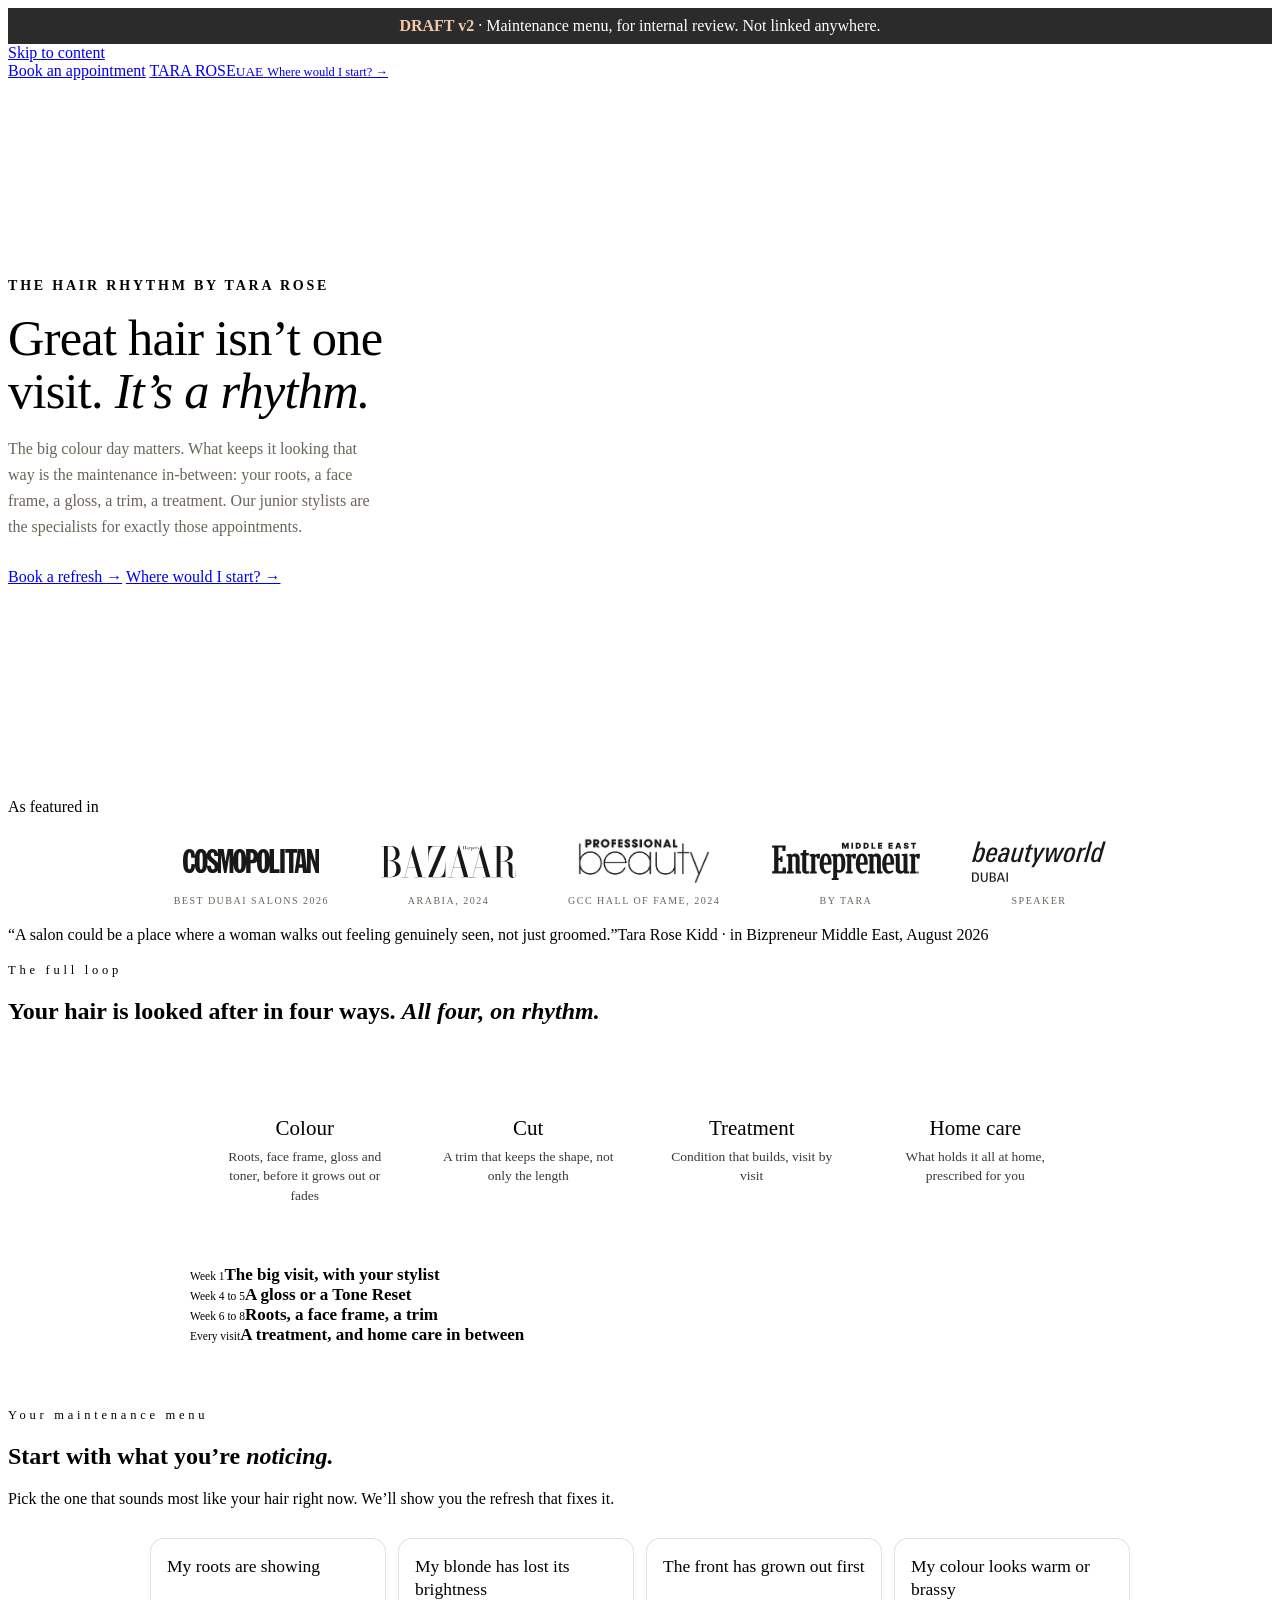
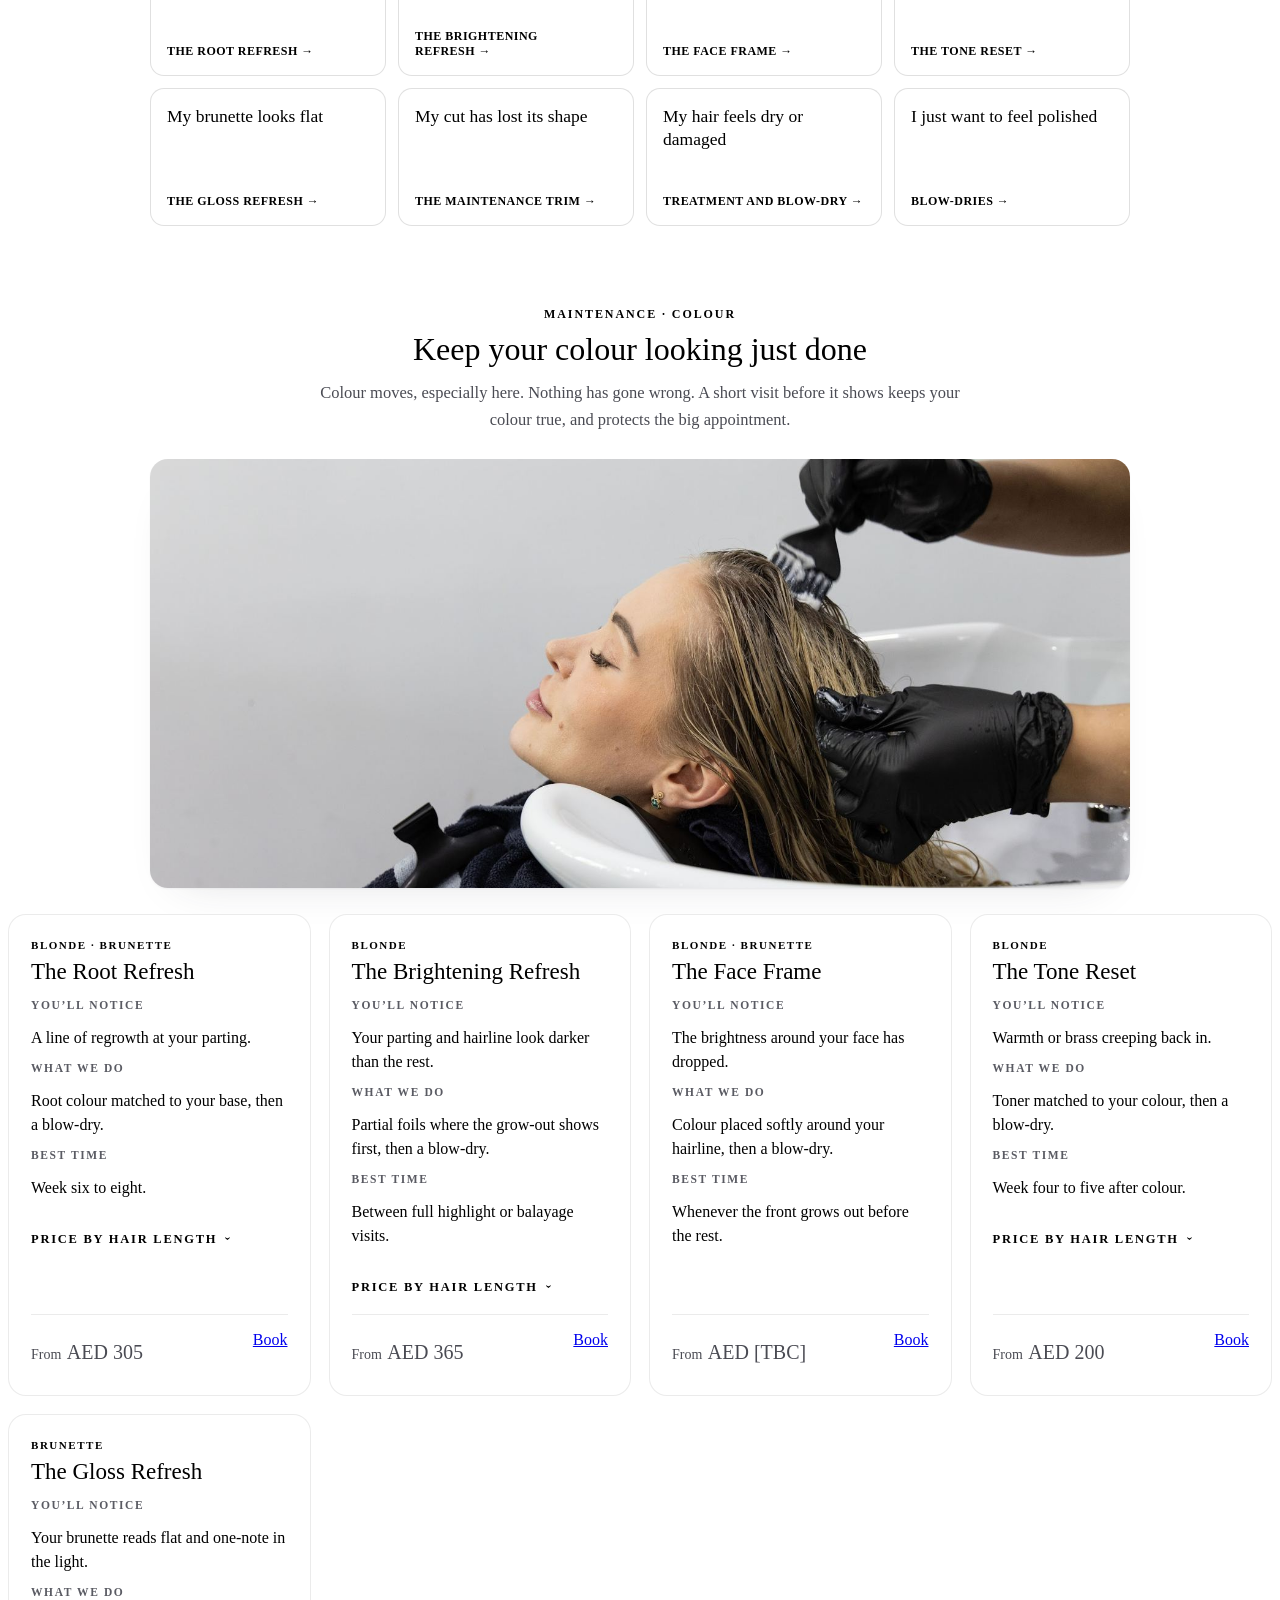
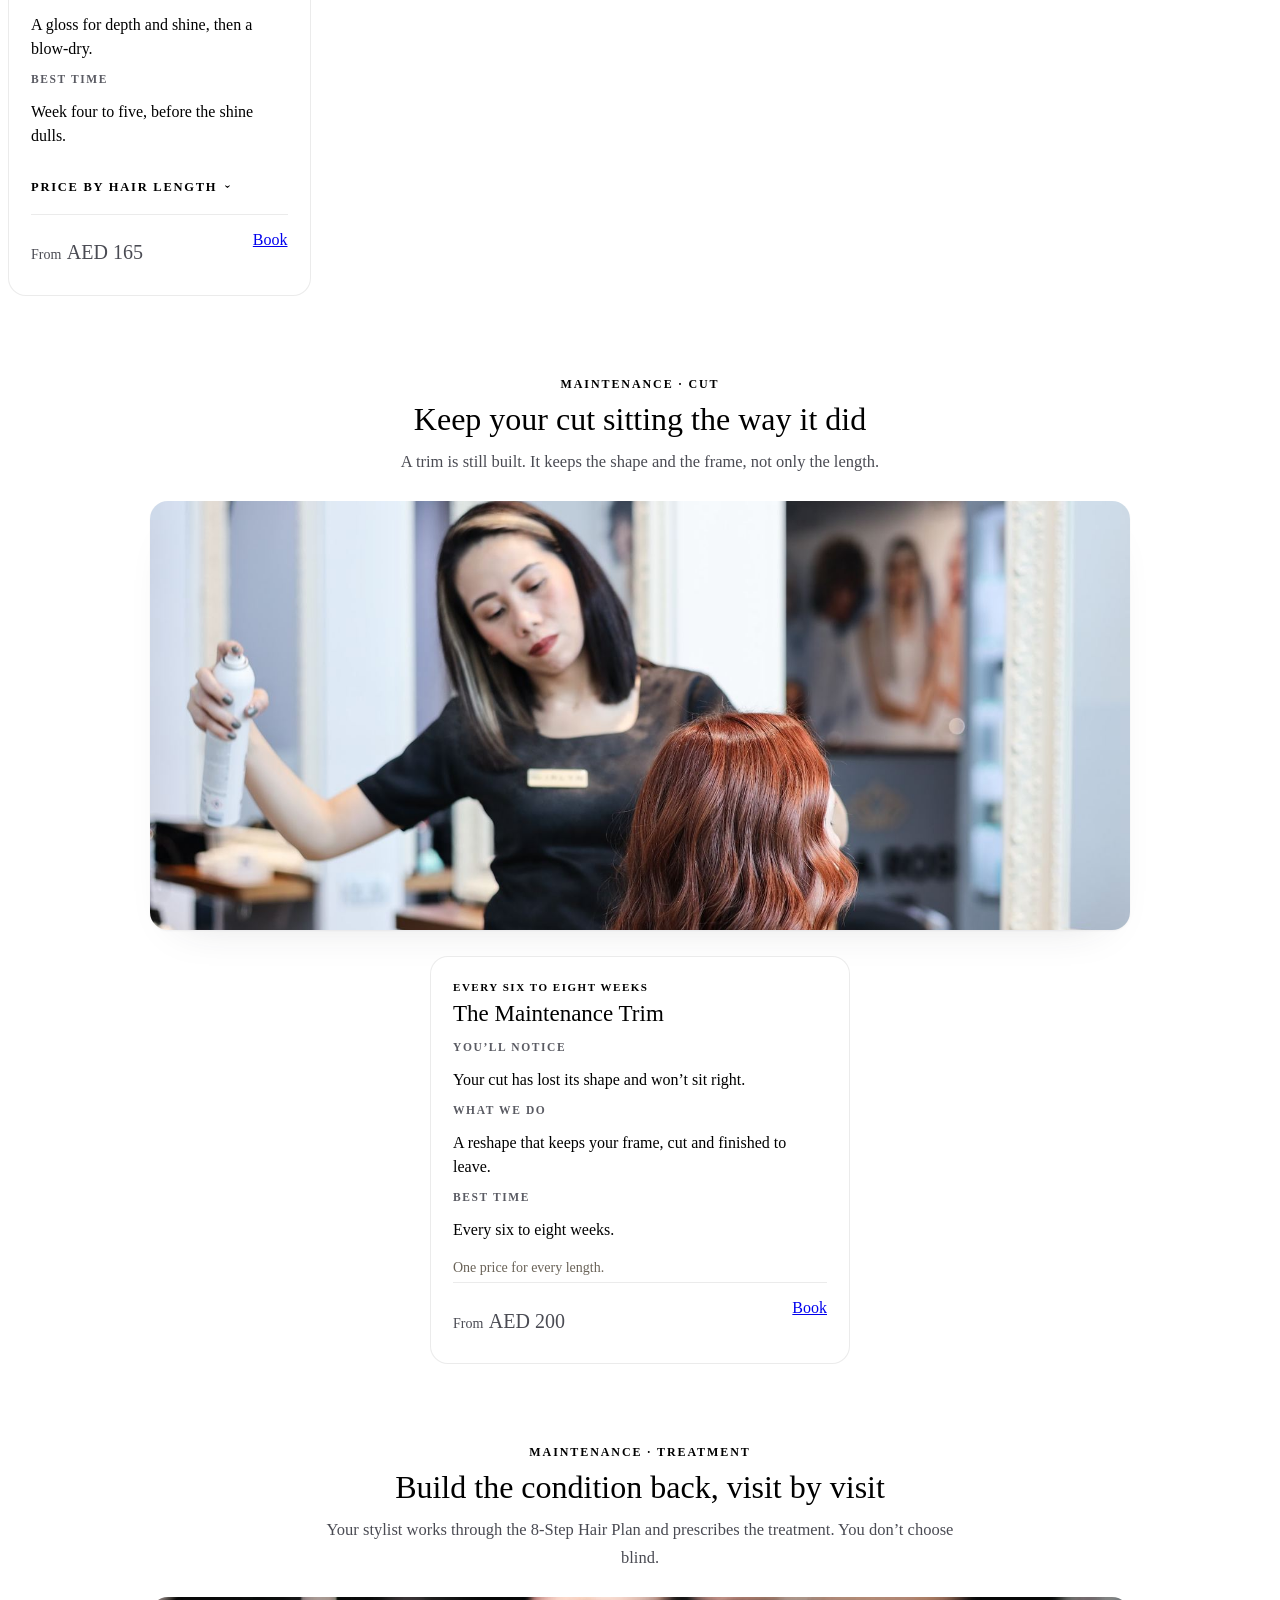
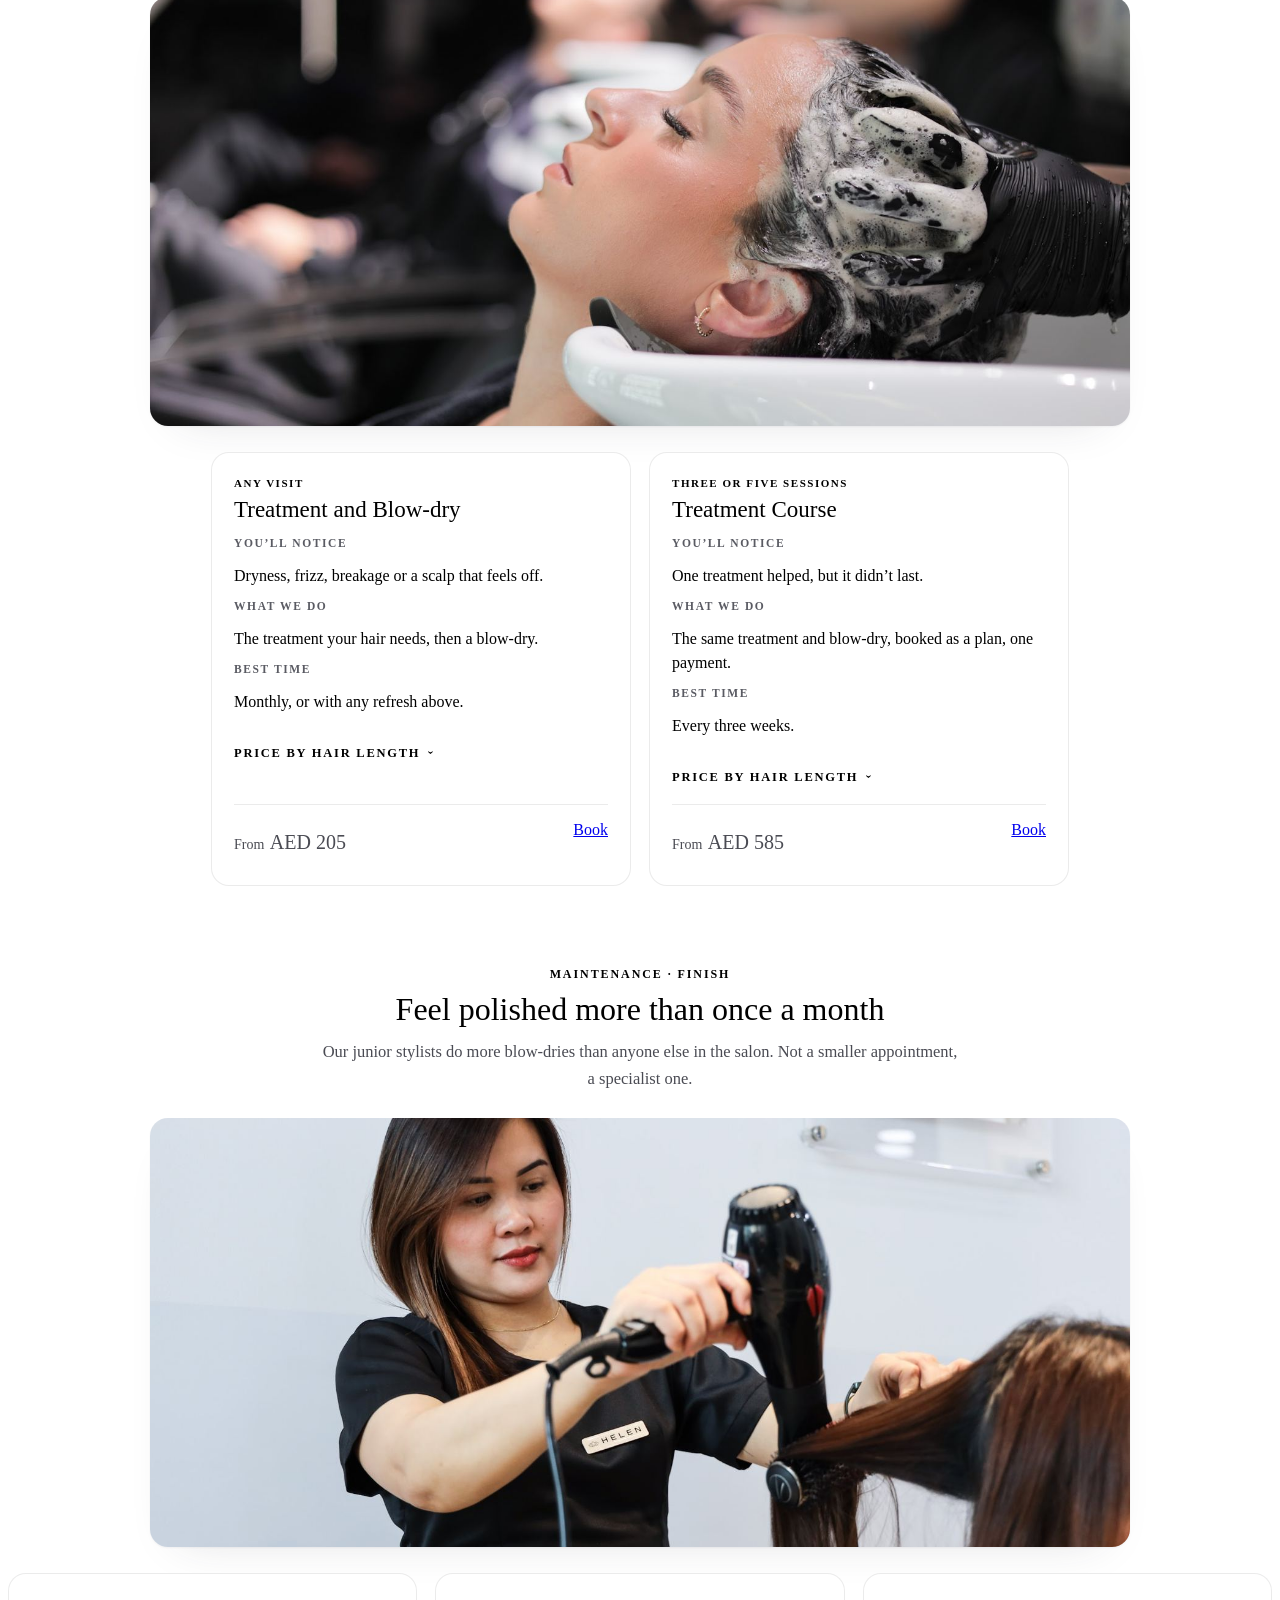
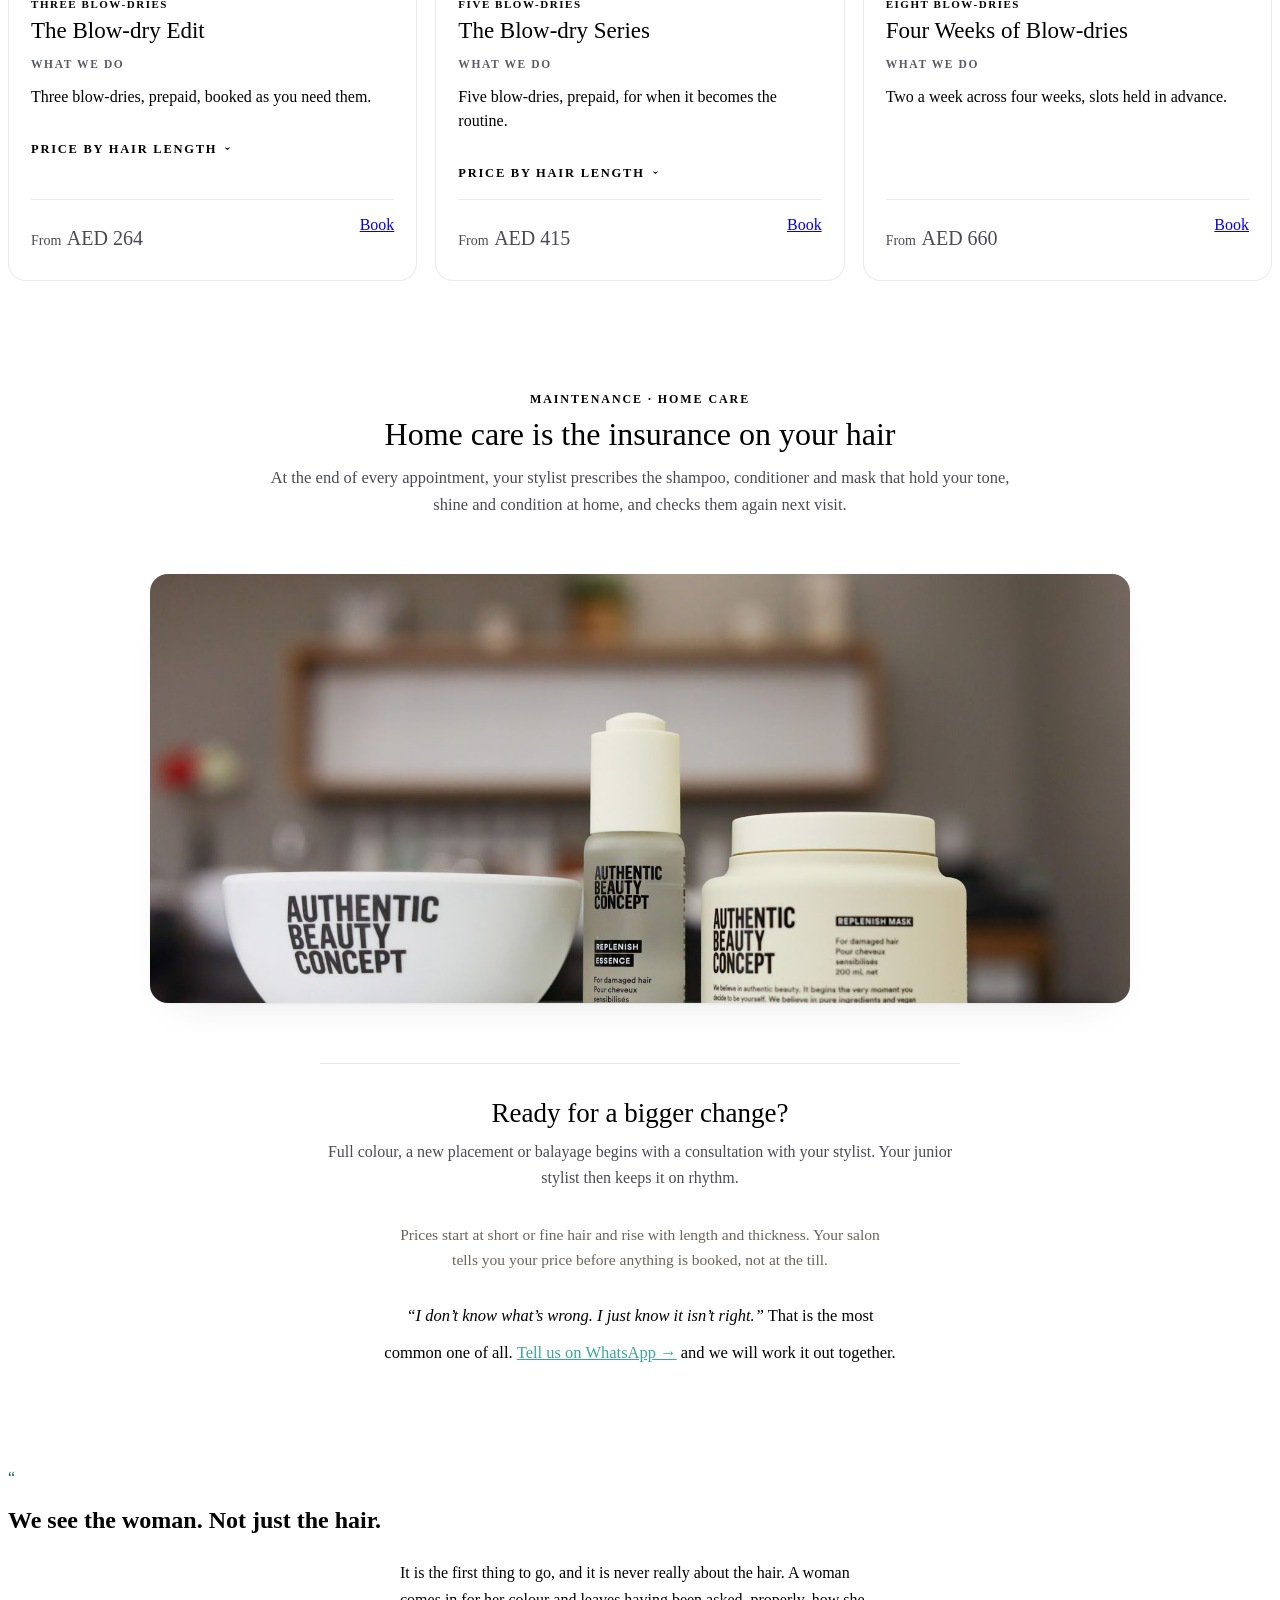
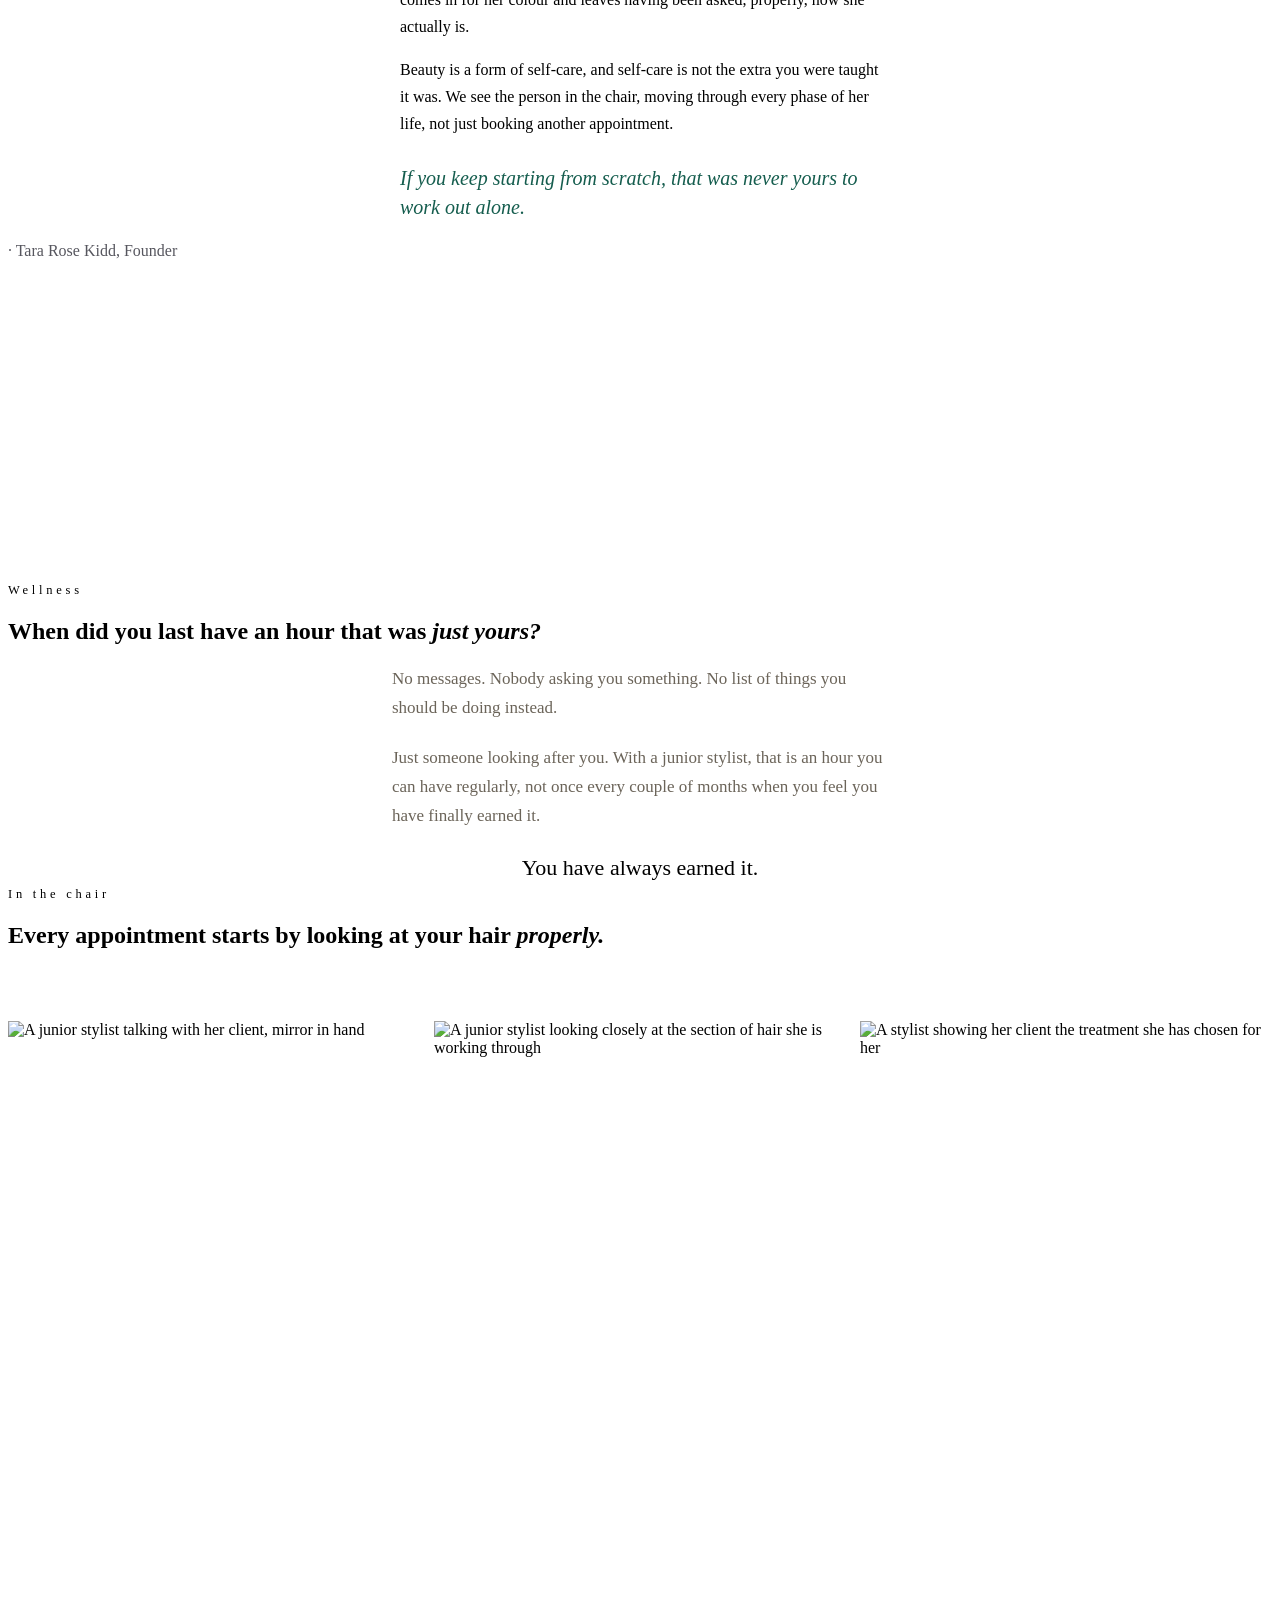
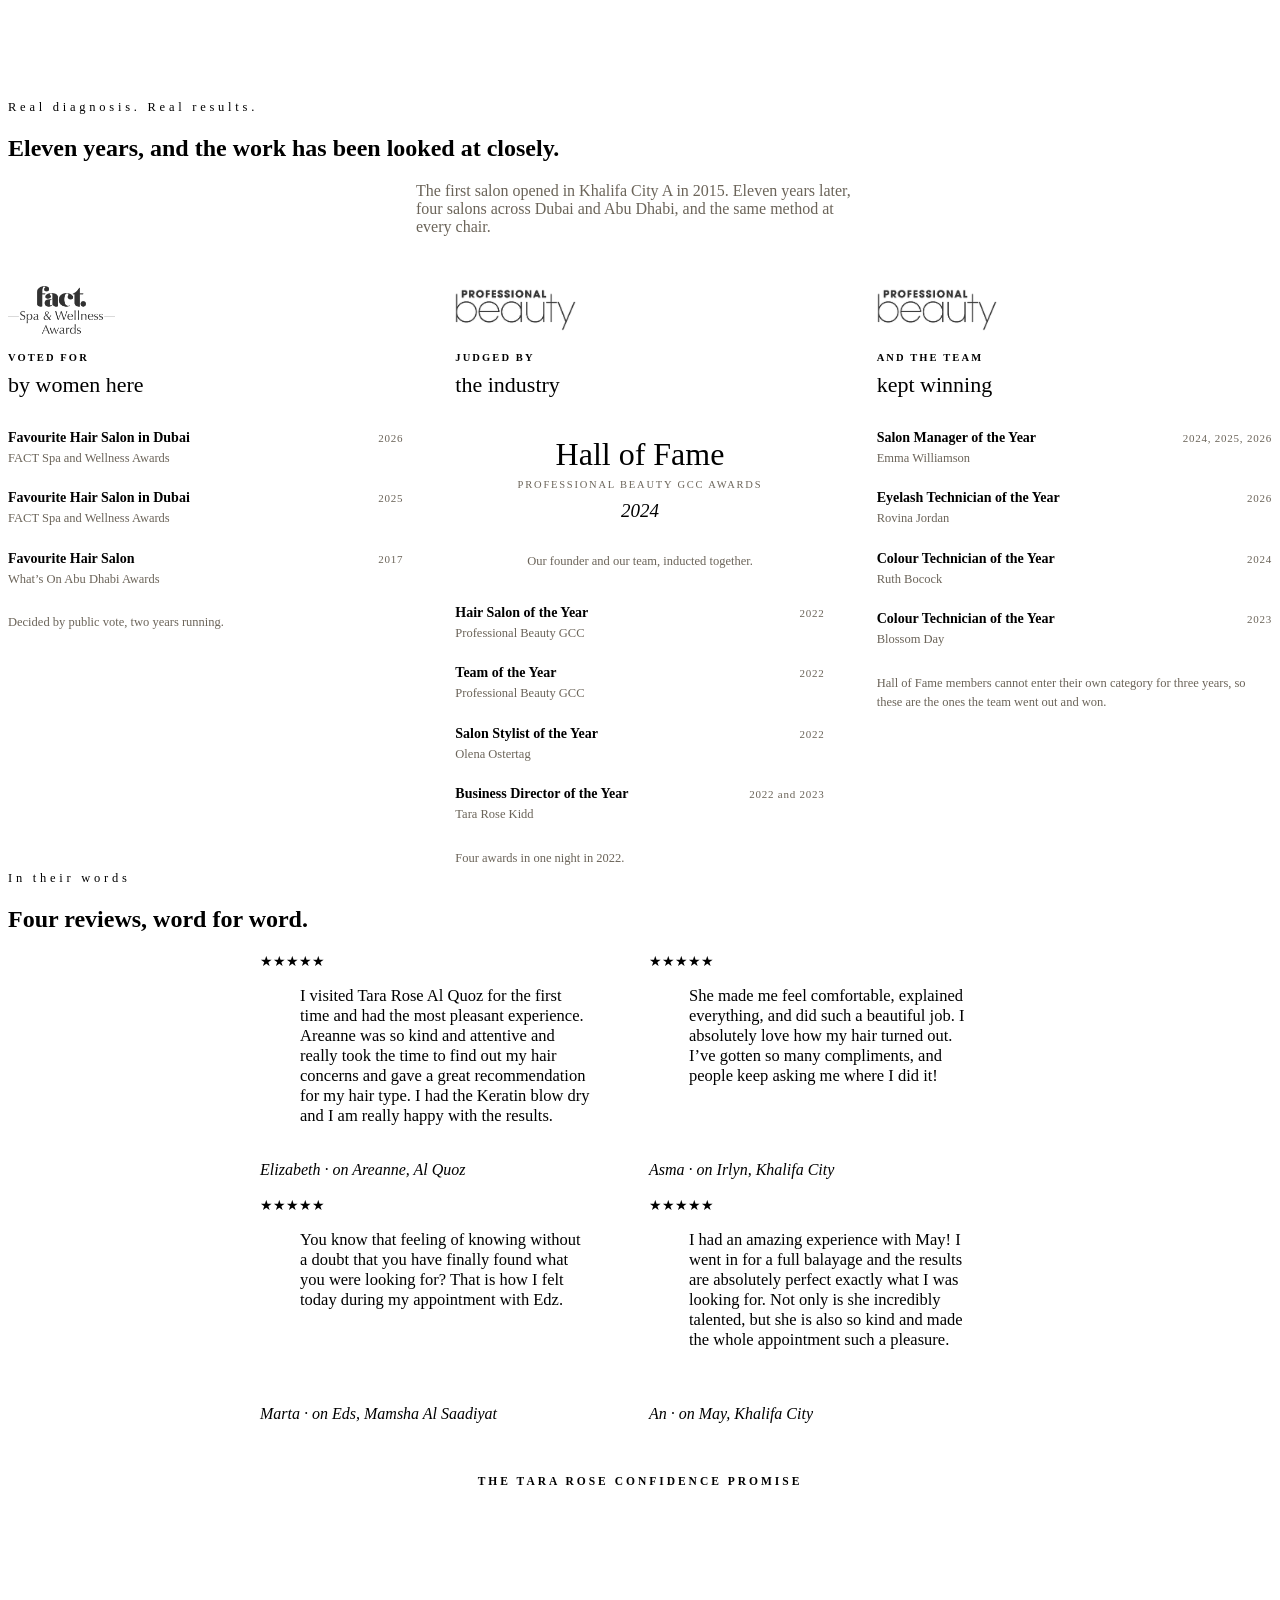
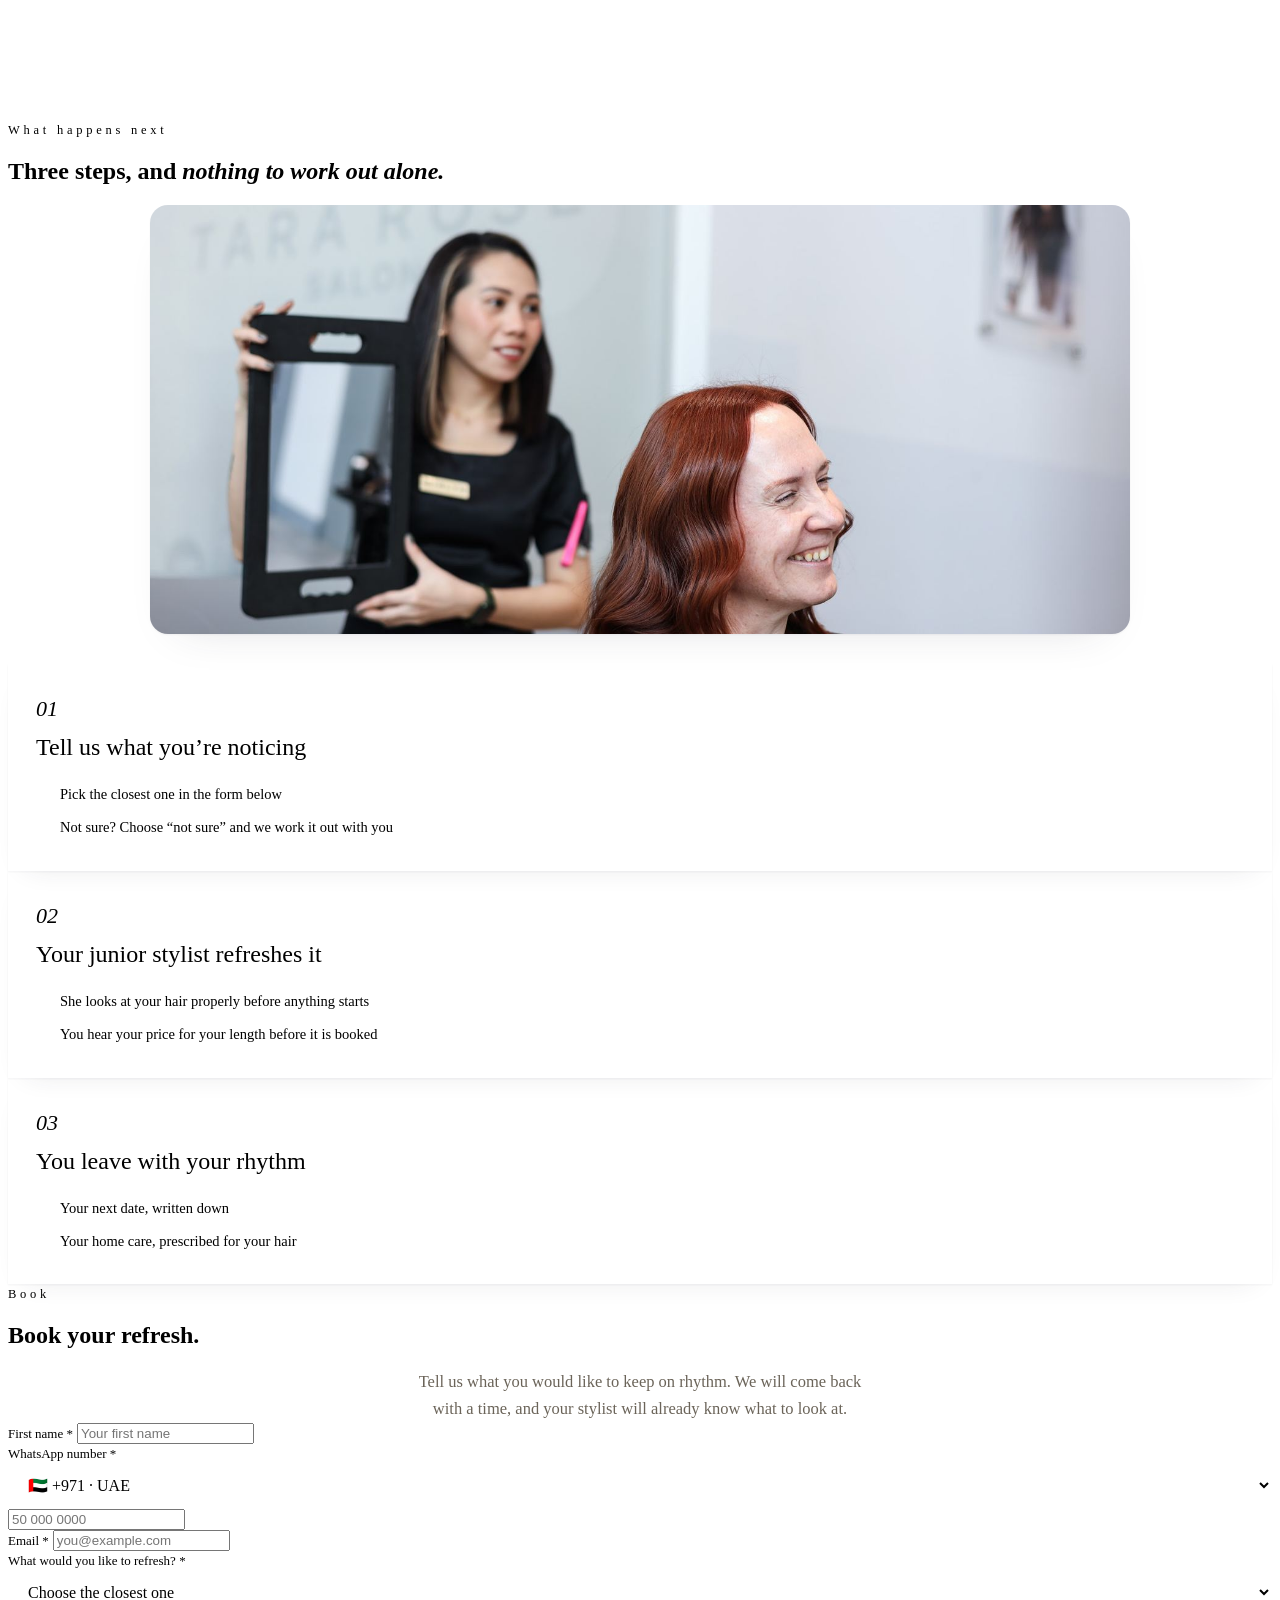
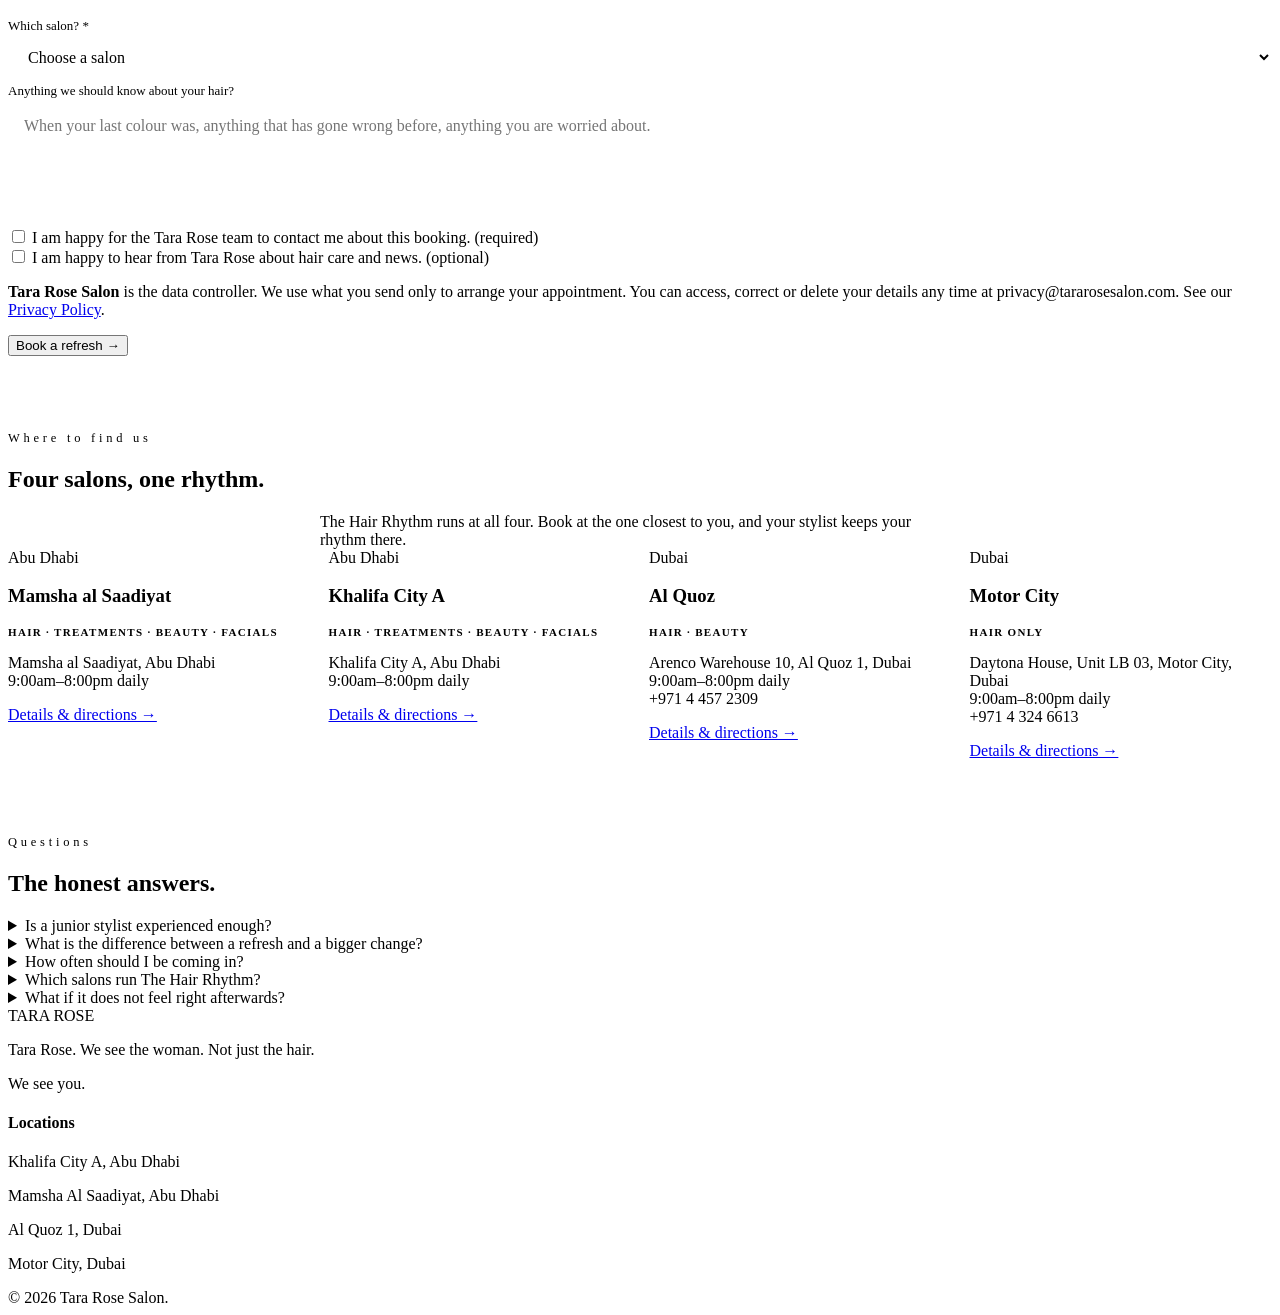
==== commit a0780bfc: "Each maintenance group gets a real photo from the salon's own shoots under its heading, chosen from " ====
--- a/maintenance-menu/index.html
+++ b/maintenance-menu/index.html
@@ -168,6 +168,9 @@
 .inc.exit h3{ margin-top:6px }
 .loc-tags{display:block;margin:4px 0 8px;font-family:var(--fb);font-size:11px;font-weight:600;letter-spacing:.12em;text-transform:uppercase;color:var(--accent-text)}
 
+.rgroup__photo{ max-width:980px; margin:0 auto 26px; border-radius:18px; overflow:hidden; aspect-ratio:16/7; background:var(--stone); box-shadow:0 1px 2px rgba(45,46,55,.05), 0 20px 44px -30px rgba(45,46,55,.18); }
+.rgroup__photo img{ width:100%; height:100%; object-fit:cover; display:block; }
+@media (max-width:640px){ .rgroup__photo{ aspect-ratio:4/3; border-radius:14px; } }
 /* Price-by-length dropdown on each card. */
 .rcard .bands{ margin:0 0 4px; }
 .rcard .bands > summary{ font-weight:600; color:var(--accent-text); }
@@ -277,6 +280,7 @@
         <h3>Keep your colour looking just done</h3>
         <p>Colour moves, especially here. Nothing has gone wrong. A short visit before it shows keeps your colour true, and protects the big appointment.</p>
       </div>
+      <figure class="rgroup__photo"><img src="../assets/img/menu-colour-refresh.jpg" alt="Colour being applied at the basin, the client relaxed with her eyes closed" loading="lazy" decoding="async" width="1600" height="1066" style="object-position:center 45%"></figure>
       <div class="rcards">
         <article class="rcard" id="root">
           <span class="rcard__tag">Blonde &middot; Brunette</span>
@@ -342,6 +346,7 @@
         <h3>Keep your cut sitting the way it did</h3>
         <p>A trim is still built. It keeps the shape and the frame, not only the length.</p>
       </div>
+      <figure class="rgroup__photo"><img src="../assets/img/menu-trim-finish.jpg" alt="A junior stylist finishing her client&rsquo;s freshly shaped curls" loading="lazy" decoding="async" width="1600" height="1066" style="object-position:center 18%"></figure>
       <div class="rcards rcards--one">
         <article class="rcard" id="trim">
           <span class="rcard__tag">Every six to eight weeks</span>
@@ -364,6 +369,7 @@
         <h3>Build the condition back, visit by visit</h3>
         <p>Your stylist works through the 8-Step Hair Plan and prescribes the treatment. You don&rsquo;t choose blind.</p>
       </div>
+      <figure class="rgroup__photo"><img src="../assets/img/menu-treatment-basin.jpg" alt="A treatment being worked through at the basin" loading="lazy" decoding="async" width="1600" height="1066" style="object-position:center 40%"></figure>
       <div class="rcards rcards--two">
         <article class="rcard" id="treatment">
           <span class="rcard__tag">Any visit</span>
@@ -397,6 +403,7 @@
         <h3>Feel polished more than once a month</h3>
         <p>Our junior stylists do more blow-dries than anyone else in the salon. Not a smaller appointment, a specialist one.</p>
       </div>
+      <figure class="rgroup__photo"><img src="../assets/img/menu-blowdry-2.jpg" alt="A junior stylist mid blow-dry, dryer and round brush in hand" loading="lazy" decoding="async" width="1600" height="1066" style="object-position:center 30%"></figure>
       <div class="rcards">
         <article class="rcard">
           <span class="rcard__tag">Three blow-dries</span>
@@ -434,6 +441,7 @@
         <h3>Home care is the insurance on your hair</h3>
         <p>At the end of every appointment, your stylist prescribes the shampoo, conditioner and mask that hold your tone, shine and condition at home, and checks them again next visit.</p>
       </div>
+      <figure class="rgroup__photo"><img src="../assets/img/menu-homecare.jpg" alt="The prescribed home care products laid out after the appointment" loading="lazy" decoding="async" width="1600" height="1066" style="object-position:center 50%"></figure>
     </div>
 
     <div class="bigger">
@@ -593,6 +601,7 @@
       <span class="eyebrow">What happens next</span>
       <h2>Three steps, and <em>nothing to work out alone.</em></h2>
     </div>
+    <figure class="rgroup__photo" style="margin-bottom:30px"><img src="../assets/img/menu-mirror-reveal.jpg" alt="A junior stylist holding up the mirror so her client can see the back, both of them smiling" loading="lazy" decoding="async" width="1600" height="1066" style="object-position:center 12%"></figure>
     <div class="grid-3">
       <div class="inc exit"><span class="plabel">01</span><h3>Tell us what you&rsquo;re noticing</h3><ul><li><span class="tk"></span>Pick the closest one in the form below</li><li><span class="tk"></span>Not sure? Choose &ldquo;not sure&rdquo; and we work it out with you</li></ul></div>
       <div class="inc exit"><span class="plabel">02</span><h3>Your junior stylist refreshes it</h3><ul><li><span class="tk"></span>She looks at your hair properly before anything starts</li><li><span class="tk"></span>You hear your price for your length before it is booked</li></ul></div>
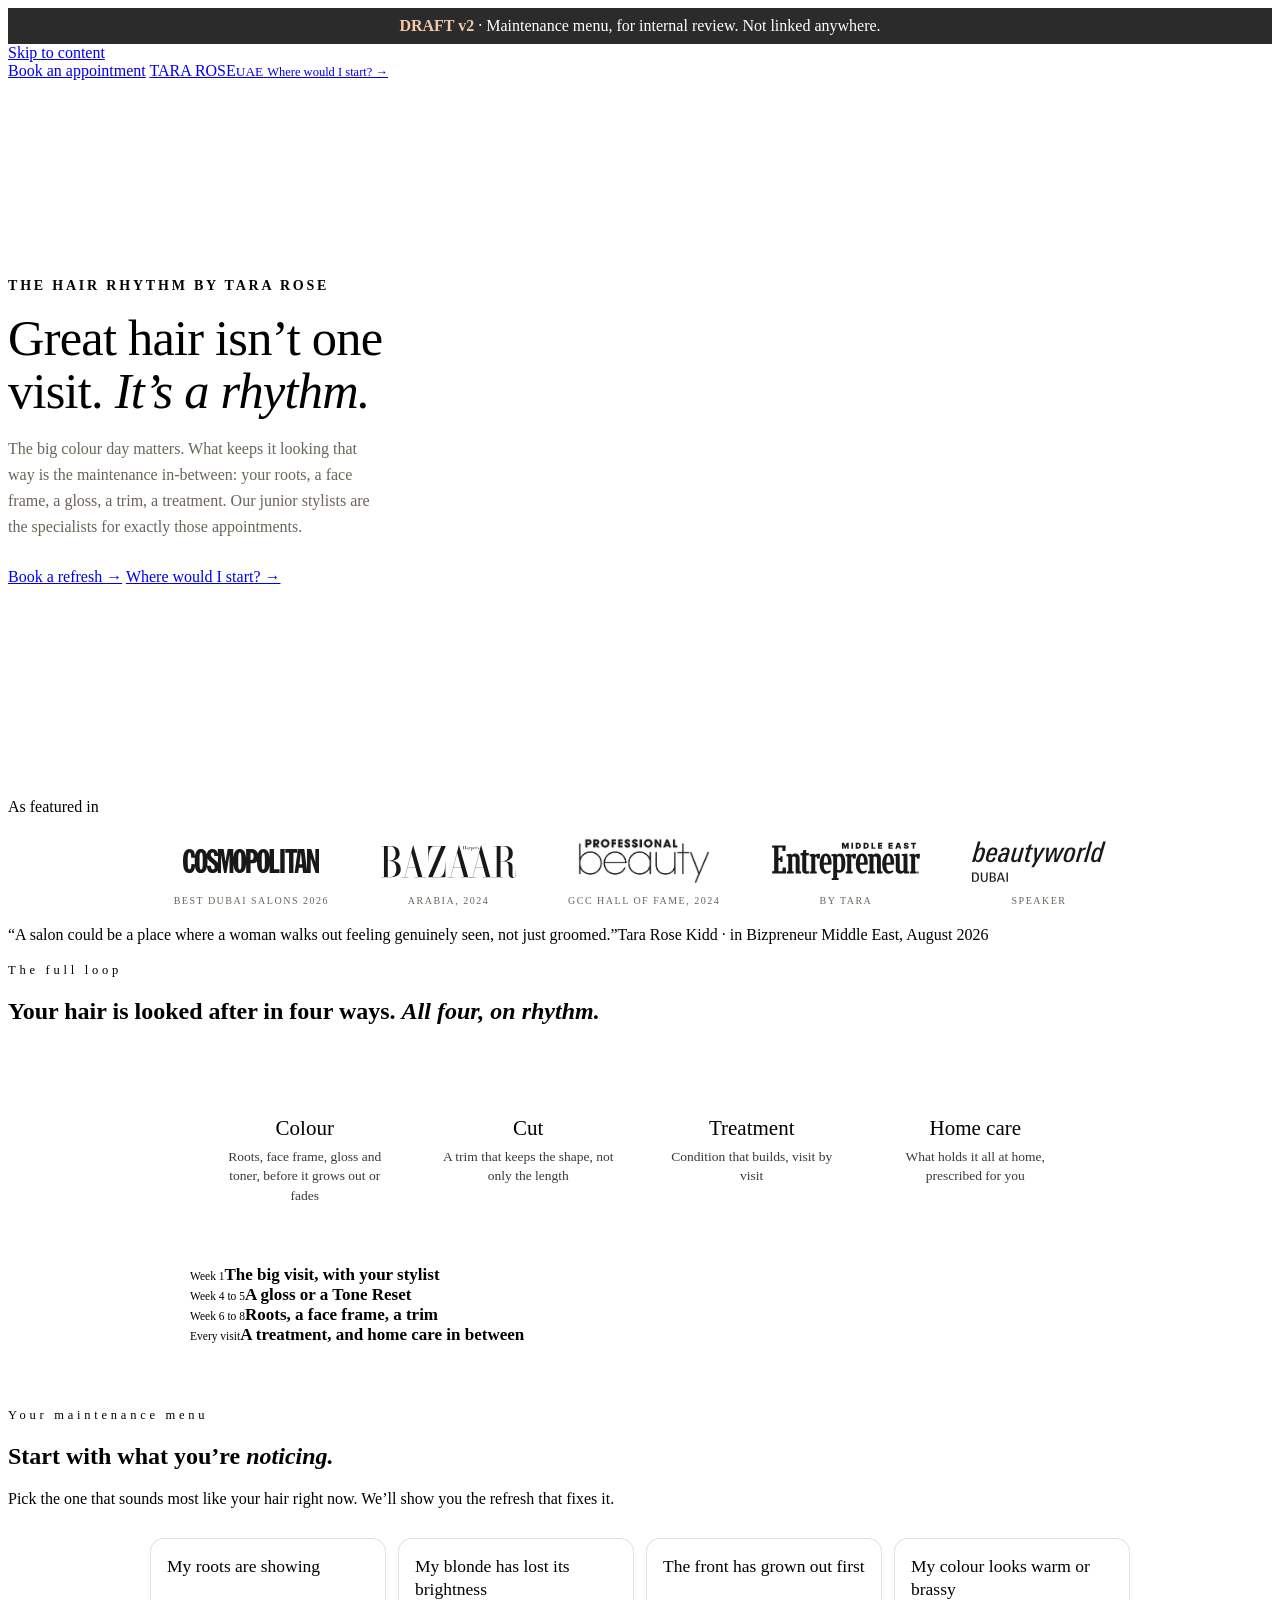
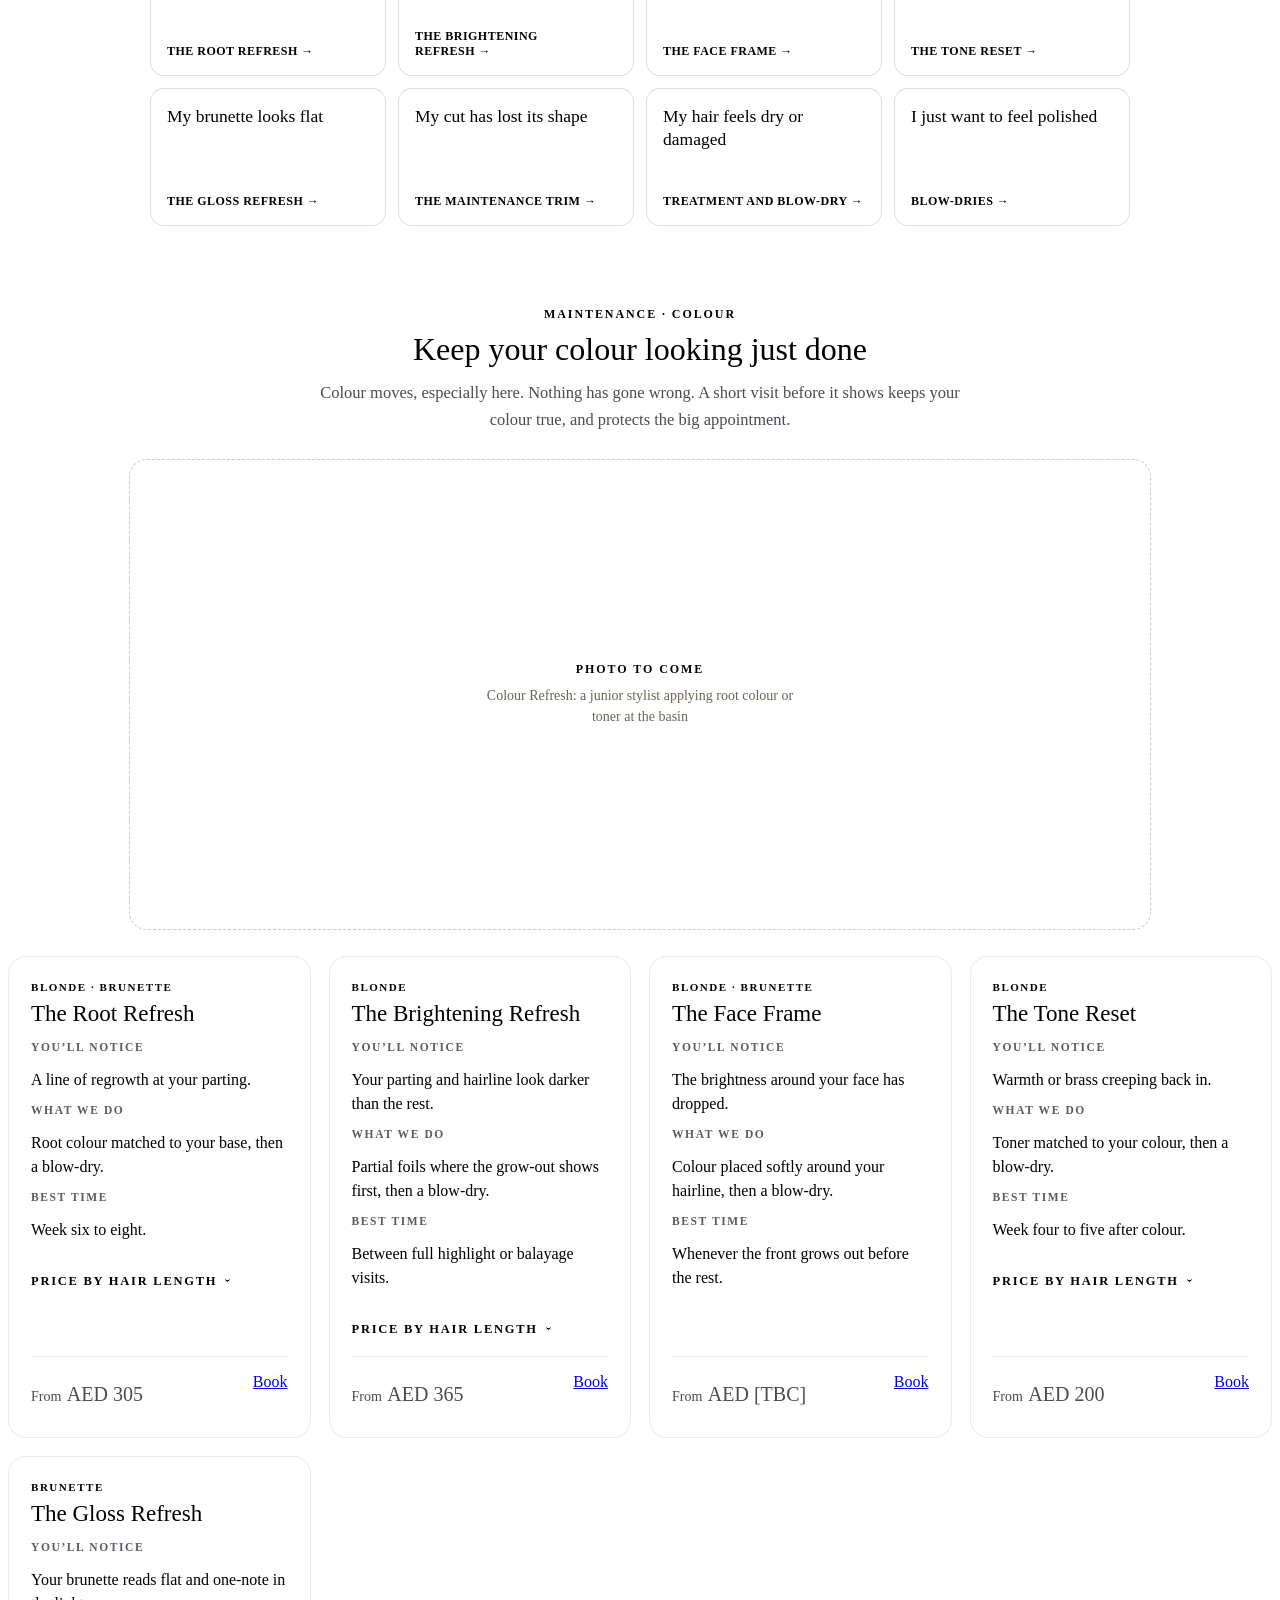
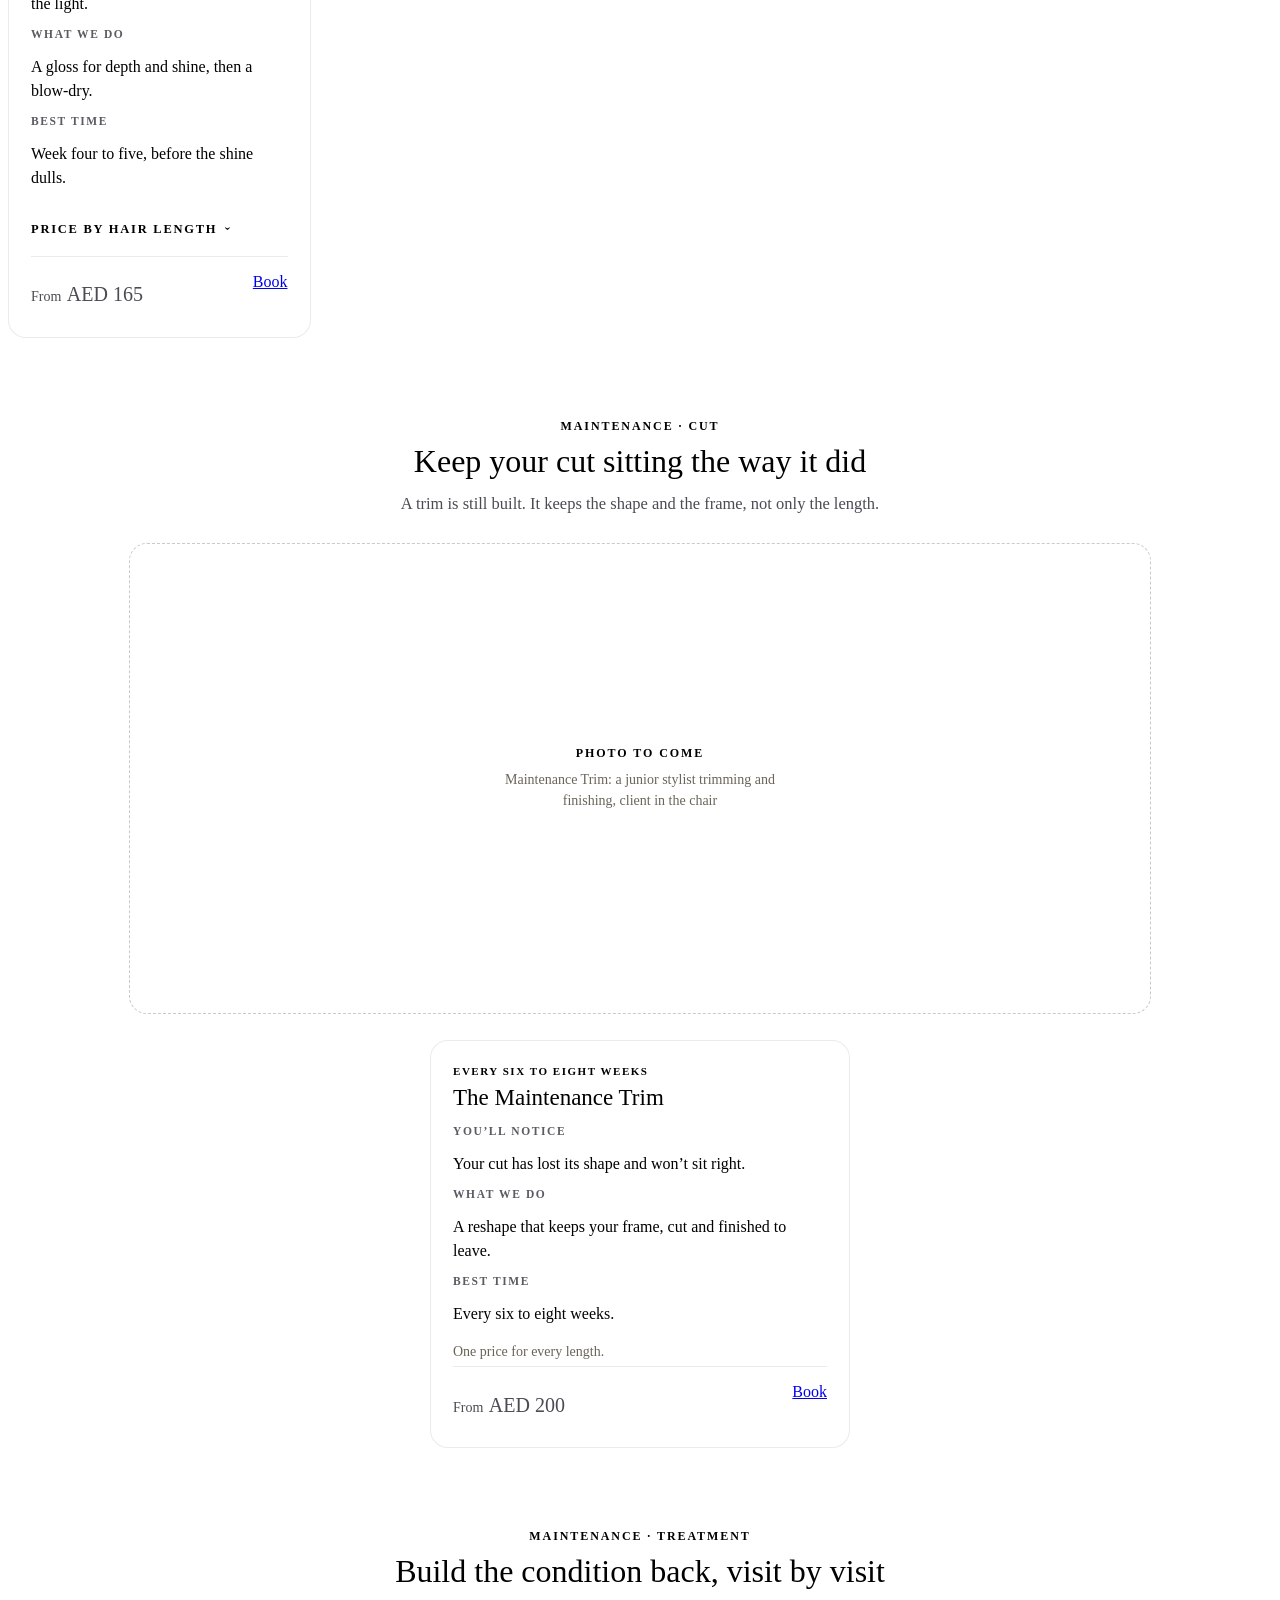
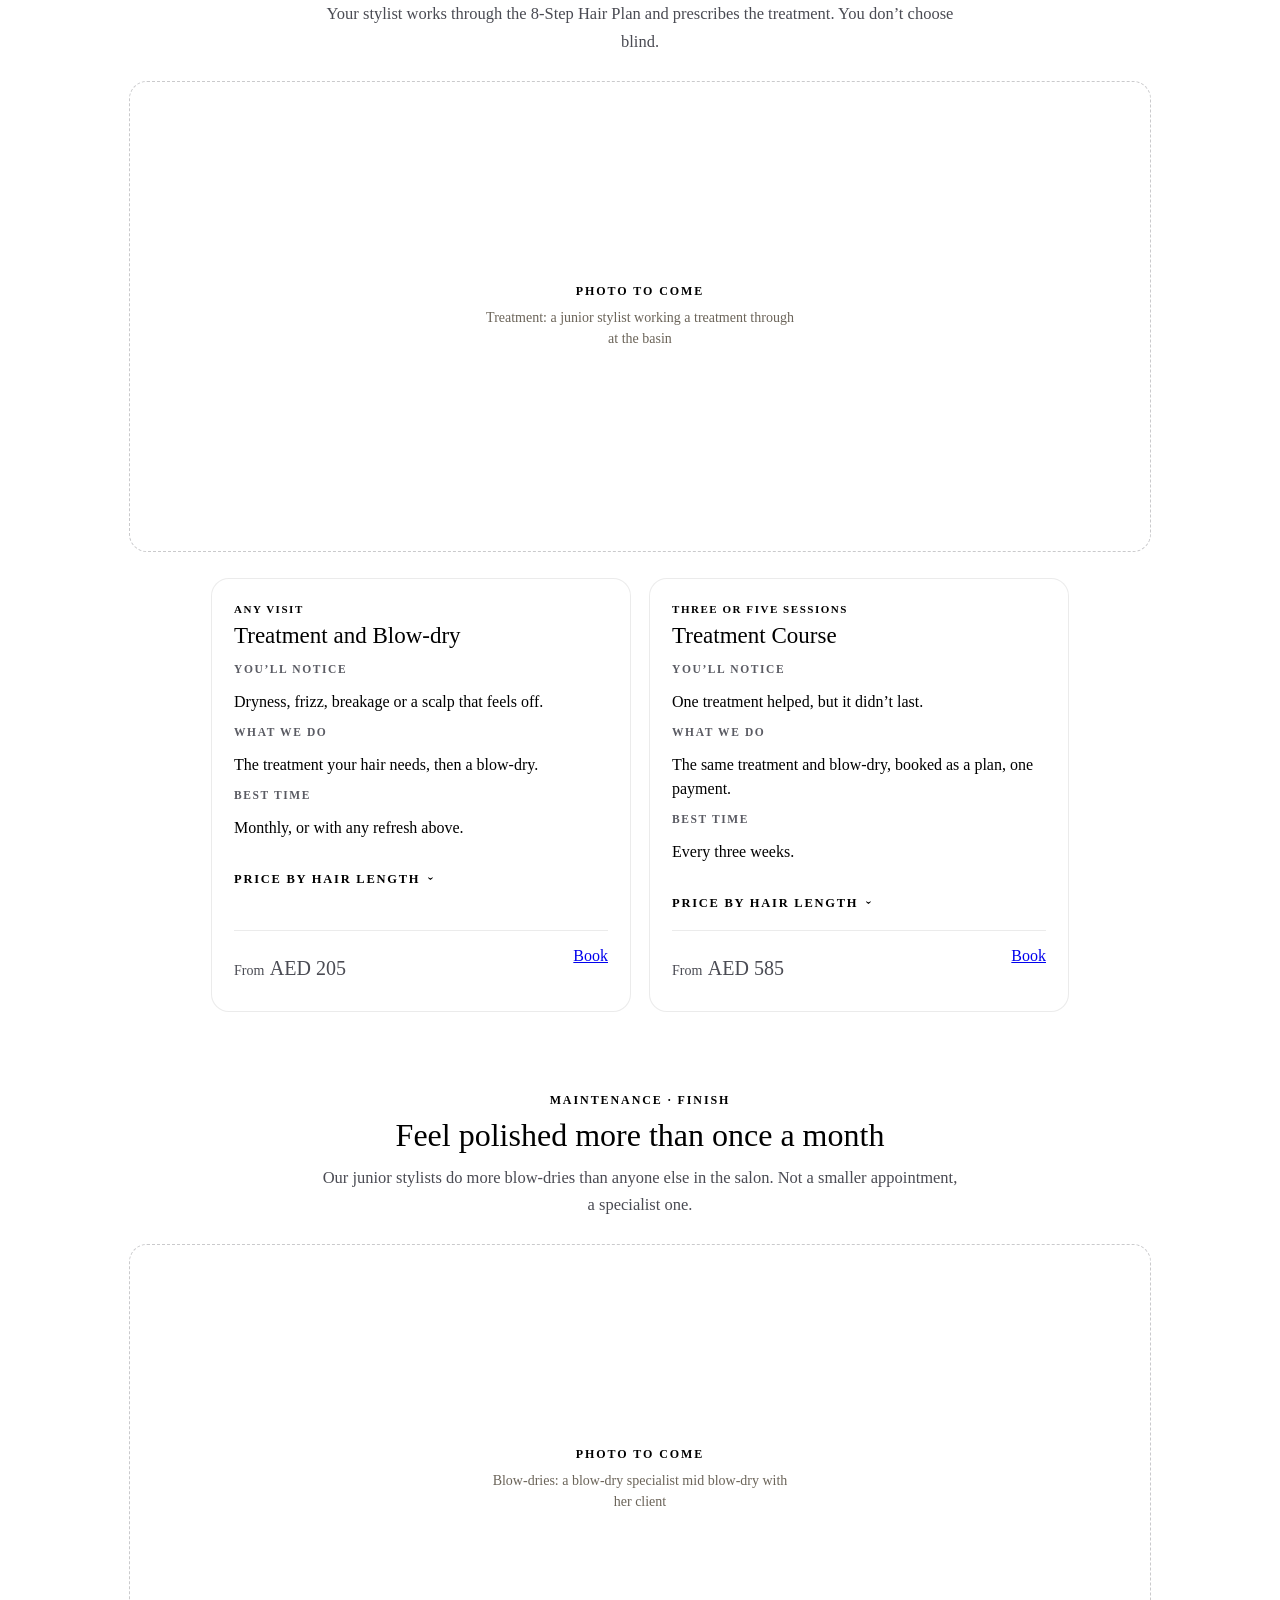
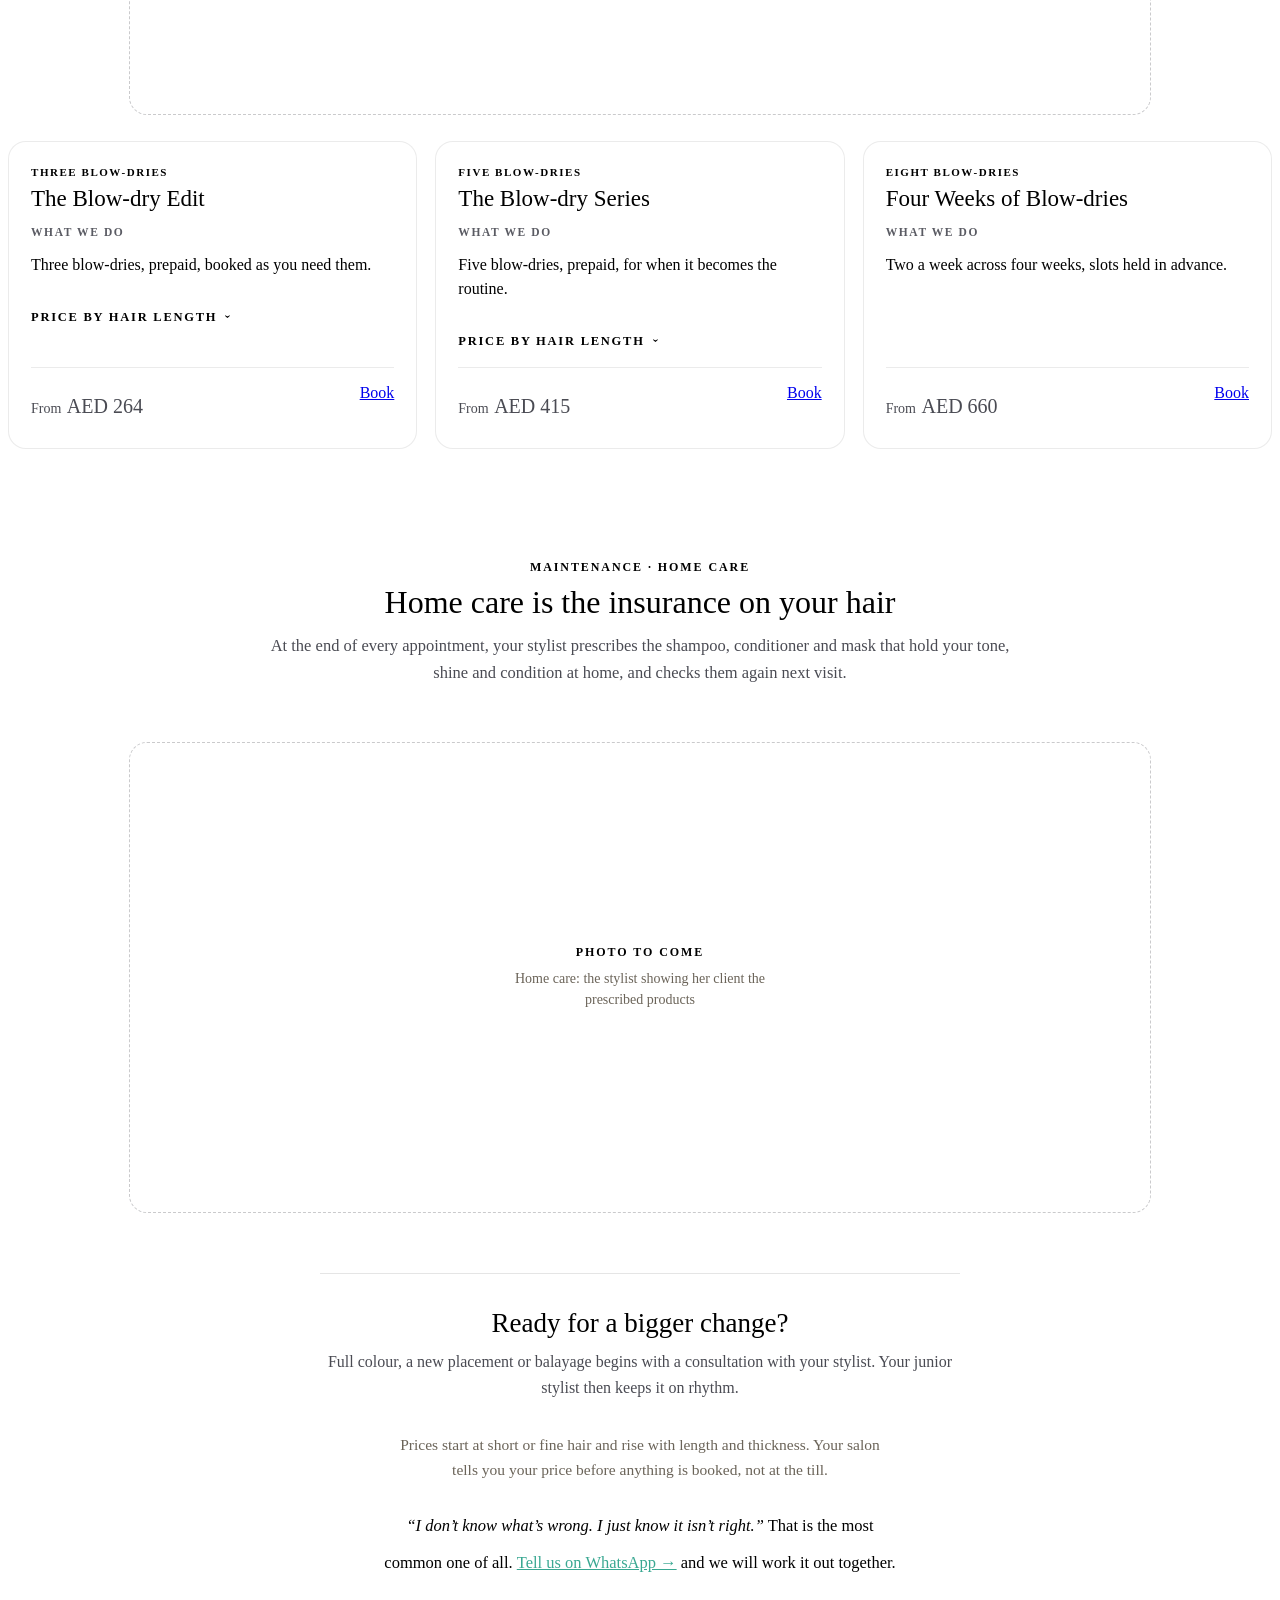
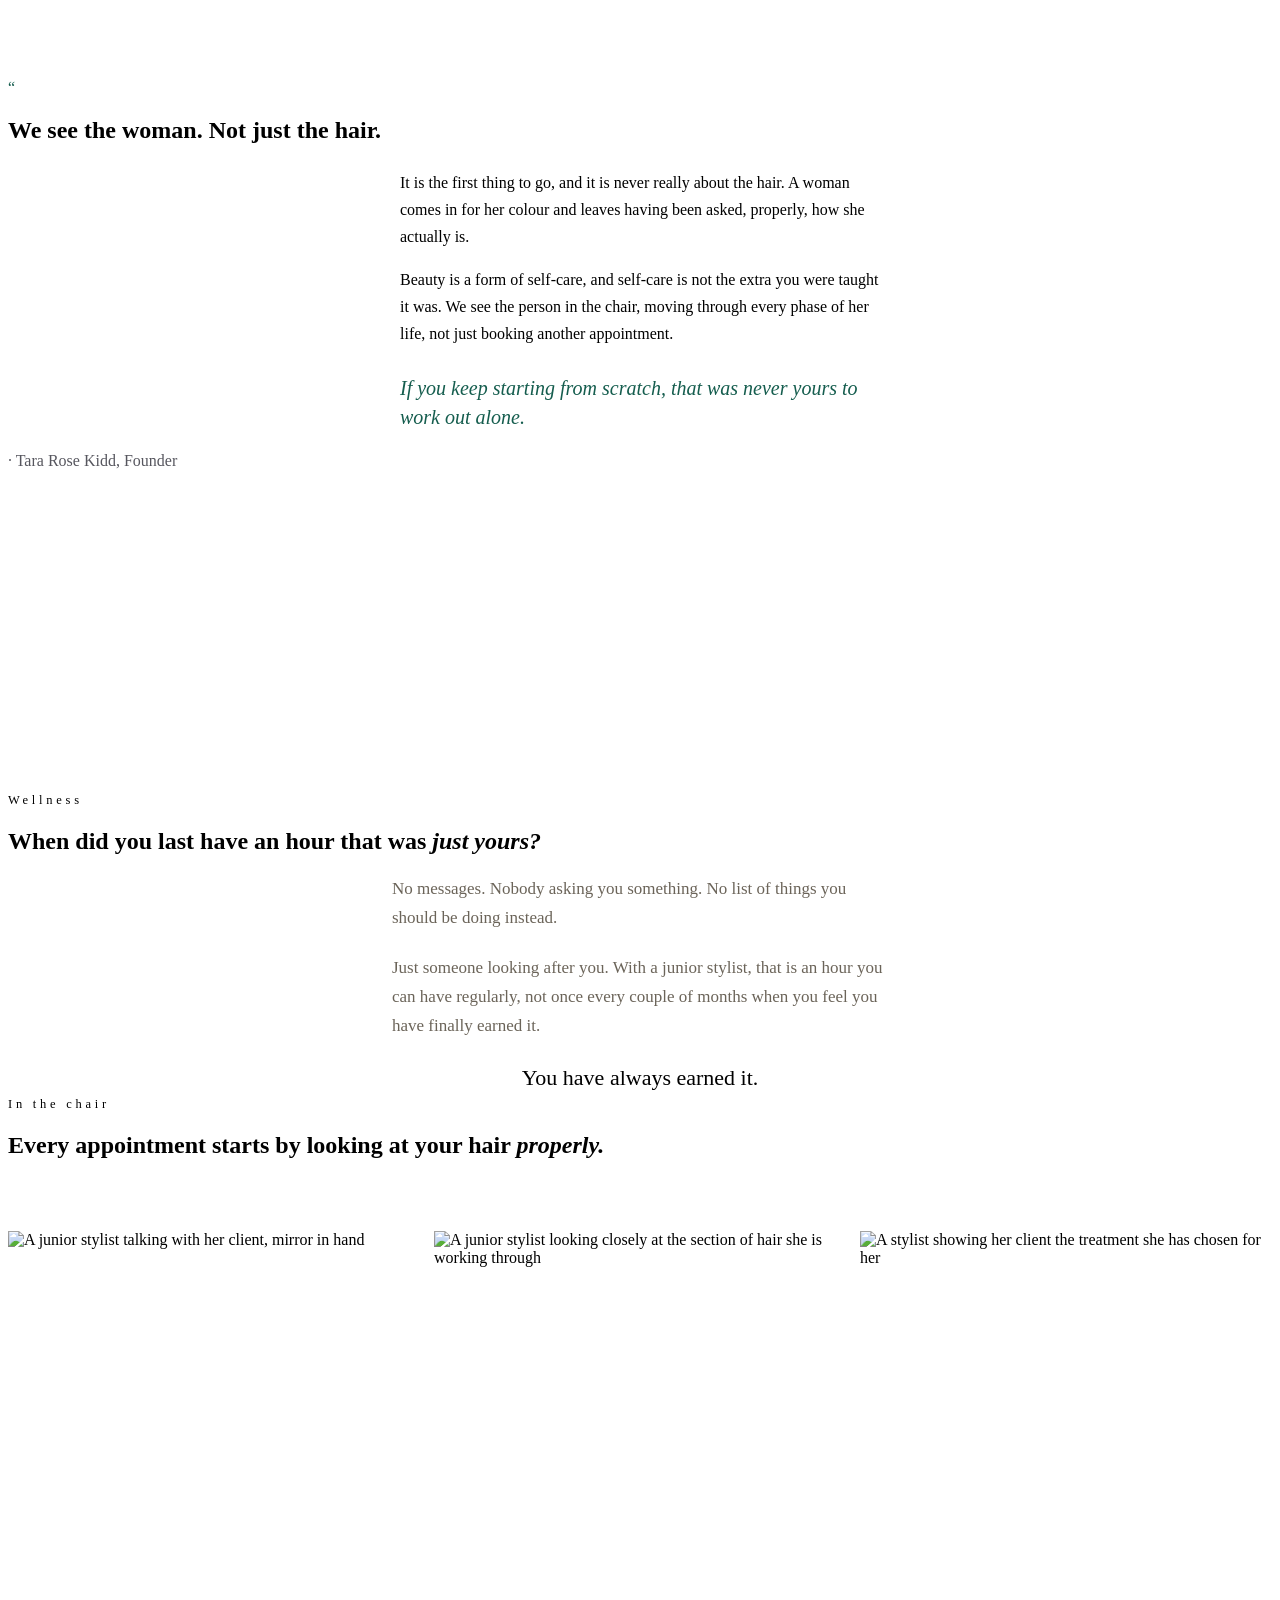
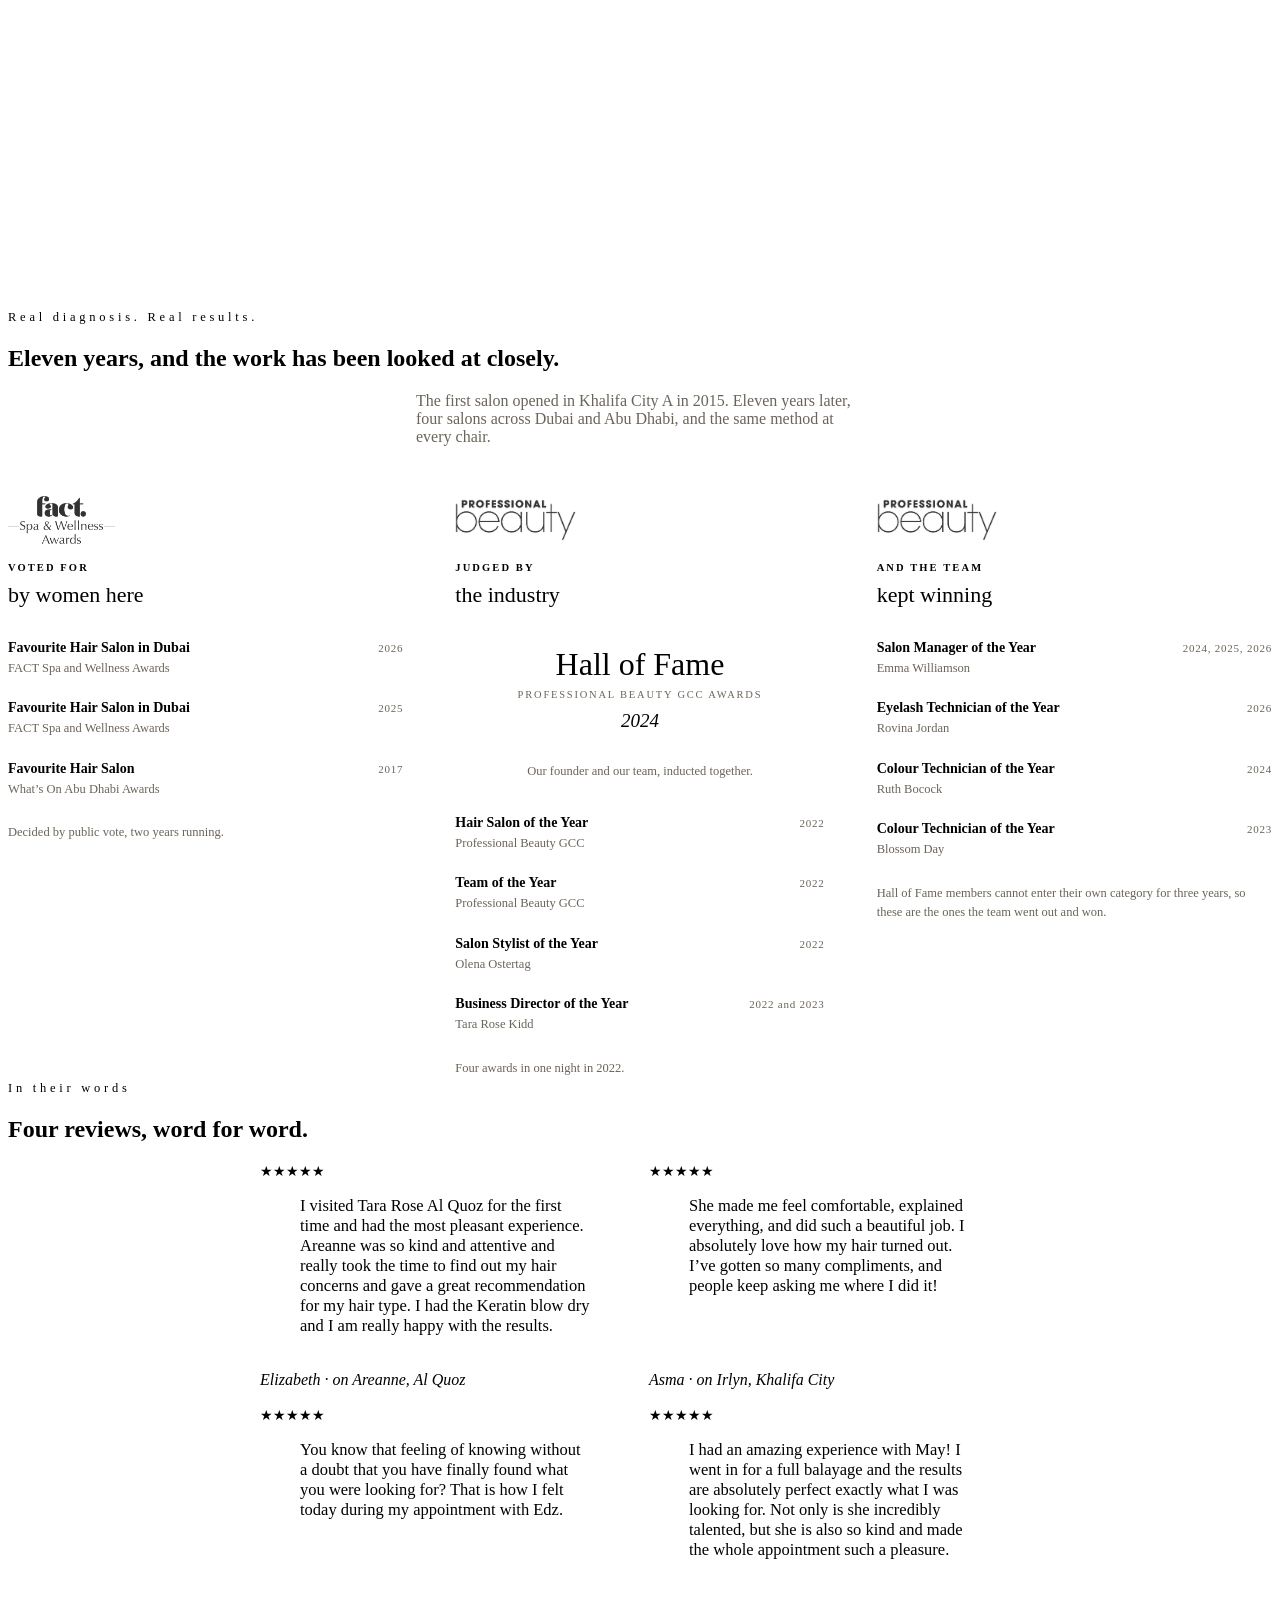
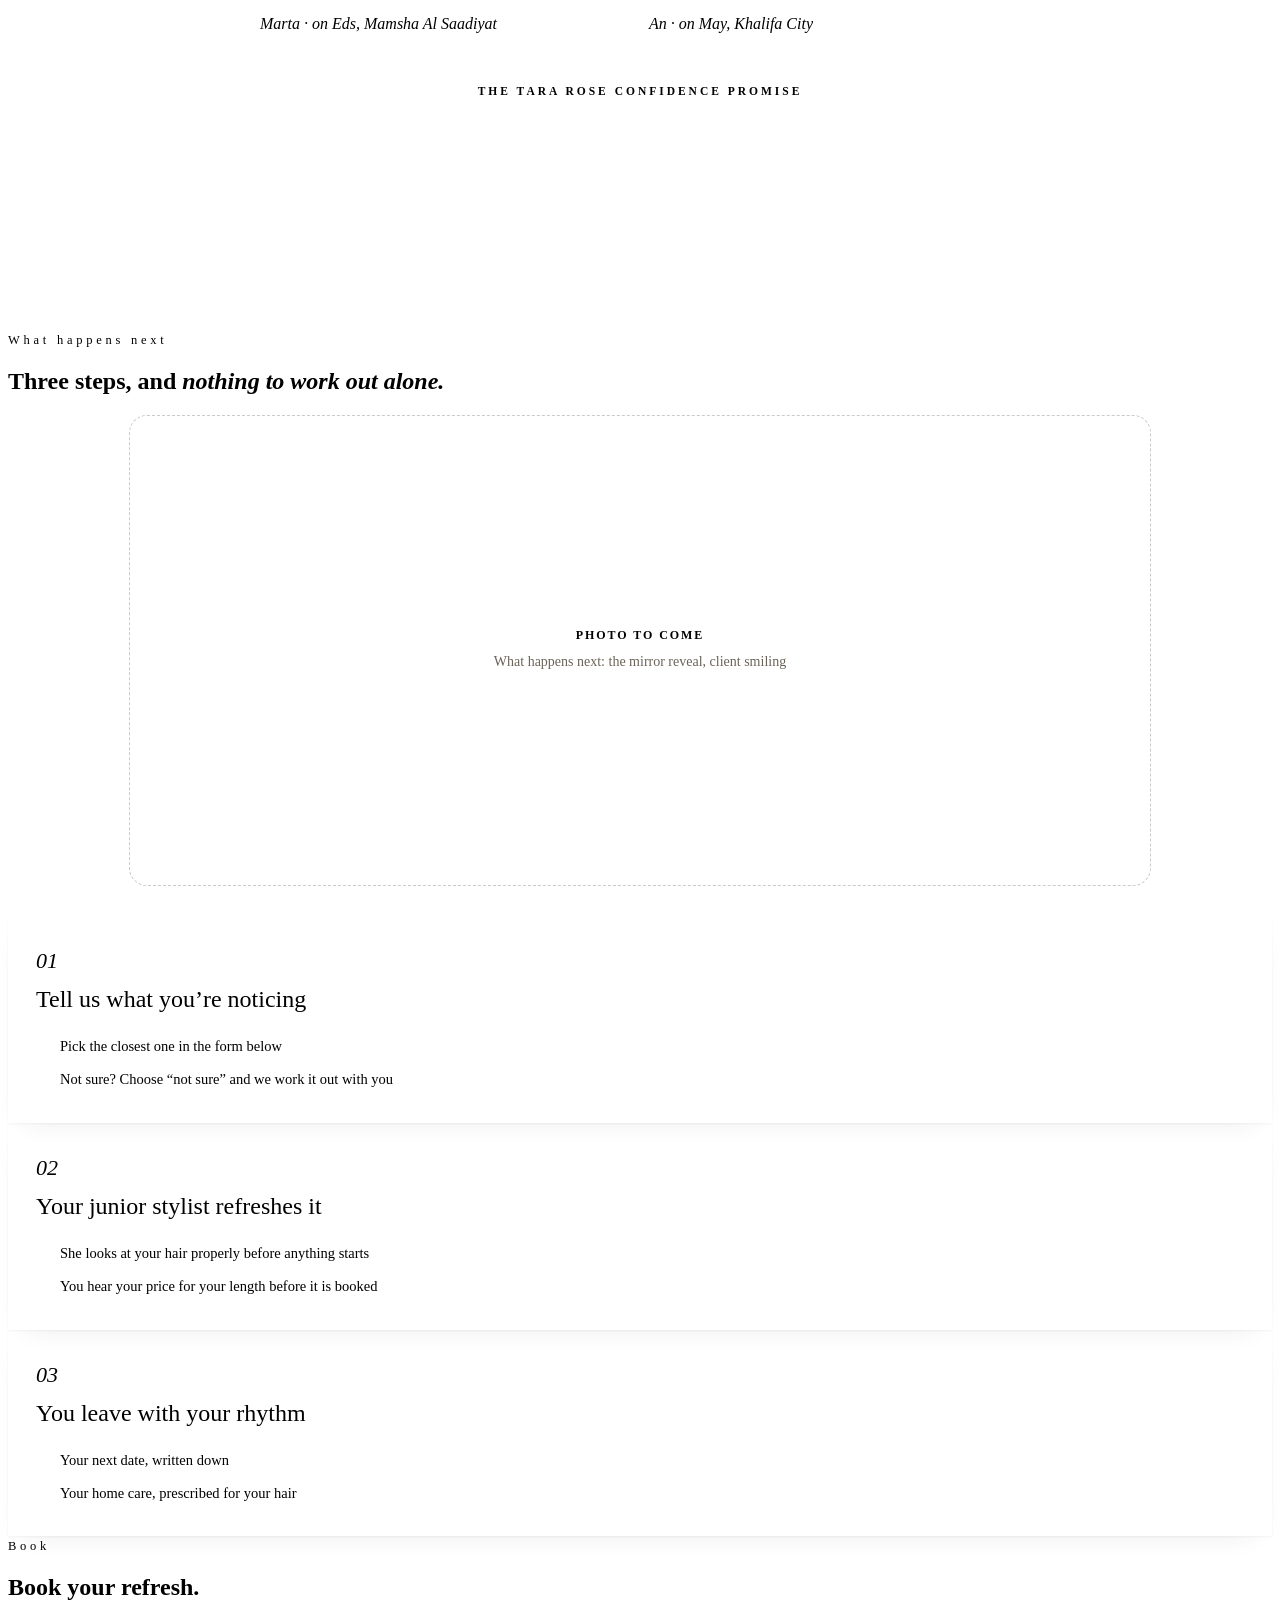
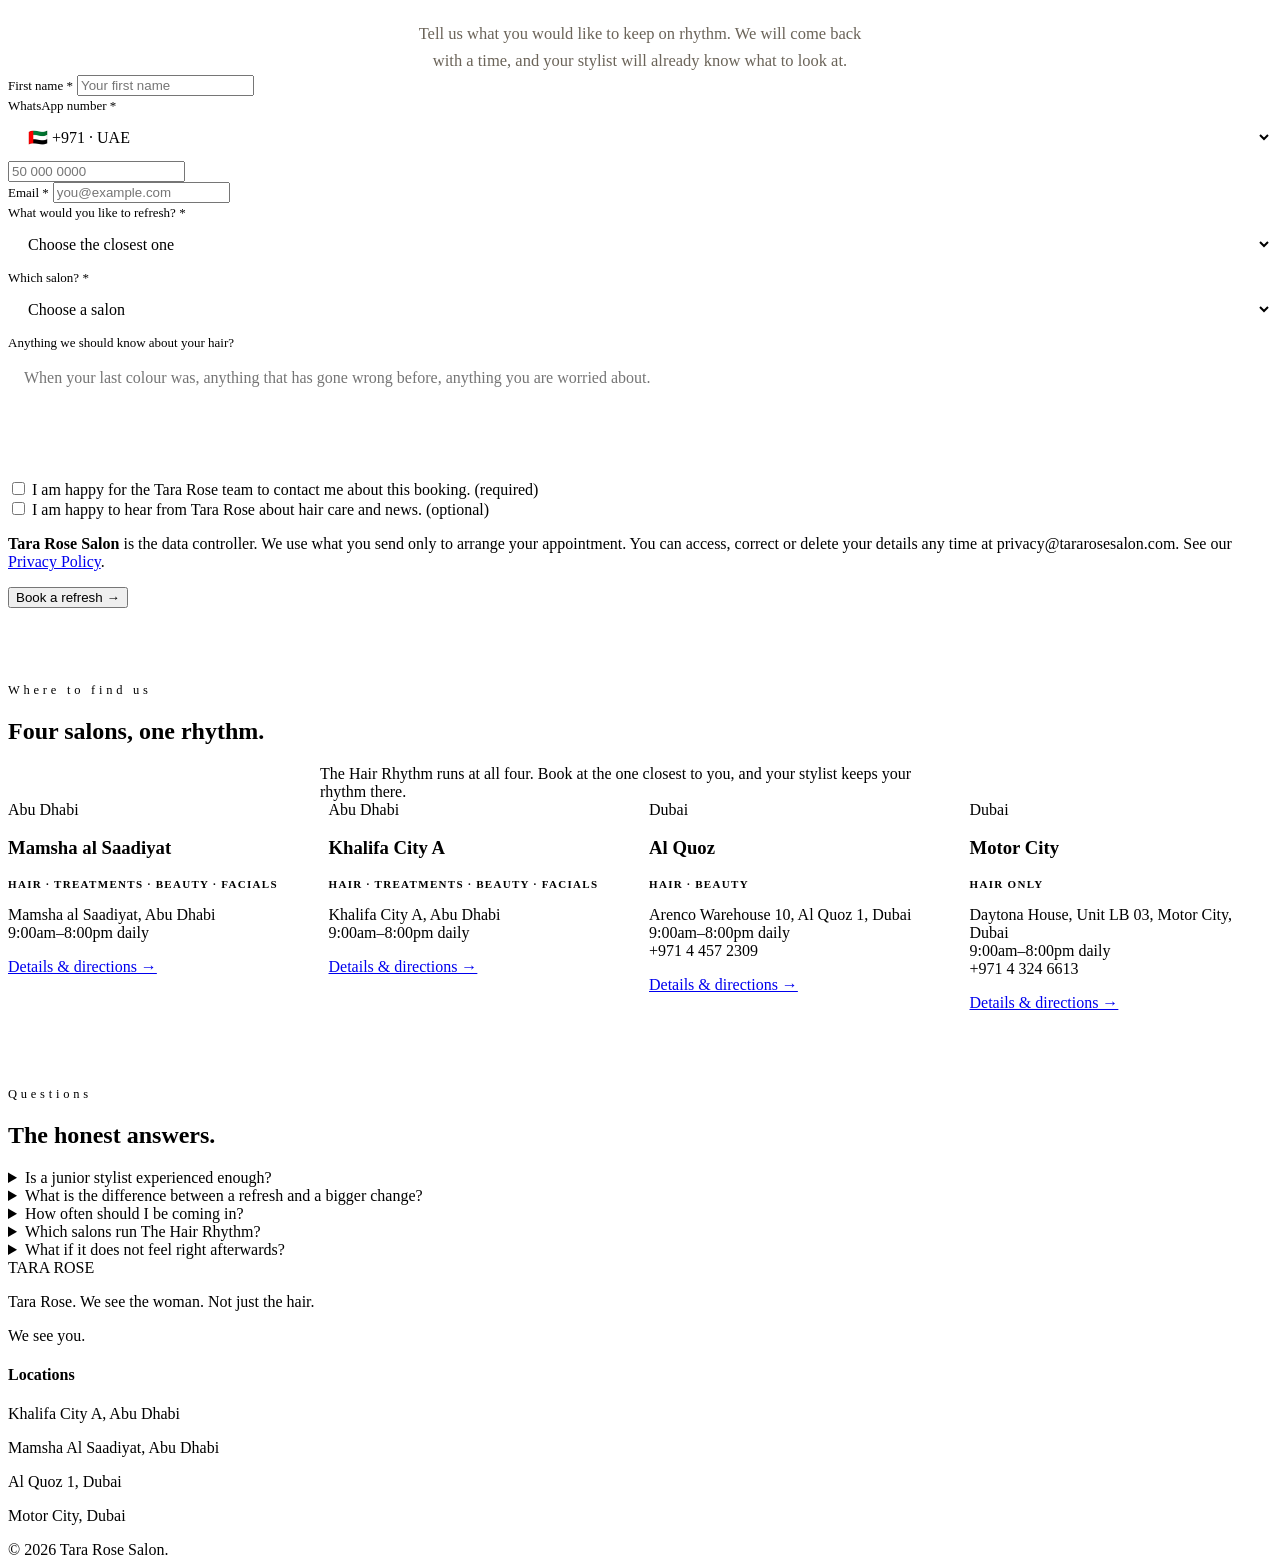
==== commit 64859b24: "Kate pulls the six shoot photos back out for now: each group keeps its frame as a labelled placehold" ====
--- a/maintenance-menu/index.html
+++ b/maintenance-menu/index.html
@@ -171,6 +171,9 @@
 .rgroup__photo{ max-width:980px; margin:0 auto 26px; border-radius:18px; overflow:hidden; aspect-ratio:16/7; background:var(--stone); box-shadow:0 1px 2px rgba(45,46,55,.05), 0 20px 44px -30px rgba(45,46,55,.18); }
 .rgroup__photo img{ width:100%; height:100%; object-fit:cover; display:block; }
 @media (max-width:640px){ .rgroup__photo{ aspect-ratio:4/3; border-radius:14px; } }
+.photo-ph{ display:flex; flex-direction:column; align-items:center; justify-content:center; gap:8px; text-align:center; padding:20px; background:repeating-linear-gradient(135deg,var(--stone-soft) 0 14px,var(--cream) 14px 28px); border:1.5px dashed rgba(45,46,55,.25); box-shadow:none; }
+.photo-ph span{ font-size:12px; font-weight:600; letter-spacing:.16em; text-transform:uppercase; color:var(--accent-text); }
+.photo-ph small{ max-width:44ch; font-size:14px; line-height:1.5; color:var(--ink-soft); }
 /* Price-by-length dropdown on each card. */
 .rcard .bands{ margin:0 0 4px; }
 .rcard .bands > summary{ font-weight:600; color:var(--accent-text); }
@@ -280,7 +283,7 @@
         <h3>Keep your colour looking just done</h3>
         <p>Colour moves, especially here. Nothing has gone wrong. A short visit before it shows keeps your colour true, and protects the big appointment.</p>
       </div>
-      <figure class="rgroup__photo"><img src="../assets/img/menu-colour-refresh.jpg" alt="Colour being applied at the basin, the client relaxed with her eyes closed" loading="lazy" decoding="async" width="1600" height="1066" style="object-position:center 45%"></figure>
+      <figure class="rgroup__photo photo-ph" role="img" aria-label="Photo to come"><span>Photo to come</span><small>Colour Refresh: a junior stylist applying root colour or toner at the basin</small></figure>
       <div class="rcards">
         <article class="rcard" id="root">
           <span class="rcard__tag">Blonde &middot; Brunette</span>
@@ -346,7 +349,7 @@
         <h3>Keep your cut sitting the way it did</h3>
         <p>A trim is still built. It keeps the shape and the frame, not only the length.</p>
       </div>
-      <figure class="rgroup__photo"><img src="../assets/img/menu-trim-finish.jpg" alt="A junior stylist finishing her client&rsquo;s freshly shaped curls" loading="lazy" decoding="async" width="1600" height="1066" style="object-position:center 18%"></figure>
+      <figure class="rgroup__photo photo-ph" role="img" aria-label="Photo to come"><span>Photo to come</span><small>Maintenance Trim: a junior stylist trimming and finishing, client in the chair</small></figure>
       <div class="rcards rcards--one">
         <article class="rcard" id="trim">
           <span class="rcard__tag">Every six to eight weeks</span>
@@ -369,7 +372,7 @@
         <h3>Build the condition back, visit by visit</h3>
         <p>Your stylist works through the 8-Step Hair Plan and prescribes the treatment. You don&rsquo;t choose blind.</p>
       </div>
-      <figure class="rgroup__photo"><img src="../assets/img/menu-treatment-basin.jpg" alt="A treatment being worked through at the basin" loading="lazy" decoding="async" width="1600" height="1066" style="object-position:center 40%"></figure>
+      <figure class="rgroup__photo photo-ph" role="img" aria-label="Photo to come"><span>Photo to come</span><small>Treatment: a junior stylist working a treatment through at the basin</small></figure>
       <div class="rcards rcards--two">
         <article class="rcard" id="treatment">
           <span class="rcard__tag">Any visit</span>
@@ -403,7 +406,7 @@
         <h3>Feel polished more than once a month</h3>
         <p>Our junior stylists do more blow-dries than anyone else in the salon. Not a smaller appointment, a specialist one.</p>
       </div>
-      <figure class="rgroup__photo"><img src="../assets/img/menu-blowdry-2.jpg" alt="A junior stylist mid blow-dry, dryer and round brush in hand" loading="lazy" decoding="async" width="1600" height="1066" style="object-position:center 30%"></figure>
+      <figure class="rgroup__photo photo-ph" role="img" aria-label="Photo to come"><span>Photo to come</span><small>Blow-dries: a blow-dry specialist mid blow-dry with her client</small></figure>
       <div class="rcards">
         <article class="rcard">
           <span class="rcard__tag">Three blow-dries</span>
@@ -441,7 +444,7 @@
         <h3>Home care is the insurance on your hair</h3>
         <p>At the end of every appointment, your stylist prescribes the shampoo, conditioner and mask that hold your tone, shine and condition at home, and checks them again next visit.</p>
       </div>
-      <figure class="rgroup__photo"><img src="../assets/img/menu-homecare.jpg" alt="The prescribed home care products laid out after the appointment" loading="lazy" decoding="async" width="1600" height="1066" style="object-position:center 50%"></figure>
+      <figure class="rgroup__photo photo-ph" role="img" aria-label="Photo to come"><span>Photo to come</span><small>Home care: the stylist showing her client the prescribed products</small></figure>
     </div>
 
     <div class="bigger">
@@ -601,7 +604,7 @@
       <span class="eyebrow">What happens next</span>
       <h2>Three steps, and <em>nothing to work out alone.</em></h2>
     </div>
-    <figure class="rgroup__photo" style="margin-bottom:30px"><img src="../assets/img/menu-mirror-reveal.jpg" alt="A junior stylist holding up the mirror so her client can see the back, both of them smiling" loading="lazy" decoding="async" width="1600" height="1066" style="object-position:center 12%"></figure>
+    <figure class="rgroup__photo photo-ph" style="margin-bottom:30px" role="img" aria-label="Photo to come"><span>Photo to come</span><small>What happens next: the mirror reveal, client smiling</small></figure>
     <div class="grid-3">
       <div class="inc exit"><span class="plabel">01</span><h3>Tell us what you&rsquo;re noticing</h3><ul><li><span class="tk"></span>Pick the closest one in the form below</li><li><span class="tk"></span>Not sure? Choose &ldquo;not sure&rdquo; and we work it out with you</li></ul></div>
       <div class="inc exit"><span class="plabel">02</span><h3>Your junior stylist refreshes it</h3><ul><li><span class="tk"></span>She looks at your hair properly before anything starts</li><li><span class="tk"></span>You hear your price for your length before it is booked</li></ul></div>
